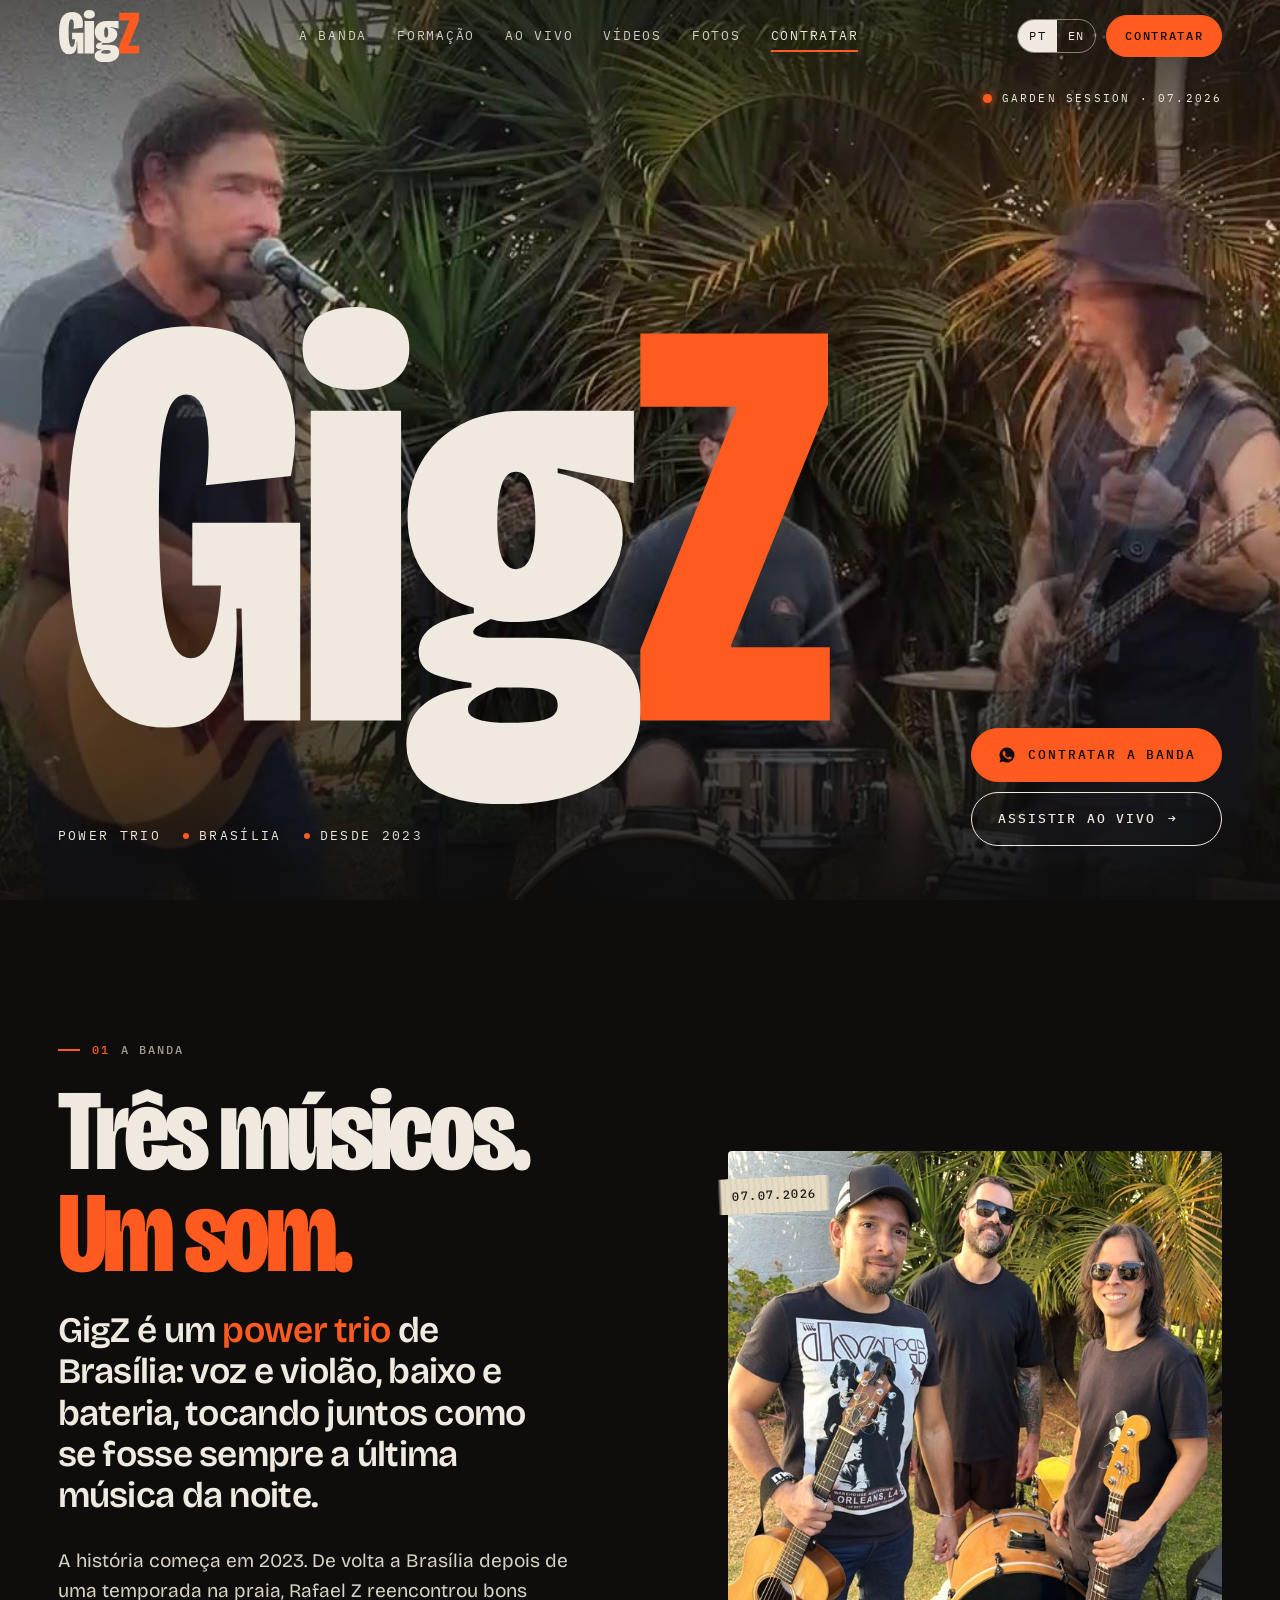
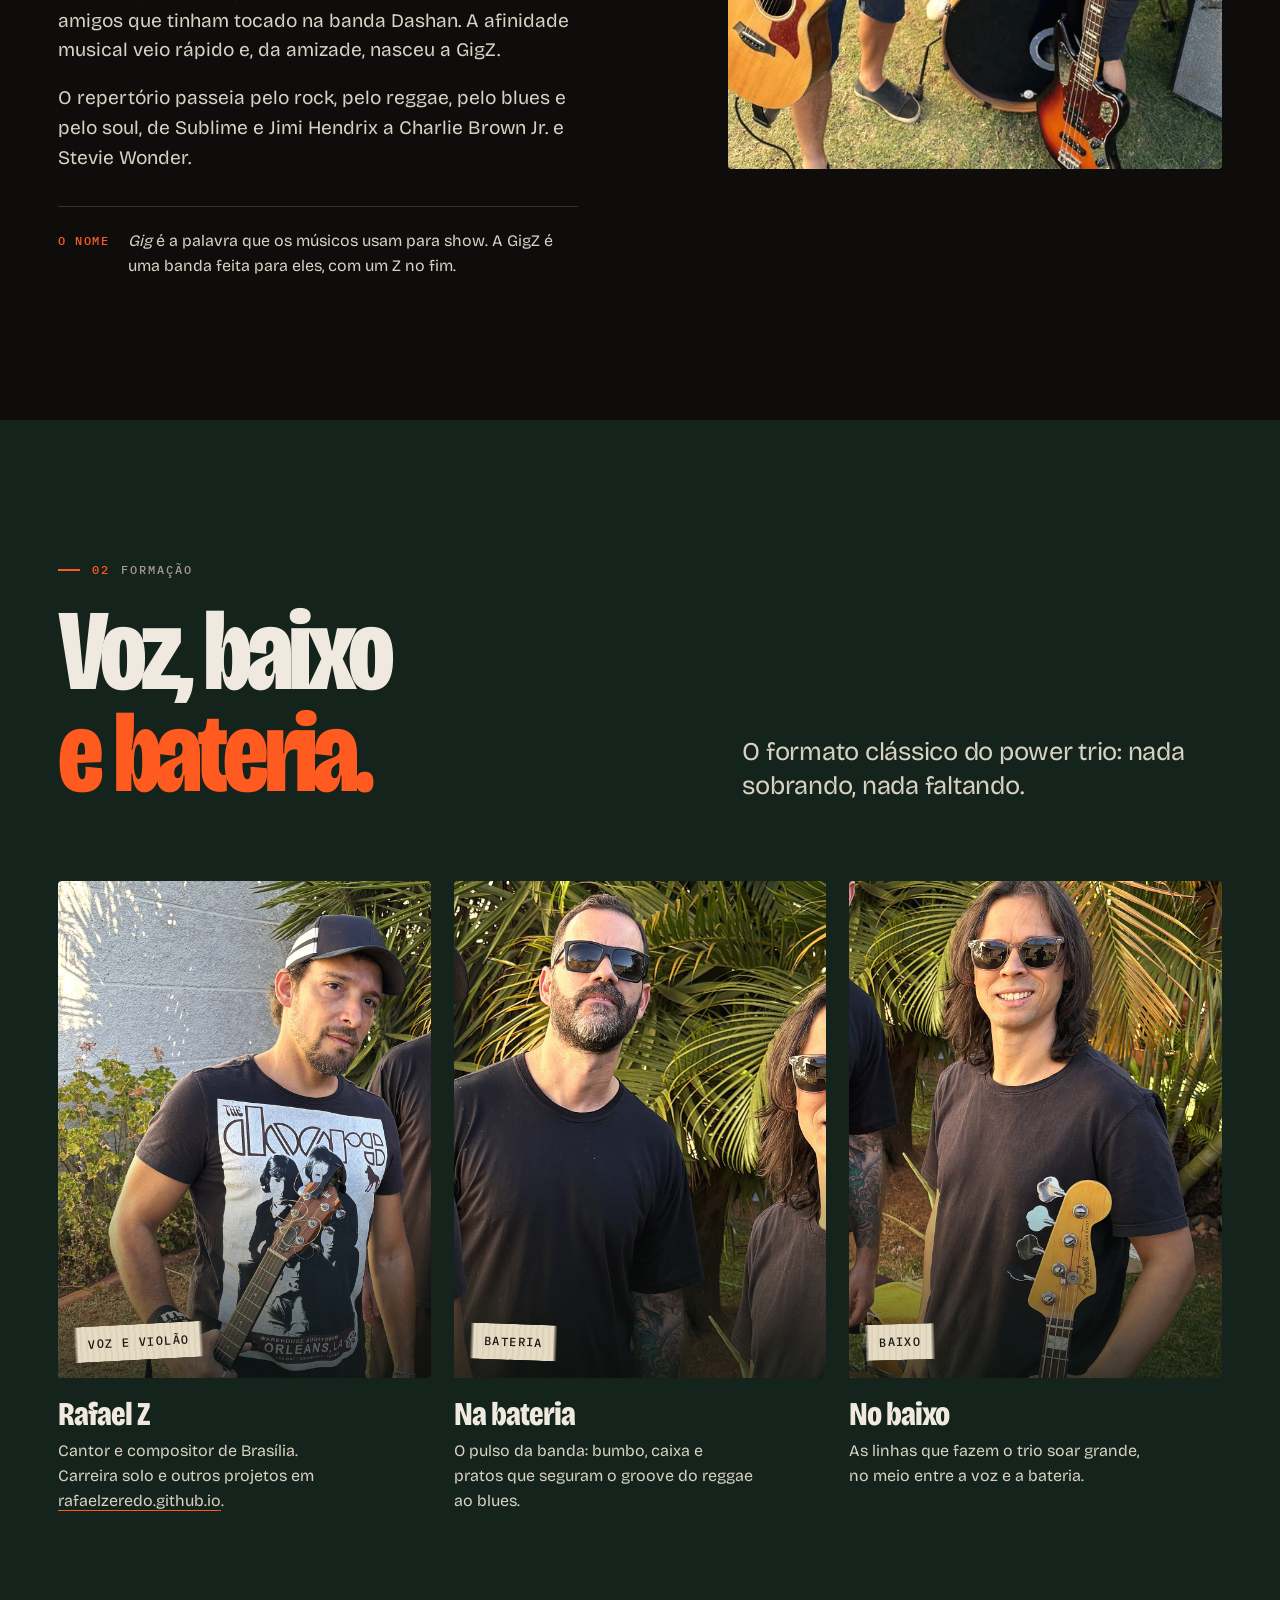
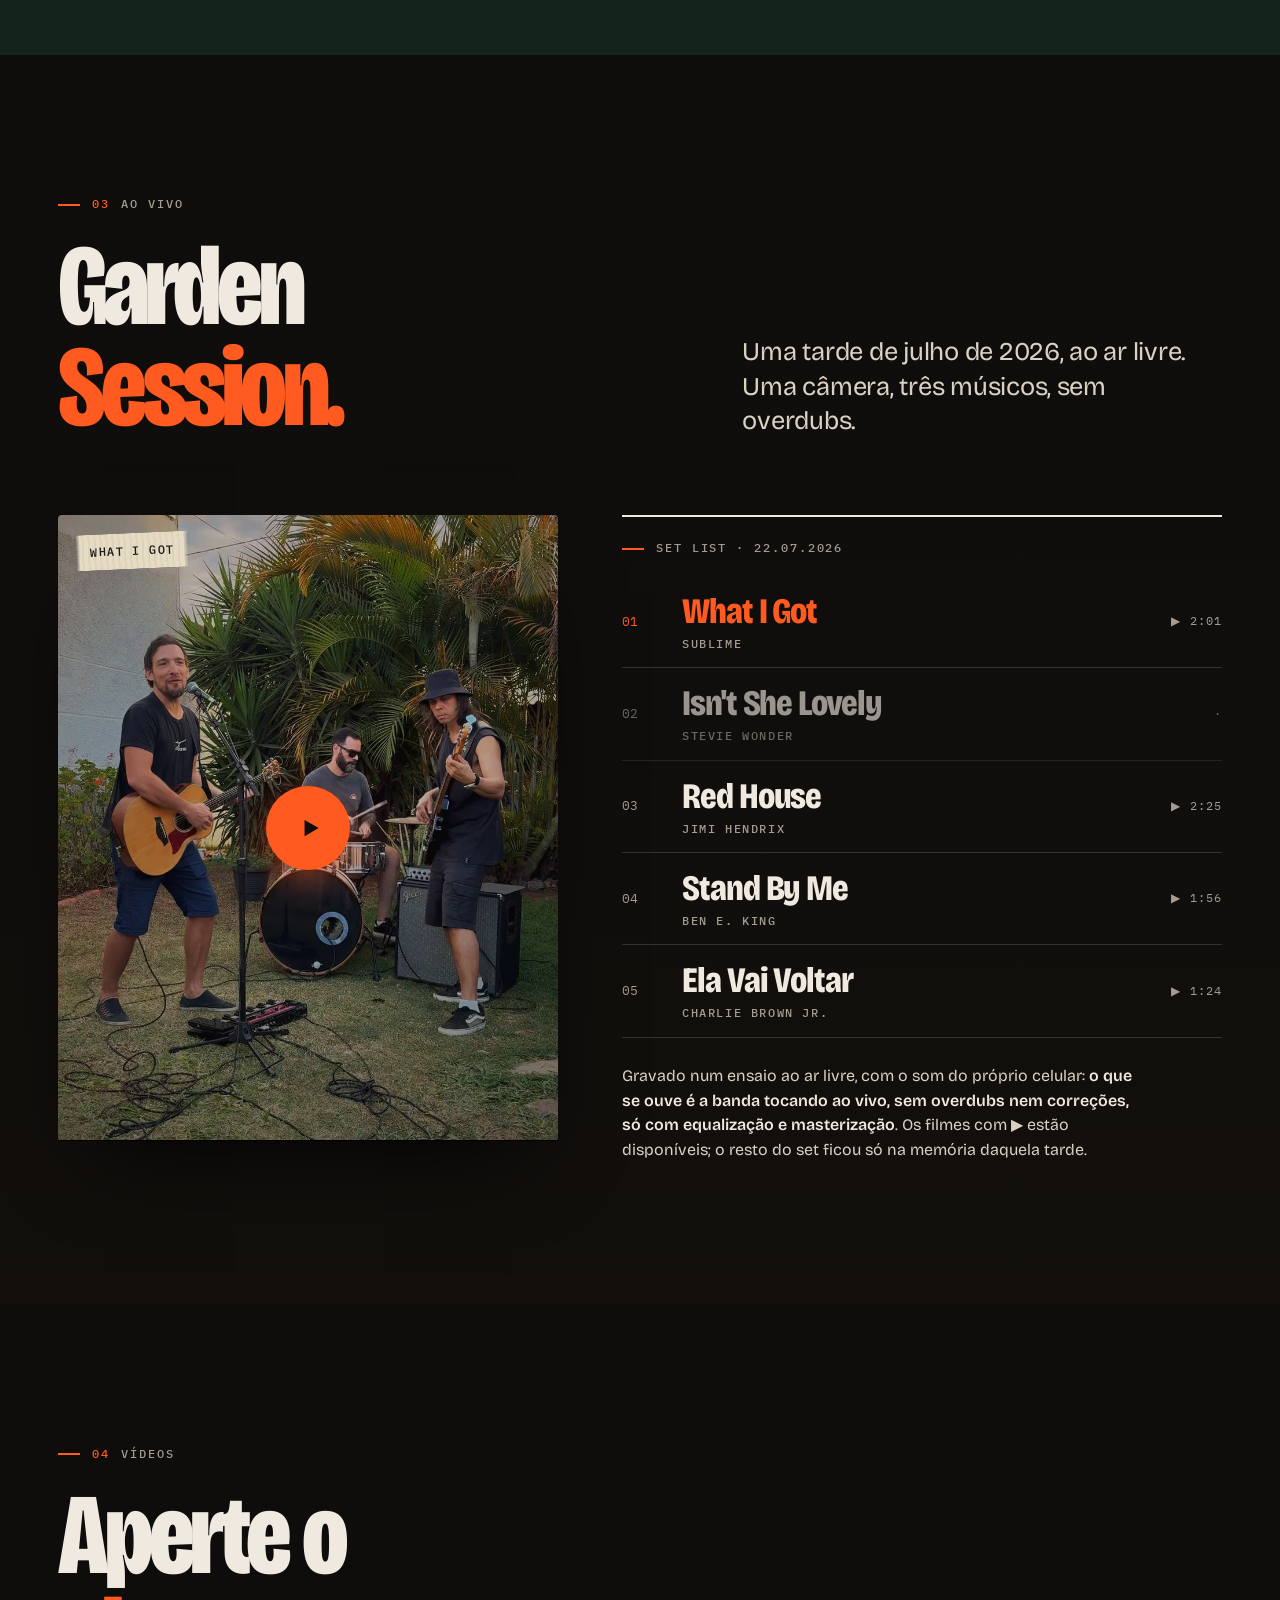
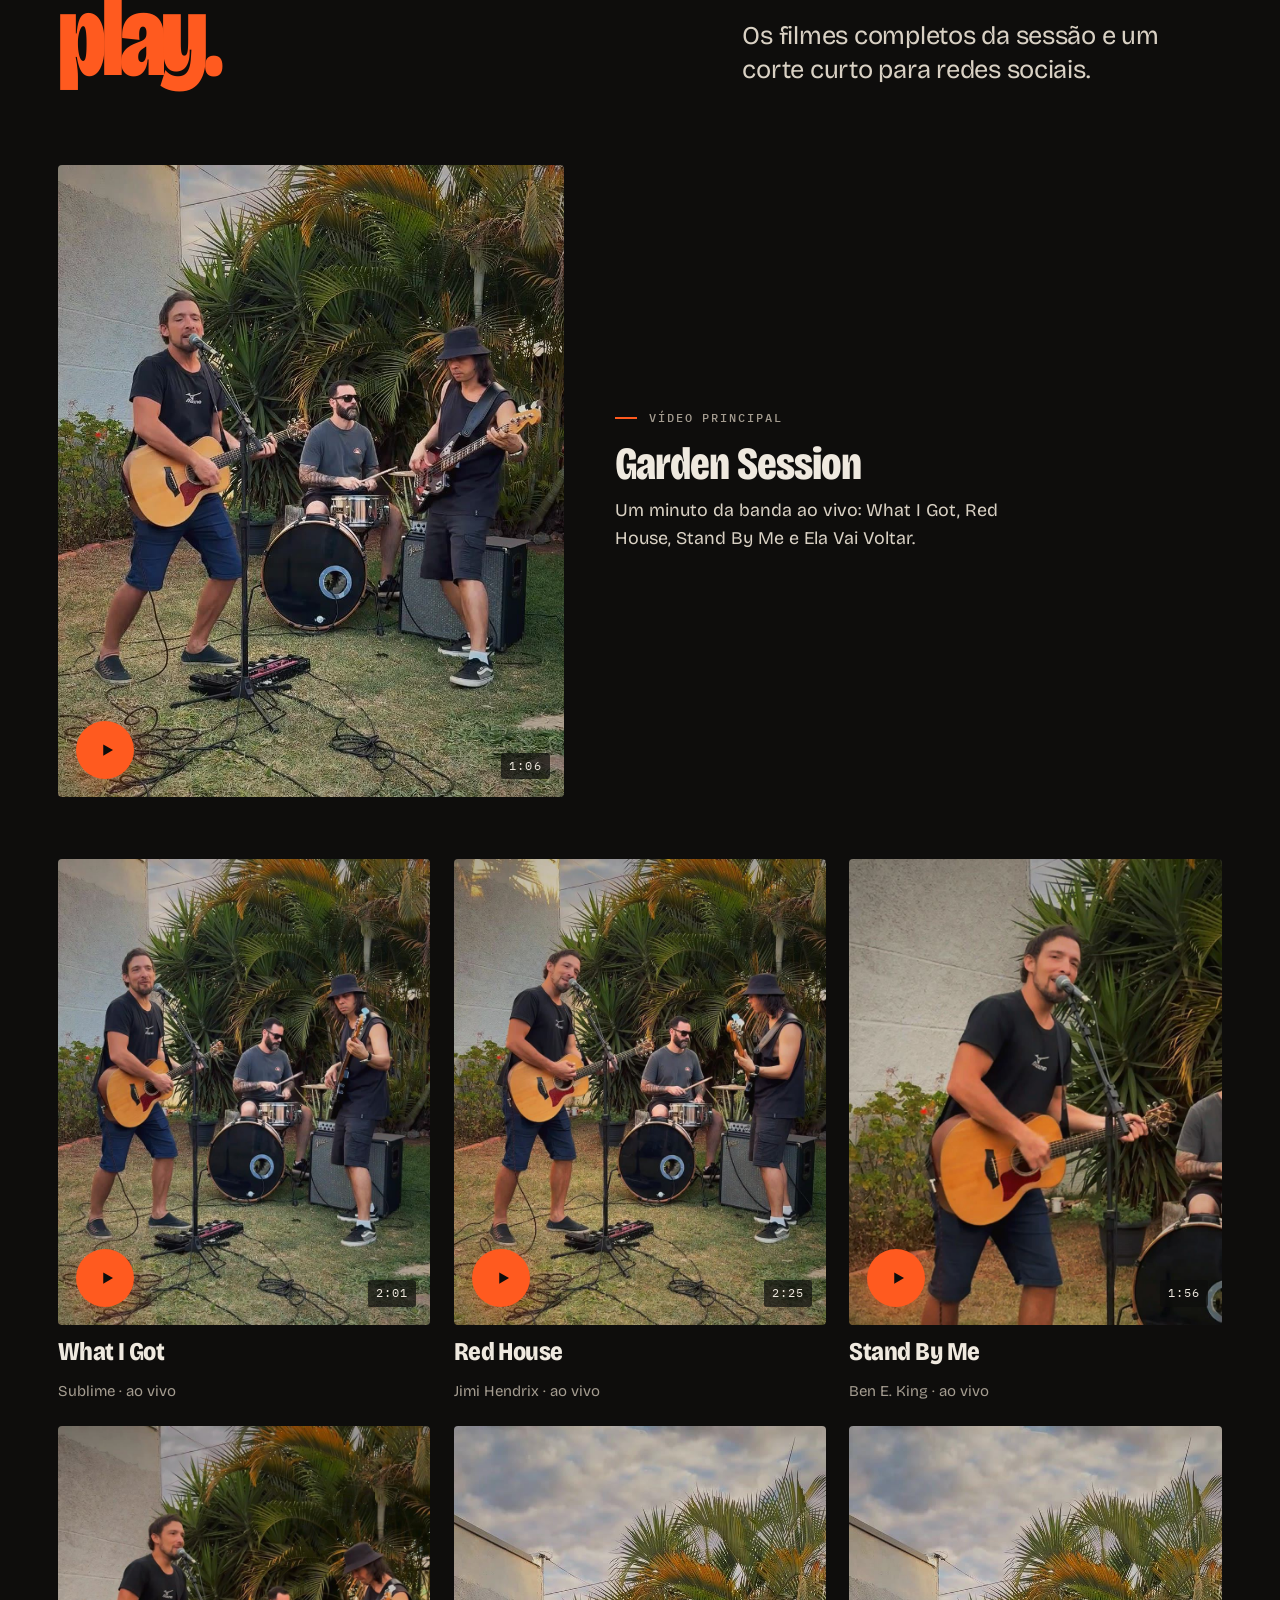
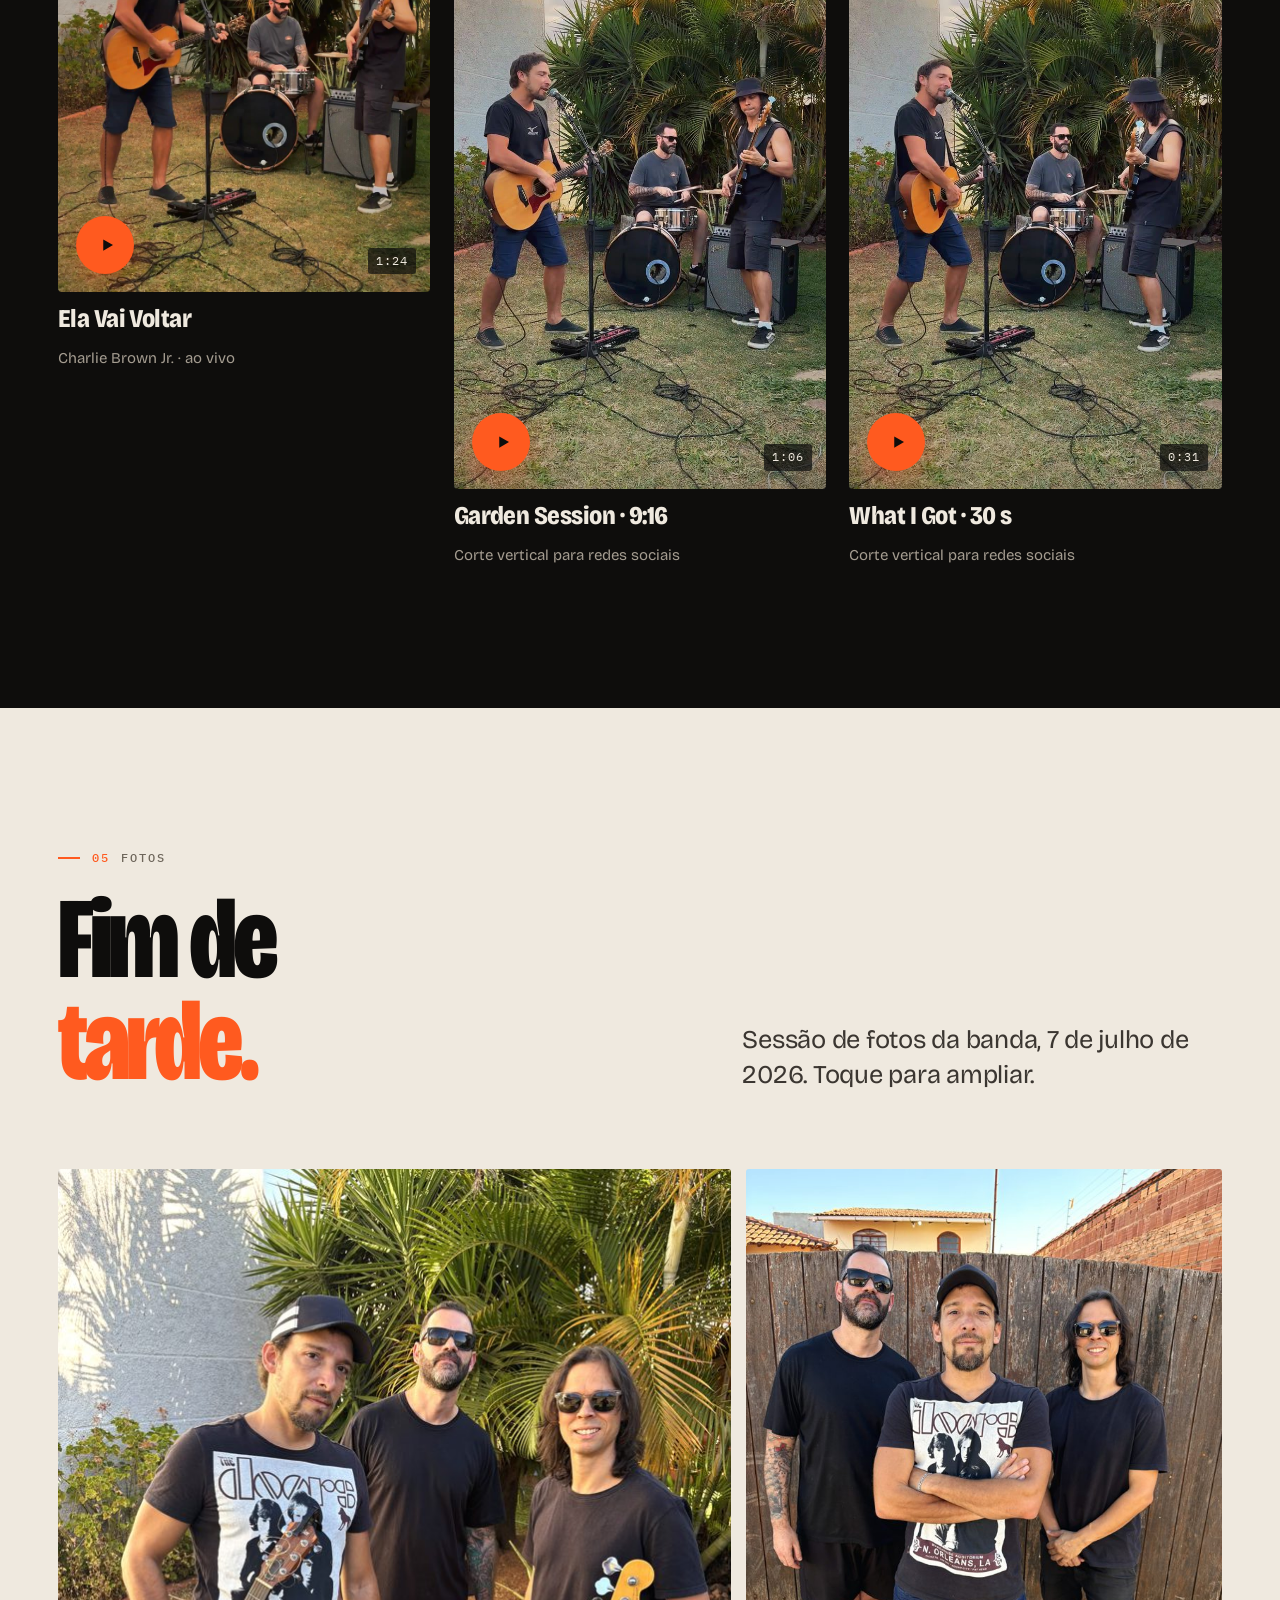
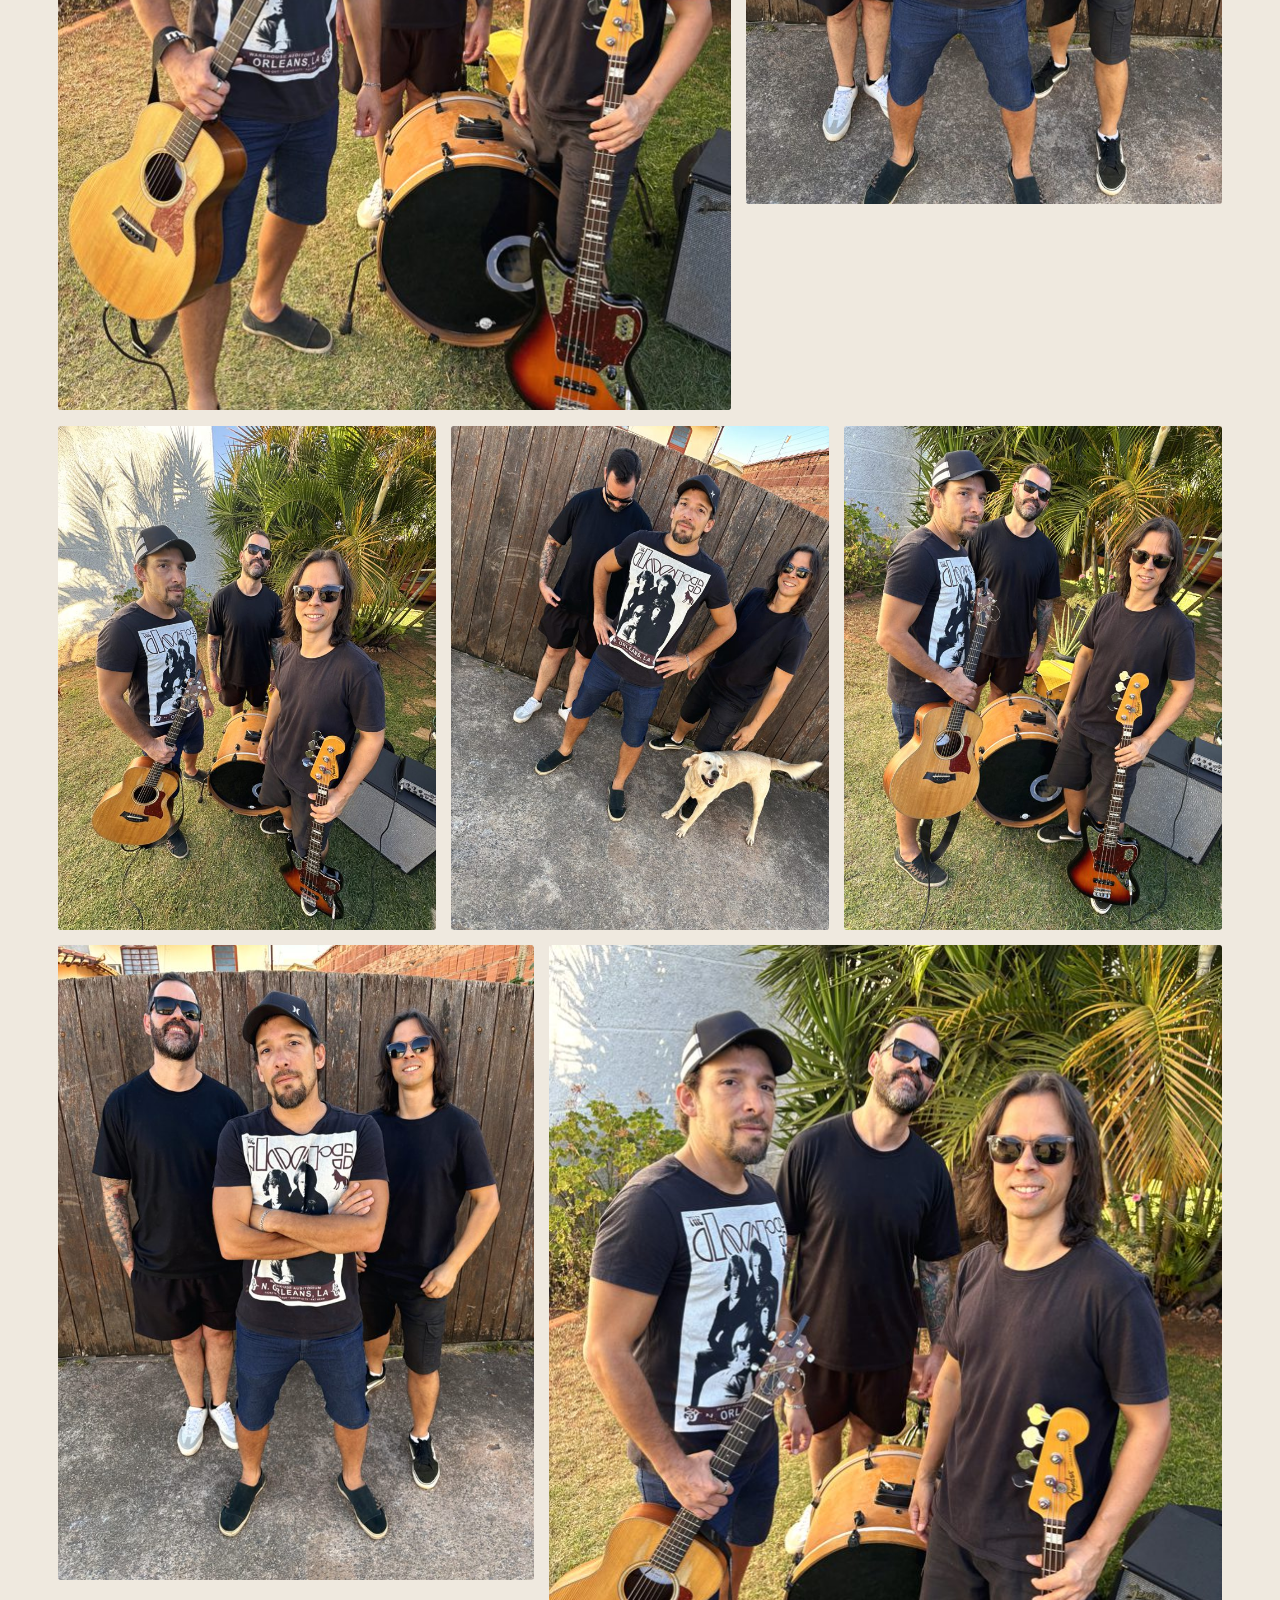
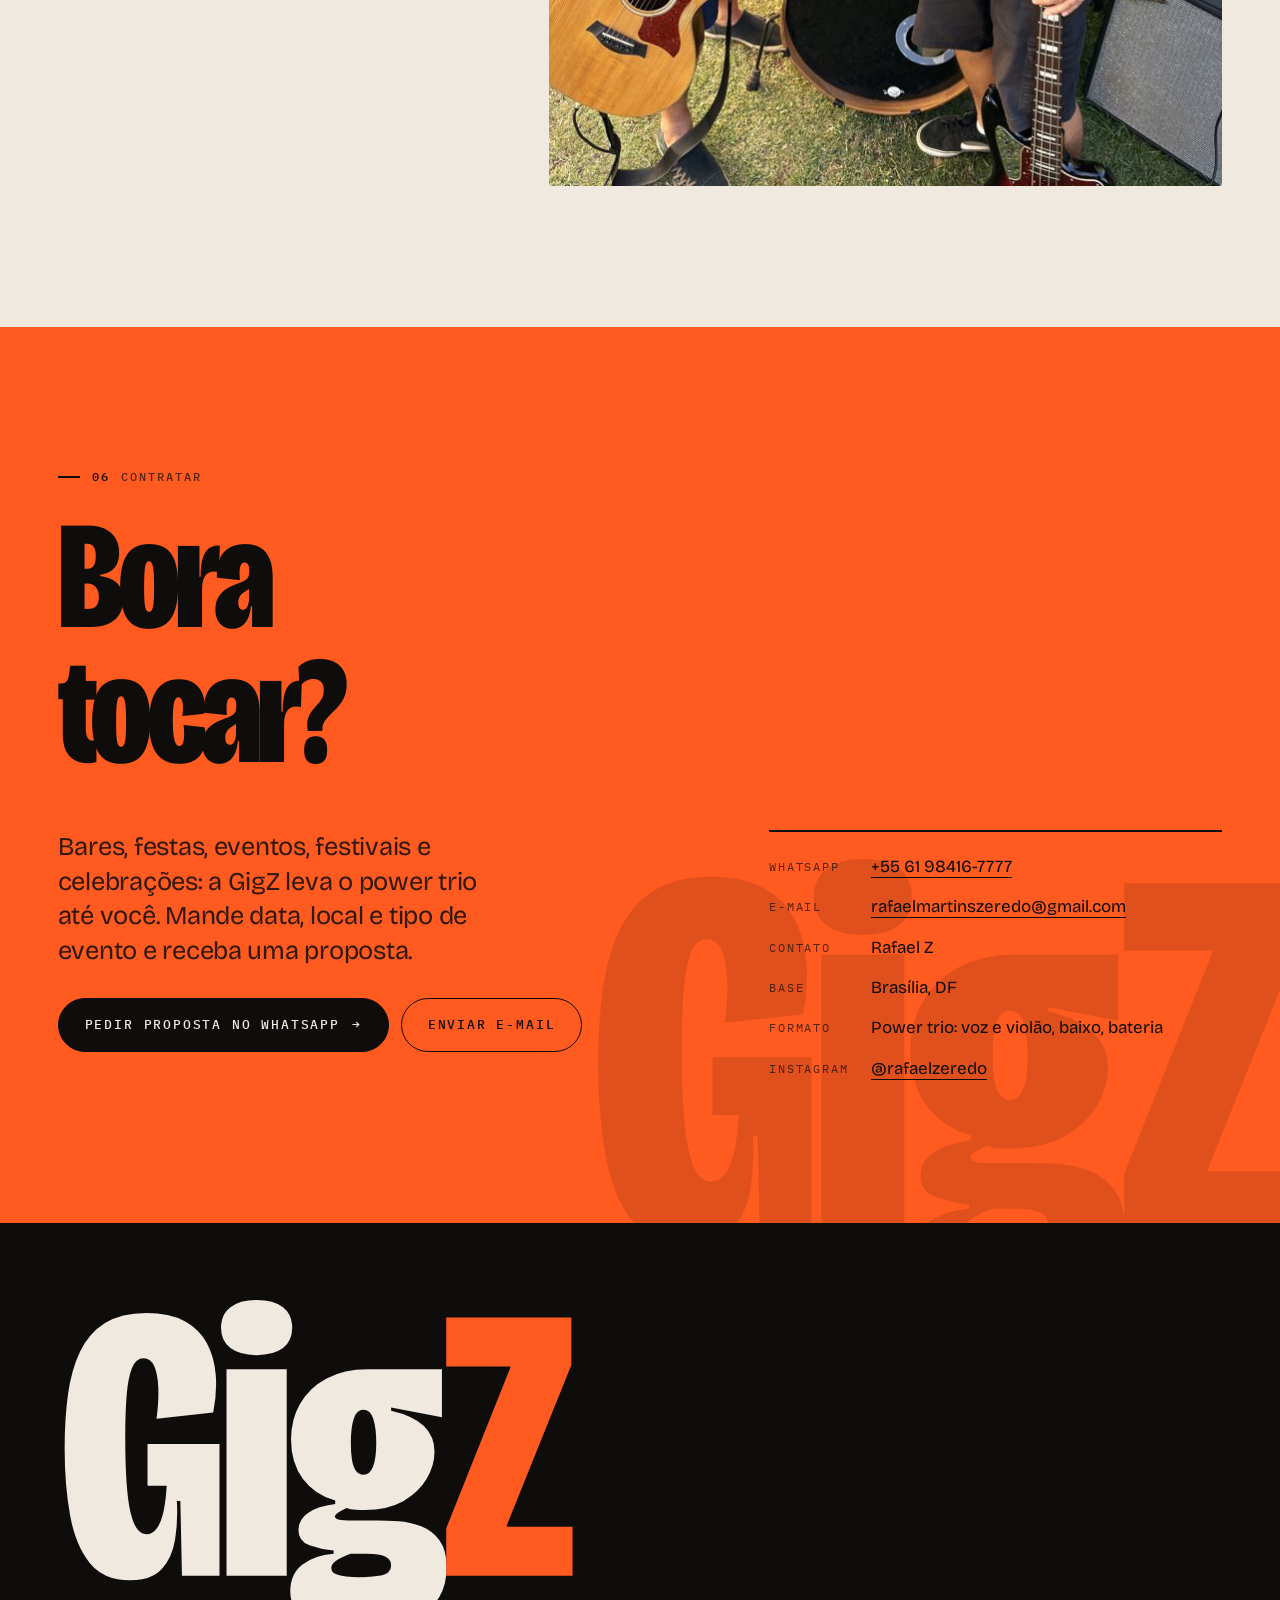
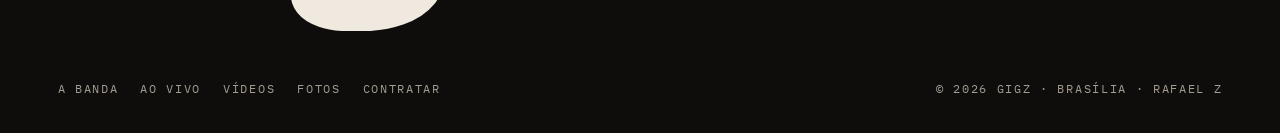
==== index.html @ 53c14660 "GigZ website: Garden Session films, photos, booking First release of the official GigZ site (power t" ====
<!doctype html>
<html lang="pt-BR" data-lang="pt">
<head>
<meta charset="utf-8">
<meta name="viewport" content="width=device-width, initial-scale=1, viewport-fit=cover">
<title>GigZ · Power trio de Brasília</title>
<meta name="description" content="GigZ é um power trio de Brasília, formado em 2023: Rafael Z na voz e no violão, com baixo e bateria. Rock, reggae, blues e soul. Contratações pelo WhatsApp.">
<meta name="robots" content="index, follow, max-image-preview:large">
<link rel="canonical" href="https://rafaelzeredo.github.io/GigZ/">
<meta property="og:type" content="website">
<meta property="og:site_name" content="GigZ">
<meta property="og:title" content="GigZ · Power trio de Brasília">
<meta property="og:description" content="Três músicos, um som. Rock, reggae, blues e soul. Assista à Garden Session e contrate a banda.">
<meta property="og:url" content="https://rafaelzeredo.github.io/GigZ/">
<meta property="og:image" content="https://rafaelzeredo.github.io/GigZ/assets/img/og/og.jpg">
<meta property="og:image:width" content="1200"><meta property="og:image:height" content="630">
<meta property="og:locale" content="pt_BR"><meta property="og:locale:alternate" content="en_US">
<meta name="twitter:card" content="summary_large_image">
<meta name="theme-color" content="#0E0D0C">
<link rel="icon" href="assets/brand/favicon.svg" type="image/svg+xml">
<link rel="icon" href="assets/brand/favicon-32.png" sizes="32x32" type="image/png">
<link rel="apple-touch-icon" href="assets/brand/apple-touch-icon.png">
<script>try{if(localStorage.getItem('gigz-lang')==='en'){document.documentElement.dataset.lang='en';document.documentElement.lang='en'}}catch(e){}</script>
<link rel="preconnect" href="https://fonts.googleapis.com">
<link rel="preconnect" href="https://fonts.gstatic.com" crossorigin>
<link href="https://fonts.googleapis.com/css2?family=Bricolage+Grotesque:opsz,wdth,wght@12..96,75..100,400..800&family=IBM+Plex+Mono:wght@400;500&display=swap" rel="stylesheet">
<link rel="stylesheet" href="assets/css/site.css?v=a782a955">
<script type="application/ld+json">{"@context":"https://schema.org","@type":"MusicGroup","@id":"https://rafaelzeredo.github.io/GigZ/#band","name":"GigZ","url":"https://rafaelzeredo.github.io/GigZ/","image":"https://rafaelzeredo.github.io/GigZ/assets/img/og/og.jpg","logo":"https://rafaelzeredo.github.io/GigZ/assets/brand/icon-512.png","foundingDate":"2023","foundingLocation":{"@type":"Place","name":"Brasília, Distrito Federal, Brasil"},"genre":["Rock","Reggae","Blues","Soul"],"description":"Power trio de Brasília formado em 2023: voz e violão, baixo e bateria.","member":[{"@type":"OrganizationRole","roleName":"Voz e violão","member":{"@type":"Person","name":"Rafael Z","url":"https://rafaelzeredo.github.io/","@id":"https://rafaelzeredo.github.io/#rafael-z"}}],"contactPoint":{"@type":"ContactPoint","contactType":"booking","telephone":"+55-61-98416-7777","email":"rafaelmartinszeredo@gmail.com","areaServed":"BR","availableLanguage":["pt-BR","en"]}}</script>
</head>
<body>
<svg width="0" height="0" style="position:absolute" aria-hidden="true"><defs><symbol id="wm" viewBox="0 -705 1330 848"><g transform="scale(1 -1)" fill="currentColor"><path transform="translate(0 0)" d="M184 -12Q117 -12 81.0 32.5Q45 77 31.0 153.5Q17 230 17 326Q17 400 25.5 463.0Q34 526 56.5 573.0Q79 620 120.0 646.0Q161 672 226 672Q285 672 323.0 651.5Q361 631 380.5 595.0Q400 559 403.5 513.0Q407 467 397 417L252 401Q258 447 256.5 481.5Q255 516 246.0 536.0Q237 556 219 556Q199 556 189.0 530.5Q179 505 175.5 460.5Q172 416 172 357Q172 285 175.5 236.5Q179 188 186.0 159.5Q193 131 203.0 118.5Q213 106 226 106Q242 106 253.0 121.5Q264 137 270.0 165.0Q276 193 278 230H229V337H413V225V0H317L313 191H304Q307 139 299.5 92.5Q292 46 265.5 17.0Q239 -12 184 -12Z"/><path transform="translate(411 0)" d="M20 0V528H174V0ZM97 564Q54 564 30.0 582.0Q6 600 6 634Q6 668 30.0 686.5Q54 705 97 705Q141 705 164.5 686.5Q188 668 188 634Q188 600 164.5 582.0Q141 564 97 564Z"/><path transform="translate(587 0)" d="M175 -143Q117 -143 80.0 -130.5Q43 -118 25.0 -95.0Q7 -72 7 -40Q7 4 37.5 28.0Q68 52 118 56V64Q84 68 56.0 78.0Q28 88 28 117Q28 144 52.5 160.5Q77 177 122 183V192Q70 206 39.5 247.0Q9 288 9 348Q9 400 32.5 440.5Q56 481 100.0 504.5Q144 528 205 528H395V405L265 430V422Q322 409 349.0 382.5Q376 356 376 317Q376 282 356.0 247.5Q336 213 296.0 190.5Q256 168 197 168Q187 168 174.0 168.5Q161 169 151 173Q137 166 129.0 161.0Q121 156 121 151Q121 148 125.0 145.5Q129 143 136.5 142.0Q144 141 154 141H229Q253 141 283.5 139.0Q314 137 342.0 126.0Q370 115 388.5 90.5Q407 66 407 21Q407 -34 377.5 -70.5Q348 -107 296.0 -125.0Q244 -143 175 -143ZM181 -4Q216 -4 234.0 -0.5Q252 3 258.5 9.5Q265 16 265 25Q265 37 258.5 43.0Q252 49 241.5 52.0Q231 55 220.0 55.5Q209 56 201 56H161Q133 45 122.5 37.0Q112 29 112 20Q112 9 123.0 4.0Q134 -1 150.0 -2.5Q166 -4 181 -4ZM194 258Q211 258 219.0 279.0Q227 300 227 339Q227 377 219.5 400.5Q212 424 194 424Q177 424 169.5 401.5Q162 379 162 340Q162 314 165.0 295.5Q168 277 175.5 267.5Q183 258 194 258Z"/><path style="fill:var(--zc,#FF5A1F)" class="z" transform="translate(979 0)" d="M14 0V121L178 532V535H14V660H334V539L169 129V125H337V0Z"/></g></symbol></defs></svg>

<header class="top" id="top">
  <a class="logo" href="#inicio" aria-label="GigZ, início · home"><svg viewBox="0 0 1330 848" aria-hidden="true"><use href="#wm"/></svg></a>
  <nav class="nav" aria-label="Principal">
    <a href="#banda"><span data-pt>A banda</span><span data-en>The band</span></a>
    <a href="#formacao"><span data-pt>Formação</span><span data-en>Line-up</span></a>
    <a href="#ao-vivo"><span data-pt>Ao vivo</span><span data-en>Live</span></a>
    <a href="#videos"><span data-pt>Vídeos</span><span data-en>Videos</span></a>
    <a href="#fotos"><span data-pt>Fotos</span><span data-en>Photos</span></a>
    <a href="#contratar"><span data-pt>Contratar</span><span data-en>Booking</span></a>
  </nav>
  <div class="tools">
    <div class="lang" role="group" aria-label="Idioma · Language"><button data-set="pt" aria-label="Português">PT</button><button data-set="en" aria-label="English">EN</button></div>
    <a class="btn hot" href="#contratar"><span data-pt>Contratar</span><span data-en>Book us</span></a>
    <button class="menu-btn" id="menuBtn" aria-label="Menu" aria-expanded="false" aria-controls="sheet"><span></span><span></span></button>
  </div>
</header>

<div class="sheet" id="sheet" aria-hidden="true">
  <nav aria-label="Menu">
    <a href="#banda"><span><span data-pt>A banda</span><span data-en>The band</span></span><small>01</small></a>
    <a href="#formacao"><span><span data-pt>Formação</span><span data-en>Line-up</span></span><small>02</small></a>
    <a href="#ao-vivo"><span><span data-pt>Ao vivo</span><span data-en>Live</span></span><small>03</small></a>
    <a href="#videos"><span><span data-pt>Vídeos</span><span data-en>Videos</span></span><small>04</small></a>
    <a href="#fotos"><span><span data-pt>Fotos</span><span data-en>Photos</span></span><small>05</small></a>
    <a href="#contratar"><span><span data-pt>Contratar</span><span data-en>Booking</span></span><small>06</small></a>
  </nav>
  <div class="foot">Power trio · Brasília · 2023</div>
</div>

<main id="inicio">
<!-- HERO -->
<section class="hero" aria-label="GigZ">
  <img class="poster" src="assets/video/hero_poster.jpg" alt="" aria-hidden="true">
  <video id="heroVideo" muted loop playsinline autoplay preload="metadata" poster="assets/video/hero_poster.jpg" aria-hidden="true" data-wide="assets/video/hero_wide.mp4" data-tall="assets/video/hero_tall.mp4"></video>
  <span class="rec"><i></i>Garden Session · 07.2026</span>
  <div class="hero-in">
    <div>
      <h1 class="sr">GigZ</h1>
      <div class="wm rv"><svg viewBox="0 0 1330 848" aria-hidden="true"><use href="#wm"/></svg></div>
      <div class="tag rv"><span>Power trio</span><span>Brasília</span><span data-pt>desde 2023</span><span data-en>since 2023</span></div>
    </div>
    <div class="acts rv">
      <a class="btn hot" data-wa href="https://wa.me/5561984167777" target="_blank" rel="noopener"><svg viewBox="0 0 24 24" fill="currentColor" aria-hidden="true"><path d="M12 2a10 10 0 0 0-8.6 15.1L2 22l5-1.3A10 10 0 1 0 12 2Zm5.6 14.2c-.2.7-1.4 1.3-2 1.4-.5.1-1.1.1-1.8-.1a16 16 0 0 1-1.6-.6 12.6 12.6 0 0 1-4.9-4.3c-.4-.5-1.1-1.6-1.1-3s.7-2.1 1-2.4c.3-.3.6-.4.8-.4h.6c.2 0 .4 0 .7.5l.9 2.2c.1.2.1.4 0 .6l-.4.6-.4.5c-.1.1-.3.3-.1.6.2.3.8 1.3 1.7 2.1 1.2 1 2.1 1.4 2.4 1.5.3.1.5.1.7-.1l.9-1.1c.2-.3.4-.2.7-.1l2.1 1c.3.1.5.2.6.3.1.2.1.8-.1 1.5Z"/></svg><span data-pt>Contratar a banda</span><span data-en>Book the band</span></a>
      <a class="btn" href="#ao-vivo"><span data-pt>Assistir ao vivo</span><span data-en>Watch live</span> →</a>
    </div>
  </div>
</section>

<!-- 01 STORY -->
<section class="sec" id="banda">
  <div class="story">
    <div class="txt">
      <div class="k rv"><b>01</b> <span data-pt>A banda</span><span data-en>The band</span></div>
      <h2 class="h2 rv" style="margin-top:22px"><span data-pt>Três músicos.<br><em>Um som.</em></span><span data-en>Three players.<br><em>One sound.</em></span></h2>
      <p class="big rv"><span data-pt>GigZ é um <em>power trio</em> de Brasília: voz e violão, baixo e bateria, tocando juntos como se fosse sempre a última música da noite.</span><span data-en>GigZ is a <em>power trio</em> from Brasília: voice and acoustic guitar, bass and drums, playing together as if every song were the last one of the night.</span></p>
      <p class="rv"><span data-pt>A história começa em 2023. De volta a Brasília depois de uma temporada na praia, Rafael Z reencontrou bons amigos que tinham tocado na banda Dashan. A afinidade musical veio rápido e, da amizade, nasceu a GigZ.</span><span data-en>The story starts in 2023. Back in Brasília after a spell on the coast, Rafael Z reconnected with good friends who had played in the band Dashan. The musical connection came quickly, and out of that friendship GigZ was born.</span></p>
      <p class="rv"><span data-pt>O repertório passeia pelo rock, pelo reggae, pelo blues e pelo soul, de Sublime e Jimi Hendrix a Charlie Brown Jr. e Stevie Wonder.</span><span data-en>The set moves through rock, reggae, blues and soul, from Sublime and Jimi Hendrix to Charlie Brown Jr. and Stevie Wonder.</span></p>
      <div class="name rv"><b><span data-pt>O nome</span><span data-en>The name</span></b><span><span data-pt><i>Gig</i> é a palavra que os músicos usam para show. A GigZ é uma banda feita para eles, com um Z no fim.</span><span data-en>A <i>gig</i> is what musicians call a show. GigZ is a band made for them, with a Z at the end.</span></span></div>
    </div>
    <figure class="rv"><span class="tape">07.07.2026</span><img src="assets/img/photos/img_1821.jpg" srcset="assets/img/photos/img_1821_s.jpg 900w, assets/img/photos/img_1821.jpg 1800w" sizes="(max-width:899px) 100vw, 46vw" width="1350" height="1800" loading="lazy" alt="GigZ: Rafael Z com o violão, o baterista e o baixista, num jardim, ao fim da tarde"></figure>
  </div>
</section>

<!-- 02 LINE-UP -->
<section class="sec band" id="formacao">
  <div class="head rv">
    <div><div class="k"><b>02</b> <span data-pt>Formação</span><span data-en>Line-up</span></div>
    <h2 class="h2"><span data-pt>Voz, baixo<br><em>e bateria.</em></span><span data-en>Voice, bass<br><em>and drums.</em></span></h2></div>
    <p class="lead"><span data-pt>O formato clássico do power trio: nada sobrando, nada faltando.</span><span data-en>The classic power-trio format: nothing extra, nothing missing.</span></p>
  </div>
  <div class="trio">
    <article class="m rv">
      <div class="ph"><img src="assets/img/members/rafael.jpg" width="1200" height="1600" loading="lazy" alt="Rafael Z segurando o violão"><span class="tape"><span data-pt>Voz e violão</span><span data-en>Vocals &amp; guitar</span></span></div>
      <h3>Rafael Z</h3>
      <p><span data-pt>Cantor e compositor de Brasília. Carreira solo e outros projetos em</span><span data-en>Singer and songwriter from Brasília. Solo work and other projects at</span> <a href="https://rafaelzeredo.github.io/" target="_blank" rel="noopener">rafaelzeredo.github.io</a>.</p>
    </article>
    <article class="m rv">
      <div class="ph"><img src="assets/img/members/drums.jpg" width="1200" height="1600" loading="lazy" alt="O baterista da GigZ"><span class="tape"><span data-pt>Bateria</span><span data-en>Drums</span></span></div>
      <h3><span data-pt>Na bateria</span><span data-en>On drums</span></h3>
      <p><span data-pt>O pulso da banda: bumbo, caixa e pratos que seguram o groove do reggae ao blues.</span><span data-en>The band's pulse: kick, snare and cymbals holding the groove from reggae to blues.</span></p>
    </article>
    <article class="m rv">
      <div class="ph"><img src="assets/img/members/bass.jpg" width="1200" height="1600" loading="lazy" alt="O baixista da GigZ com o baixo"><span class="tape"><span data-pt>Baixo</span><span data-en>Bass</span></span></div>
      <h3><span data-pt>No baixo</span><span data-en>On bass</span></h3>
      <p><span data-pt>As linhas que fazem o trio soar grande, no meio entre a voz e a bateria.</span><span data-en>The lines that make the trio sound big, right between the voice and the drums.</span></p>
    </article>
  </div>
</section>

<!-- 03 LIVE -->
<section class="sec live" id="ao-vivo">
  <div class="head rv">
    <div><div class="k"><b>03</b> <span data-pt>Ao vivo</span><span data-en>Live</span></div>
    <h2 class="h2"><span data-pt>Garden<br><em>Session.</em></span><span data-en>Garden<br><em>Session.</em></span></h2></div>
    <p class="lead"><span data-pt>Uma tarde de julho de 2026, ao ar livre. Uma câmera, três músicos, sem overdubs.</span><span data-en>One afternoon in July 2026, in the open air. One camera, three musicians, no overdubs.</span></p>
  </div>
  <div class="stage">
    <div class="player rv" id="player">
      <span class="tape" id="playerTape">What I Got</span>
      <video id="film" playsinline preload="none" poster="assets/video/film_what_i_got.jpg"><source src="assets/video/film_what_i_got.mp4" type="video/mp4"></video>
      <div class="ov"><button class="play" id="playBtn" aria-label="Assistir · Play"><svg viewBox="0 0 24 24" fill="currentColor" aria-hidden="true"><path d="M7 4.5v15l13-7.5z"/></svg></button></div>
    </div>
    <div class="rv">
      <div class="setlist" role="list" aria-label="Set list">
        <div class="k" style="margin-top:22px">Set list · 22.07.2026</div>
        <button class="song" role="listitem" data-src="assets/video/film_what_i_got.mp4" data-poster="assets/video/film_what_i_got.jpg" data-title="What I Got" aria-current="true"><span class="n">01</span><span class="t">What I Got<small>Sublime</small></span><span class="d">▶ 2:01</span></button>
        <div class="song nofilm" role="listitem"><span class="n">02</span><span class="t">Isn&#x27;t She Lovely<small>Stevie Wonder</small></span><span class="d">·</span></div>
        <button class="song" role="listitem" data-src="assets/video/film_red_house.mp4" data-poster="assets/video/film_red_house.jpg" data-title="Red House" aria-current="false"><span class="n">03</span><span class="t">Red House<small>Jimi Hendrix</small></span><span class="d">▶ 2:25</span></button>
        <button class="song" role="listitem" data-src="assets/video/film_stand_by_me.mp4" data-poster="assets/video/film_stand_by_me.jpg" data-title="Stand By Me" aria-current="false"><span class="n">04</span><span class="t">Stand By Me<small>Ben E. King</small></span><span class="d">▶ 1:56</span></button>
        <button class="song" role="listitem" data-src="assets/video/film_ela_vai_voltar.mp4" data-poster="assets/video/film_ela_vai_voltar.jpg" data-title="Ela Vai Voltar" aria-current="false"><span class="n">05</span><span class="t">Ela Vai Voltar<small>Charlie Brown Jr.</small></span><span class="d">▶ 1:24</span></button>
      </div>
      <p class="about"><span data-pt>Gravado num ensaio ao ar livre, com o som do próprio celular: <b>o que se ouve é a banda tocando ao vivo, sem overdubs nem correções, só com equalização e masterização</b>. Os filmes com ▶ estão disponíveis; o resto do set ficou só na memória daquela tarde.</span><span data-en>Recorded at an open-air rehearsal, with the phone's own sound: <b>what you hear is the band playing live, with no overdubs or fixes, only EQ and mastering</b>. Songs marked ▶ have a film; the rest of the set lives only in the memory of that afternoon.</span></p>
    </div>
  </div>
</section>

<!-- 04 VIDEOS -->
<section class="sec" id="videos">
  <div class="head rv">
    <div><div class="k"><b>04</b> <span data-pt>Vídeos</span><span data-en>Videos</span></div>
    <h2 class="h2"><span data-pt>Aperte o<br><em>play.</em></span><span data-en>Press<br><em>play.</em></span></h2></div>
    <p class="lead"><span data-pt>Os filmes completos da sessão e um corte curto para redes sociais.</span><span data-en>The full session films and a short cut for social media.</span></p>
  </div>
  <div class="vgrid"><button class="vcard feature rv" data-video="assets/video/film_promo.mp4" data-poster="assets/video/film_promo.jpg" data-caption="GigZ · Garden Session 07.2026"><span class="thumb"><img src="assets/video/film_promo.jpg" alt="" loading="lazy"><span class="play"><svg viewBox="0 0 24 24" fill="currentColor" aria-hidden="true"><path d="M7 4.5v15l13-7.5z"/></svg></span><span class="dur">1:06</span></span><span class="meta"><span class="k" style="margin-bottom:14px"><span data-pt>Vídeo principal</span><span data-en>Main video</span></span><h3>Garden Session</h3><p><span data-pt>Um minuto da banda ao vivo: What I Got, Red House, Stand By Me e Ela Vai Voltar.</span><span data-en>One minute of the band live: What I Got, Red House, Stand By Me and Ela Vai Voltar.</span></p></span></button><button class="vcard rv" data-video="assets/video/film_what_i_got.mp4" data-poster="assets/video/film_what_i_got.jpg" data-caption="GigZ · What I Got (Sublime) · Garden Session 07.2026"><span class="thumb"><img src="assets/video/film_what_i_got.jpg" alt="" loading="lazy"><span class="play"><svg viewBox="0 0 24 24" fill="currentColor" aria-hidden="true"><path d="M7 4.5v15l13-7.5z"/></svg></span><span class="dur">2:01</span></span><h3>What I Got</h3><p>Sublime · <span data-pt>ao vivo</span><span data-en>live</span></p></button><button class="vcard rv" data-video="assets/video/film_red_house.mp4" data-poster="assets/video/film_red_house.jpg" data-caption="GigZ · Red House (Jimi Hendrix) · Garden Session 07.2026"><span class="thumb"><img src="assets/video/film_red_house.jpg" alt="" loading="lazy"><span class="play"><svg viewBox="0 0 24 24" fill="currentColor" aria-hidden="true"><path d="M7 4.5v15l13-7.5z"/></svg></span><span class="dur">2:25</span></span><h3>Red House</h3><p>Jimi Hendrix · <span data-pt>ao vivo</span><span data-en>live</span></p></button><button class="vcard rv" data-video="assets/video/film_stand_by_me.mp4" data-poster="assets/video/film_stand_by_me.jpg" data-caption="GigZ · Stand By Me (Ben E. King) · Garden Session 07.2026"><span class="thumb"><img src="assets/video/film_stand_by_me.jpg" alt="" loading="lazy"><span class="play"><svg viewBox="0 0 24 24" fill="currentColor" aria-hidden="true"><path d="M7 4.5v15l13-7.5z"/></svg></span><span class="dur">1:56</span></span><h3>Stand By Me</h3><p>Ben E. King · <span data-pt>ao vivo</span><span data-en>live</span></p></button><button class="vcard rv" data-video="assets/video/film_ela_vai_voltar.mp4" data-poster="assets/video/film_ela_vai_voltar.jpg" data-caption="GigZ · Ela Vai Voltar (Charlie Brown Jr.) · Garden Session 07.2026"><span class="thumb"><img src="assets/video/film_ela_vai_voltar.jpg" alt="" loading="lazy"><span class="play"><svg viewBox="0 0 24 24" fill="currentColor" aria-hidden="true"><path d="M7 4.5v15l13-7.5z"/></svg></span><span class="dur">1:24</span></span><h3>Ela Vai Voltar</h3><p>Charlie Brown Jr. · <span data-pt>ao vivo</span><span data-en>live</span></p></button><button class="vcard rv" data-video="assets/video/film_promo_916.mp4" data-poster="assets/video/film_promo_916.jpg" data-caption="GigZ · Garden Session · 9:16 (Reels · Stories) · Garden Session 07.2026"><span class="thumb tall"><img src="assets/video/film_promo_916.jpg" alt="" loading="lazy"><span class="play"><svg viewBox="0 0 24 24" fill="currentColor" aria-hidden="true"><path d="M7 4.5v15l13-7.5z"/></svg></span><span class="dur">1:06</span></span><h3>Garden Session · 9:16</h3><p><span data-pt>Corte vertical para redes sociais</span><span data-en>Vertical cut for social media</span></p></button><button class="vcard rv" data-video="assets/video/film_social_what_i_got_916.mp4" data-poster="assets/video/film_social_what_i_got_916.jpg" data-caption="GigZ · What I Got · 30 s (Reels · Stories) · Garden Session 07.2026"><span class="thumb tall"><img src="assets/video/film_social_what_i_got_916.jpg" alt="" loading="lazy"><span class="play"><svg viewBox="0 0 24 24" fill="currentColor" aria-hidden="true"><path d="M7 4.5v15l13-7.5z"/></svg></span><span class="dur">0:31</span></span><h3>What I Got · 30 s</h3><p><span data-pt>Corte vertical para redes sociais</span><span data-en>Vertical cut for social media</span></p></button></div>
</section>

<!-- 05 PHOTOS -->
<section class="sec gallery" id="fotos">
  <div class="head rv">
    <div><div class="k"><b>05</b> <span data-pt>Fotos</span><span data-en>Photos</span></div>
    <h2 class="h2"><span data-pt>Fim de<br><em>tarde.</em></span><span data-en>Late<br><em>afternoon.</em></span></h2></div>
    <p class="lead"><span data-pt>Sessão de fotos da banda, 7 de julho de 2026. Toque para ampliar.</span><span data-en>Band photo session, 7 July 2026. Tap to enlarge.</span></p>
  </div>
  <div class="ggrid"><button class="g1 rv" data-full="assets/img/photos/img_1817.jpg"><img src="assets/img/photos/img_1817_s.jpg" srcset="assets/img/photos/img_1817_s.jpg 900w, assets/img/photos/img_1817.jpg 1800w" sizes="(max-width:899px) 50vw, 40vw" loading="lazy" alt="A GigZ com os instrumentos no jardim: violão, bumbo e baixo"></button><button class="g2 rv" data-full="assets/img/photos/img_1824.jpg"><img src="assets/img/photos/img_1824_s.jpg" srcset="assets/img/photos/img_1824_s.jpg 900w, assets/img/photos/img_1824.jpg 1800w" sizes="(max-width:899px) 50vw, 40vw" loading="lazy" alt="Os três músicos diante de uma cerca de madeira"></button><button class="g3 rv" data-full="assets/img/photos/img_1813.jpg"><img src="assets/img/photos/img_1813_s.jpg" srcset="assets/img/photos/img_1813_s.jpg 900w, assets/img/photos/img_1813.jpg 1800w" sizes="(max-width:899px) 50vw, 40vw" loading="lazy" alt="A banda no jardim, entre palmeiras"></button><button class="g4 rv" data-full="assets/img/photos/img_1822.jpg"><img src="assets/img/photos/img_1822_s.jpg" srcset="assets/img/photos/img_1822_s.jpg 900w, assets/img/photos/img_1822.jpg 1800w" sizes="(max-width:899px) 50vw, 40vw" loading="lazy" alt="A banda com um cachorro, numa calçada"></button><button class="g5 rv" data-full="assets/img/photos/img_1816.jpg"><img src="assets/img/photos/img_1816_s.jpg" srcset="assets/img/photos/img_1816_s.jpg 900w, assets/img/photos/img_1816.jpg 1800w" sizes="(max-width:899px) 50vw, 40vw" loading="lazy" alt="Rafael Z, o baterista e o baixista com os instrumentos"></button><button class="g6 rv" data-full="assets/img/photos/img_1826.jpg"><img src="assets/img/photos/img_1826_s.jpg" srcset="assets/img/photos/img_1826_s.jpg 900w, assets/img/photos/img_1826.jpg 1800w" sizes="(max-width:899px) 50vw, 40vw" loading="lazy" alt="A banda de braços cruzados diante da cerca"></button><button class="g7 rv" data-full="assets/img/photos/img_1814.jpg"><img src="assets/img/photos/img_1814_s.jpg" srcset="assets/img/photos/img_1814_s.jpg 900w, assets/img/photos/img_1814.jpg 1800w" sizes="(max-width:899px) 50vw, 40vw" loading="lazy" alt="Retrato da banda com violão e baixo, ao fim da tarde"></button></div>
</section>

<!-- 06 BOOKING -->
<section class="sec book" id="contratar">
  <span class="ghost" aria-hidden="true"><svg viewBox="0 0 1330 848"><use href="#wm"/></svg></span>
  <div class="k rv"><b style="color:var(--ink)">06</b> <span data-pt>Contratar</span><span data-en>Booking</span></div>
  <h2 class="h2 rv" style="margin-top:22px"><span data-pt>Bora<br>tocar?</span><span data-en>Let's<br>play.</span></h2>
  <div class="row">
    <div class="rv">
      <p class="lead"><span data-pt>Bares, festas, eventos, festivais e celebrações: a GigZ leva o power trio até você. Mande data, local e tipo de evento e receba uma proposta.</span><span data-en>Bars, parties, events, festivals and celebrations: GigZ brings the power trio to you. Send the date, venue and type of event and get a quote.</span></p>
      <div class="ctas">
        <a class="btn dark" data-wa href="https://wa.me/5561984167777" target="_blank" rel="noopener"><span data-pt>Pedir proposta no WhatsApp</span><span data-en>Get a quote on WhatsApp</span> →</a>
        <a class="btn" id="mailBtn" href="mailto:rafaelmartinszeredo@gmail.com"><span data-pt>Enviar e-mail</span><span data-en>Send an e-mail</span></a>
      </div>
    </div>
    <dl class="rv">
      <dt>WhatsApp</dt><dd><a data-wa href="https://wa.me/5561984167777" target="_blank" rel="noopener">+55 61 98416-7777</a></dd>
      <dt>E-mail</dt><dd><a href="mailto:rafaelmartinszeredo@gmail.com">rafaelmartinszeredo@gmail.com</a></dd>
      <dt><span data-pt>Contato</span><span data-en>Contact</span></dt><dd>Rafael Z</dd>
      <dt><span data-pt>Base</span><span data-en>Based in</span></dt><dd>Brasília, DF</dd>
      <dt><span data-pt>Formato</span><span data-en>Format</span></dt><dd><span data-pt>Power trio: voz e violão, baixo, bateria</span><span data-en>Power trio: vocals &amp; acoustic guitar, bass, drums</span></dd>
      <dt>Instagram</dt><dd><a href="https://www.instagram.com/rafaelzeredo/" target="_blank" rel="noopener">@rafaelzeredo</a></dd>
    </dl>
  </div>
</section>
</main>

<footer>
  <div class="wm"><svg viewBox="0 0 1330 848" aria-label="GigZ" role="img"><use href="#wm"/></svg></div>
  <div class="cols">
    <nav><a href="#banda"><span data-pt>A banda</span><span data-en>The band</span></a><a href="#ao-vivo"><span data-pt>Ao vivo</span><span data-en>Live</span></a><a href="#videos"><span data-pt>Vídeos</span><span data-en>Videos</span></a><a href="#fotos"><span data-pt>Fotos</span><span data-en>Photos</span></a><a href="#contratar"><span data-pt>Contratar</span><span data-en>Booking</span></a></nav>
    <span>© 2026 GigZ · Brasília · <a href="https://rafaelzeredo.github.io/">Rafael Z</a></span>
  </div>
</footer>

<dialog class="lb" id="lb" aria-label="Foto ampliada · Enlarged photo"><figure><img alt=""><figcaption></figcaption></figure><button class="lb-nav lb-prev" aria-label="Anterior · Previous">←</button><button class="lb-nav lb-next" aria-label="Próxima · Next">→</button><button class="lb-x" aria-label="Fechar · Close">×</button></dialog>
<dialog class="lb" id="vlb" aria-label="Vídeo · Video"><figure><video controls playsinline preload="metadata"></video><figcaption></figcaption></figure><button class="lb-x" aria-label="Fechar · Close">×</button></dialog>

<div class="dock" id="dock"><a href="#ao-vivo"><span data-pt>Assistir</span><span data-en>Watch</span></a><a class="hot" data-wa href="https://wa.me/5561984167777" target="_blank" rel="noopener"><span data-pt>Contratar</span><span data-en>Book</span></a></div>

<script src="assets/js/site.js?v=350024d5" defer></script>
</body>
</html>
---- assets/css/site.css ----
/* GigZ: site styles. Brand: warm ink, paper, ember Z, palm night, gaffer tape. Type: Bricolage Grotesque + IBM Plex Mono. */
:root{
  --ink:#0E0D0C; --ink2:#171513; --paper:#EFE9DF; --paper2:#D9D1C4; --ember:#FF5A1F; --ember2:#FF8A4C; --palm:#14231B; --tape:#E6DCC4;
  --mute:#A49C90; --line:rgba(239,233,223,.16);
  --display:"Bricolage Grotesque",ui-sans-serif,system-ui,sans-serif; --mono:"IBM Plex Mono",ui-monospace,Menlo,monospace;
  --pad:clamp(20px,4.5vw,72px); --hh:72px; --sec:clamp(84px,11vw,180px);
}
*{box-sizing:border-box;margin:0;padding:0}
html{scroll-behavior:smooth;-webkit-text-size-adjust:100%;scroll-padding-top:var(--hh)}
body{background:var(--ink);color:var(--paper);font-family:var(--display);font-size:18px;line-height:1.55;font-variation-settings:"wdth" 100;-webkit-font-smoothing:antialiased;overflow-x:hidden}
img,video{display:block;max-width:100%}
img{height:auto}  /* width/height attributes give the aspect ratio; they must never force a tall box */
a{color:inherit;text-decoration:none}
button{font:inherit;color:inherit;background:none;border:0;cursor:pointer}
[data-pt],[data-en]{display:none}
html[data-lang=pt] [data-pt]{display:revert}
html[data-lang=en] [data-en]{display:revert}
html[data-lang=pt] [data-en],html[data-lang=en] [data-pt]{display:none!important}
.sr{position:absolute;width:1px;height:1px;overflow:hidden;clip:rect(0 0 0 0);white-space:nowrap}
:focus-visible{outline:2px solid var(--ember);outline-offset:3px}
::selection{background:var(--ember);color:var(--ink)}

/* type */
.mono,.k{font-family:var(--mono);font-size:12px;letter-spacing:.16em;text-transform:uppercase;font-weight:500}
.k{display:flex;align-items:center;gap:12px;color:var(--mute)}
.k b{color:var(--ember);font-weight:500}
.k:before{content:"";width:22px;height:2px;background:var(--ember)}
.h1,.h2{font-weight:800;letter-spacing:-.035em;line-height:.88;font-variation-settings:"wdth" 75,"opsz" 96}
.h2{font-size:clamp(54px,9vw,148px)}
.h2 em{font-style:normal;color:var(--ember)}
.lead{font-size:clamp(20px,2vw,28px);line-height:1.35;font-weight:400;letter-spacing:-.01em;max-width:30ch;color:var(--paper2)}
.btn{display:inline-flex;align-items:center;gap:12px;padding:16px 26px;border-radius:999px;border:1.5px solid currentColor;font-family:var(--mono);font-size:13px;letter-spacing:.14em;text-transform:uppercase;font-weight:500;transition:background .3s,color .3s,transform .3s}
.btn:hover{background:var(--paper);color:var(--ink);border-color:var(--paper)}
.btn.hot{background:var(--ember);border-color:var(--ember);color:var(--ink)}
.btn.hot:hover{background:var(--paper);border-color:var(--paper)}
.btn svg{width:18px;height:18px;flex:none}

/* gaffer-tape label */
.tape{position:absolute;z-index:3;font-family:var(--mono);font-size:12px;font-weight:500;letter-spacing:.12em;text-transform:uppercase;color:#1a1714;background:var(--tape);padding:9px 14px 8px;transform:rotate(var(--r,-2.5deg));box-shadow:0 6px 16px -8px rgba(0,0,0,.6);
  -webkit-mask:linear-gradient(90deg,transparent 0,#000 4px,#000 calc(100% - 4px),transparent 100%);
  background-image:repeating-linear-gradient(90deg,rgba(0,0,0,.04) 0 2px,transparent 2px 6px)}

/* header */
header.top{position:fixed;inset:0 0 auto;height:var(--hh);z-index:50;display:flex;align-items:center;justify-content:space-between;gap:20px;padding:0 var(--pad);transition:background .4s,backdrop-filter .4s}
header.top.solid{background:rgba(14,13,12,.78);backdrop-filter:blur(14px);-webkit-backdrop-filter:blur(14px)}
.logo{display:block;width:82px;color:var(--paper)}
.logo svg{width:100%;height:auto;display:block}
.nav{display:flex;gap:30px;font-family:var(--mono);font-size:12.5px;letter-spacing:.14em;text-transform:uppercase}
.nav a{position:relative;padding:6px 0;opacity:.85}
.nav a:hover,.nav a.on{opacity:1}
.nav a:after{content:"";position:absolute;left:0;right:0;bottom:0;height:2px;background:var(--ember);transform:scaleX(0);transform-origin:0;transition:transform .35s}
.nav a:hover:after,.nav a.on:after{transform:none}
.tools{display:flex;align-items:center;gap:10px}
.lang{display:flex;border:1.5px solid rgba(239,233,223,.5);border-radius:999px;overflow:hidden;font-family:var(--mono);font-size:12px}
.lang button{padding:7px 11px;letter-spacing:.1em}
html[data-lang=pt] .lang [data-set=pt],html[data-lang=en] .lang [data-set=en]{background:var(--paper);color:var(--ink)}
.tools .btn{padding:11px 18px;font-size:12px}
.menu-btn{display:none;width:44px;height:44px;border:1.5px solid rgba(239,233,223,.5);border-radius:50%;flex-direction:column;align-items:center;justify-content:center;gap:5px}
.menu-btn span{width:16px;height:1.5px;background:currentColor;transition:transform .3s}
.menu-open .menu-btn span:first-child{transform:translateY(3.25px) rotate(45deg)}
.menu-open .menu-btn span:last-child{transform:translateY(-3.25px) rotate(-45deg)}
.sheet{position:fixed;inset:0;z-index:40;background:var(--ink);padding:calc(var(--hh) + 30px) var(--pad) calc(30px + env(safe-area-inset-bottom));display:flex;flex-direction:column;justify-content:space-between;clip-path:inset(0 0 100% 0);visibility:hidden;transition:clip-path .55s cubic-bezier(.7,0,.2,1),visibility 0s .55s}
.menu-open .sheet{clip-path:inset(0);visibility:visible;transition-delay:0s}
.sheet nav{display:flex;flex-direction:column}
.sheet nav a{font-size:clamp(42px,12vw,72px);font-weight:800;letter-spacing:-.03em;line-height:1.02;font-variation-settings:"wdth" 75;padding:4px 0;border-bottom:1px solid var(--line);display:flex;justify-content:space-between;align-items:baseline}
.sheet nav a small{font-family:var(--mono);font-size:12px;letter-spacing:.14em;color:var(--mute);font-weight:500}
.sheet .foot{font-family:var(--mono);font-size:12px;letter-spacing:.12em;text-transform:uppercase;color:var(--mute)}

/* hero */
.hero{position:relative;min-height:100svh;display:grid;align-items:end;overflow:hidden;isolation:isolate;background:#0b0a09}
.hero video,.hero .poster{position:absolute;inset:0;width:100%;height:100%;object-fit:cover;z-index:-2}
.hero:after{content:"";position:absolute;inset:0;z-index:-1;background:linear-gradient(180deg,rgba(14,13,12,.55) 0,rgba(14,13,12,.05) 26%,rgba(14,13,12,.15) 52%,rgba(14,13,12,.92) 100%),radial-gradient(70% 60% at 85% 20%,rgba(255,90,31,.14),transparent 70%)}
.hero-in{padding:0 var(--pad) clamp(28px,6vh,64px);display:grid;grid-template-columns:minmax(0,1fr) auto;gap:30px;align-items:end}
.hero .wm{width:min(62vw,780px,calc((100svh - 330px)*1.57));color:var(--paper);filter:drop-shadow(0 10px 50px rgba(0,0,0,.45))}
.hero .wm svg{width:100%;height:auto;display:block}
.hero .tag{margin-top:clamp(14px,2.4vh,26px);display:flex;flex-wrap:wrap;gap:10px 22px;font-family:var(--mono);font-size:13px;letter-spacing:.18em;text-transform:uppercase}
.hero .tag span{display:inline-flex;align-items:center;gap:10px}
.hero .tag span+span:before{content:"";width:6px;height:6px;border-radius:50%;background:var(--ember)}
.hero .acts{display:flex;flex-direction:column;gap:10px;align-items:stretch}
.rec{display:inline-flex;align-items:center;gap:10px;font-family:var(--mono);font-size:11px;letter-spacing:.2em;text-transform:uppercase;color:var(--paper)}
.rec i{width:9px;height:9px;border-radius:50%;background:var(--ember);box-shadow:0 0 12px var(--ember);animation:blink 1.6s steps(2,start) infinite}
@keyframes blink{50%{opacity:.2}}
.hero .rec{position:absolute;top:calc(var(--hh) + 18px);right:var(--pad)}

/* sections */
section{position:relative}
.sec{padding:var(--sec) var(--pad)}
.head{display:flex;justify-content:space-between;align-items:flex-end;gap:24px 40px;flex-wrap:wrap;margin-bottom:clamp(40px,6vw,90px)}
.head .h2{margin-top:22px}

/* story */
.story{display:grid;grid-template-columns:minmax(0,6fr) minmax(0,5fr);gap:clamp(36px,6vw,110px);align-items:center}
.story figure{position:relative}
.story figure img{width:100%;aspect-ratio:4/5;object-fit:cover;border-radius:4px}
.story figure .tape{left:-10px;top:26px}
.story .txt p{font-size:clamp(18px,1.5vw,21px);color:var(--paper2);max-width:44ch}
.story .txt p+p{margin-top:18px}
.story .txt .big{font-size:clamp(26px,2.8vw,40px);line-height:1.15;color:var(--paper);font-weight:600;letter-spacing:-.02em;margin:26px 0 30px;max-width:22ch}
.story .txt .big em{font-style:normal;color:var(--ember)}
.name{margin-top:34px;border-top:1px solid var(--line);padding-top:22px;display:grid;grid-template-columns:auto 1fr;gap:6px 18px;font-size:16px;color:var(--paper2);max-width:52ch}
.name b{font-family:var(--mono);font-size:12px;letter-spacing:.14em;text-transform:uppercase;color:var(--ember);font-weight:500;padding-top:3px}

/* band */
.band{background:var(--palm)}
.trio{display:grid;grid-template-columns:repeat(3,minmax(0,1fr));gap:clamp(14px,1.8vw,26px)}
.m{position:relative}
.m .ph{position:relative;overflow:hidden;border-radius:4px;aspect-ratio:3/4;background:#0d1712}
.m .ph img{width:100%;height:100%;object-fit:cover;transition:transform 1.4s cubic-bezier(.2,.8,.2,1),filter .6s}
.m:hover .ph img{transform:scale(1.04)}
.m .ph:after{content:"";position:absolute;inset:0;background:linear-gradient(180deg,transparent 55%,rgba(10,18,14,.75))}
.m .tape{left:16px;bottom:18px;--r:-3deg}
.m:nth-child(2) .tape{--r:2deg}
.m:nth-child(3) .tape{--r:-1.5deg}
.m h3{margin-top:20px;font-size:clamp(28px,2.6vw,40px);font-weight:800;letter-spacing:-.03em;line-height:1;font-variation-settings:"wdth" 75}
.m p{margin-top:8px;color:var(--paper2);font-size:16px;max-width:30ch}
.m p a{border-bottom:1.5px solid var(--ember)}
.band .note{margin-top:clamp(36px,4vw,56px);font-family:var(--mono);font-size:12px;letter-spacing:.12em;text-transform:uppercase;color:var(--mute)}

/* live */
.live{background:linear-gradient(180deg,var(--ink) 0,#120f0c 100%)}
.stage{display:grid;grid-template-columns:minmax(0,5fr) minmax(0,6fr);gap:clamp(30px,5vw,90px);align-items:start}
.player{position:relative;aspect-ratio:4/5;border-radius:4px;overflow:hidden;background:#000;box-shadow:0 40px 90px -40px rgba(0,0,0,.9)}
.player video{width:100%;height:100%;object-fit:cover;background:#000}
.player .ov{position:absolute;inset:0;display:grid;place-items:center;transition:opacity .35s;background:linear-gradient(180deg,rgba(0,0,0,.08),rgba(0,0,0,.35))}
.player.playing .ov{opacity:0;pointer-events:none}
.play{width:84px;height:84px;border-radius:50%;background:var(--ember);color:var(--ink);display:grid;place-items:center;box-shadow:0 10px 40px -6px rgba(255,90,31,.7);transition:transform .35s}
.play:hover{transform:scale(1.07)}
.play svg{width:26px;height:26px;margin-left:4px}
.player .tape{left:18px;top:18px}
.setlist{border-top:2px solid var(--paper)}
.setlist .k{margin:0 0 18px}
.song{display:grid;grid-template-columns:44px minmax(0,1fr) auto;gap:16px;align-items:center;width:100%;text-align:left;padding:18px 0;border-bottom:1px solid var(--line);transition:padding .35s,color .3s}
.song .n{font-family:var(--mono);font-size:13px;color:var(--mute)}
.song .t{font-size:clamp(26px,2.8vw,42px);font-weight:800;letter-spacing:-.03em;line-height:1;font-variation-settings:"wdth" 80}
.song .t small{display:block;margin-top:8px;font-family:var(--mono);font-size:11.5px;letter-spacing:.14em;text-transform:uppercase;color:var(--mute);font-weight:500}
.song .d{font-family:var(--mono);font-size:12px;letter-spacing:.1em;color:var(--mute)}
.song:hover{padding-left:10px}
.song[aria-current=true] .t{color:var(--ember)}
.song[aria-current=true] .n{color:var(--ember)}
.song.nofilm{cursor:default;opacity:.62}
.song.nofilm:hover{padding-left:0}
.live .about{margin-top:26px;color:var(--paper2);font-size:16px;max-width:52ch}
.live .about b{color:var(--paper);font-weight:600}

/* videos */
.vgrid{display:grid;grid-template-columns:repeat(3,minmax(0,1fr));gap:clamp(14px,1.8vw,26px)}
.vcard{display:flex;flex-direction:column;gap:14px;text-align:left}
.vcard .thumb{position:relative;overflow:hidden;border-radius:4px;aspect-ratio:4/5;background:#000}
.vcard .thumb.tall{aspect-ratio:9/16}
.vcard .thumb img{width:100%;height:100%;object-fit:cover;transition:transform 1.2s cubic-bezier(.2,.8,.2,1)}
.vcard:hover .thumb img{transform:scale(1.04)}
.vcard .thumb .play{position:absolute;left:18px;bottom:18px;width:58px;height:58px}
.vcard .thumb .play svg{width:18px;height:18px}
.vcard .thumb .dur{position:absolute;right:14px;bottom:18px;font-family:var(--mono);font-size:12px;letter-spacing:.1em;background:rgba(14,13,12,.7);padding:4px 8px;border-radius:3px}
.vcard h3{font-size:clamp(22px,2vw,30px);font-weight:800;letter-spacing:-.02em;line-height:1.05;font-variation-settings:"wdth" 85}
.vcard p{color:var(--mute);font-size:15px}
.vcard .thumb,.vcard .meta{display:block}
.vcard.feature{grid-column:1/-1;display:grid;grid-template-columns:minmax(0,5fr) minmax(0,6fr);gap:clamp(24px,4vw,70px);align-items:center;margin-bottom:clamp(20px,3vw,40px)}
.vcard.feature .thumb{max-width:520px}
.vcard.feature p{font-size:clamp(17px,1.4vw,20px);max-width:36ch;margin-top:12px;color:var(--paper2)}
.vcard.feature h3{font-size:clamp(34px,3.6vw,56px);line-height:.95;font-variation-settings:"wdth" 75}

/* gallery */
.gallery{background:var(--paper);color:var(--ink)}
.gallery .k{color:#6e665b}
.gallery .k:before{background:var(--ember)}
.gallery .lead{color:#3b3631}
.ggrid{display:grid;grid-template-columns:repeat(12,minmax(0,1fr));gap:clamp(10px,1.2vw,18px)}
.ggrid button{position:relative;display:block;overflow:hidden;border-radius:3px;background:#cfc6b8;cursor:zoom-in}
.ggrid img{width:100%;height:100%;object-fit:cover;transition:transform 1.2s cubic-bezier(.2,.8,.2,1)}
.ggrid button:hover img{transform:scale(1.035)}
.g1{grid-column:span 7;aspect-ratio:4/5}.g2{grid-column:span 5;aspect-ratio:3/4}.g3{grid-column:span 4;aspect-ratio:3/4}.g4{grid-column:span 4;aspect-ratio:3/4}.g5{grid-column:span 4;aspect-ratio:3/4}.g6{grid-column:span 5;aspect-ratio:3/4}.g7{grid-column:span 7;aspect-ratio:4/5}

/* booking */
.book{background:var(--ember);color:var(--ink);overflow:hidden}
.book .k{color:rgba(14,13,12,.7)}.book .k:before{background:var(--ink)}
.book .h2{font-size:clamp(60px,12vw,210px)}
.book .row{display:grid;grid-template-columns:minmax(0,7fr) minmax(0,5fr);gap:clamp(30px,6vw,100px);margin-top:clamp(34px,4vw,60px);align-items:start}
.book .lead{color:rgba(14,13,12,.85);max-width:28ch}
.book .ctas{display:flex;flex-wrap:wrap;gap:12px;margin-top:30px}
.book .btn{border-color:var(--ink)}
.book .btn.dark{background:var(--ink);color:var(--paper)}
.book .btn.dark:hover{background:var(--paper);color:var(--ink);border-color:var(--paper)}
.book .btn:not(.dark):hover{background:var(--ink);color:var(--ember)}
.book dl{display:grid;grid-template-columns:auto 1fr;gap:14px 22px;border-top:2px solid var(--ink);padding-top:22px;font-size:17px}
.book dt{font-family:var(--mono);font-size:11.5px;letter-spacing:.16em;text-transform:uppercase;padding-top:4px;color:rgba(14,13,12,.7)}
.book dd a{border-bottom:1.5px solid var(--ink)}
.book .ghost{position:absolute;right:-2vw;bottom:-8vw;width:min(56vw,820px);opacity:.12;color:var(--ink);pointer-events:none}
.book .ghost svg{width:100%;height:auto}
.book .ghost{--zc:var(--ink)}

/* footer */
footer{padding:clamp(50px,6vw,90px) var(--pad) 34px;background:var(--ink)}
footer .wm{width:min(60vw,520px);color:var(--paper)}
footer .wm svg{width:100%;height:auto}
footer .cols{margin-top:40px;display:flex;justify-content:space-between;gap:24px;flex-wrap:wrap;font-family:var(--mono);font-size:12px;letter-spacing:.14em;text-transform:uppercase;color:var(--mute)}
footer nav{display:flex;gap:22px;flex-wrap:wrap}
footer a:hover{color:var(--paper)}

/* lightbox + video dialog */
dialog.lb{border:0;padding:0;margin:0;max-width:none;max-height:none;width:100vw;height:100dvh;background:transparent;color:var(--paper)}
dialog.lb::backdrop{background:rgba(10,9,8,.94)}
dialog.lb[open]{display:grid;place-items:center;animation:lbin .35s ease}
@keyframes lbin{from{opacity:0}}
dialog.lb figure{display:grid;justify-items:center;gap:14px;padding:64px 16px 30px}
dialog.lb img{max-width:min(92vw,1400px);max-height:calc(100dvh - 140px);width:auto;height:auto;border-radius:3px}
dialog.lb video{max-height:calc(100dvh - 120px);max-width:92vw;width:auto;border-radius:4px;background:#000}
dialog.lb figcaption{font-family:var(--mono);font-size:12px;letter-spacing:.12em;text-transform:uppercase;color:var(--mute)}
.lb-x{position:fixed;top:max(14px,env(safe-area-inset-top));right:max(14px,env(safe-area-inset-right));width:48px;height:48px;border-radius:50%;border:1.5px solid rgba(239,233,223,.6);font-size:24px;display:grid;place-items:center;z-index:2}
.lb-x:hover{background:var(--paper);color:var(--ink)}
.lb-nav{position:fixed;top:50%;width:48px;height:48px;margin-top:-24px;border-radius:50%;border:1.5px solid rgba(239,233,223,.5);display:grid;place-items:center;font-size:20px}
.lb-prev{left:14px}.lb-next{right:14px}

/* mobile dock */
.dock{position:fixed;left:50%;bottom:calc(14px + env(safe-area-inset-bottom));transform:translate(-50%,170%);z-index:45;display:none;gap:6px;padding:6px;border-radius:999px;background:rgba(14,13,12,.92);box-shadow:0 10px 30px rgba(0,0,0,.4);transition:transform .45s cubic-bezier(.2,.8,.2,1)}
.dock.show{transform:translate(-50%,0)}
.dock a{padding:13px 20px;border-radius:999px;font-family:var(--mono);font-size:12px;letter-spacing:.14em;text-transform:uppercase}
.dock a.hot{background:var(--ember);color:var(--ink)}

/* reveal */
.rv{opacity:0;transform:translateY(30px);transition:opacity 1s ease,transform 1s cubic-bezier(.2,.8,.2,1)}
.rv.in{opacity:1;transform:none}

@media (max-width:1100px){.nav{display:none}.menu-btn{display:flex}.tools .btn{display:none}}
@media (max-width:899px){
  :root{--hh:64px}
  body{font-size:17px}
  .logo{width:84px}
  .hero-in{grid-template-columns:1fr}
  .hero .acts{flex-direction:row;flex-wrap:wrap}
  .hero .wm{width:100%}
  .story,.stage,.book .row{grid-template-columns:1fr}
  .story figure{order:-1}
  .trio{grid-template-columns:1fr;gap:44px}
  .m .ph{aspect-ratio:4/5}
  .vgrid{grid-template-columns:1fr 1fr}
  .vcard.feature{grid-column:1/-1;grid-template-columns:1fr}
  .vcard.feature .thumb{max-width:none}
  .ggrid{grid-template-columns:repeat(2,minmax(0,1fr))}
  .g1,.g7{grid-column:1/-1;aspect-ratio:4/5}.g2,.g3,.g4,.g5,.g6{grid-column:span 1;aspect-ratio:3/4}
  .dock{display:flex}
  .lb-nav{display:none}
}
@media (max-width:520px){.vgrid{grid-template-columns:1fr}.song{grid-template-columns:34px minmax(0,1fr) auto}}
@media (prefers-reduced-motion:reduce){*{animation-duration:.01ms!important;transition-duration:.01ms!important}.rv{opacity:1;transform:none}}
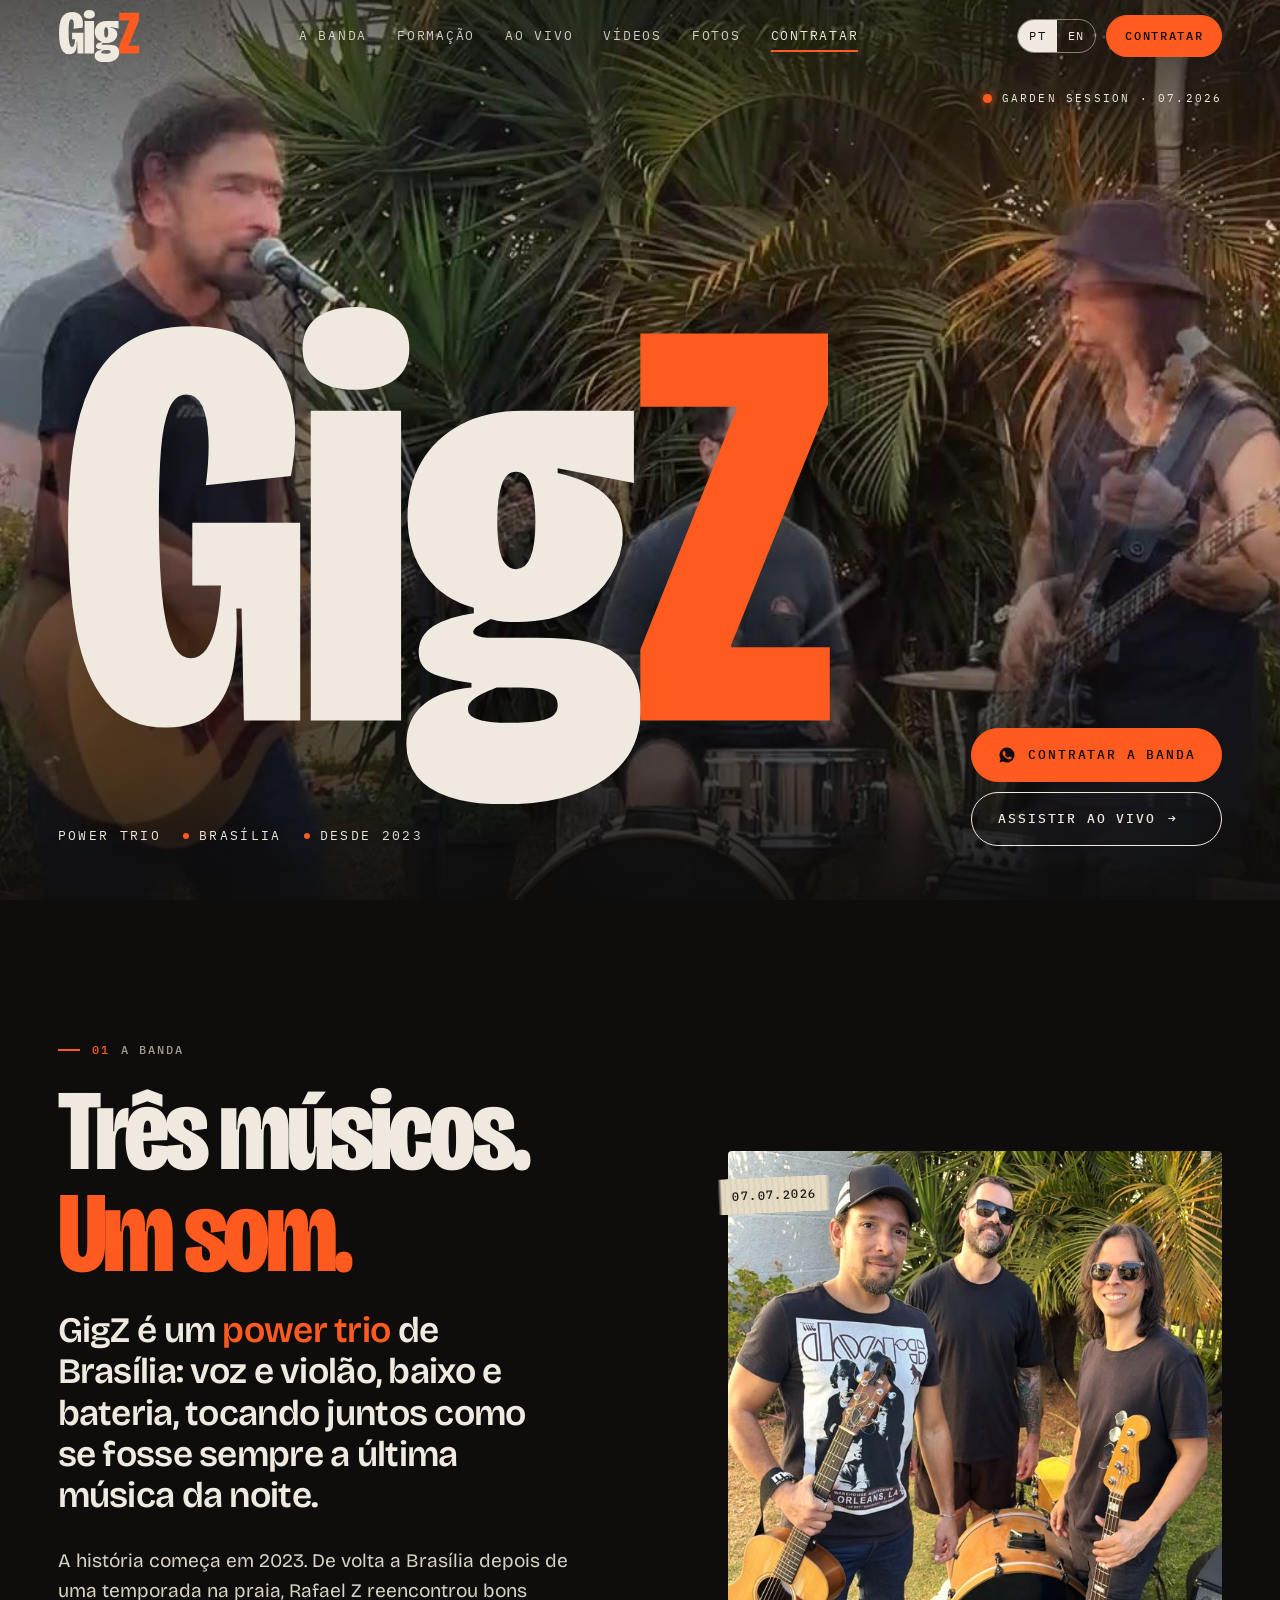
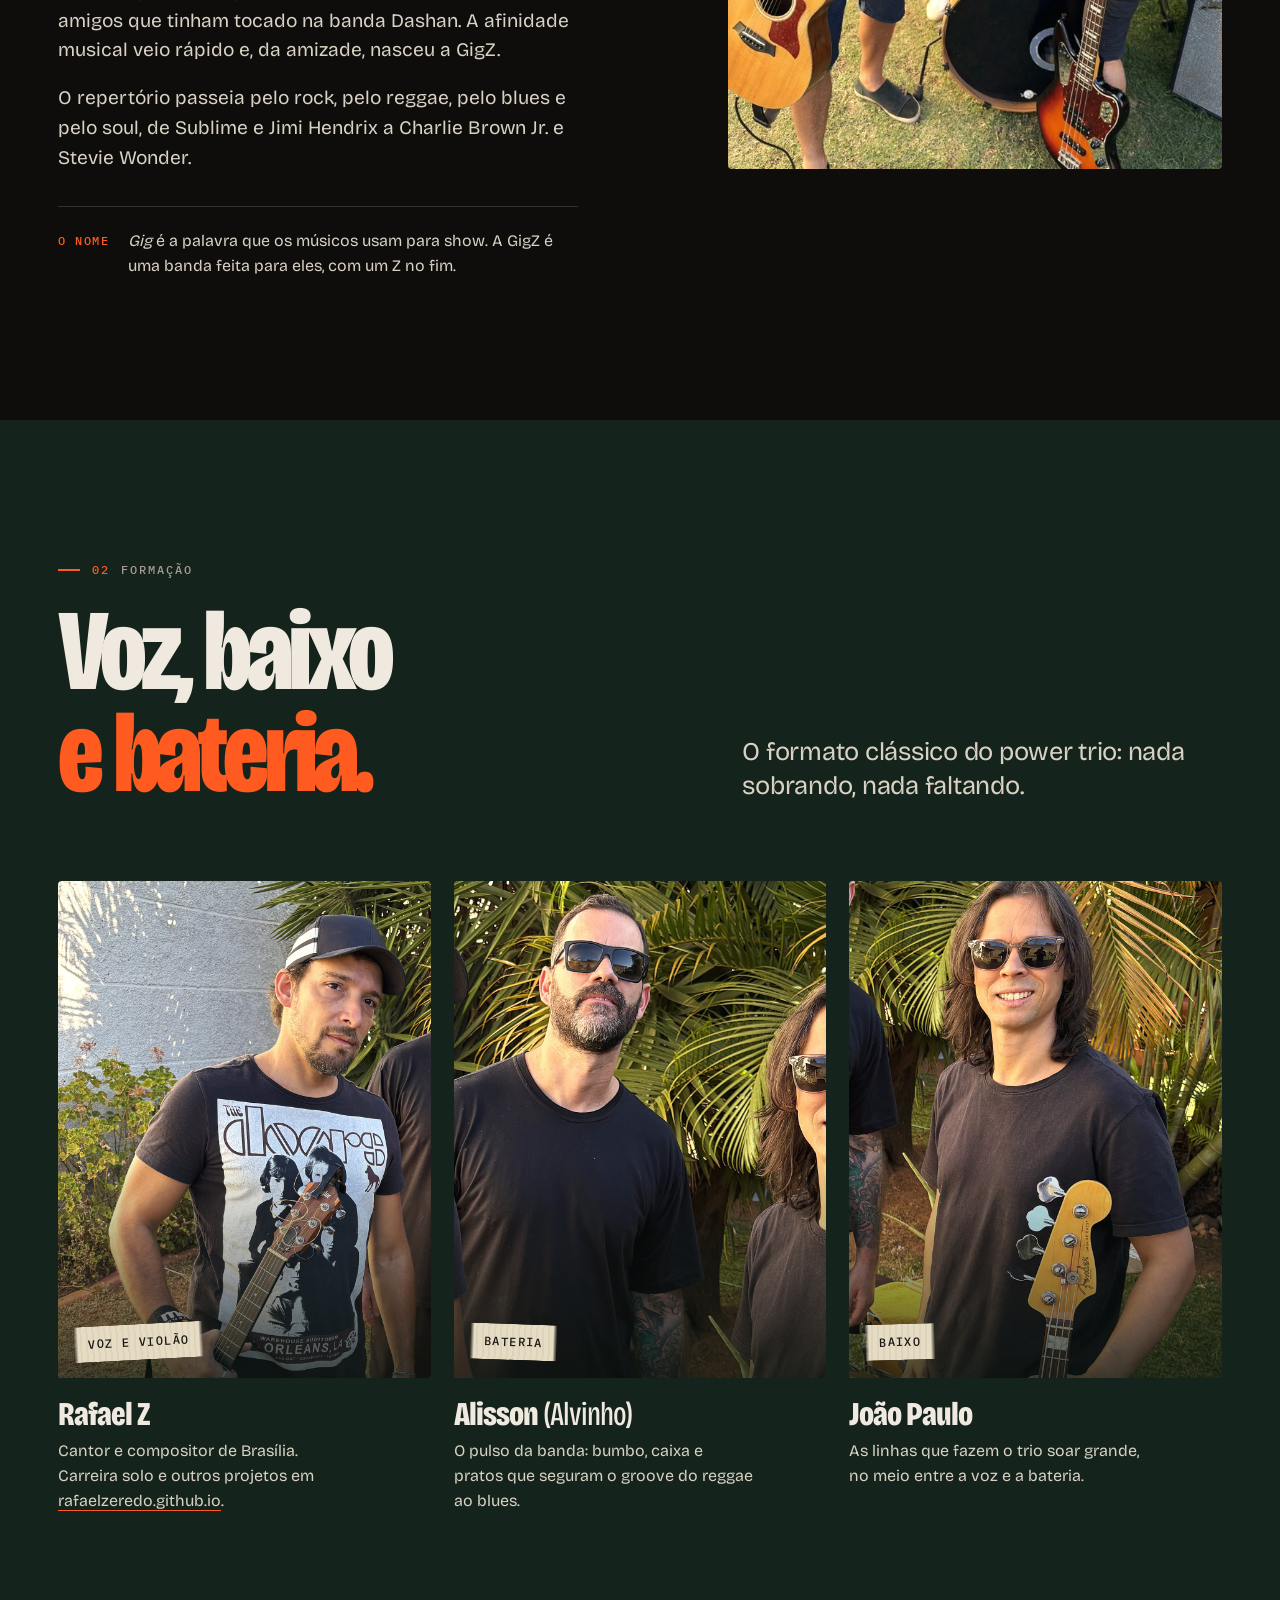
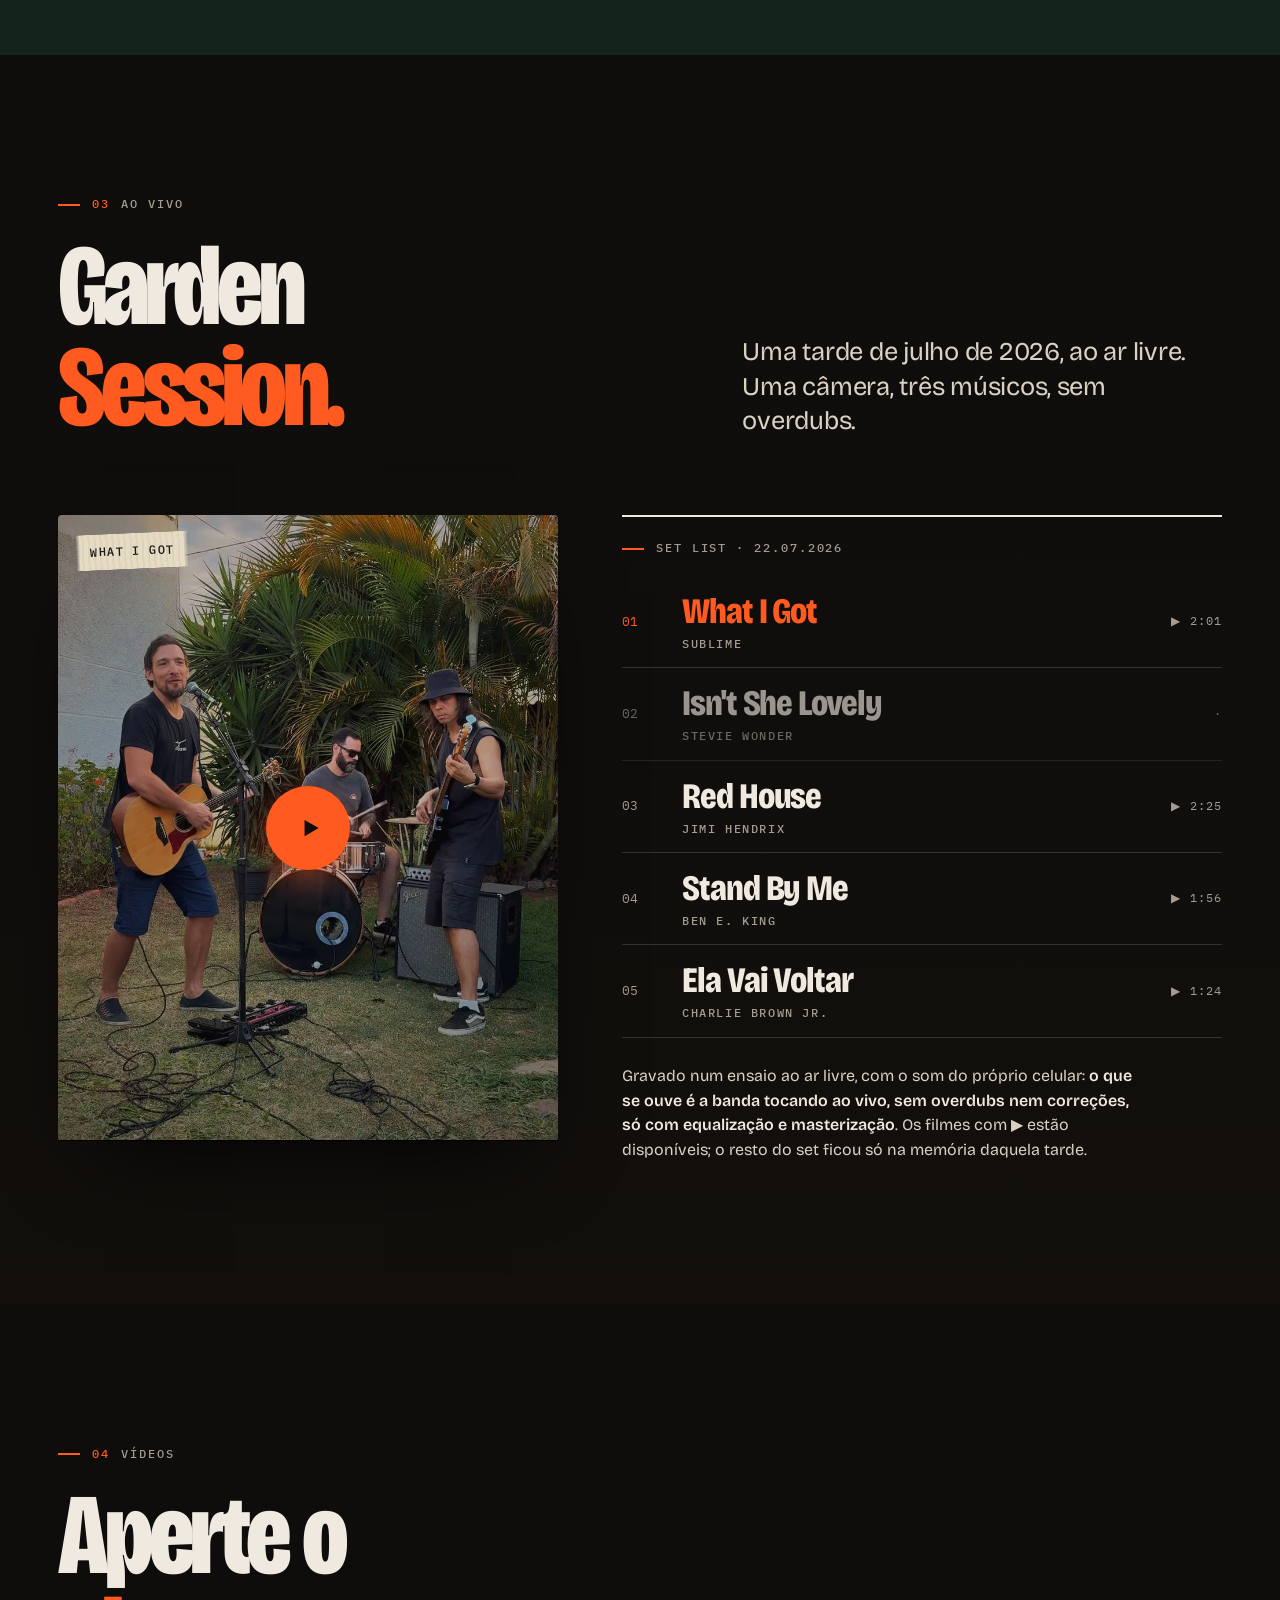
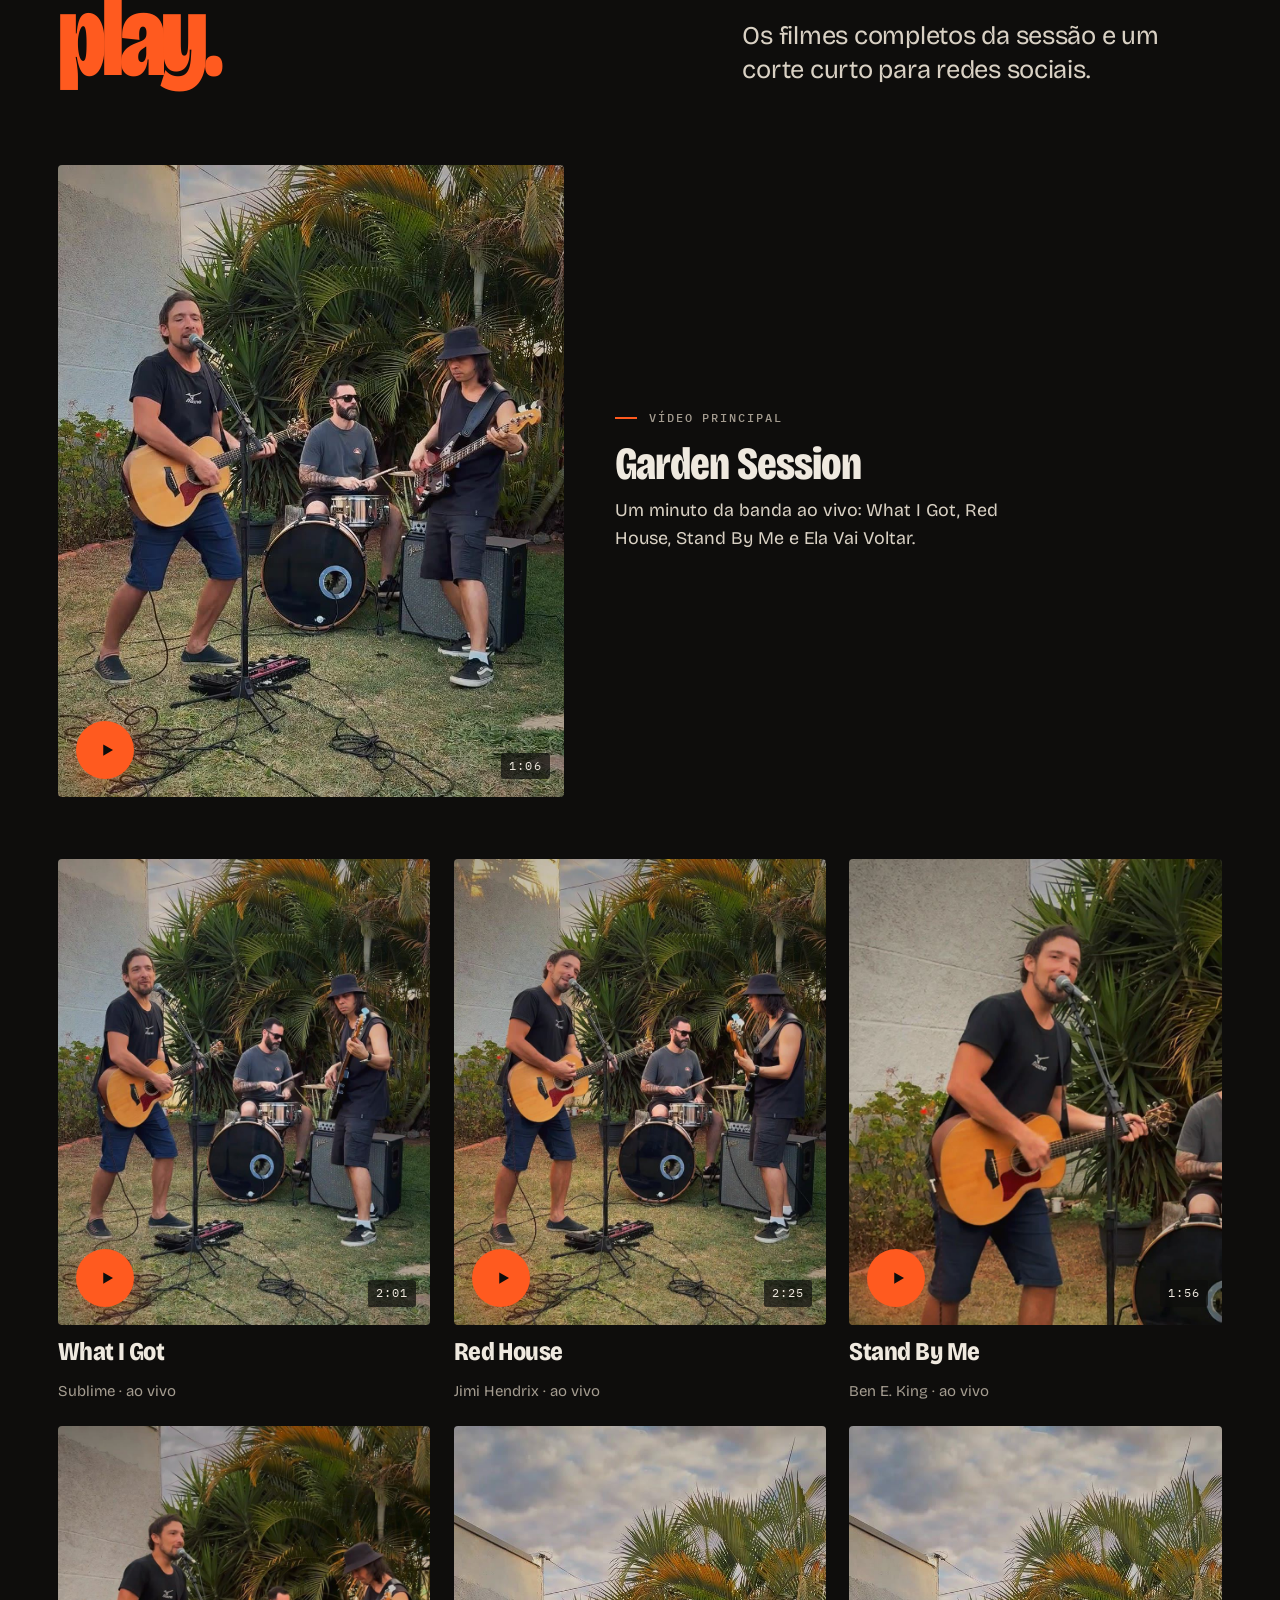
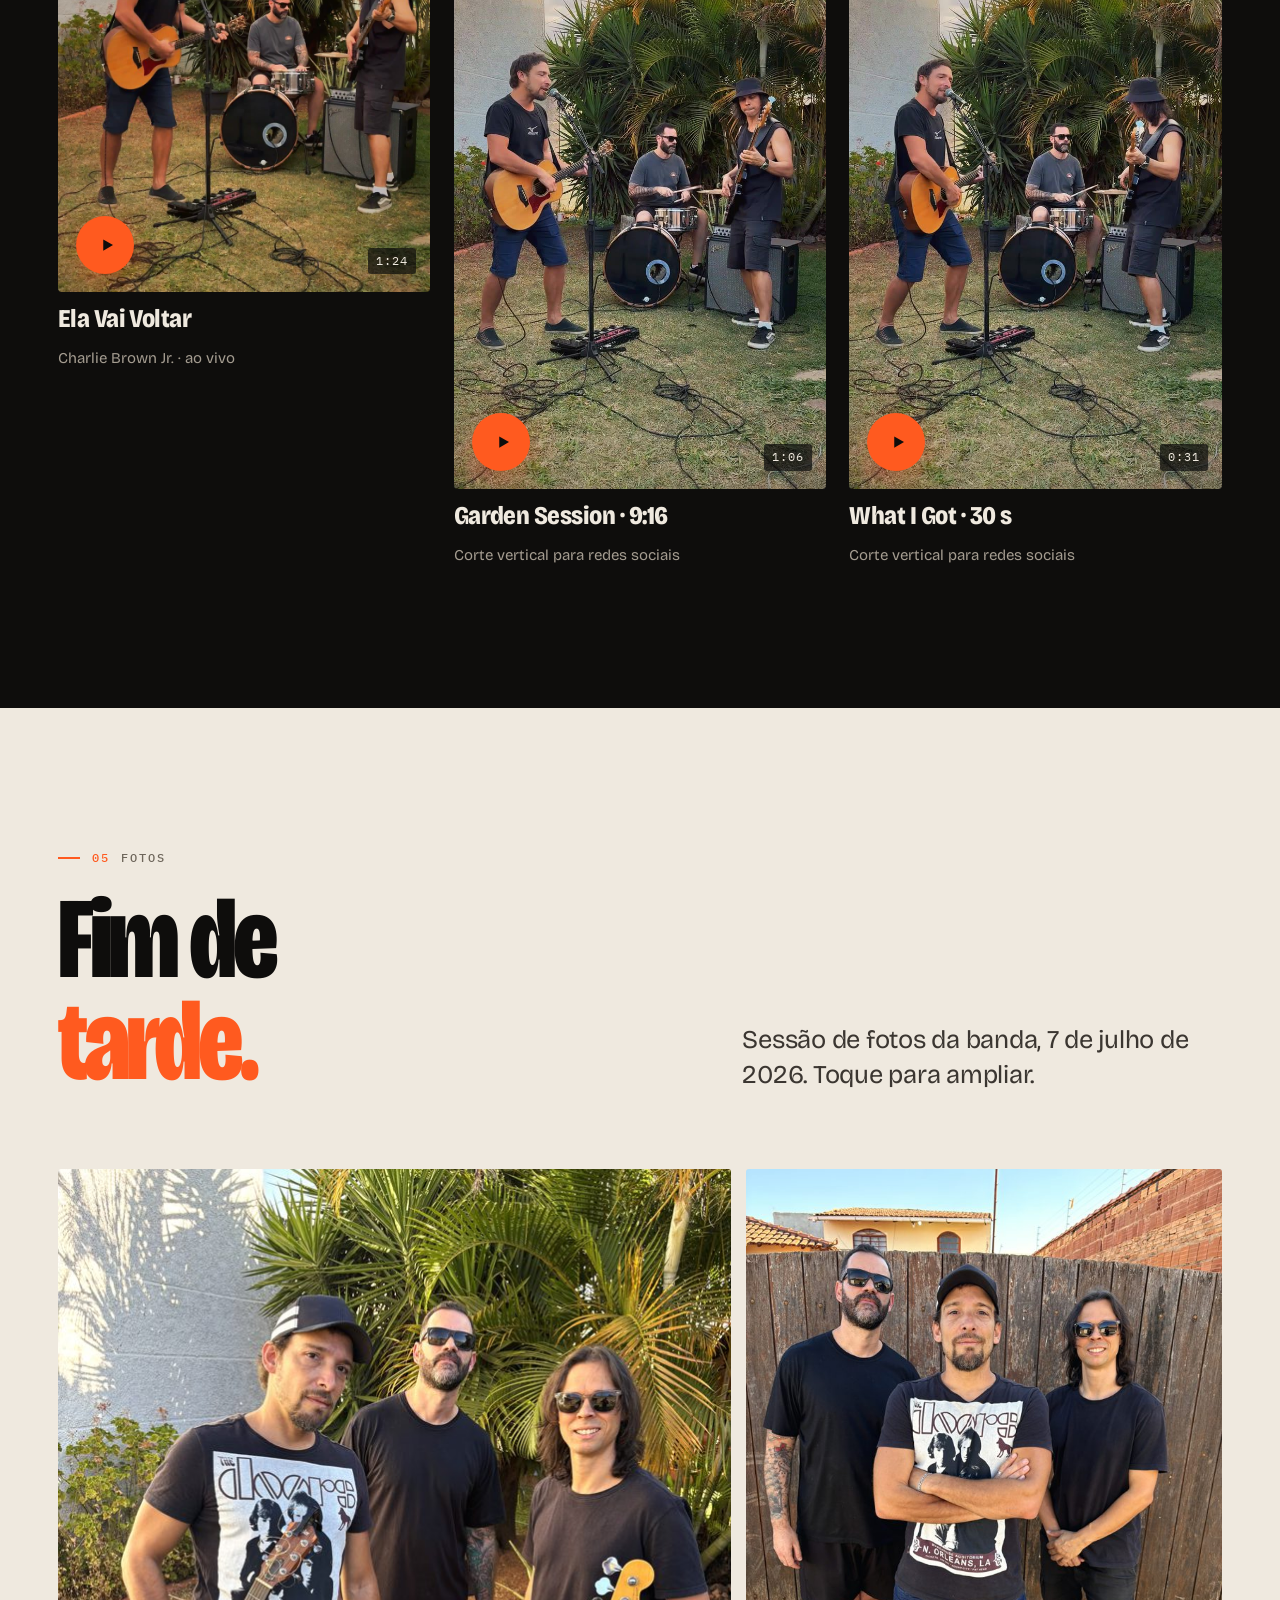
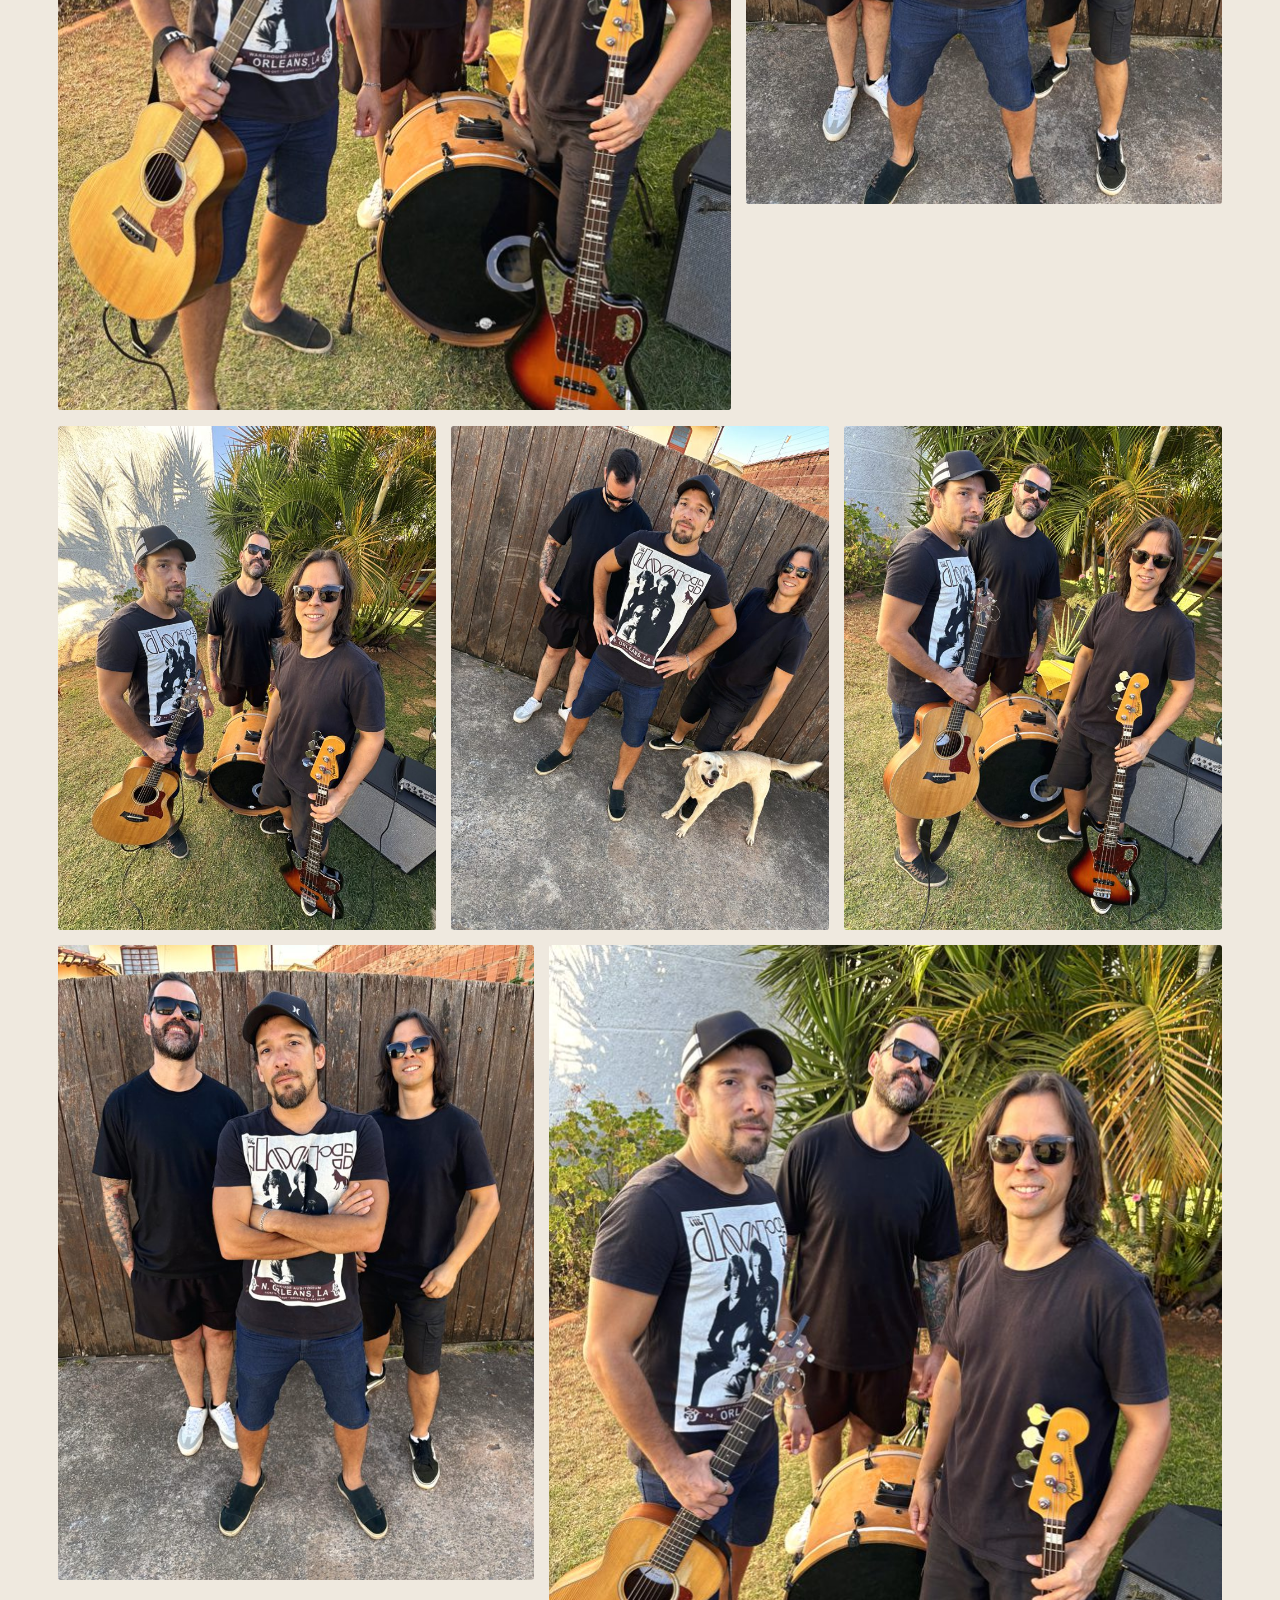
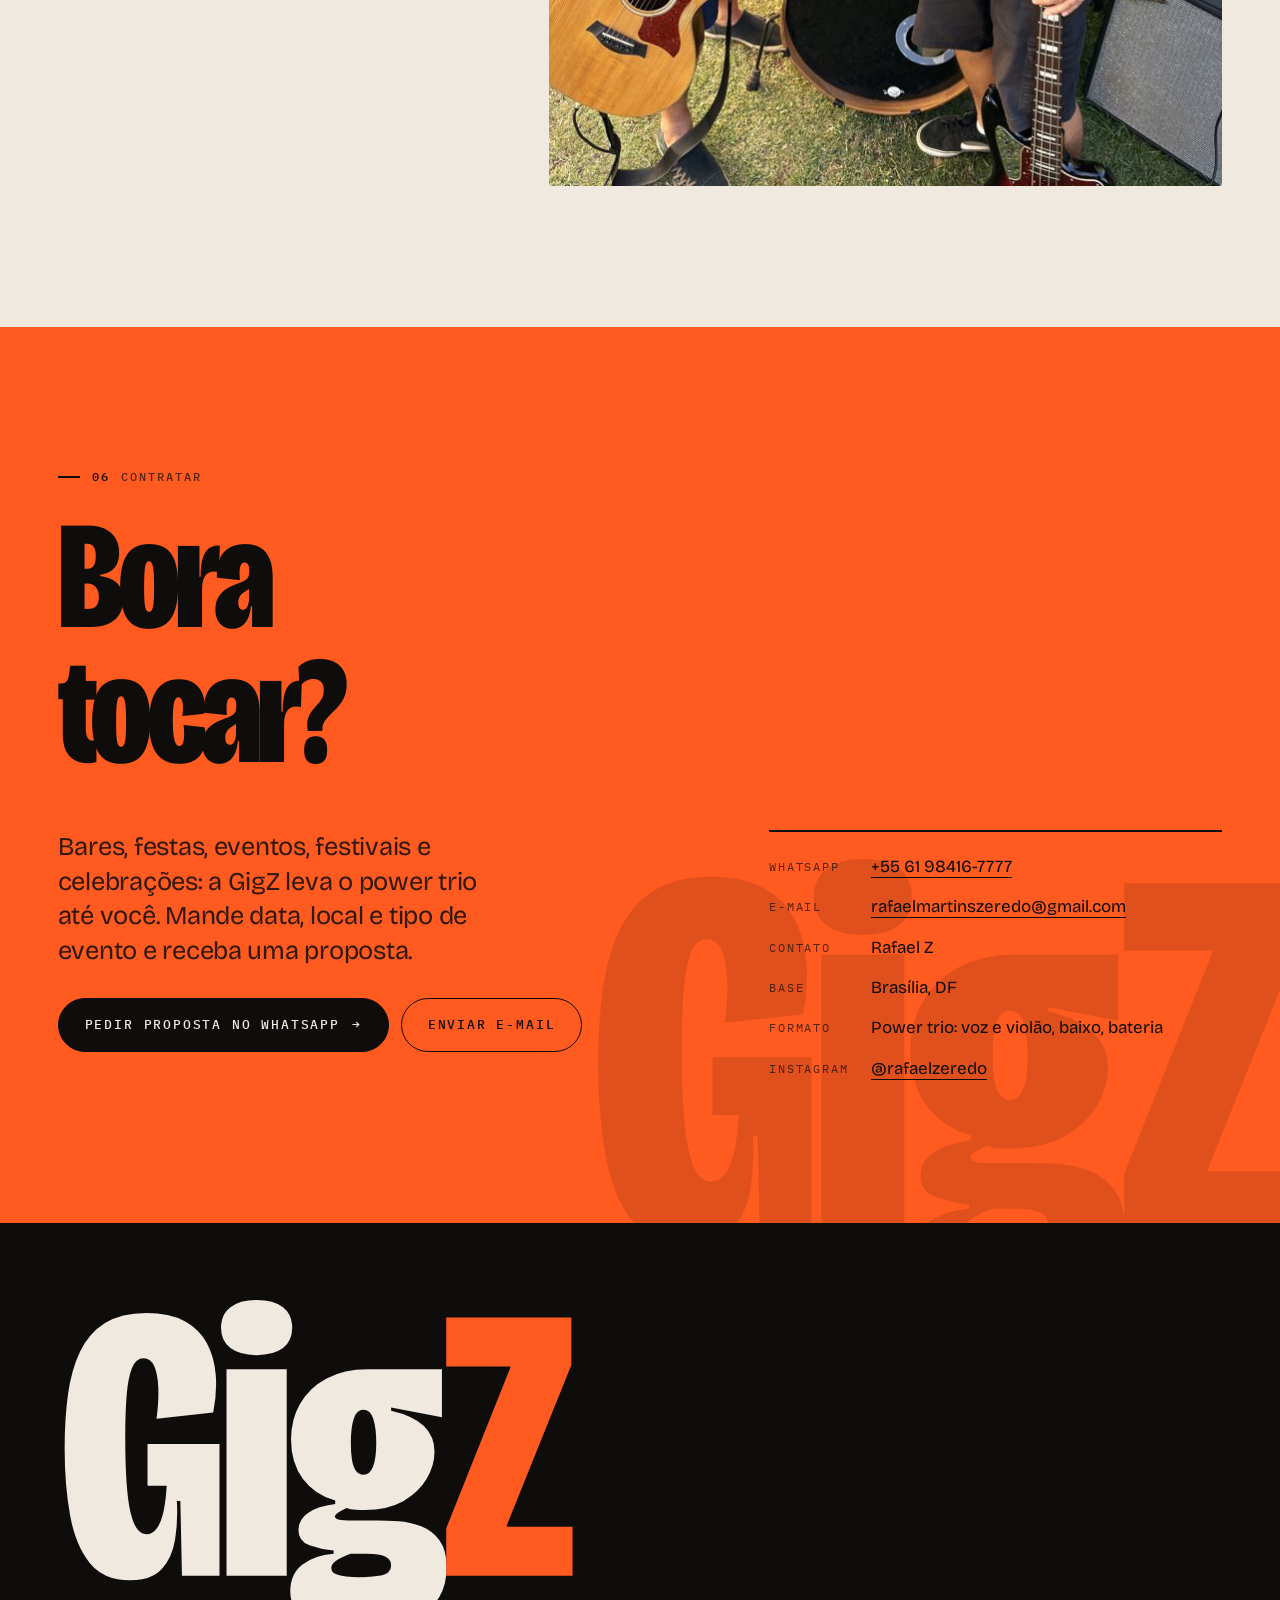
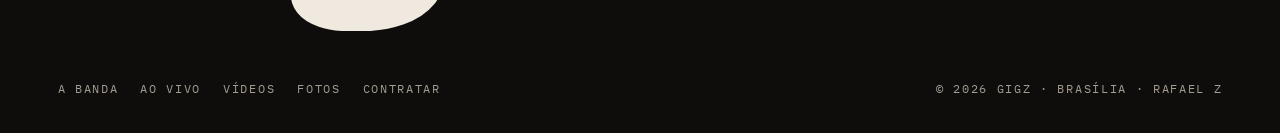
==== commit dba7cc18: "Name the drummer (Alisson, Alvinho) and bassist (João Paulo) Co-Authored-By: Claude Sonnet 5.5 <nore" ====
--- a/index.html
+++ b/index.html
@@ -25,7 +25,7 @@
 <link rel="preconnect" href="https://fonts.gstatic.com" crossorigin>
 <link href="https://fonts.googleapis.com/css2?family=Bricolage+Grotesque:opsz,wdth,wght@12..96,75..100,400..800&family=IBM+Plex+Mono:wght@400;500&display=swap" rel="stylesheet">
 <link rel="stylesheet" href="assets/css/site.css?v=a782a955">
-<script type="application/ld+json">{"@context":"https://schema.org","@type":"MusicGroup","@id":"https://rafaelzeredo.github.io/GigZ/#band","name":"GigZ","url":"https://rafaelzeredo.github.io/GigZ/","image":"https://rafaelzeredo.github.io/GigZ/assets/img/og/og.jpg","logo":"https://rafaelzeredo.github.io/GigZ/assets/brand/icon-512.png","foundingDate":"2023","foundingLocation":{"@type":"Place","name":"Brasília, Distrito Federal, Brasil"},"genre":["Rock","Reggae","Blues","Soul"],"description":"Power trio de Brasília formado em 2023: voz e violão, baixo e bateria.","member":[{"@type":"OrganizationRole","roleName":"Voz e violão","member":{"@type":"Person","name":"Rafael Z","url":"https://rafaelzeredo.github.io/","@id":"https://rafaelzeredo.github.io/#rafael-z"}}],"contactPoint":{"@type":"ContactPoint","contactType":"booking","telephone":"+55-61-98416-7777","email":"rafaelmartinszeredo@gmail.com","areaServed":"BR","availableLanguage":["pt-BR","en"]}}</script>
+<script type="application/ld+json">{"@context":"https://schema.org","@type":"MusicGroup","@id":"https://rafaelzeredo.github.io/GigZ/#band","name":"GigZ","url":"https://rafaelzeredo.github.io/GigZ/","image":"https://rafaelzeredo.github.io/GigZ/assets/img/og/og.jpg","logo":"https://rafaelzeredo.github.io/GigZ/assets/brand/icon-512.png","foundingDate":"2023","foundingLocation":{"@type":"Place","name":"Brasília, Distrito Federal, Brasil"},"genre":["Rock","Reggae","Blues","Soul"],"description":"Power trio de Brasília formado em 2023: voz e violão, baixo e bateria.","member":[{"@type":"OrganizationRole","roleName":"Voz e violão","member":{"@type":"Person","name":"Rafael Z","url":"https://rafaelzeredo.github.io/","@id":"https://rafaelzeredo.github.io/#rafael-z"}},{"@type":"OrganizationRole","roleName":"Bateria","member":{"@type":"Person","name":"Alisson (Alvinho)"}},{"@type":"OrganizationRole","roleName":"Baixo","member":{"@type":"Person","name":"João Paulo"}}],"contactPoint":{"@type":"ContactPoint","contactType":"booking","telephone":"+55-61-98416-7777","email":"rafaelmartinszeredo@gmail.com","areaServed":"BR","availableLanguage":["pt-BR","en"]}}</script>
 </head>
 <body>
 <svg width="0" height="0" style="position:absolute" aria-hidden="true"><defs><symbol id="wm" viewBox="0 -705 1330 848"><g transform="scale(1 -1)" fill="currentColor"><path transform="translate(0 0)" d="M184 -12Q117 -12 81.0 32.5Q45 77 31.0 153.5Q17 230 17 326Q17 400 25.5 463.0Q34 526 56.5 573.0Q79 620 120.0 646.0Q161 672 226 672Q285 672 323.0 651.5Q361 631 380.5 595.0Q400 559 403.5 513.0Q407 467 397 417L252 401Q258 447 256.5 481.5Q255 516 246.0 536.0Q237 556 219 556Q199 556 189.0 530.5Q179 505 175.5 460.5Q172 416 172 357Q172 285 175.5 236.5Q179 188 186.0 159.5Q193 131 203.0 118.5Q213 106 226 106Q242 106 253.0 121.5Q264 137 270.0 165.0Q276 193 278 230H229V337H413V225V0H317L313 191H304Q307 139 299.5 92.5Q292 46 265.5 17.0Q239 -12 184 -12Z"/><path transform="translate(411 0)" d="M20 0V528H174V0ZM97 564Q54 564 30.0 582.0Q6 600 6 634Q6 668 30.0 686.5Q54 705 97 705Q141 705 164.5 686.5Q188 668 188 634Q188 600 164.5 582.0Q141 564 97 564Z"/><path transform="translate(587 0)" d="M175 -143Q117 -143 80.0 -130.5Q43 -118 25.0 -95.0Q7 -72 7 -40Q7 4 37.5 28.0Q68 52 118 56V64Q84 68 56.0 78.0Q28 88 28 117Q28 144 52.5 160.5Q77 177 122 183V192Q70 206 39.5 247.0Q9 288 9 348Q9 400 32.5 440.5Q56 481 100.0 504.5Q144 528 205 528H395V405L265 430V422Q322 409 349.0 382.5Q376 356 376 317Q376 282 356.0 247.5Q336 213 296.0 190.5Q256 168 197 168Q187 168 174.0 168.5Q161 169 151 173Q137 166 129.0 161.0Q121 156 121 151Q121 148 125.0 145.5Q129 143 136.5 142.0Q144 141 154 141H229Q253 141 283.5 139.0Q314 137 342.0 126.0Q370 115 388.5 90.5Q407 66 407 21Q407 -34 377.5 -70.5Q348 -107 296.0 -125.0Q244 -143 175 -143ZM181 -4Q216 -4 234.0 -0.5Q252 3 258.5 9.5Q265 16 265 25Q265 37 258.5 43.0Q252 49 241.5 52.0Q231 55 220.0 55.5Q209 56 201 56H161Q133 45 122.5 37.0Q112 29 112 20Q112 9 123.0 4.0Q134 -1 150.0 -2.5Q166 -4 181 -4ZM194 258Q211 258 219.0 279.0Q227 300 227 339Q227 377 219.5 400.5Q212 424 194 424Q177 424 169.5 401.5Q162 379 162 340Q162 314 165.0 295.5Q168 277 175.5 267.5Q183 258 194 258Z"/><path style="fill:var(--zc,#FF5A1F)" class="z" transform="translate(979 0)" d="M14 0V121L178 532V535H14V660H334V539L169 129V125H337V0Z"/></g></symbol></defs></svg>
@@ -107,13 +107,13 @@
       <p><span data-pt>Cantor e compositor de Brasília. Carreira solo e outros projetos em</span><span data-en>Singer and songwriter from Brasília. Solo work and other projects at</span> <a href="https://rafaelzeredo.github.io/" target="_blank" rel="noopener">rafaelzeredo.github.io</a>.</p>
     </article>
     <article class="m rv">
-      <div class="ph"><img src="assets/img/members/drums.jpg" width="1200" height="1600" loading="lazy" alt="O baterista da GigZ"><span class="tape"><span data-pt>Bateria</span><span data-en>Drums</span></span></div>
-      <h3><span data-pt>Na bateria</span><span data-en>On drums</span></h3>
+      <div class="ph"><img src="assets/img/members/drums.jpg" width="1200" height="1600" loading="lazy" alt="Alisson (Alvinho), baterista da GigZ"><span class="tape"><span data-pt>Bateria</span><span data-en>Drums</span></span></div>
+      <h3>Alisson <span style="font-weight:400">(Alvinho)</span></h3>
       <p><span data-pt>O pulso da banda: bumbo, caixa e pratos que seguram o groove do reggae ao blues.</span><span data-en>The band's pulse: kick, snare and cymbals holding the groove from reggae to blues.</span></p>
     </article>
     <article class="m rv">
-      <div class="ph"><img src="assets/img/members/bass.jpg" width="1200" height="1600" loading="lazy" alt="O baixista da GigZ com o baixo"><span class="tape"><span data-pt>Baixo</span><span data-en>Bass</span></span></div>
-      <h3><span data-pt>No baixo</span><span data-en>On bass</span></h3>
+      <div class="ph"><img src="assets/img/members/bass.jpg" width="1200" height="1600" loading="lazy" alt="João Paulo, baixista da GigZ, com o baixo"><span class="tape"><span data-pt>Baixo</span><span data-en>Bass</span></span></div>
+      <h3>João Paulo</h3>
       <p><span data-pt>As linhas que fazem o trio soar grande, no meio entre a voz e a bateria.</span><span data-en>The lines that make the trio sound big, right between the voice and the drums.</span></p>
     </article>
   </div>
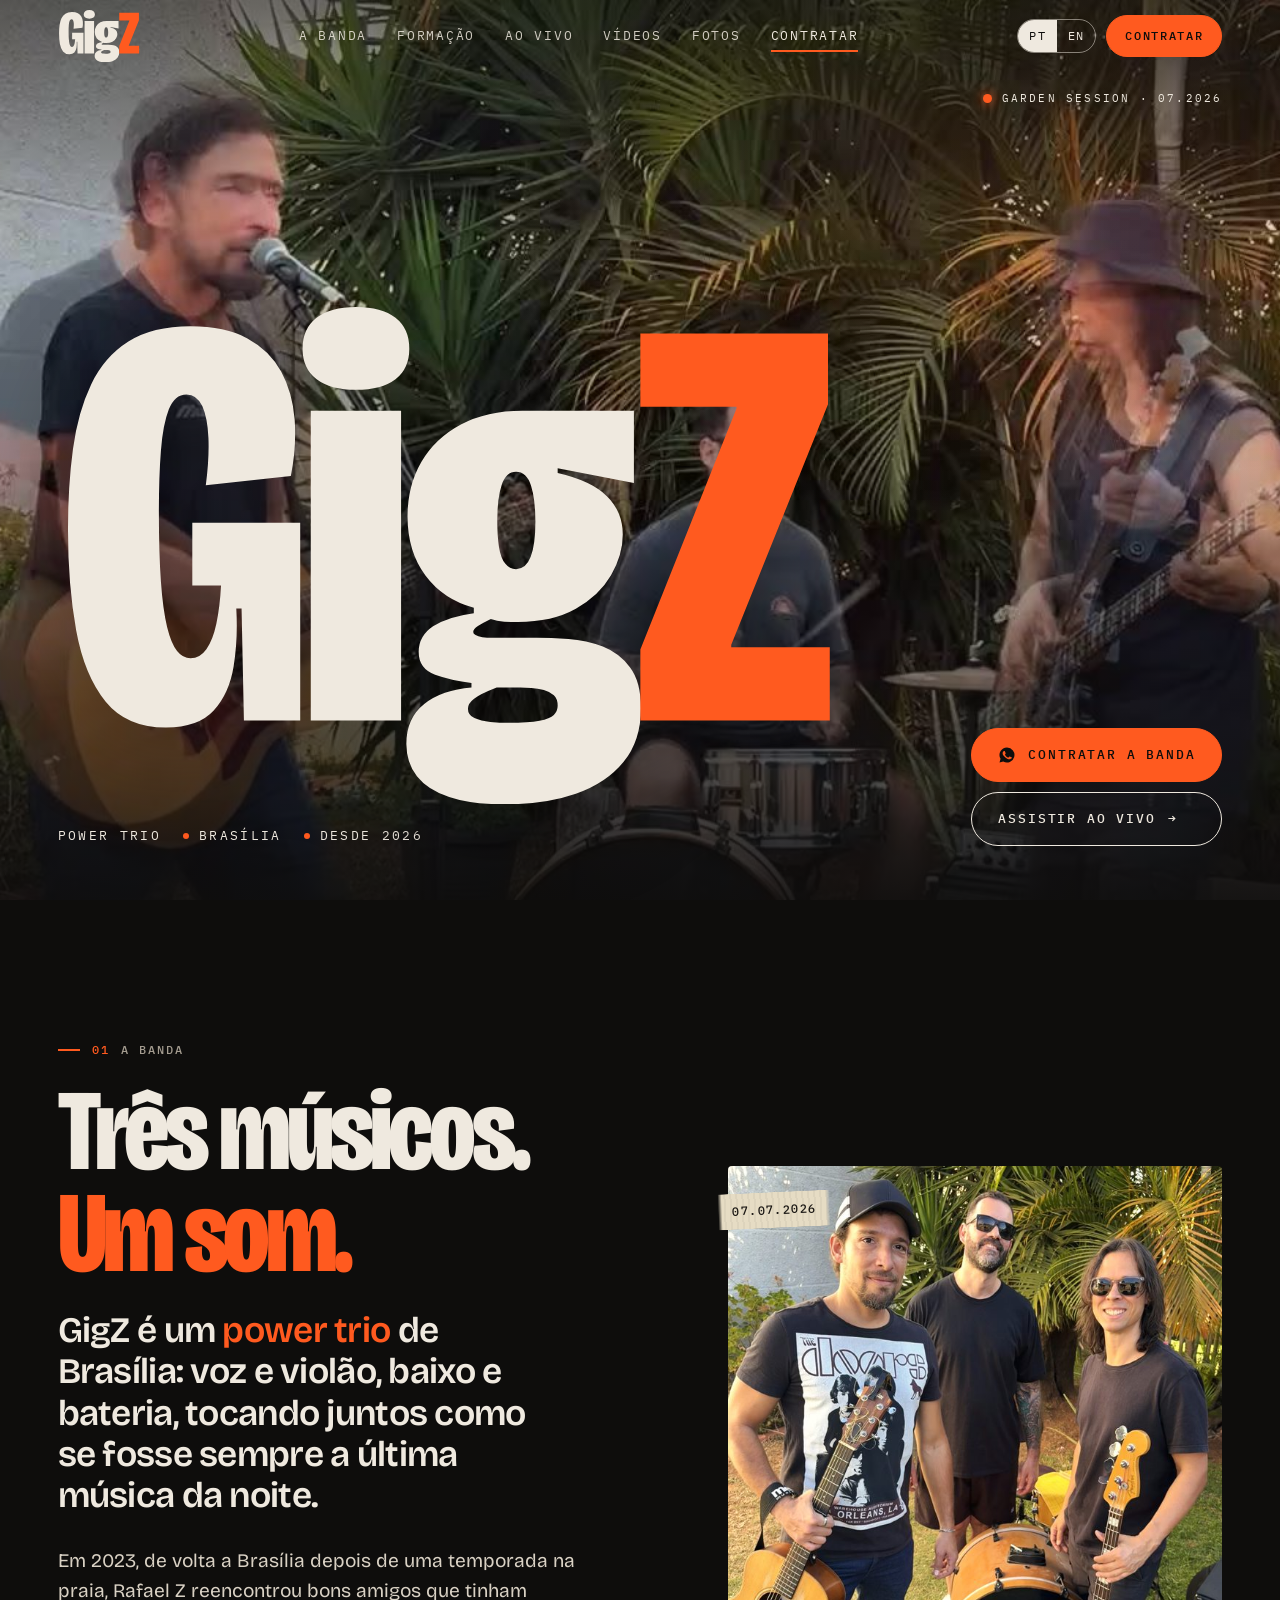
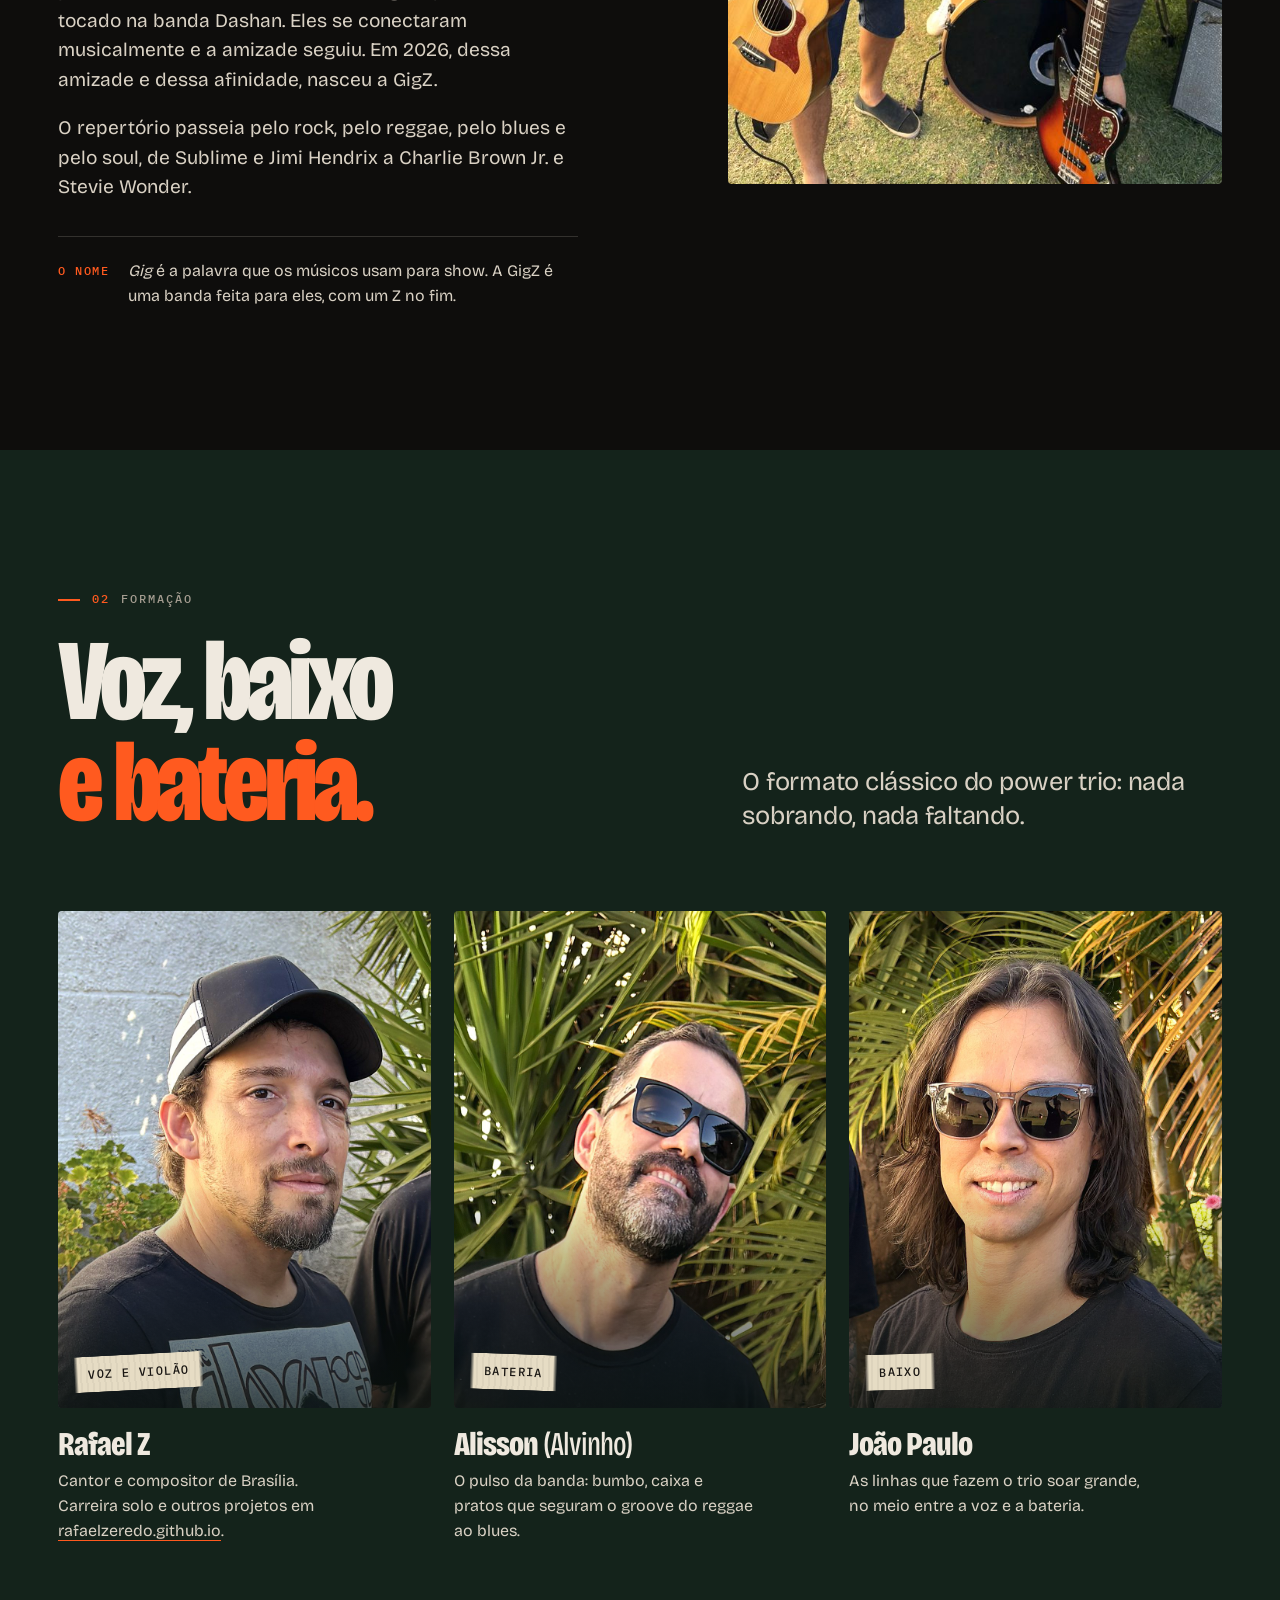
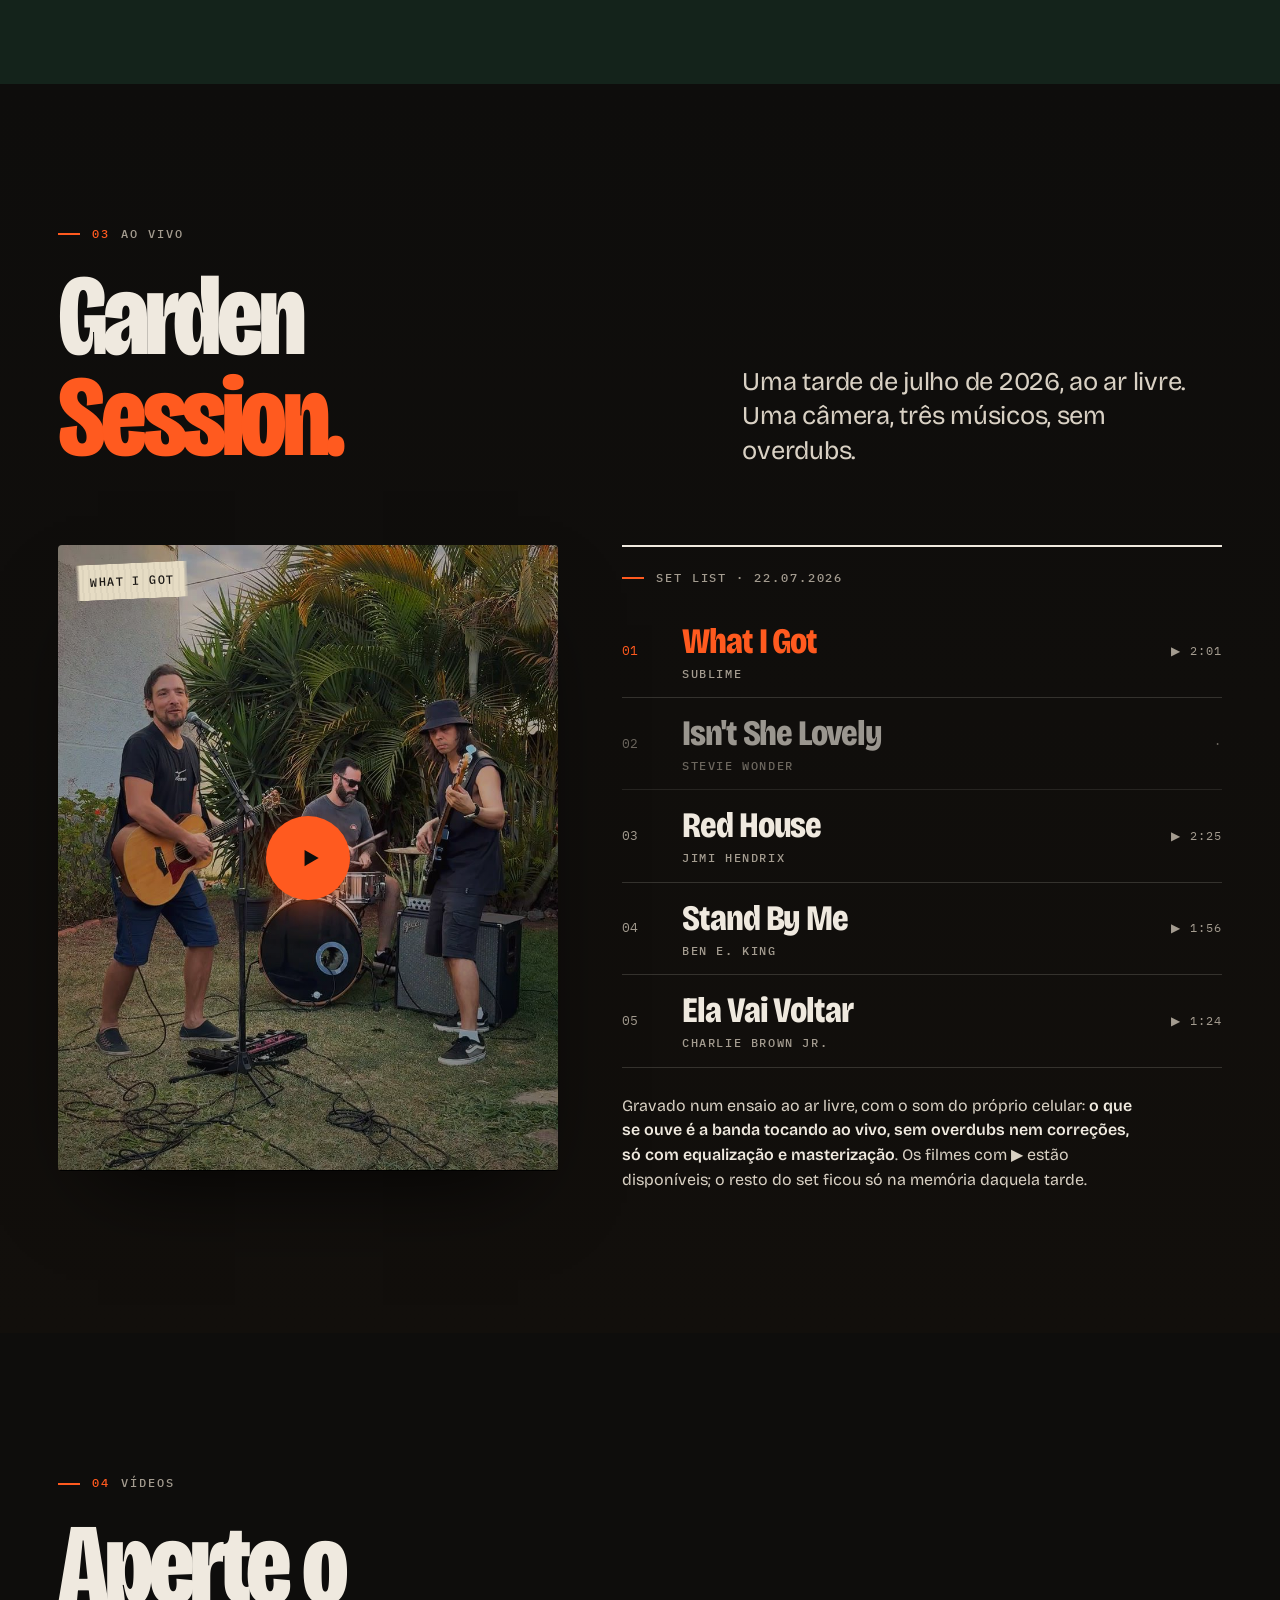
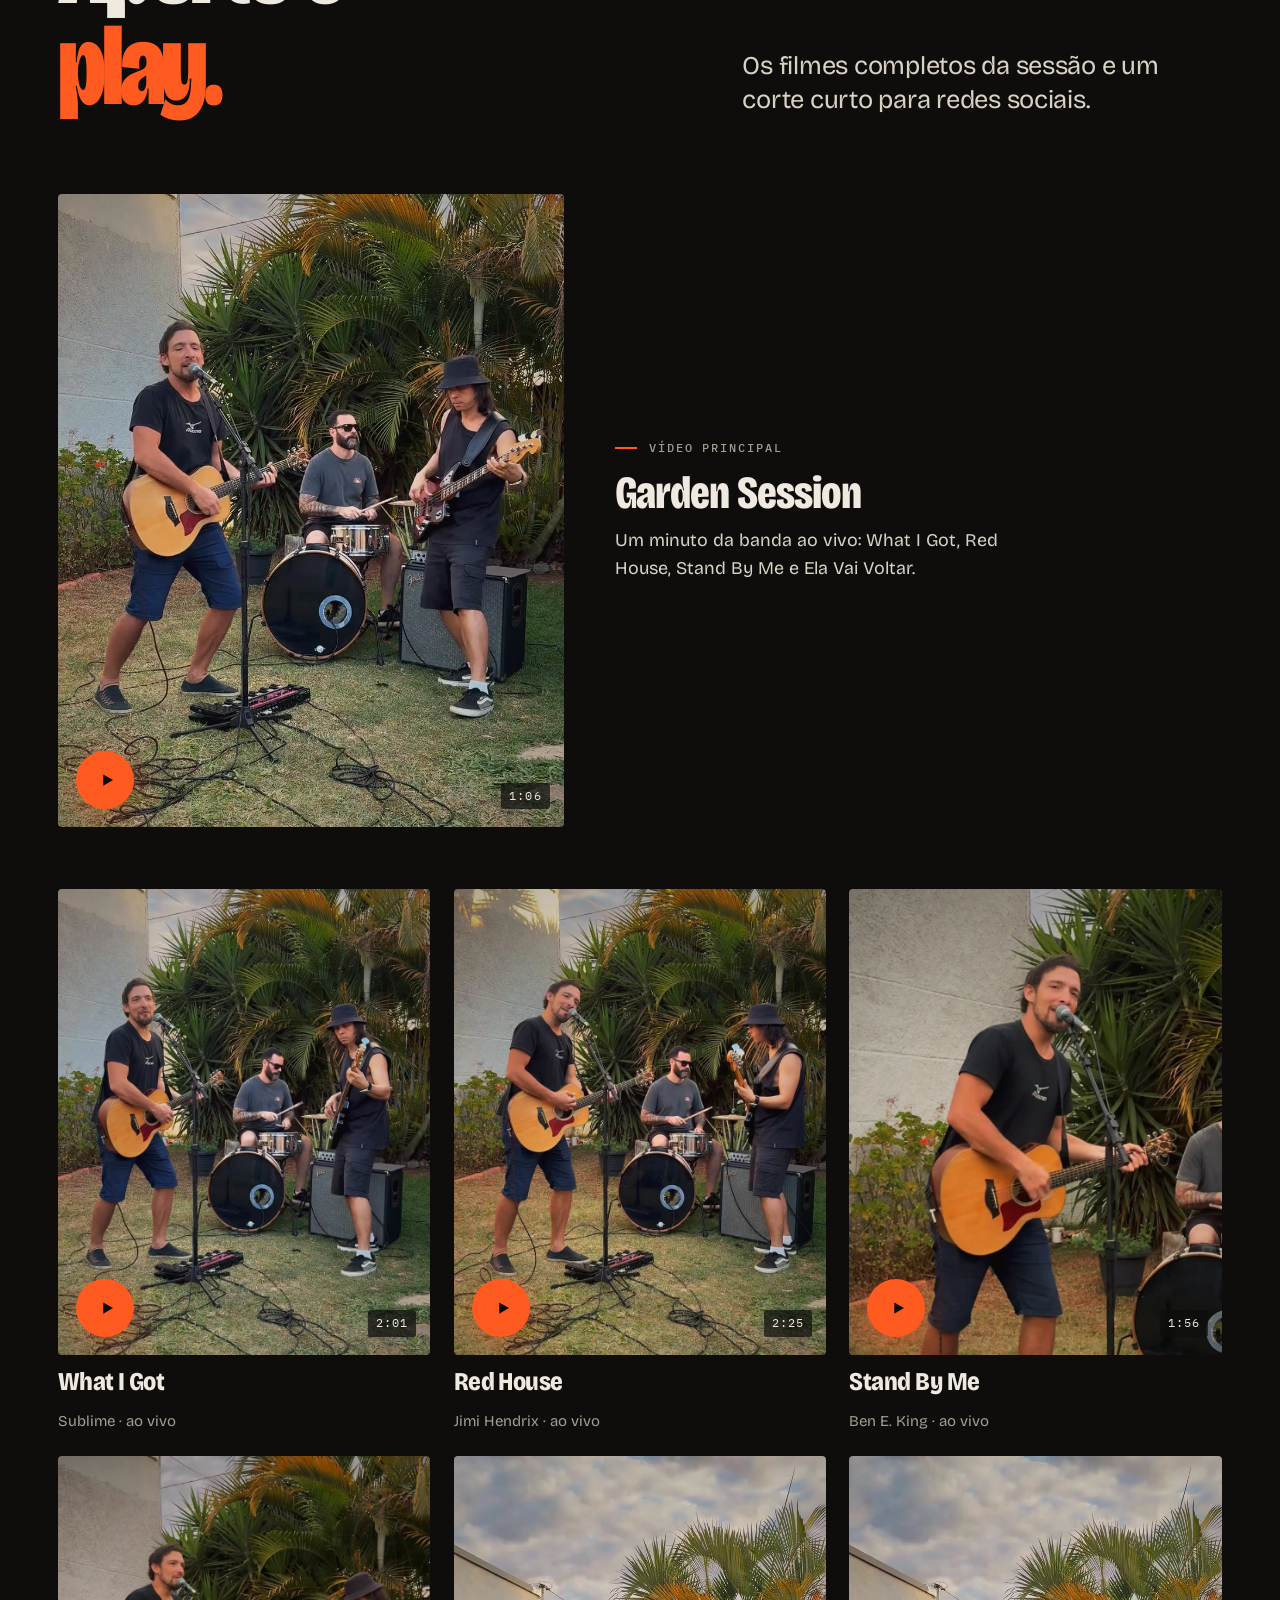
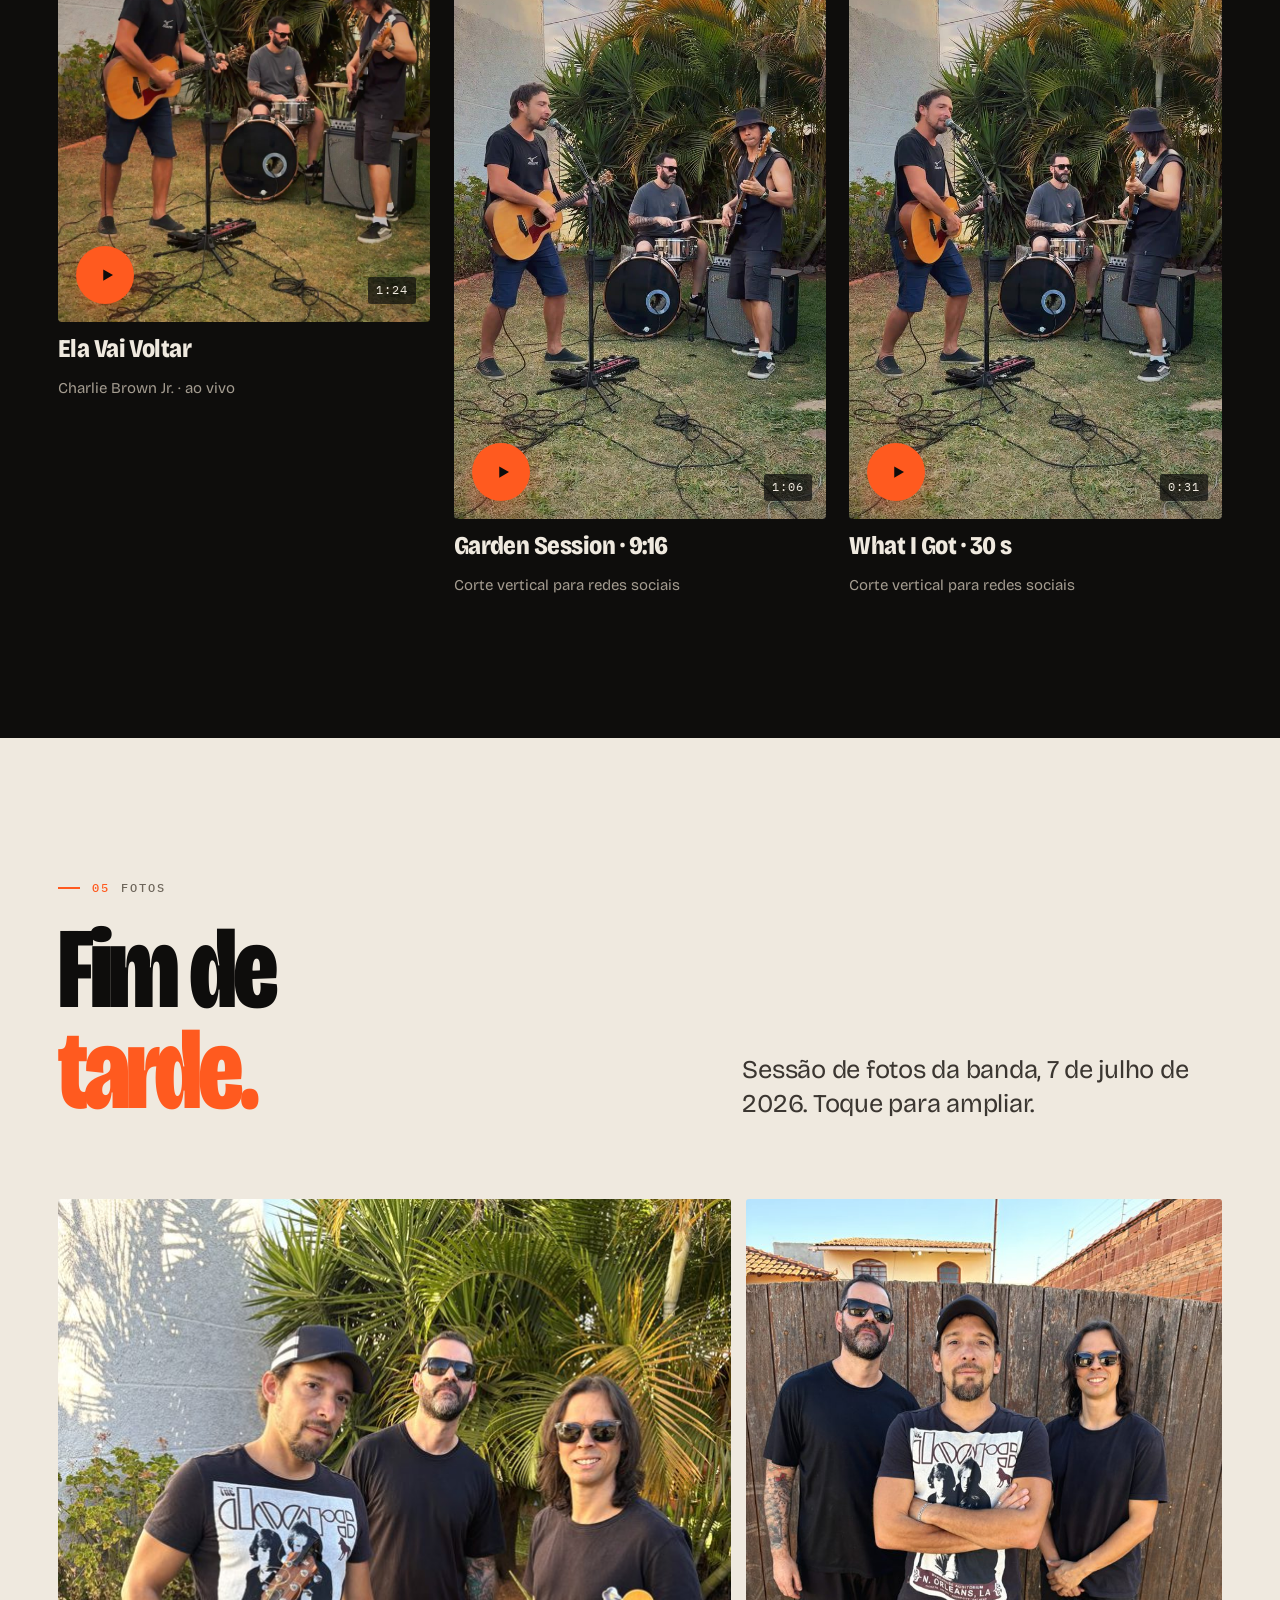
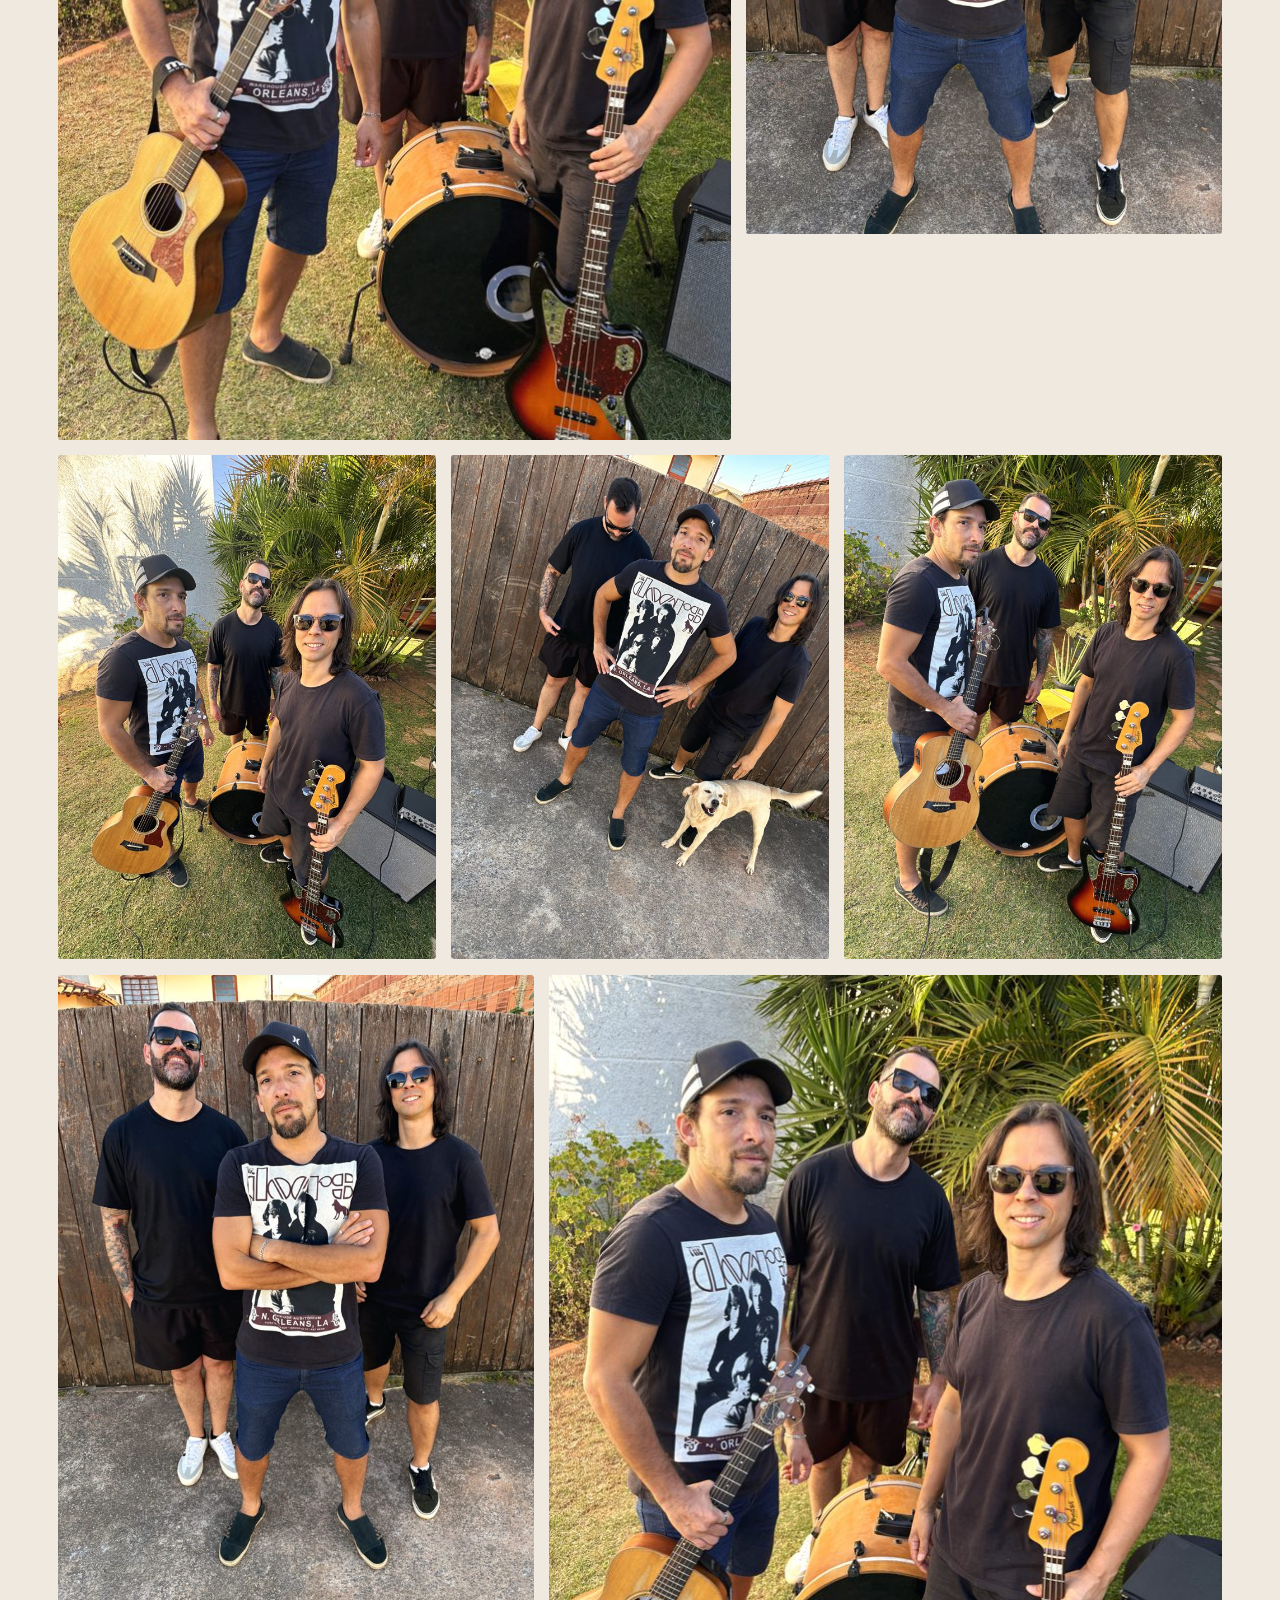
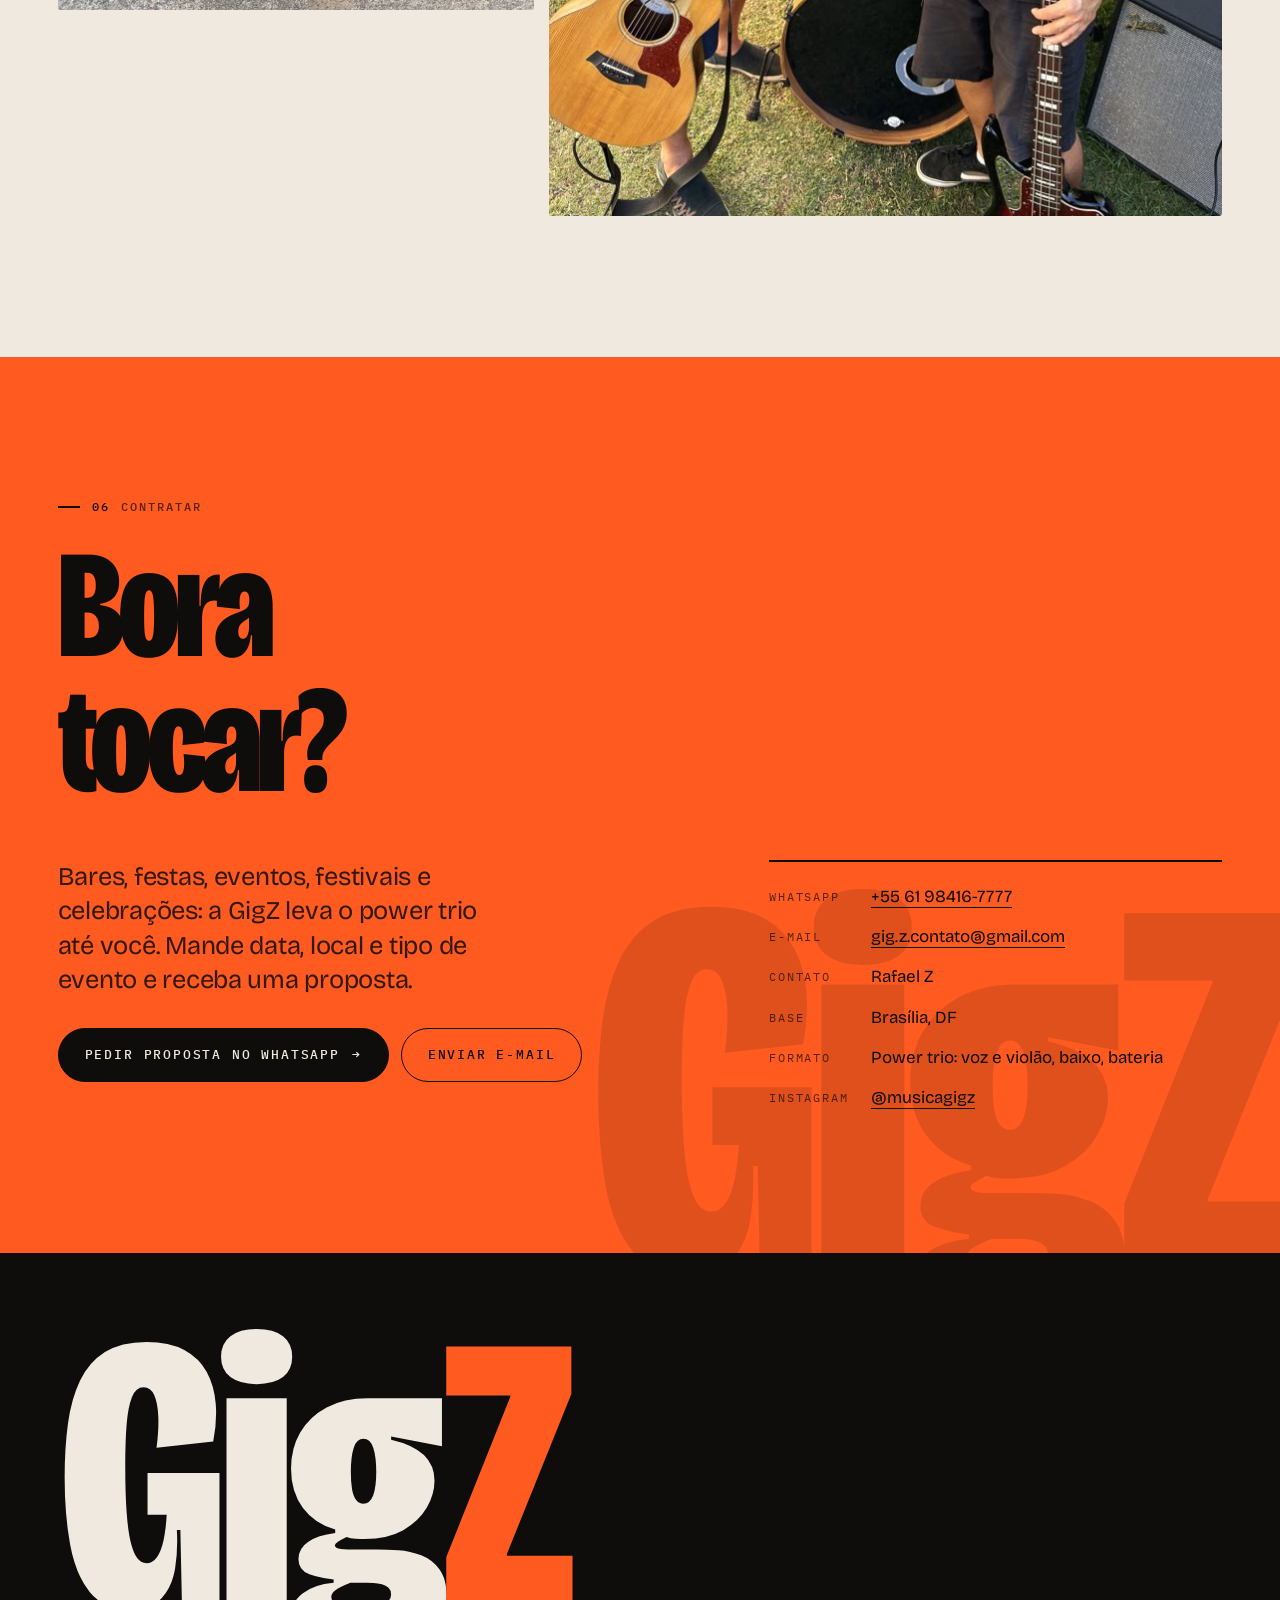
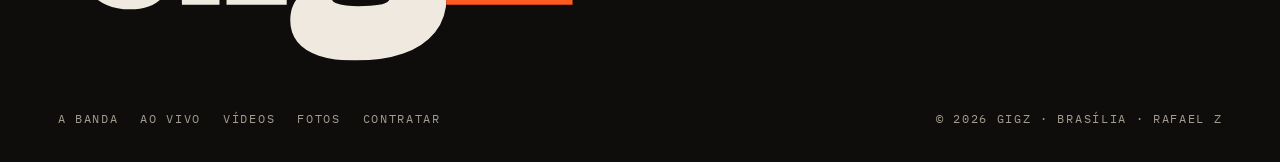
==== commit 884796e0: "Priority 1 corrections: lowercase URL, formation year 2026, triptych from gallery photo, Instagram a" ====
--- a/index.html
+++ b/index.html
@@ -4,15 +4,15 @@
 <meta charset="utf-8">
 <meta name="viewport" content="width=device-width, initial-scale=1, viewport-fit=cover">
 <title>GigZ · Power trio de Brasília</title>
-<meta name="description" content="GigZ é um power trio de Brasília, formado em 2023: Rafael Z na voz e no violão, com baixo e bateria. Rock, reggae, blues e soul. Contratações pelo WhatsApp.">
+<meta name="description" content="GigZ é um power trio de Brasília, formado em 2026: Rafael Z na voz e no violão, com baixo e bateria. Rock, reggae, blues e soul. Contratações pelo WhatsApp.">
 <meta name="robots" content="index, follow, max-image-preview:large">
-<link rel="canonical" href="https://rafaelzeredo.github.io/GigZ/">
+<link rel="canonical" href="https://rafaelzeredo.github.io/gigz/">
 <meta property="og:type" content="website">
 <meta property="og:site_name" content="GigZ">
 <meta property="og:title" content="GigZ · Power trio de Brasília">
 <meta property="og:description" content="Três músicos, um som. Rock, reggae, blues e soul. Assista à Garden Session e contrate a banda.">
-<meta property="og:url" content="https://rafaelzeredo.github.io/GigZ/">
-<meta property="og:image" content="https://rafaelzeredo.github.io/GigZ/assets/img/og/og.jpg">
+<meta property="og:url" content="https://rafaelzeredo.github.io/gigz/">
+<meta property="og:image" content="https://rafaelzeredo.github.io/gigz/assets/img/og/og.jpg">
 <meta property="og:image:width" content="1200"><meta property="og:image:height" content="630">
 <meta property="og:locale" content="pt_BR"><meta property="og:locale:alternate" content="en_US">
 <meta name="twitter:card" content="summary_large_image">
@@ -24,8 +24,8 @@
 <link rel="preconnect" href="https://fonts.googleapis.com">
 <link rel="preconnect" href="https://fonts.gstatic.com" crossorigin>
 <link href="https://fonts.googleapis.com/css2?family=Bricolage+Grotesque:opsz,wdth,wght@12..96,75..100,400..800&family=IBM+Plex+Mono:wght@400;500&display=swap" rel="stylesheet">
-<link rel="stylesheet" href="assets/css/site.css?v=a782a955">
-<script type="application/ld+json">{"@context":"https://schema.org","@type":"MusicGroup","@id":"https://rafaelzeredo.github.io/GigZ/#band","name":"GigZ","url":"https://rafaelzeredo.github.io/GigZ/","image":"https://rafaelzeredo.github.io/GigZ/assets/img/og/og.jpg","logo":"https://rafaelzeredo.github.io/GigZ/assets/brand/icon-512.png","foundingDate":"2023","foundingLocation":{"@type":"Place","name":"Brasília, Distrito Federal, Brasil"},"genre":["Rock","Reggae","Blues","Soul"],"description":"Power trio de Brasília formado em 2023: voz e violão, baixo e bateria.","member":[{"@type":"OrganizationRole","roleName":"Voz e violão","member":{"@type":"Person","name":"Rafael Z","url":"https://rafaelzeredo.github.io/","@id":"https://rafaelzeredo.github.io/#rafael-z"}},{"@type":"OrganizationRole","roleName":"Bateria","member":{"@type":"Person","name":"Alisson (Alvinho)"}},{"@type":"OrganizationRole","roleName":"Baixo","member":{"@type":"Person","name":"João Paulo"}}],"contactPoint":{"@type":"ContactPoint","contactType":"booking","telephone":"+55-61-98416-7777","email":"rafaelmartinszeredo@gmail.com","areaServed":"BR","availableLanguage":["pt-BR","en"]}}</script>
+<link rel="stylesheet" href="assets/css/site.css?v=7268f69c">
+<script type="application/ld+json">{"@context":"https://schema.org","@type":"MusicGroup","@id":"https://rafaelzeredo.github.io/gigz/#band","name":"GigZ","url":"https://rafaelzeredo.github.io/gigz/","image":"https://rafaelzeredo.github.io/gigz/assets/img/og/og.jpg","logo":"https://rafaelzeredo.github.io/gigz/assets/brand/icon-512.png","foundingDate":"2026","foundingLocation":{"@type":"Place","name":"Brasília, Distrito Federal, Brasil"},"genre":["Rock","Reggae","Blues","Soul"],"description":"Power trio de Brasília formado em 2026: voz e violão, baixo e bateria.","member":[{"@type":"OrganizationRole","roleName":"Voz e violão","member":{"@type":"Person","name":"Rafael Z","url":"https://rafaelzeredo.github.io/","@id":"https://rafaelzeredo.github.io/#rafael-z"}},{"@type":"OrganizationRole","roleName":"Bateria","member":{"@type":"Person","name":"Alisson (Alvinho)"}},{"@type":"OrganizationRole","roleName":"Baixo","member":{"@type":"Person","name":"João Paulo"}}],"contactPoint":{"@type":"ContactPoint","contactType":"booking","telephone":"+55-61-98416-7777","email":"gig.z.contato@gmail.com","areaServed":"BR","availableLanguage":["pt-BR","en"]}}</script>
 </head>
 <body>
 <svg width="0" height="0" style="position:absolute" aria-hidden="true"><defs><symbol id="wm" viewBox="0 -705 1330 848"><g transform="scale(1 -1)" fill="currentColor"><path transform="translate(0 0)" d="M184 -12Q117 -12 81.0 32.5Q45 77 31.0 153.5Q17 230 17 326Q17 400 25.5 463.0Q34 526 56.5 573.0Q79 620 120.0 646.0Q161 672 226 672Q285 672 323.0 651.5Q361 631 380.5 595.0Q400 559 403.5 513.0Q407 467 397 417L252 401Q258 447 256.5 481.5Q255 516 246.0 536.0Q237 556 219 556Q199 556 189.0 530.5Q179 505 175.5 460.5Q172 416 172 357Q172 285 175.5 236.5Q179 188 186.0 159.5Q193 131 203.0 118.5Q213 106 226 106Q242 106 253.0 121.5Q264 137 270.0 165.0Q276 193 278 230H229V337H413V225V0H317L313 191H304Q307 139 299.5 92.5Q292 46 265.5 17.0Q239 -12 184 -12Z"/><path transform="translate(411 0)" d="M20 0V528H174V0ZM97 564Q54 564 30.0 582.0Q6 600 6 634Q6 668 30.0 686.5Q54 705 97 705Q141 705 164.5 686.5Q188 668 188 634Q188 600 164.5 582.0Q141 564 97 564Z"/><path transform="translate(587 0)" d="M175 -143Q117 -143 80.0 -130.5Q43 -118 25.0 -95.0Q7 -72 7 -40Q7 4 37.5 28.0Q68 52 118 56V64Q84 68 56.0 78.0Q28 88 28 117Q28 144 52.5 160.5Q77 177 122 183V192Q70 206 39.5 247.0Q9 288 9 348Q9 400 32.5 440.5Q56 481 100.0 504.5Q144 528 205 528H395V405L265 430V422Q322 409 349.0 382.5Q376 356 376 317Q376 282 356.0 247.5Q336 213 296.0 190.5Q256 168 197 168Q187 168 174.0 168.5Q161 169 151 173Q137 166 129.0 161.0Q121 156 121 151Q121 148 125.0 145.5Q129 143 136.5 142.0Q144 141 154 141H229Q253 141 283.5 139.0Q314 137 342.0 126.0Q370 115 388.5 90.5Q407 66 407 21Q407 -34 377.5 -70.5Q348 -107 296.0 -125.0Q244 -143 175 -143ZM181 -4Q216 -4 234.0 -0.5Q252 3 258.5 9.5Q265 16 265 25Q265 37 258.5 43.0Q252 49 241.5 52.0Q231 55 220.0 55.5Q209 56 201 56H161Q133 45 122.5 37.0Q112 29 112 20Q112 9 123.0 4.0Q134 -1 150.0 -2.5Q166 -4 181 -4ZM194 258Q211 258 219.0 279.0Q227 300 227 339Q227 377 219.5 400.5Q212 424 194 424Q177 424 169.5 401.5Q162 379 162 340Q162 314 165.0 295.5Q168 277 175.5 267.5Q183 258 194 258Z"/><path style="fill:var(--zc,#FF5A1F)" class="z" transform="translate(979 0)" d="M14 0V121L178 532V535H14V660H334V539L169 129V125H337V0Z"/></g></symbol></defs></svg>
@@ -56,7 +56,7 @@
     <a href="#fotos"><span><span data-pt>Fotos</span><span data-en>Photos</span></span><small>05</small></a>
     <a href="#contratar"><span><span data-pt>Contratar</span><span data-en>Booking</span></span><small>06</small></a>
   </nav>
-  <div class="foot">Power trio · Brasília · 2023</div>
+  <div class="foot">Power trio · Brasília · 2026</div>
 </div>
 
 <main id="inicio">
@@ -69,7 +69,7 @@
     <div>
       <h1 class="sr">GigZ</h1>
       <div class="wm rv"><svg viewBox="0 0 1330 848" aria-hidden="true"><use href="#wm"/></svg></div>
-      <div class="tag rv"><span>Power trio</span><span>Brasília</span><span data-pt>desde 2023</span><span data-en>since 2023</span></div>
+      <div class="tag rv"><span>Power trio</span><span>Brasília</span><span data-pt>desde 2026</span><span data-en>since 2026</span></div>
     </div>
     <div class="acts rv">
       <a class="btn hot" data-wa href="https://wa.me/5561984167777" target="_blank" rel="noopener"><svg viewBox="0 0 24 24" fill="currentColor" aria-hidden="true"><path d="M12 2a10 10 0 0 0-8.6 15.1L2 22l5-1.3A10 10 0 1 0 12 2Zm5.6 14.2c-.2.7-1.4 1.3-2 1.4-.5.1-1.1.1-1.8-.1a16 16 0 0 1-1.6-.6 12.6 12.6 0 0 1-4.9-4.3c-.4-.5-1.1-1.6-1.1-3s.7-2.1 1-2.4c.3-.3.6-.4.8-.4h.6c.2 0 .4 0 .7.5l.9 2.2c.1.2.1.4 0 .6l-.4.6-.4.5c-.1.1-.3.3-.1.6.2.3.8 1.3 1.7 2.1 1.2 1 2.1 1.4 2.4 1.5.3.1.5.1.7-.1l.9-1.1c.2-.3.4-.2.7-.1l2.1 1c.3.1.5.2.6.3.1.2.1.8-.1 1.5Z"/></svg><span data-pt>Contratar a banda</span><span data-en>Book the band</span></a>
@@ -85,7 +85,7 @@
       <div class="k rv"><b>01</b> <span data-pt>A banda</span><span data-en>The band</span></div>
       <h2 class="h2 rv" style="margin-top:22px"><span data-pt>Três músicos.<br><em>Um som.</em></span><span data-en>Three players.<br><em>One sound.</em></span></h2>
       <p class="big rv"><span data-pt>GigZ é um <em>power trio</em> de Brasília: voz e violão, baixo e bateria, tocando juntos como se fosse sempre a última música da noite.</span><span data-en>GigZ is a <em>power trio</em> from Brasília: voice and acoustic guitar, bass and drums, playing together as if every song were the last one of the night.</span></p>
-      <p class="rv"><span data-pt>A história começa em 2023. De volta a Brasília depois de uma temporada na praia, Rafael Z reencontrou bons amigos que tinham tocado na banda Dashan. A afinidade musical veio rápido e, da amizade, nasceu a GigZ.</span><span data-en>The story starts in 2023. Back in Brasília after a spell on the coast, Rafael Z reconnected with good friends who had played in the band Dashan. The musical connection came quickly, and out of that friendship GigZ was born.</span></p>
+      <p class="rv"><span data-pt>Em 2023, de volta a Brasília depois de uma temporada na praia, Rafael Z reencontrou bons amigos que tinham tocado na banda Dashan. Eles se conectaram musicalmente e a amizade seguiu. Em 2026, dessa amizade e dessa afinidade, nasceu a GigZ.</span><span data-en>In 2023, back in Brasília after a spell on the coast, Rafael Z met good friends who had played in the band Dashan. They connected musically and the friendship carried on. In 2026, out of that friendship and that chemistry, GigZ was born.</span></p>
       <p class="rv"><span data-pt>O repertório passeia pelo rock, pelo reggae, pelo blues e pelo soul, de Sublime e Jimi Hendrix a Charlie Brown Jr. e Stevie Wonder.</span><span data-en>The set moves through rock, reggae, blues and soul, from Sublime and Jimi Hendrix to Charlie Brown Jr. and Stevie Wonder.</span></p>
       <div class="name rv"><b><span data-pt>O nome</span><span data-en>The name</span></b><span><span data-pt><i>Gig</i> é a palavra que os músicos usam para show. A GigZ é uma banda feita para eles, com um Z no fim.</span><span data-en>A <i>gig</i> is what musicians call a show. GigZ is a band made for them, with a Z at the end.</span></span></div>
     </div>
@@ -102,17 +102,17 @@
   </div>
   <div class="trio">
     <article class="m rv">
-      <div class="ph"><img src="assets/img/members/rafael.jpg" width="1200" height="1600" loading="lazy" alt="Rafael Z segurando o violão"><span class="tape"><span data-pt>Voz e violão</span><span data-en>Vocals &amp; guitar</span></span></div>
+      <div class="ph"><img src="assets/img/members/rafael.jpg" width="960" height="1280" loading="lazy" alt="Retrato de Rafael Z, de boné, no jardim"><span class="tape"><span data-pt>Voz e violão</span><span data-en>Vocals &amp; guitar</span></span></div>
       <h3>Rafael Z</h3>
       <p><span data-pt>Cantor e compositor de Brasília. Carreira solo e outros projetos em</span><span data-en>Singer and songwriter from Brasília. Solo work and other projects at</span> <a href="https://rafaelzeredo.github.io/" target="_blank" rel="noopener">rafaelzeredo.github.io</a>.</p>
     </article>
     <article class="m rv">
-      <div class="ph"><img src="assets/img/members/drums.jpg" width="1200" height="1600" loading="lazy" alt="Alisson (Alvinho), baterista da GigZ"><span class="tape"><span data-pt>Bateria</span><span data-en>Drums</span></span></div>
+      <div class="ph"><img src="assets/img/members/drums.jpg" width="960" height="1280" loading="lazy" alt="Retrato de Alisson (Alvinho), baterista da GigZ, de óculos escuros e barba"><span class="tape"><span data-pt>Bateria</span><span data-en>Drums</span></span></div>
       <h3>Alisson <span style="font-weight:400">(Alvinho)</span></h3>
       <p><span data-pt>O pulso da banda: bumbo, caixa e pratos que seguram o groove do reggae ao blues.</span><span data-en>The band's pulse: kick, snare and cymbals holding the groove from reggae to blues.</span></p>
     </article>
     <article class="m rv">
-      <div class="ph"><img src="assets/img/members/bass.jpg" width="1200" height="1600" loading="lazy" alt="João Paulo, baixista da GigZ, com o baixo"><span class="tape"><span data-pt>Baixo</span><span data-en>Bass</span></span></div>
+      <div class="ph"><img src="assets/img/members/bass.jpg" width="960" height="1280" loading="lazy" alt="Retrato de João Paulo, baixista da GigZ, de cabelo comprido e óculos"><span class="tape"><span data-pt>Baixo</span><span data-en>Bass</span></span></div>
       <h3>João Paulo</h3>
       <p><span data-pt>As linhas que fazem o trio soar grande, no meio entre a voz e a bateria.</span><span data-en>The lines that make the trio sound big, right between the voice and the drums.</span></p>
     </article>
@@ -176,16 +176,16 @@
       <p class="lead"><span data-pt>Bares, festas, eventos, festivais e celebrações: a GigZ leva o power trio até você. Mande data, local e tipo de evento e receba uma proposta.</span><span data-en>Bars, parties, events, festivals and celebrations: GigZ brings the power trio to you. Send the date, venue and type of event and get a quote.</span></p>
       <div class="ctas">
         <a class="btn dark" data-wa href="https://wa.me/5561984167777" target="_blank" rel="noopener"><span data-pt>Pedir proposta no WhatsApp</span><span data-en>Get a quote on WhatsApp</span> →</a>
-        <a class="btn" id="mailBtn" href="mailto:rafaelmartinszeredo@gmail.com"><span data-pt>Enviar e-mail</span><span data-en>Send an e-mail</span></a>
+        <a class="btn" id="mailBtn" href="mailto:gig.z.contato@gmail.com"><span data-pt>Enviar e-mail</span><span data-en>Send an e-mail</span></a>
       </div>
     </div>
     <dl class="rv">
       <dt>WhatsApp</dt><dd><a data-wa href="https://wa.me/5561984167777" target="_blank" rel="noopener">+55 61 98416-7777</a></dd>
-      <dt>E-mail</dt><dd><a href="mailto:rafaelmartinszeredo@gmail.com">rafaelmartinszeredo@gmail.com</a></dd>
+      <dt>E-mail</dt><dd><a href="mailto:gig.z.contato@gmail.com">gig.z.contato@gmail.com</a></dd>
       <dt><span data-pt>Contato</span><span data-en>Contact</span></dt><dd>Rafael Z</dd>
       <dt><span data-pt>Base</span><span data-en>Based in</span></dt><dd>Brasília, DF</dd>
       <dt><span data-pt>Formato</span><span data-en>Format</span></dt><dd><span data-pt>Power trio: voz e violão, baixo, bateria</span><span data-en>Power trio: vocals &amp; acoustic guitar, bass, drums</span></dd>
-      <dt>Instagram</dt><dd><a href="https://www.instagram.com/rafaelzeredo/" target="_blank" rel="noopener">@rafaelzeredo</a></dd>
+      <dt>Instagram</dt><dd><a href="https://www.instagram.com/musicagigz/" target="_blank" rel="noopener">@musicagigz</a></dd>
     </dl>
   </div>
 </section>
@@ -204,6 +204,6 @@
 
 <div class="dock" id="dock"><a href="#ao-vivo"><span data-pt>Assistir</span><span data-en>Watch</span></a><a class="hot" data-wa href="https://wa.me/5561984167777" target="_blank" rel="noopener"><span data-pt>Contratar</span><span data-en>Book</span></a></div>
 
-<script src="assets/js/site.js?v=350024d5" defer></script>
+<script src="assets/js/site.js?v=74c59527" defer></script>
 </body>
 </html>
--- a/assets/css/site.css
+++ b/assets/css/site.css
@@ -105,7 +105,7 @@
 .trio{display:grid;grid-template-columns:repeat(3,minmax(0,1fr));gap:clamp(14px,1.8vw,26px)}
 .m{position:relative}
 .m .ph{position:relative;overflow:hidden;border-radius:4px;aspect-ratio:3/4;background:#0d1712}
-.m .ph img{width:100%;height:100%;object-fit:cover;transition:transform 1.4s cubic-bezier(.2,.8,.2,1),filter .6s}
+.m .ph img{width:100%;height:100%;object-fit:cover;object-position:50% 30%;transition:transform 1.4s cubic-bezier(.2,.8,.2,1),filter .6s}
 .m:hover .ph img{transform:scale(1.04)}
 .m .ph:after{content:"";position:absolute;inset:0;background:linear-gradient(180deg,transparent 55%,rgba(10,18,14,.75))}
 .m .tape{left:16px;bottom:18px;--r:-3deg}
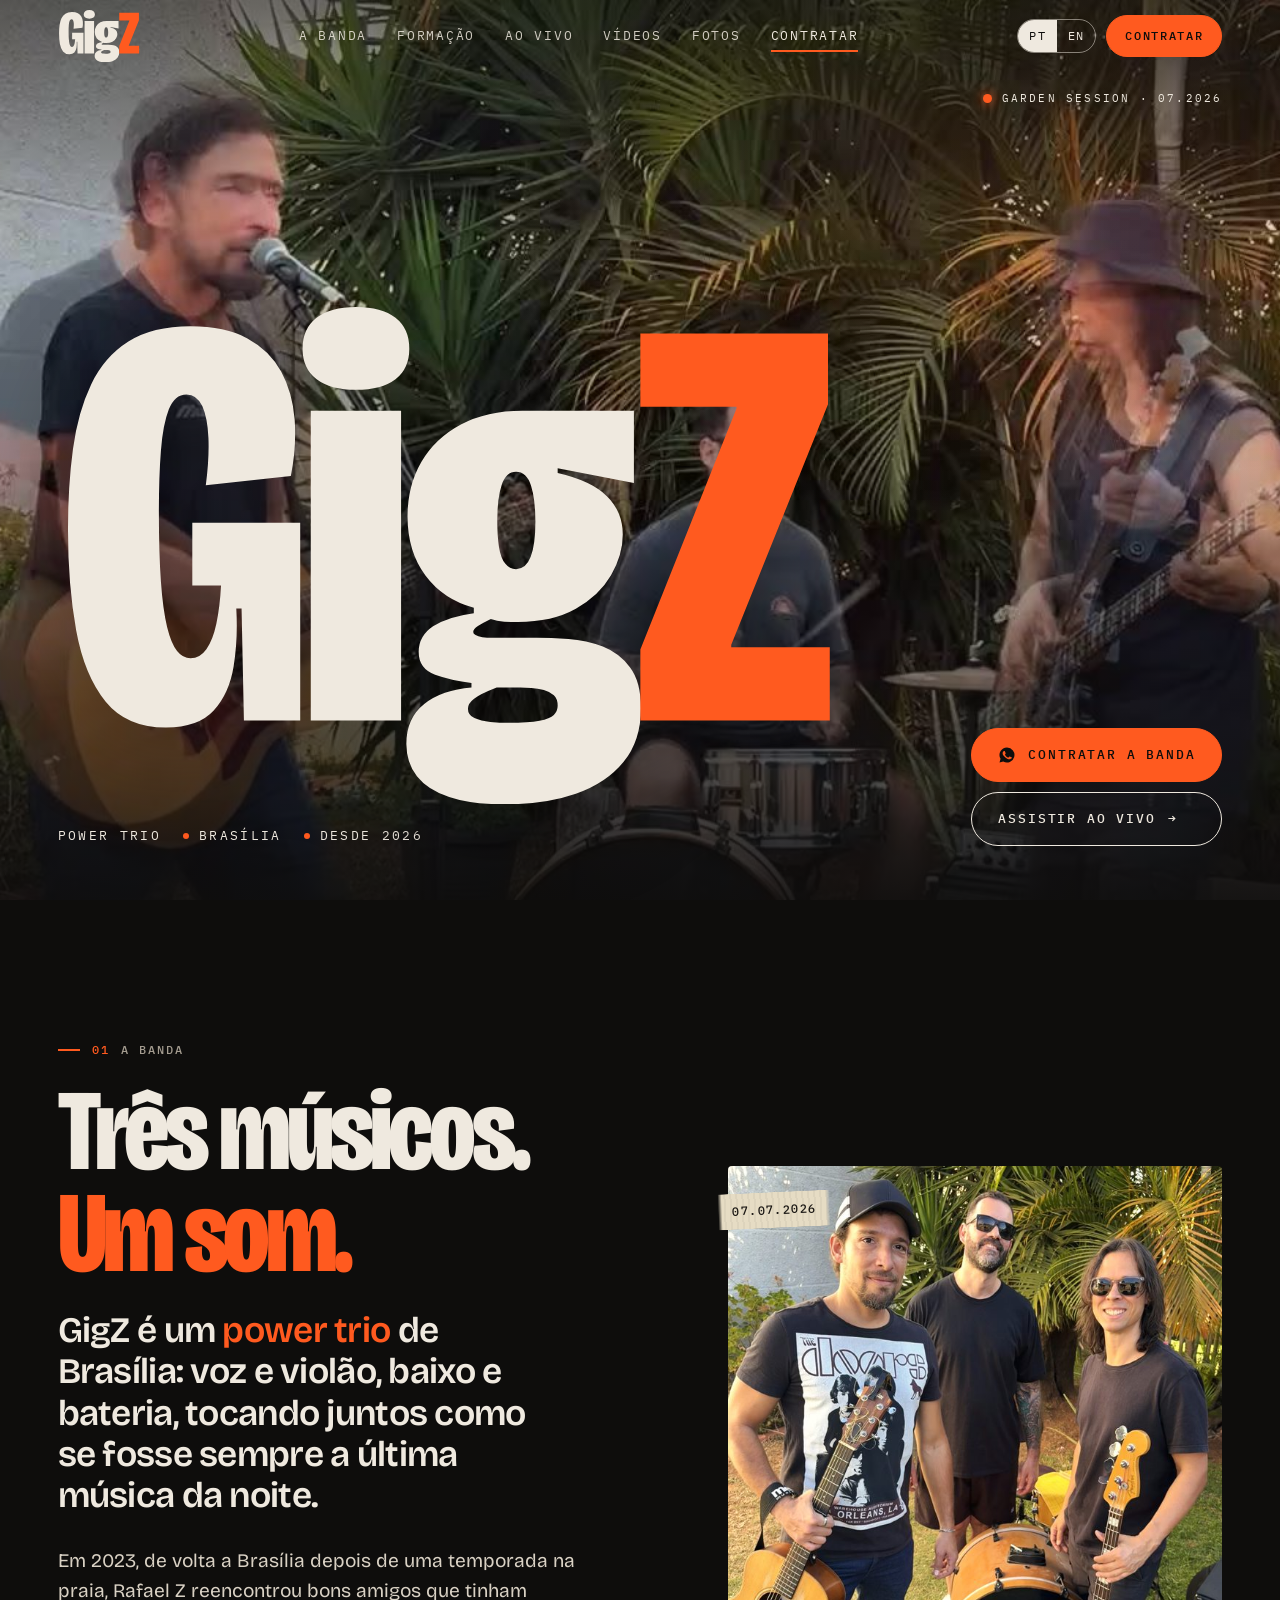
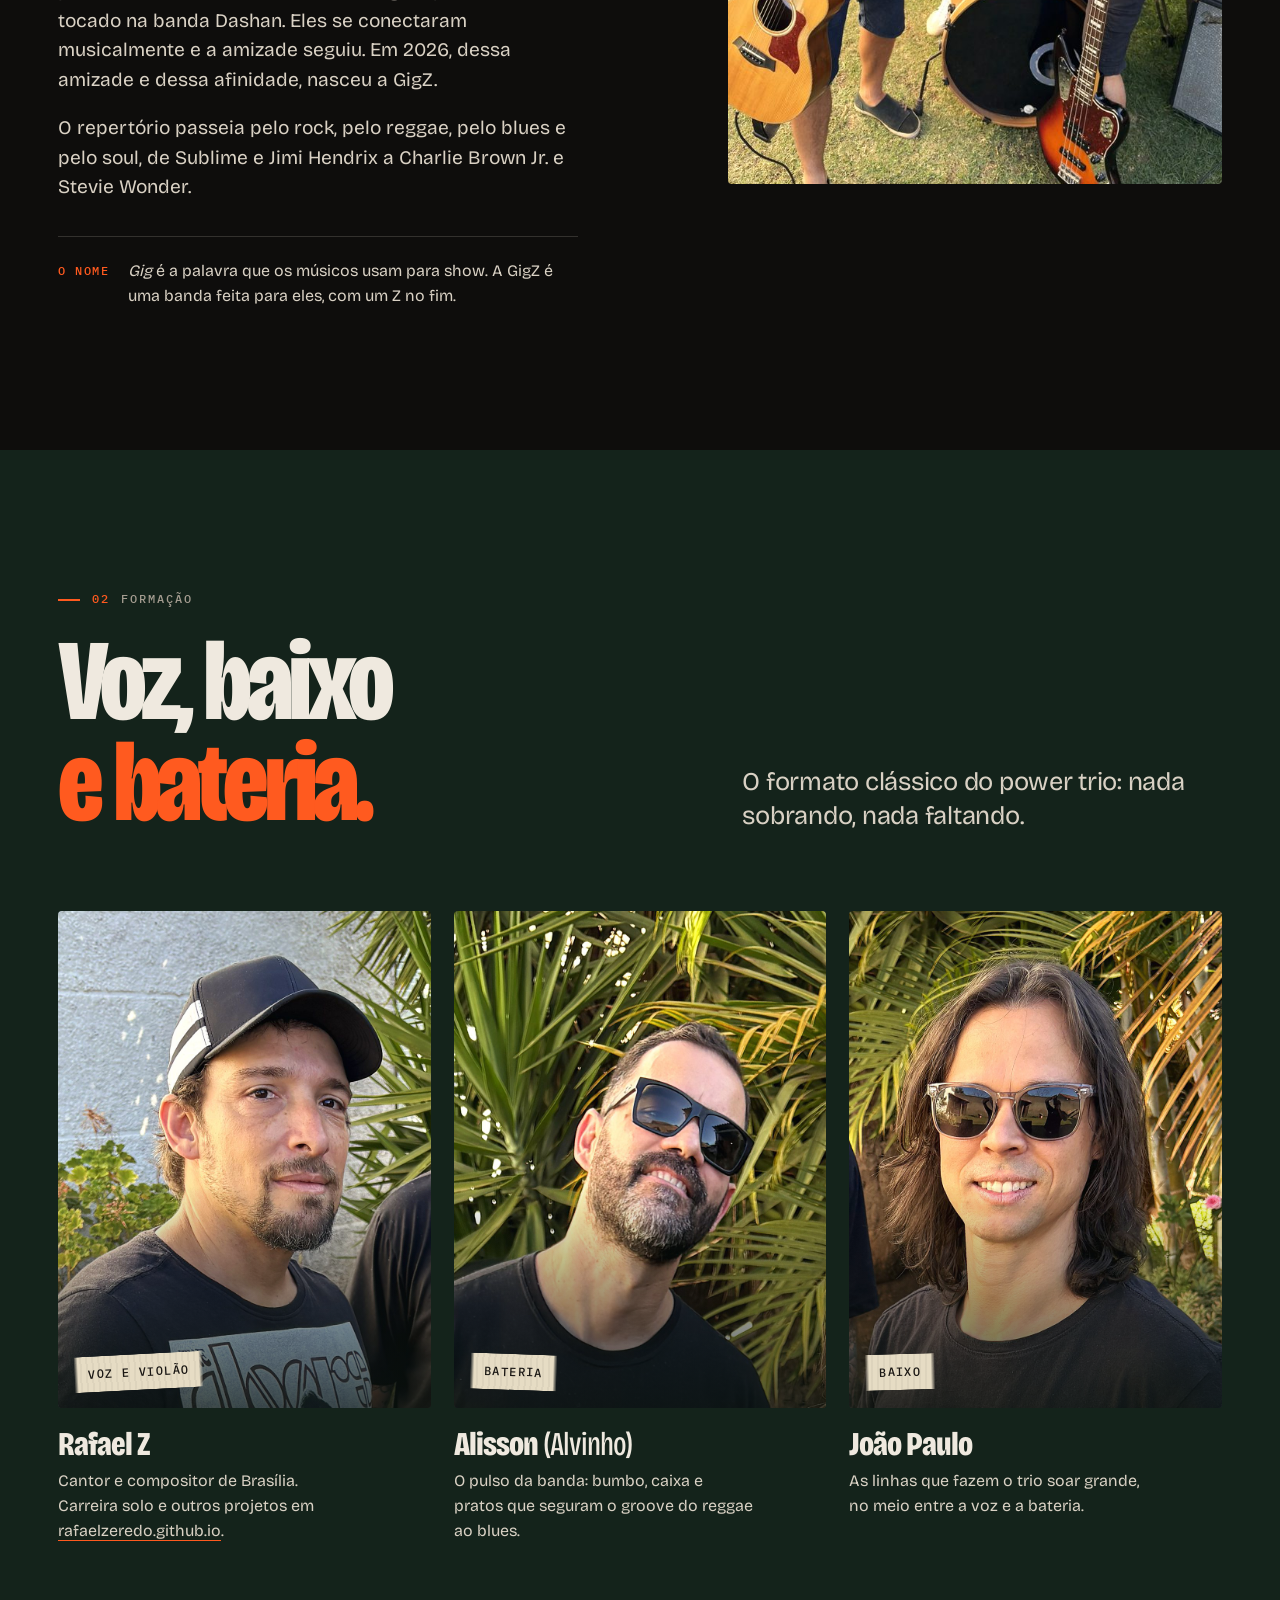
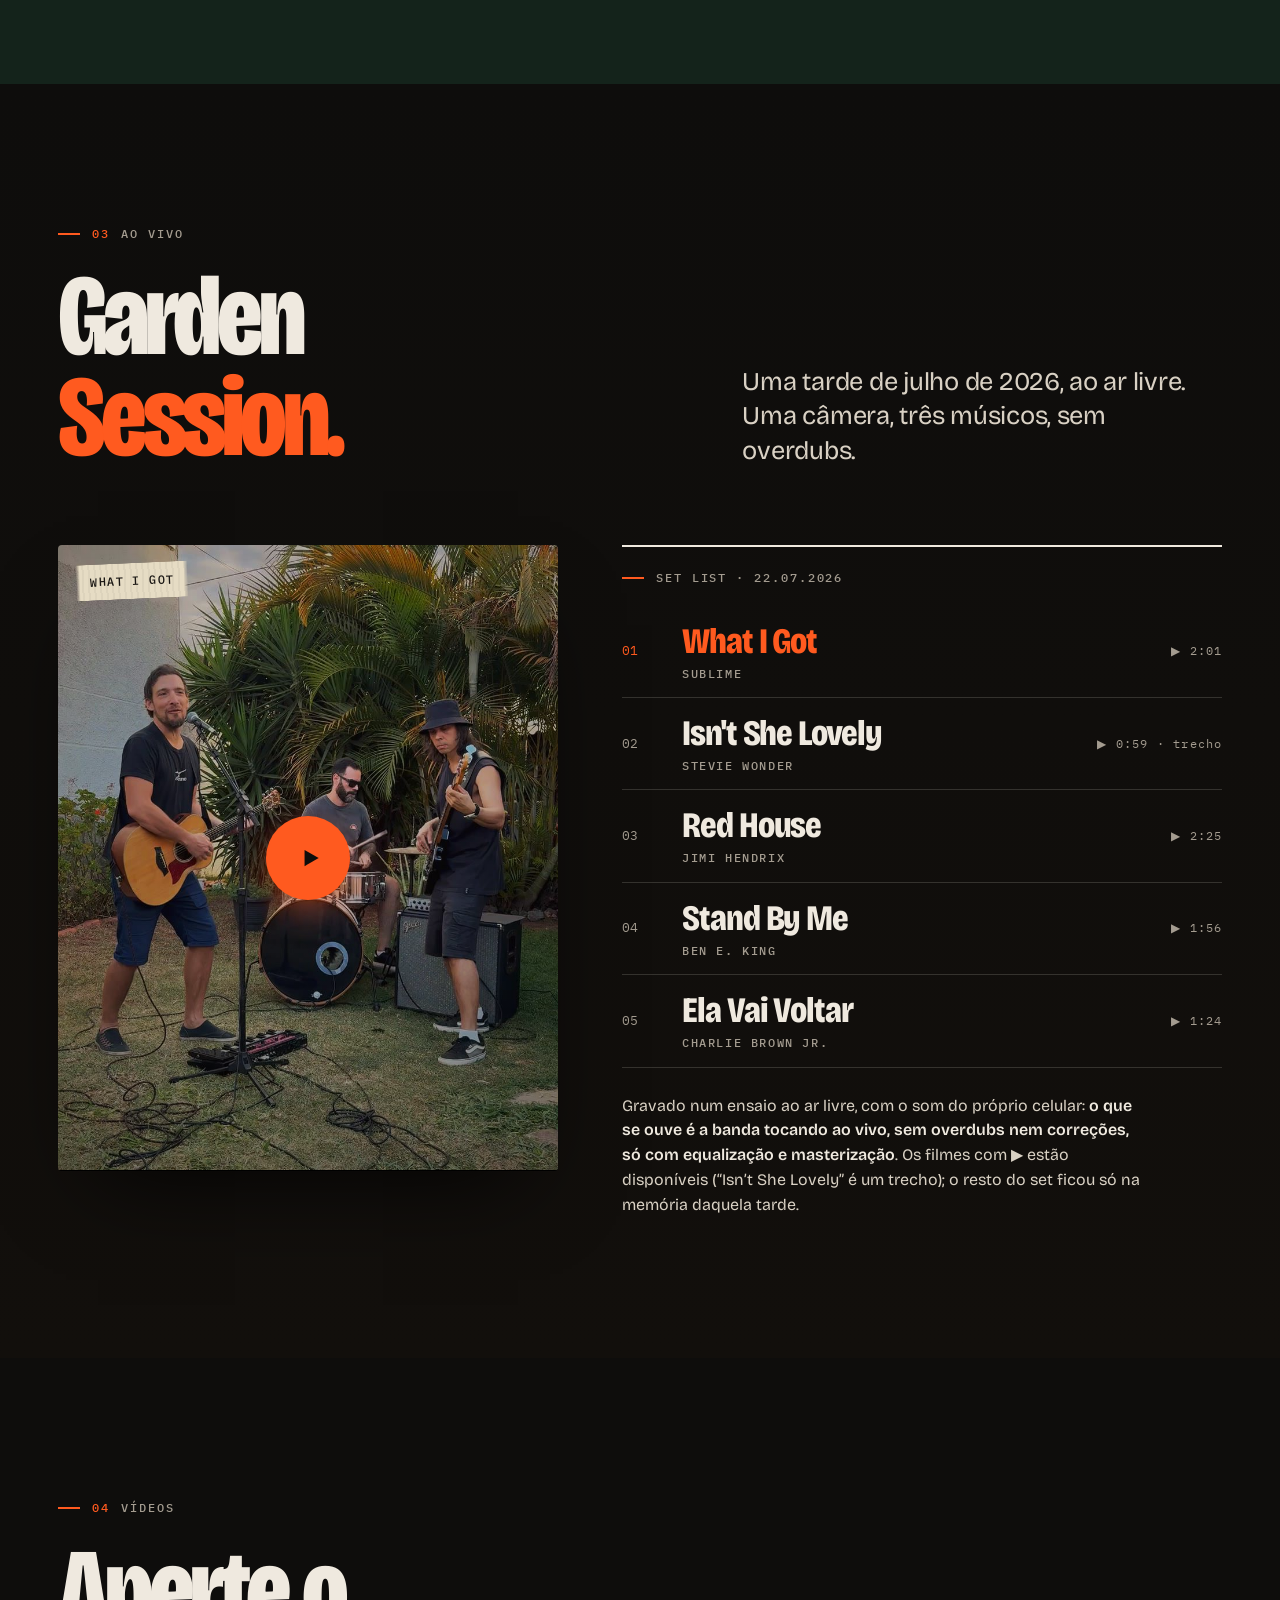
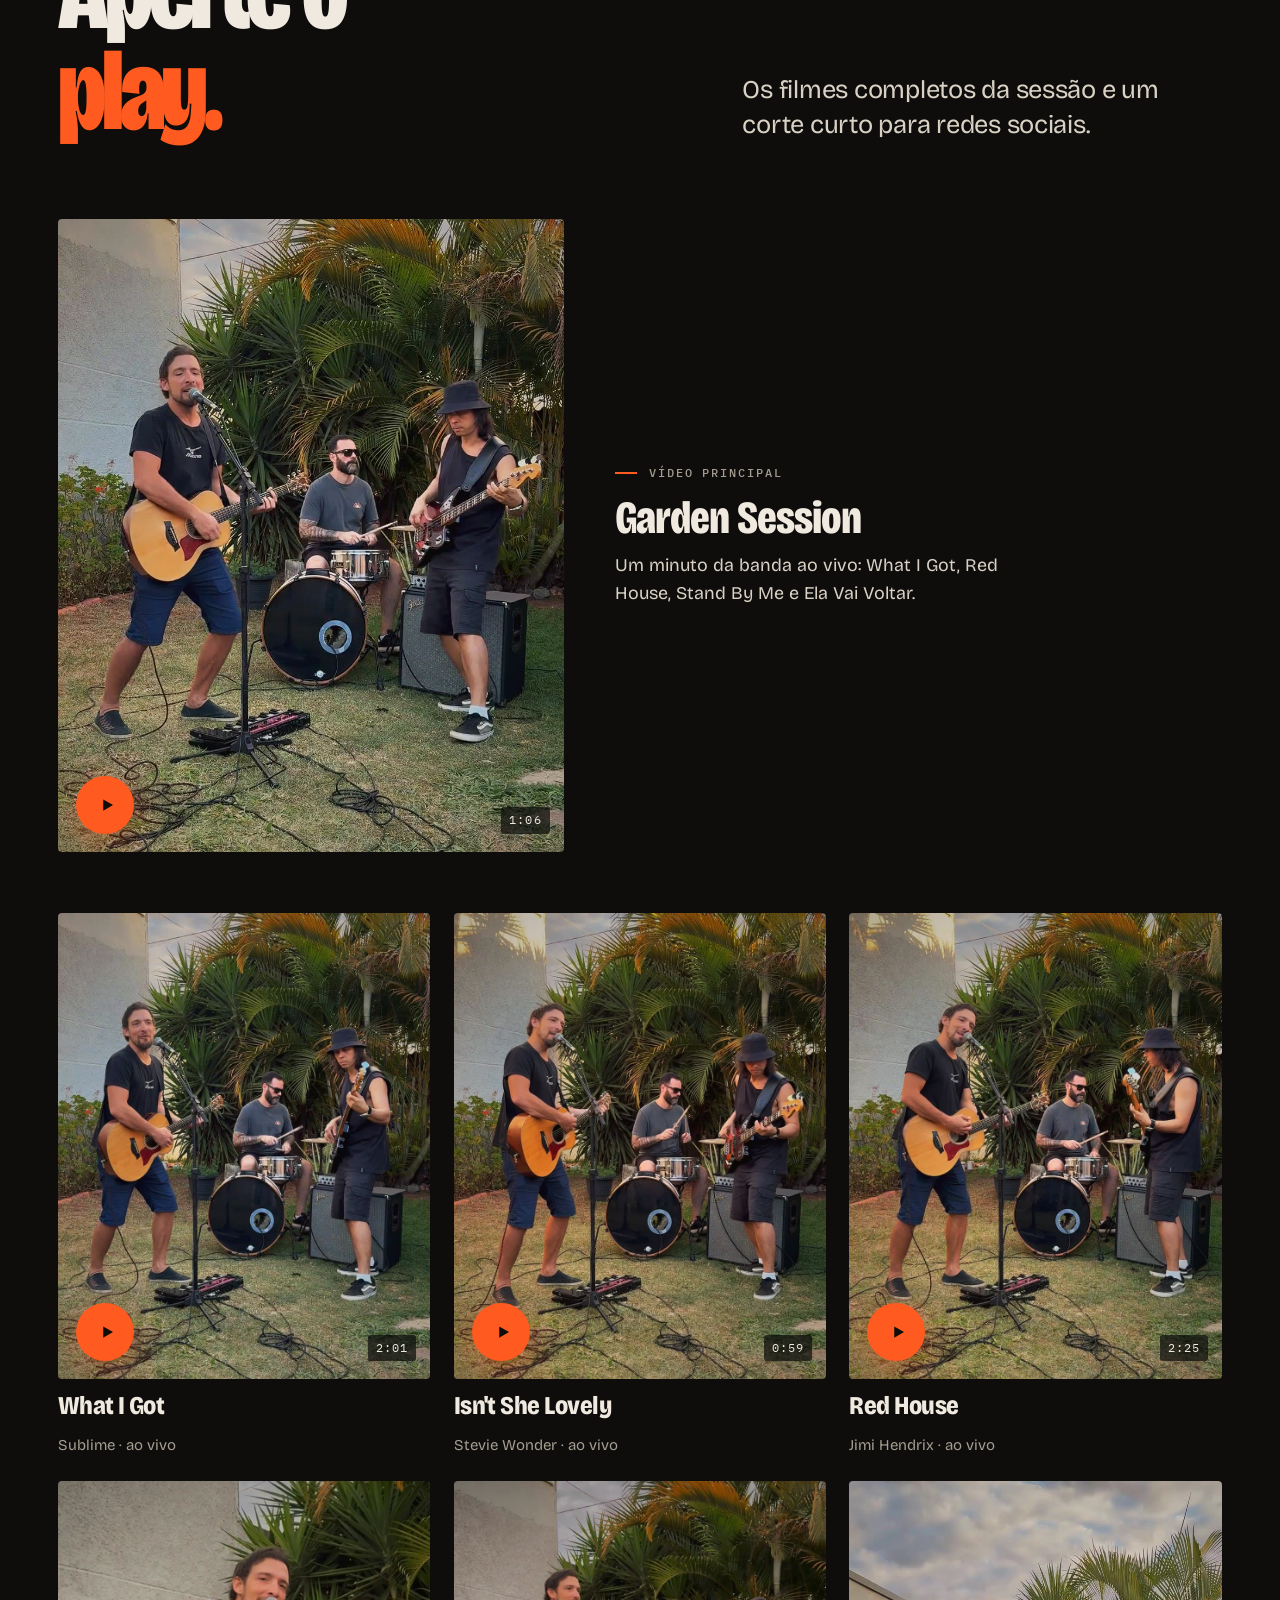
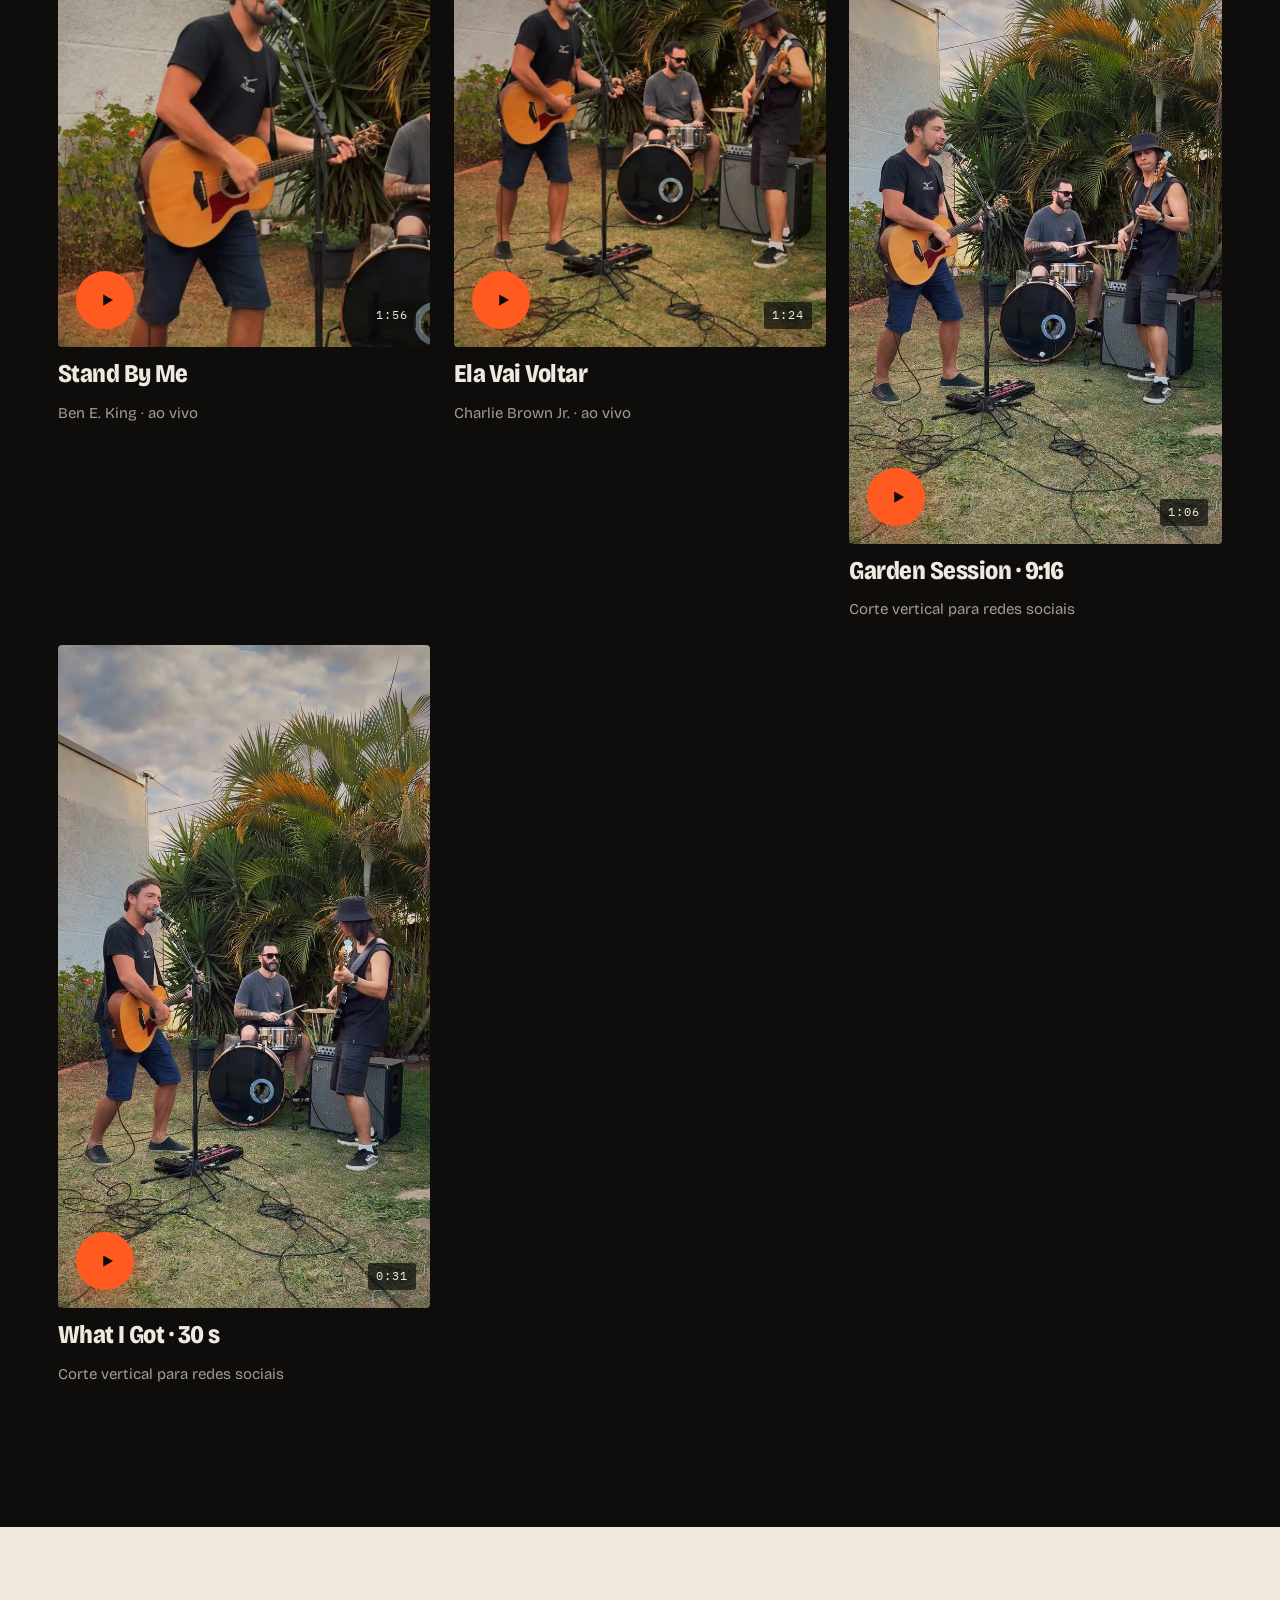
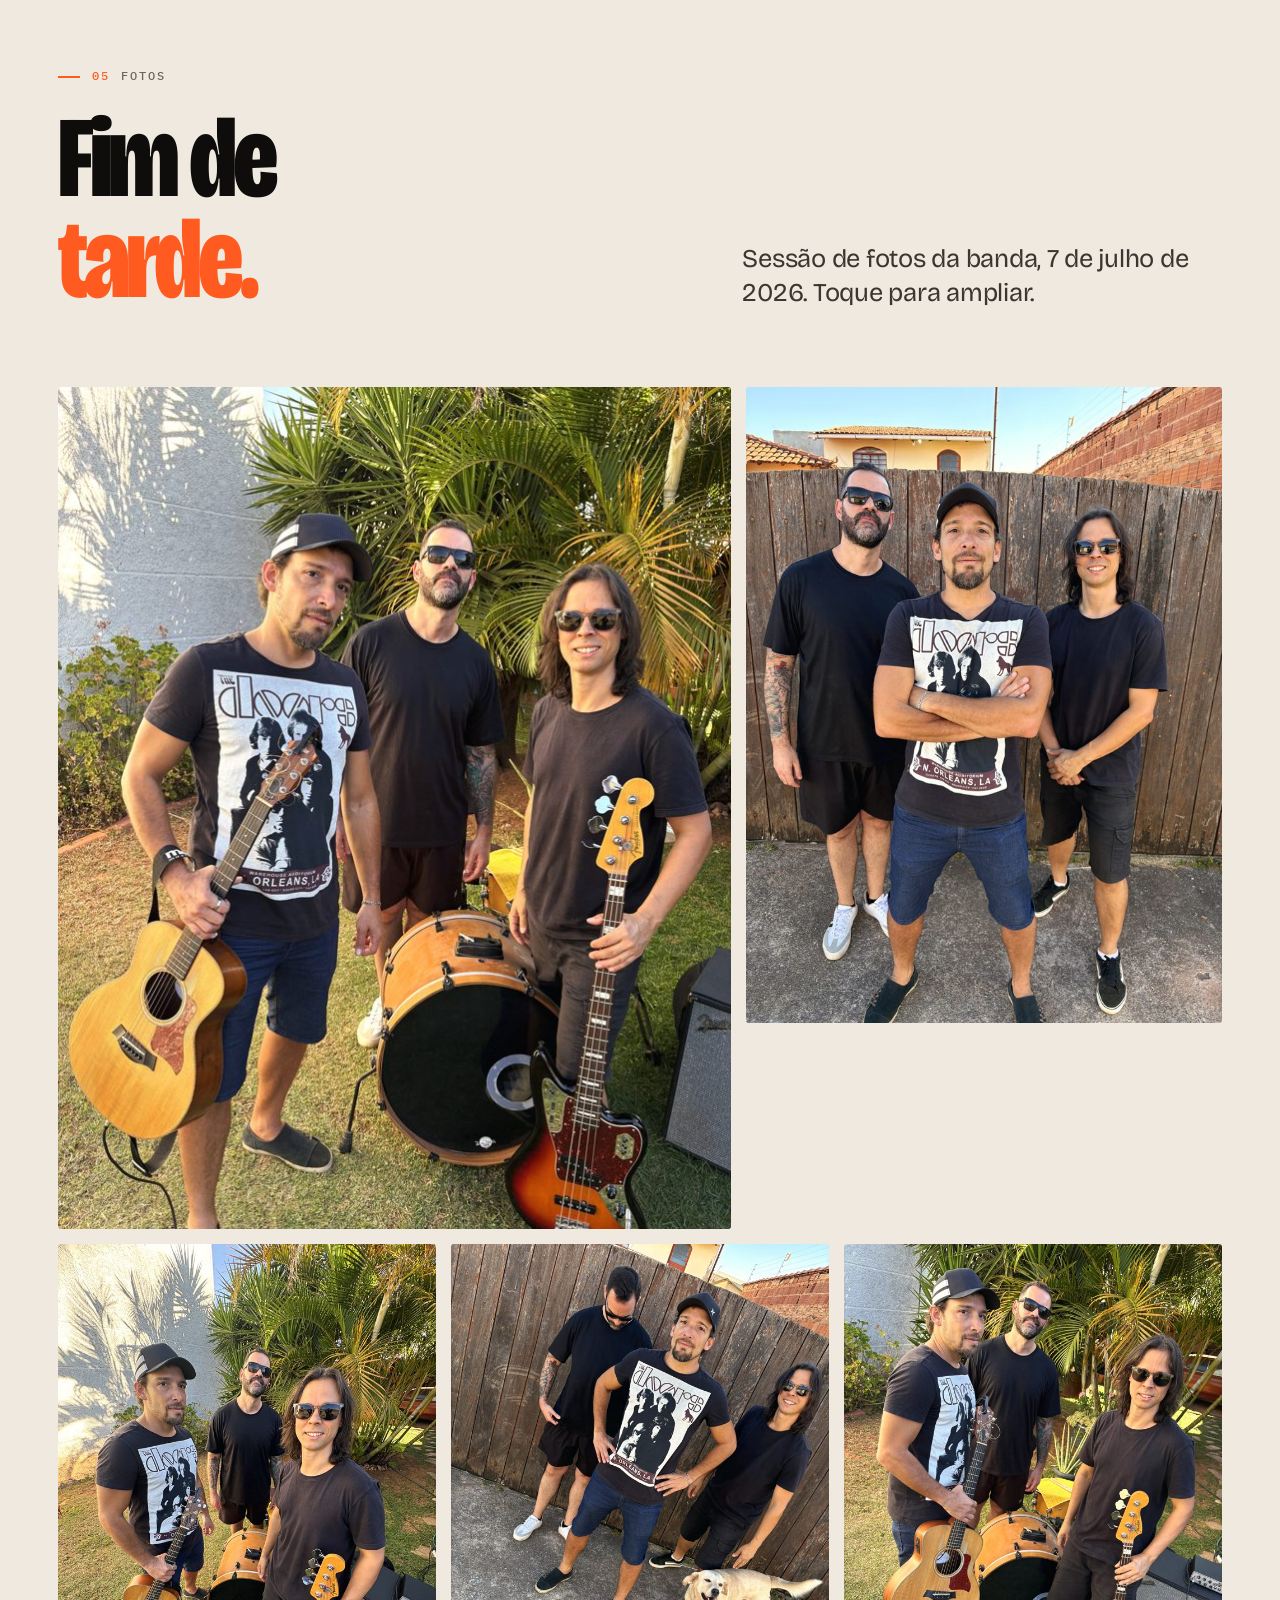
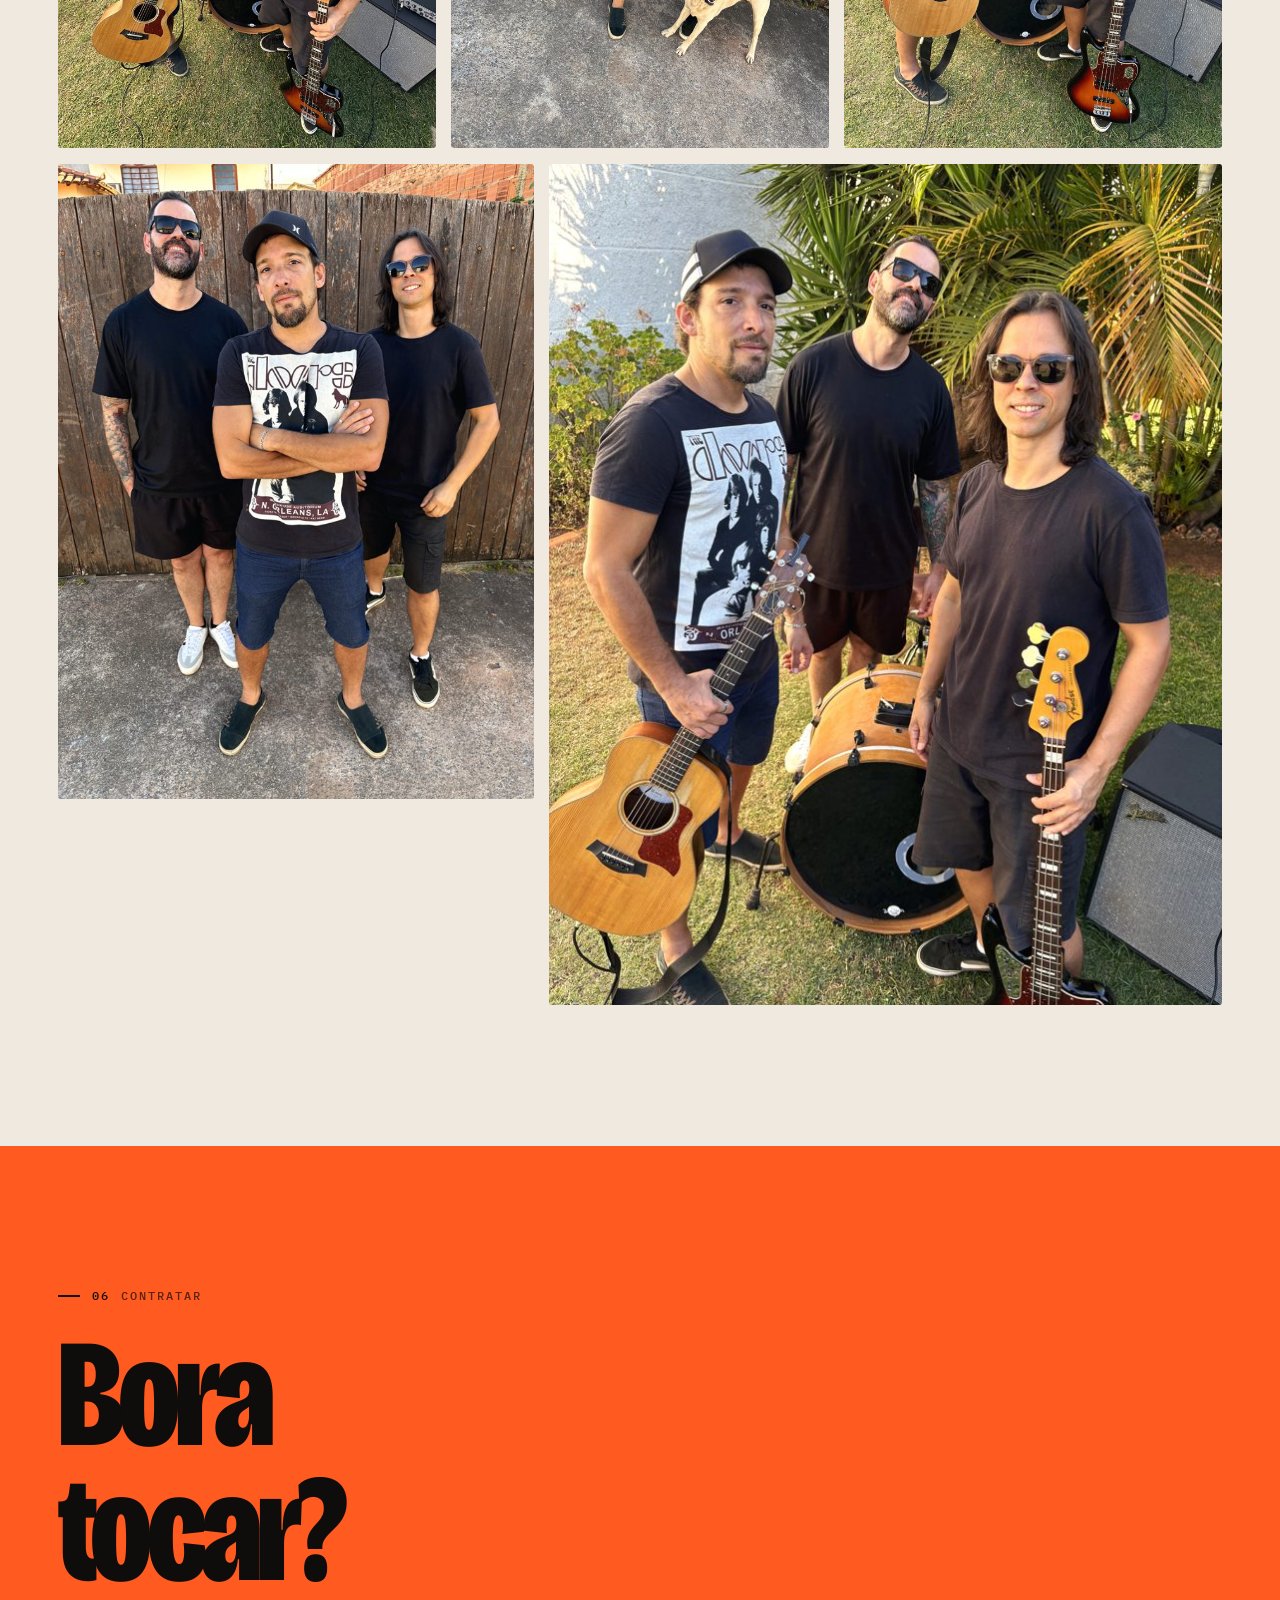
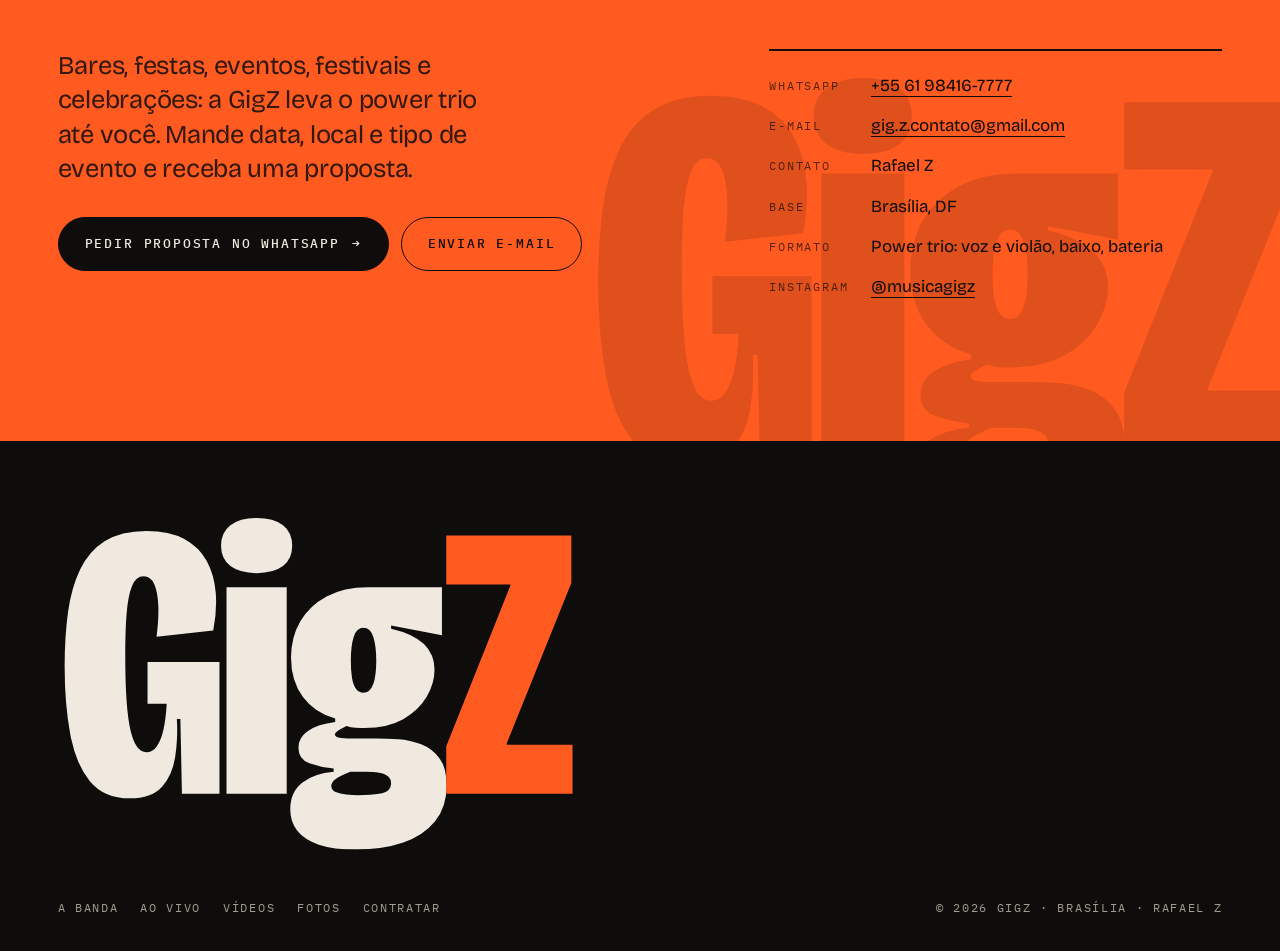
==== commit 22293b0a: "Isn't She Lovely excerpt, re-mastered audio (v2, true-peak controlled), end cards with lowercase URL" ====
--- a/index.html
+++ b/index.html
@@ -136,12 +136,12 @@
       <div class="setlist" role="list" aria-label="Set list">
         <div class="k" style="margin-top:22px">Set list · 22.07.2026</div>
         <button class="song" role="listitem" data-src="assets/video/film_what_i_got.mp4" data-poster="assets/video/film_what_i_got.jpg" data-title="What I Got" aria-current="true"><span class="n">01</span><span class="t">What I Got<small>Sublime</small></span><span class="d">▶ 2:01</span></button>
-        <div class="song nofilm" role="listitem"><span class="n">02</span><span class="t">Isn&#x27;t She Lovely<small>Stevie Wonder</small></span><span class="d">·</span></div>
+        <button class="song" role="listitem" data-src="assets/video/film_isnt_she_lovely.mp4" data-poster="assets/video/film_isnt_she_lovely.jpg" data-title="Isn&#x27;t She Lovely" aria-current="false"><span class="n">02</span><span class="t">Isn&#x27;t She Lovely<small>Stevie Wonder</small></span><span class="d">▶ 0:59 · trecho</span></button>
         <button class="song" role="listitem" data-src="assets/video/film_red_house.mp4" data-poster="assets/video/film_red_house.jpg" data-title="Red House" aria-current="false"><span class="n">03</span><span class="t">Red House<small>Jimi Hendrix</small></span><span class="d">▶ 2:25</span></button>
         <button class="song" role="listitem" data-src="assets/video/film_stand_by_me.mp4" data-poster="assets/video/film_stand_by_me.jpg" data-title="Stand By Me" aria-current="false"><span class="n">04</span><span class="t">Stand By Me<small>Ben E. King</small></span><span class="d">▶ 1:56</span></button>
         <button class="song" role="listitem" data-src="assets/video/film_ela_vai_voltar.mp4" data-poster="assets/video/film_ela_vai_voltar.jpg" data-title="Ela Vai Voltar" aria-current="false"><span class="n">05</span><span class="t">Ela Vai Voltar<small>Charlie Brown Jr.</small></span><span class="d">▶ 1:24</span></button>
       </div>
-      <p class="about"><span data-pt>Gravado num ensaio ao ar livre, com o som do próprio celular: <b>o que se ouve é a banda tocando ao vivo, sem overdubs nem correções, só com equalização e masterização</b>. Os filmes com ▶ estão disponíveis; o resto do set ficou só na memória daquela tarde.</span><span data-en>Recorded at an open-air rehearsal, with the phone's own sound: <b>what you hear is the band playing live, with no overdubs or fixes, only EQ and mastering</b>. Songs marked ▶ have a film; the rest of the set lives only in the memory of that afternoon.</span></p>
+      <p class="about"><span data-pt>Gravado num ensaio ao ar livre, com o som do próprio celular: <b>o que se ouve é a banda tocando ao vivo, sem overdubs nem correções, só com equalização e masterização</b>. Os filmes com ▶ estão disponíveis (“Isn’t She Lovely” é um trecho); o resto do set ficou só na memória daquela tarde.</span><span data-en>Recorded at an open-air rehearsal, with the phone's own sound: <b>what you hear is the band playing live, with no overdubs or fixes, only EQ and mastering</b>. Songs marked ▶ have a film (“Isn’t She Lovely” is an excerpt); the rest of the set lives only in the memory of that afternoon.</span></p>
     </div>
   </div>
 </section>
@@ -153,7 +153,7 @@
     <h2 class="h2"><span data-pt>Aperte o<br><em>play.</em></span><span data-en>Press<br><em>play.</em></span></h2></div>
     <p class="lead"><span data-pt>Os filmes completos da sessão e um corte curto para redes sociais.</span><span data-en>The full session films and a short cut for social media.</span></p>
   </div>
-  <div class="vgrid"><button class="vcard feature rv" data-video="assets/video/film_promo.mp4" data-poster="assets/video/film_promo.jpg" data-caption="GigZ · Garden Session 07.2026"><span class="thumb"><img src="assets/video/film_promo.jpg" alt="" loading="lazy"><span class="play"><svg viewBox="0 0 24 24" fill="currentColor" aria-hidden="true"><path d="M7 4.5v15l13-7.5z"/></svg></span><span class="dur">1:06</span></span><span class="meta"><span class="k" style="margin-bottom:14px"><span data-pt>Vídeo principal</span><span data-en>Main video</span></span><h3>Garden Session</h3><p><span data-pt>Um minuto da banda ao vivo: What I Got, Red House, Stand By Me e Ela Vai Voltar.</span><span data-en>One minute of the band live: What I Got, Red House, Stand By Me and Ela Vai Voltar.</span></p></span></button><button class="vcard rv" data-video="assets/video/film_what_i_got.mp4" data-poster="assets/video/film_what_i_got.jpg" data-caption="GigZ · What I Got (Sublime) · Garden Session 07.2026"><span class="thumb"><img src="assets/video/film_what_i_got.jpg" alt="" loading="lazy"><span class="play"><svg viewBox="0 0 24 24" fill="currentColor" aria-hidden="true"><path d="M7 4.5v15l13-7.5z"/></svg></span><span class="dur">2:01</span></span><h3>What I Got</h3><p>Sublime · <span data-pt>ao vivo</span><span data-en>live</span></p></button><button class="vcard rv" data-video="assets/video/film_red_house.mp4" data-poster="assets/video/film_red_house.jpg" data-caption="GigZ · Red House (Jimi Hendrix) · Garden Session 07.2026"><span class="thumb"><img src="assets/video/film_red_house.jpg" alt="" loading="lazy"><span class="play"><svg viewBox="0 0 24 24" fill="currentColor" aria-hidden="true"><path d="M7 4.5v15l13-7.5z"/></svg></span><span class="dur">2:25</span></span><h3>Red House</h3><p>Jimi Hendrix · <span data-pt>ao vivo</span><span data-en>live</span></p></button><button class="vcard rv" data-video="assets/video/film_stand_by_me.mp4" data-poster="assets/video/film_stand_by_me.jpg" data-caption="GigZ · Stand By Me (Ben E. King) · Garden Session 07.2026"><span class="thumb"><img src="assets/video/film_stand_by_me.jpg" alt="" loading="lazy"><span class="play"><svg viewBox="0 0 24 24" fill="currentColor" aria-hidden="true"><path d="M7 4.5v15l13-7.5z"/></svg></span><span class="dur">1:56</span></span><h3>Stand By Me</h3><p>Ben E. King · <span data-pt>ao vivo</span><span data-en>live</span></p></button><button class="vcard rv" data-video="assets/video/film_ela_vai_voltar.mp4" data-poster="assets/video/film_ela_vai_voltar.jpg" data-caption="GigZ · Ela Vai Voltar (Charlie Brown Jr.) · Garden Session 07.2026"><span class="thumb"><img src="assets/video/film_ela_vai_voltar.jpg" alt="" loading="lazy"><span class="play"><svg viewBox="0 0 24 24" fill="currentColor" aria-hidden="true"><path d="M7 4.5v15l13-7.5z"/></svg></span><span class="dur">1:24</span></span><h3>Ela Vai Voltar</h3><p>Charlie Brown Jr. · <span data-pt>ao vivo</span><span data-en>live</span></p></button><button class="vcard rv" data-video="assets/video/film_promo_916.mp4" data-poster="assets/video/film_promo_916.jpg" data-caption="GigZ · Garden Session · 9:16 (Reels · Stories) · Garden Session 07.2026"><span class="thumb tall"><img src="assets/video/film_promo_916.jpg" alt="" loading="lazy"><span class="play"><svg viewBox="0 0 24 24" fill="currentColor" aria-hidden="true"><path d="M7 4.5v15l13-7.5z"/></svg></span><span class="dur">1:06</span></span><h3>Garden Session · 9:16</h3><p><span data-pt>Corte vertical para redes sociais</span><span data-en>Vertical cut for social media</span></p></button><button class="vcard rv" data-video="assets/video/film_social_what_i_got_916.mp4" data-poster="assets/video/film_social_what_i_got_916.jpg" data-caption="GigZ · What I Got · 30 s (Reels · Stories) · Garden Session 07.2026"><span class="thumb tall"><img src="assets/video/film_social_what_i_got_916.jpg" alt="" loading="lazy"><span class="play"><svg viewBox="0 0 24 24" fill="currentColor" aria-hidden="true"><path d="M7 4.5v15l13-7.5z"/></svg></span><span class="dur">0:31</span></span><h3>What I Got · 30 s</h3><p><span data-pt>Corte vertical para redes sociais</span><span data-en>Vertical cut for social media</span></p></button></div>
+  <div class="vgrid"><button class="vcard feature rv" data-video="assets/video/film_promo.mp4" data-poster="assets/video/film_promo.jpg" data-caption="GigZ · Garden Session 07.2026"><span class="thumb"><img src="assets/video/film_promo.jpg" alt="" loading="lazy"><span class="play"><svg viewBox="0 0 24 24" fill="currentColor" aria-hidden="true"><path d="M7 4.5v15l13-7.5z"/></svg></span><span class="dur">1:06</span></span><span class="meta"><span class="k" style="margin-bottom:14px"><span data-pt>Vídeo principal</span><span data-en>Main video</span></span><h3>Garden Session</h3><p><span data-pt>Um minuto da banda ao vivo: What I Got, Red House, Stand By Me e Ela Vai Voltar.</span><span data-en>One minute of the band live: What I Got, Red House, Stand By Me and Ela Vai Voltar.</span></p></span></button><button class="vcard rv" data-video="assets/video/film_what_i_got.mp4" data-poster="assets/video/film_what_i_got.jpg" data-caption="GigZ · What I Got (Sublime) · Garden Session 07.2026"><span class="thumb"><img src="assets/video/film_what_i_got.jpg" alt="" loading="lazy"><span class="play"><svg viewBox="0 0 24 24" fill="currentColor" aria-hidden="true"><path d="M7 4.5v15l13-7.5z"/></svg></span><span class="dur">2:01</span></span><h3>What I Got</h3><p>Sublime · <span data-pt>ao vivo</span><span data-en>live</span></p></button><button class="vcard rv" data-video="assets/video/film_isnt_she_lovely.mp4" data-poster="assets/video/film_isnt_she_lovely.jpg" data-caption="GigZ · Isn&#x27;t She Lovely (Stevie Wonder) · Garden Session 07.2026"><span class="thumb"><img src="assets/video/film_isnt_she_lovely.jpg" alt="" loading="lazy"><span class="play"><svg viewBox="0 0 24 24" fill="currentColor" aria-hidden="true"><path d="M7 4.5v15l13-7.5z"/></svg></span><span class="dur">0:59</span></span><h3>Isn&#x27;t She Lovely</h3><p>Stevie Wonder · <span data-pt>ao vivo</span><span data-en>live</span></p></button><button class="vcard rv" data-video="assets/video/film_red_house.mp4" data-poster="assets/video/film_red_house.jpg" data-caption="GigZ · Red House (Jimi Hendrix) · Garden Session 07.2026"><span class="thumb"><img src="assets/video/film_red_house.jpg" alt="" loading="lazy"><span class="play"><svg viewBox="0 0 24 24" fill="currentColor" aria-hidden="true"><path d="M7 4.5v15l13-7.5z"/></svg></span><span class="dur">2:25</span></span><h3>Red House</h3><p>Jimi Hendrix · <span data-pt>ao vivo</span><span data-en>live</span></p></button><button class="vcard rv" data-video="assets/video/film_stand_by_me.mp4" data-poster="assets/video/film_stand_by_me.jpg" data-caption="GigZ · Stand By Me (Ben E. King) · Garden Session 07.2026"><span class="thumb"><img src="assets/video/film_stand_by_me.jpg" alt="" loading="lazy"><span class="play"><svg viewBox="0 0 24 24" fill="currentColor" aria-hidden="true"><path d="M7 4.5v15l13-7.5z"/></svg></span><span class="dur">1:56</span></span><h3>Stand By Me</h3><p>Ben E. King · <span data-pt>ao vivo</span><span data-en>live</span></p></button><button class="vcard rv" data-video="assets/video/film_ela_vai_voltar.mp4" data-poster="assets/video/film_ela_vai_voltar.jpg" data-caption="GigZ · Ela Vai Voltar (Charlie Brown Jr.) · Garden Session 07.2026"><span class="thumb"><img src="assets/video/film_ela_vai_voltar.jpg" alt="" loading="lazy"><span class="play"><svg viewBox="0 0 24 24" fill="currentColor" aria-hidden="true"><path d="M7 4.5v15l13-7.5z"/></svg></span><span class="dur">1:24</span></span><h3>Ela Vai Voltar</h3><p>Charlie Brown Jr. · <span data-pt>ao vivo</span><span data-en>live</span></p></button><button class="vcard rv" data-video="assets/video/film_promo_916.mp4" data-poster="assets/video/film_promo_916.jpg" data-caption="GigZ · Garden Session · 9:16 (Reels · Stories) · Garden Session 07.2026"><span class="thumb tall"><img src="assets/video/film_promo_916.jpg" alt="" loading="lazy"><span class="play"><svg viewBox="0 0 24 24" fill="currentColor" aria-hidden="true"><path d="M7 4.5v15l13-7.5z"/></svg></span><span class="dur">1:06</span></span><h3>Garden Session · 9:16</h3><p><span data-pt>Corte vertical para redes sociais</span><span data-en>Vertical cut for social media</span></p></button><button class="vcard rv" data-video="assets/video/film_social_what_i_got_916.mp4" data-poster="assets/video/film_social_what_i_got_916.jpg" data-caption="GigZ · What I Got · 30 s (Reels · Stories) · Garden Session 07.2026"><span class="thumb tall"><img src="assets/video/film_social_what_i_got_916.jpg" alt="" loading="lazy"><span class="play"><svg viewBox="0 0 24 24" fill="currentColor" aria-hidden="true"><path d="M7 4.5v15l13-7.5z"/></svg></span><span class="dur">0:31</span></span><h3>What I Got · 30 s</h3><p><span data-pt>Corte vertical para redes sociais</span><span data-en>Vertical cut for social media</span></p></button></div>
 </section>
 
 <!-- 05 PHOTOS -->
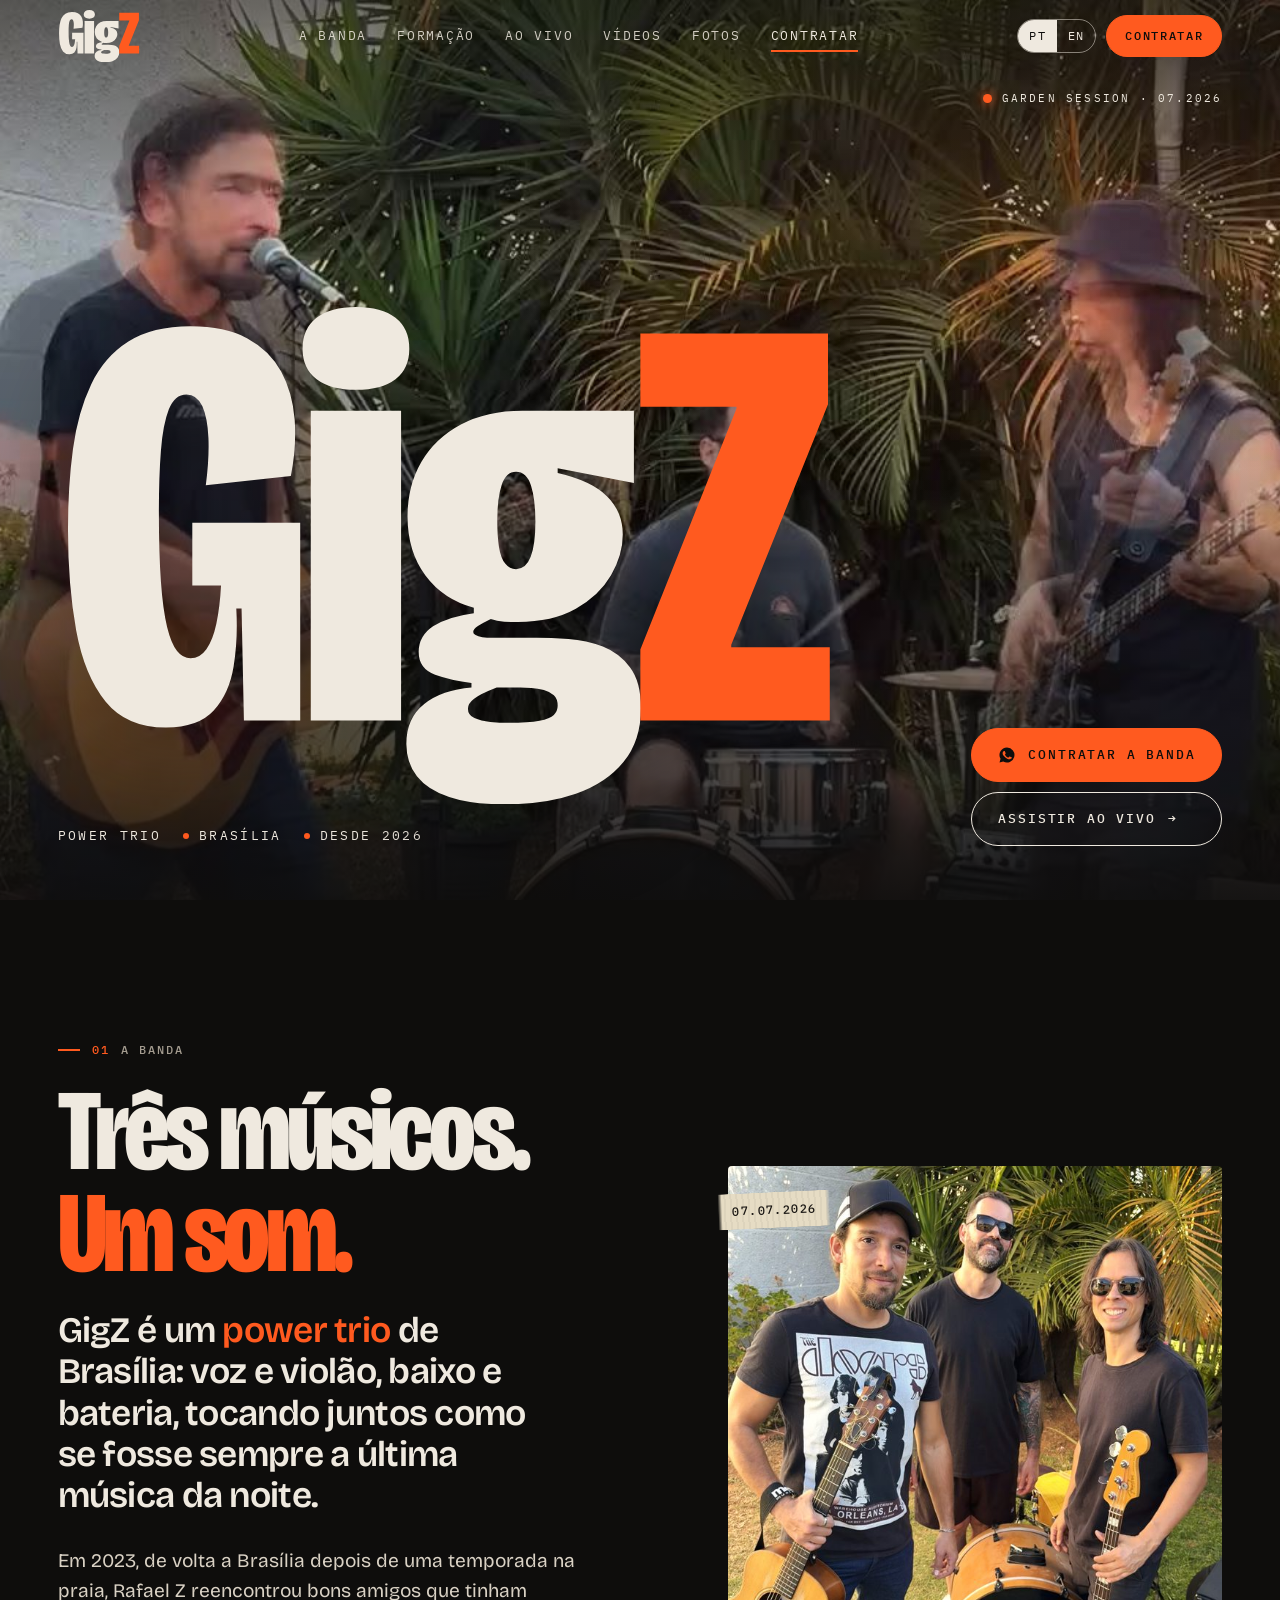
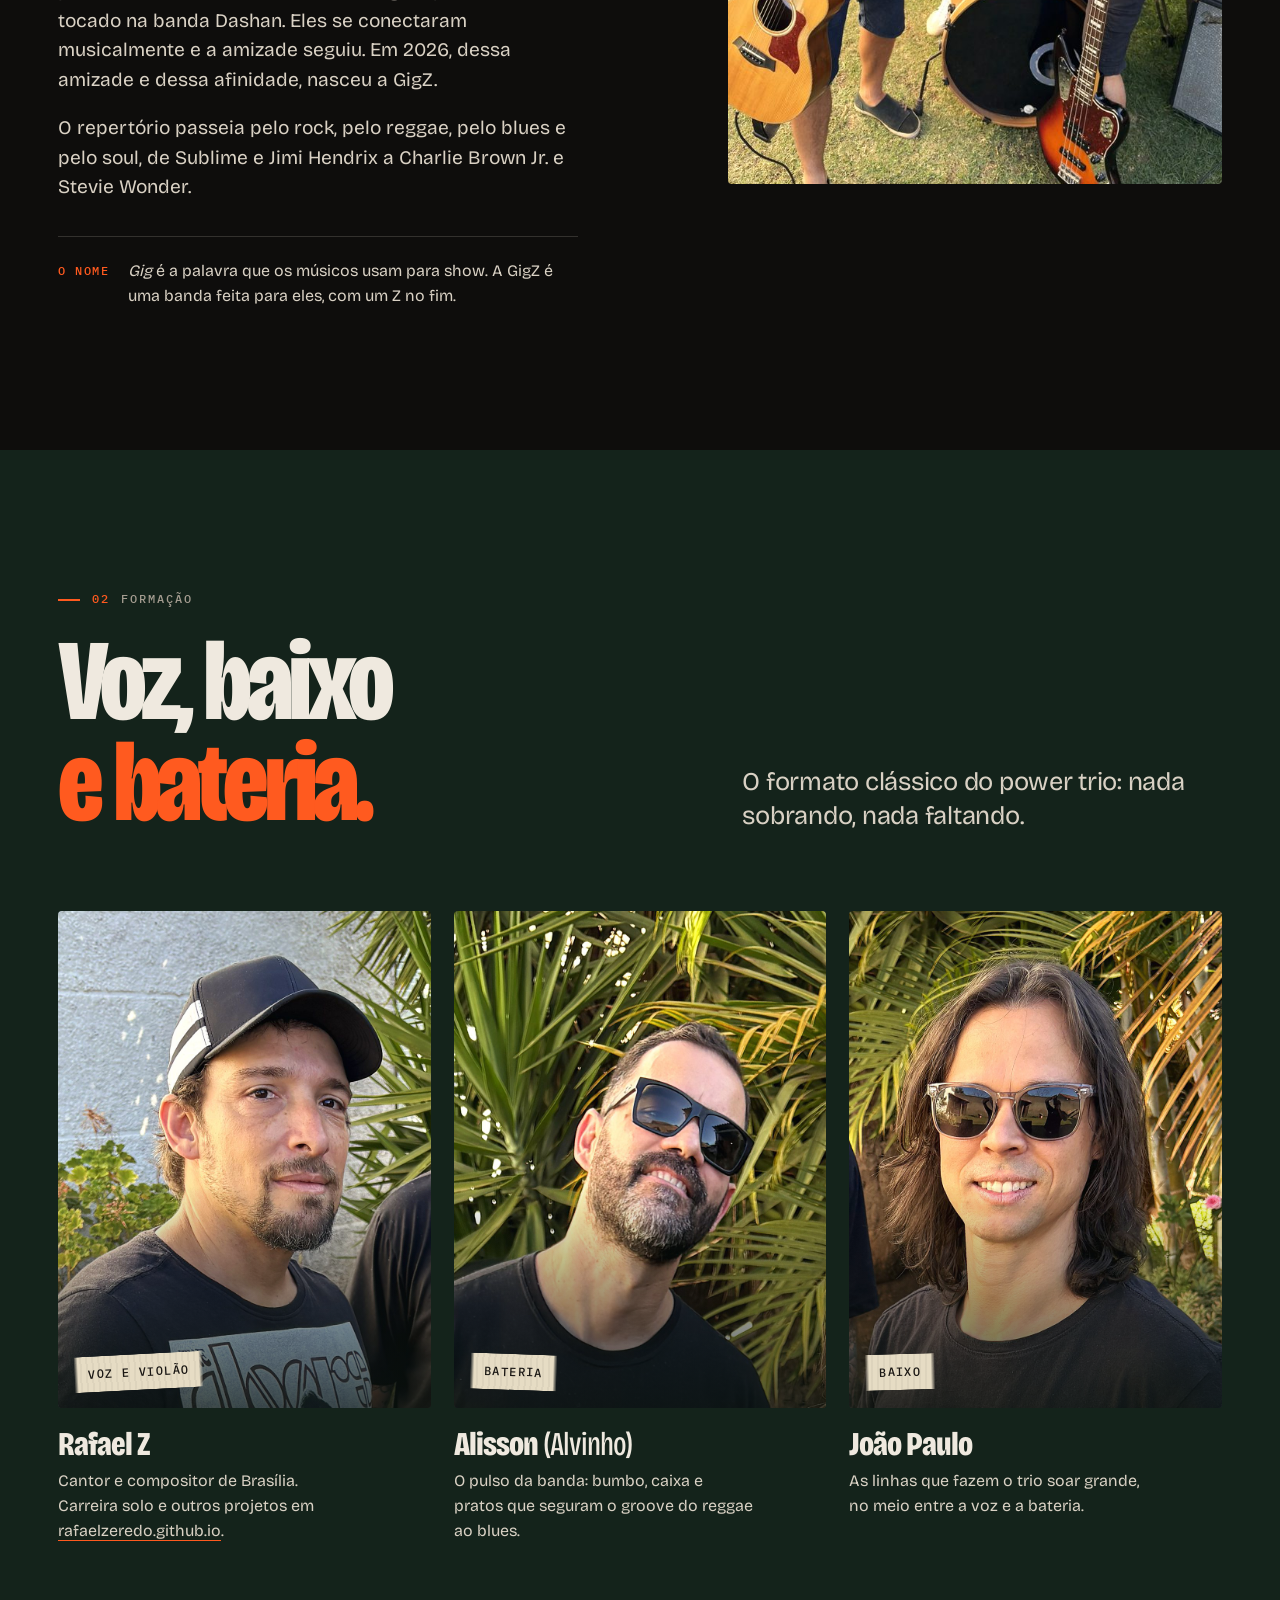
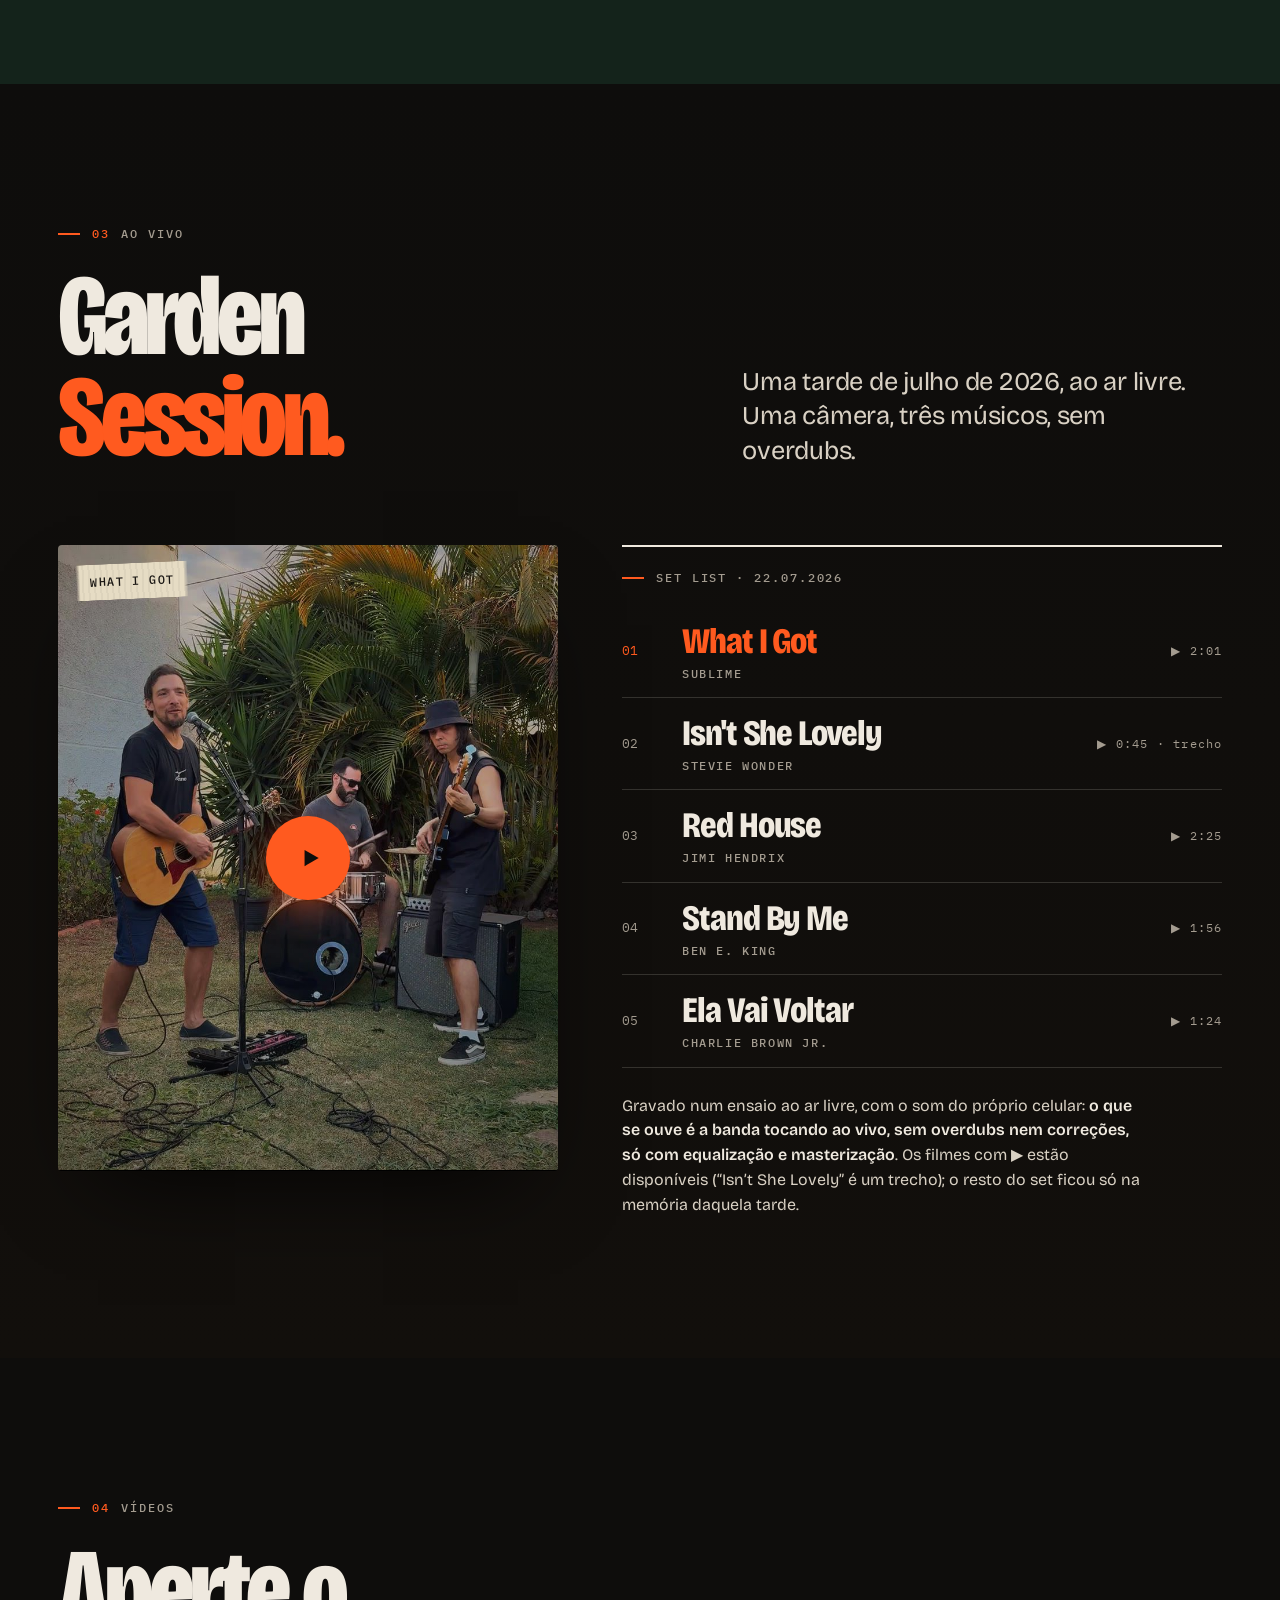
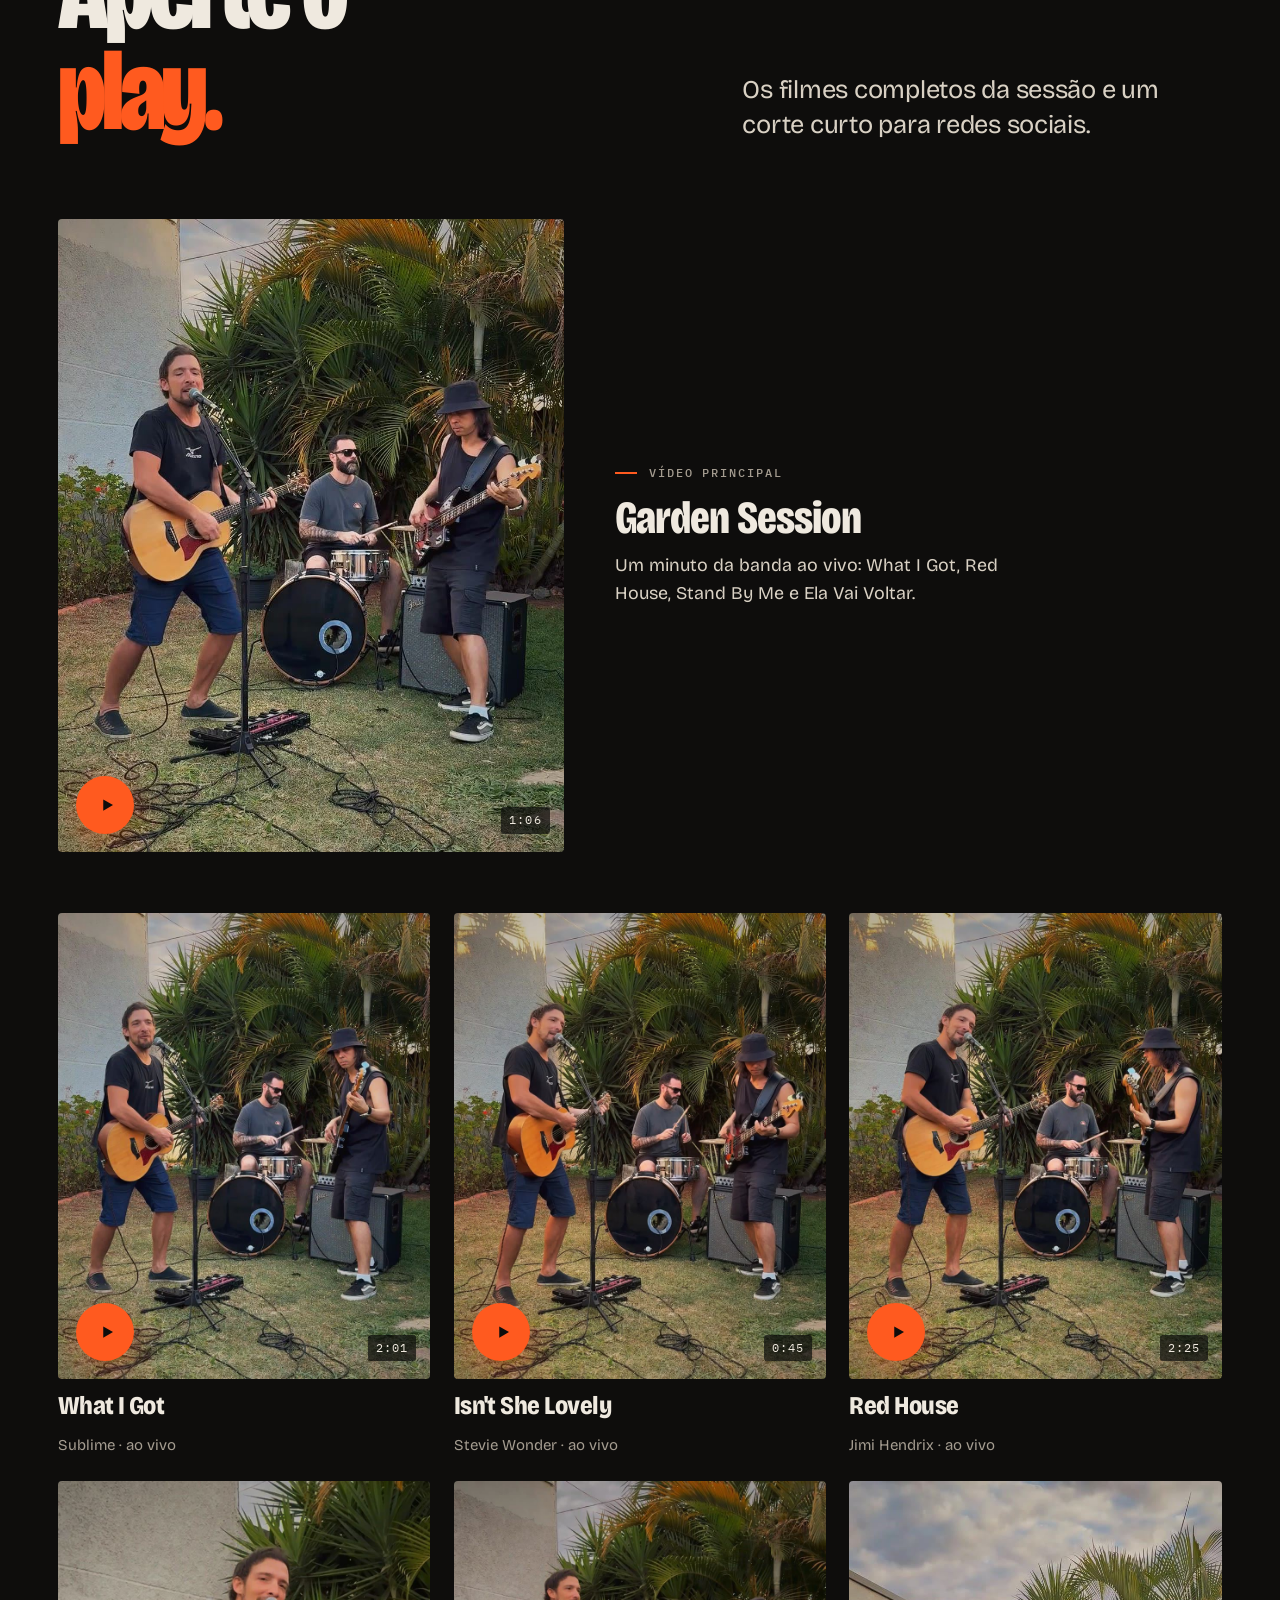
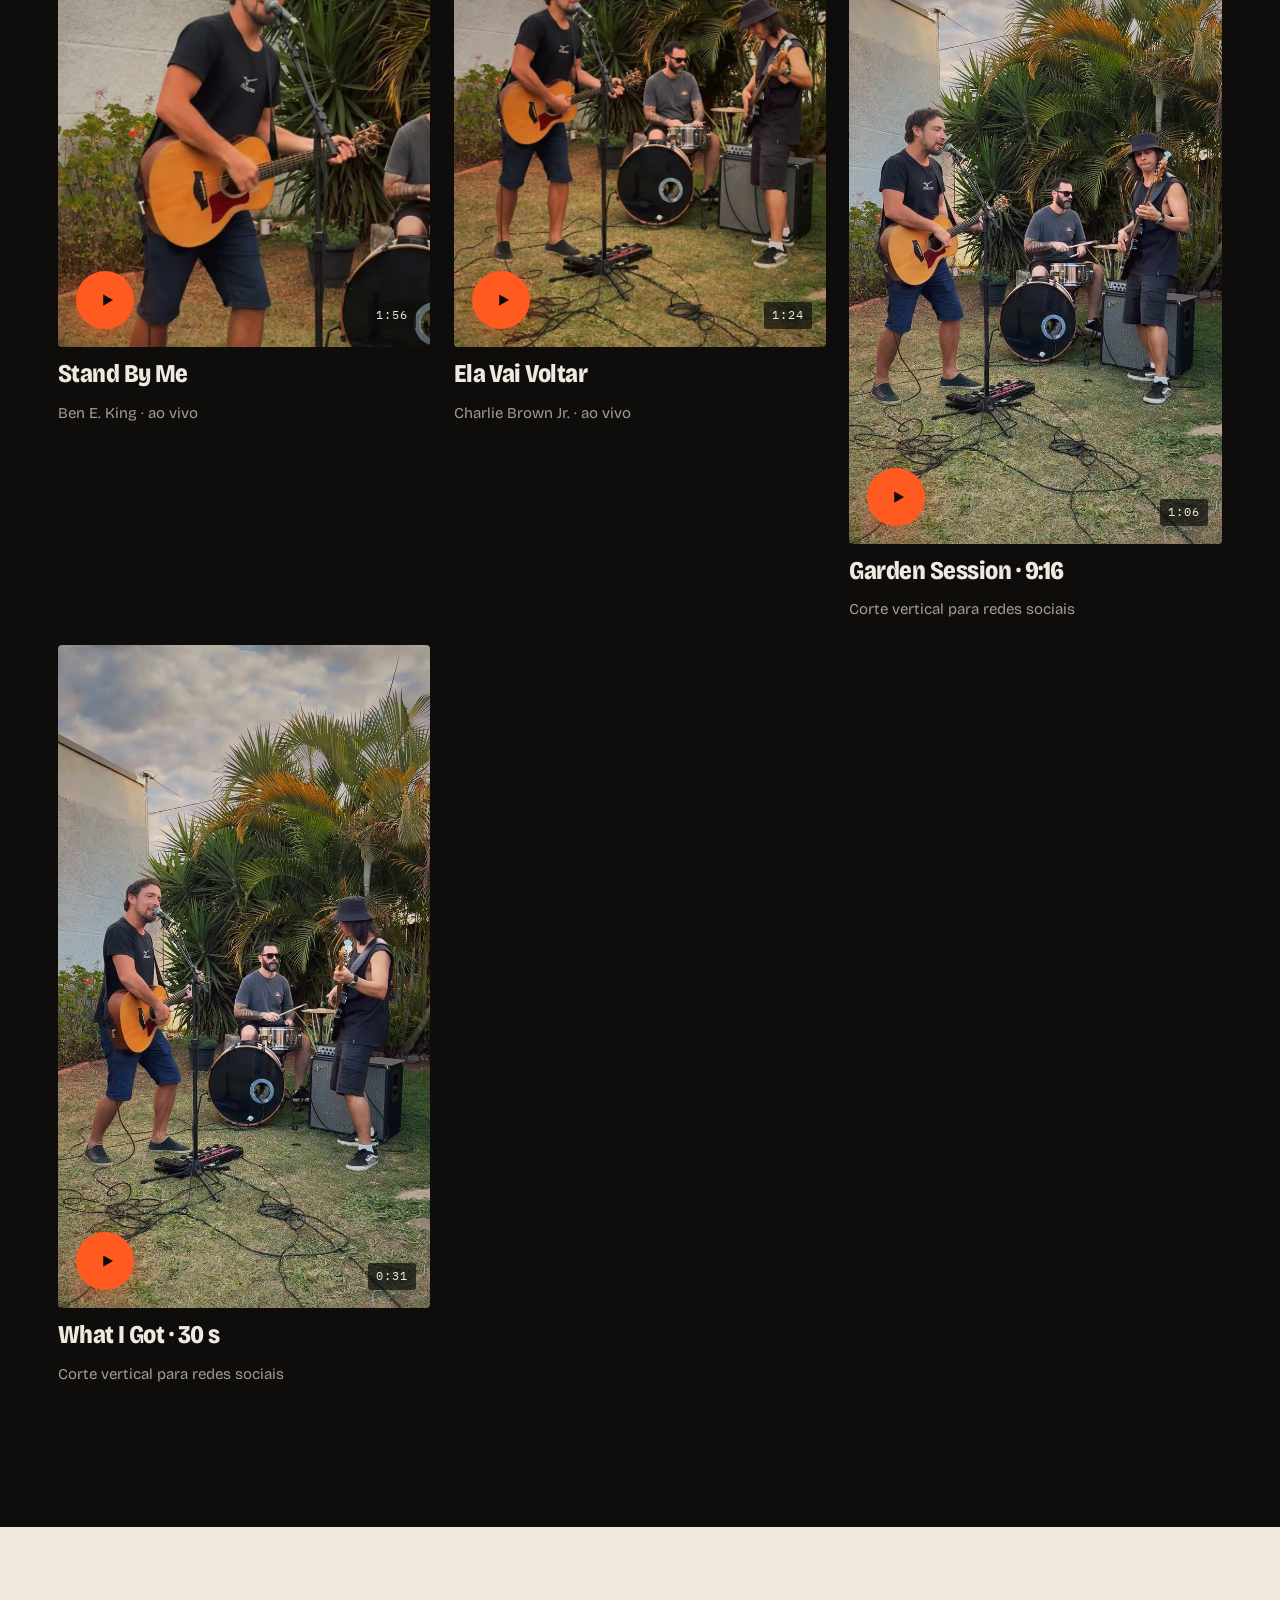
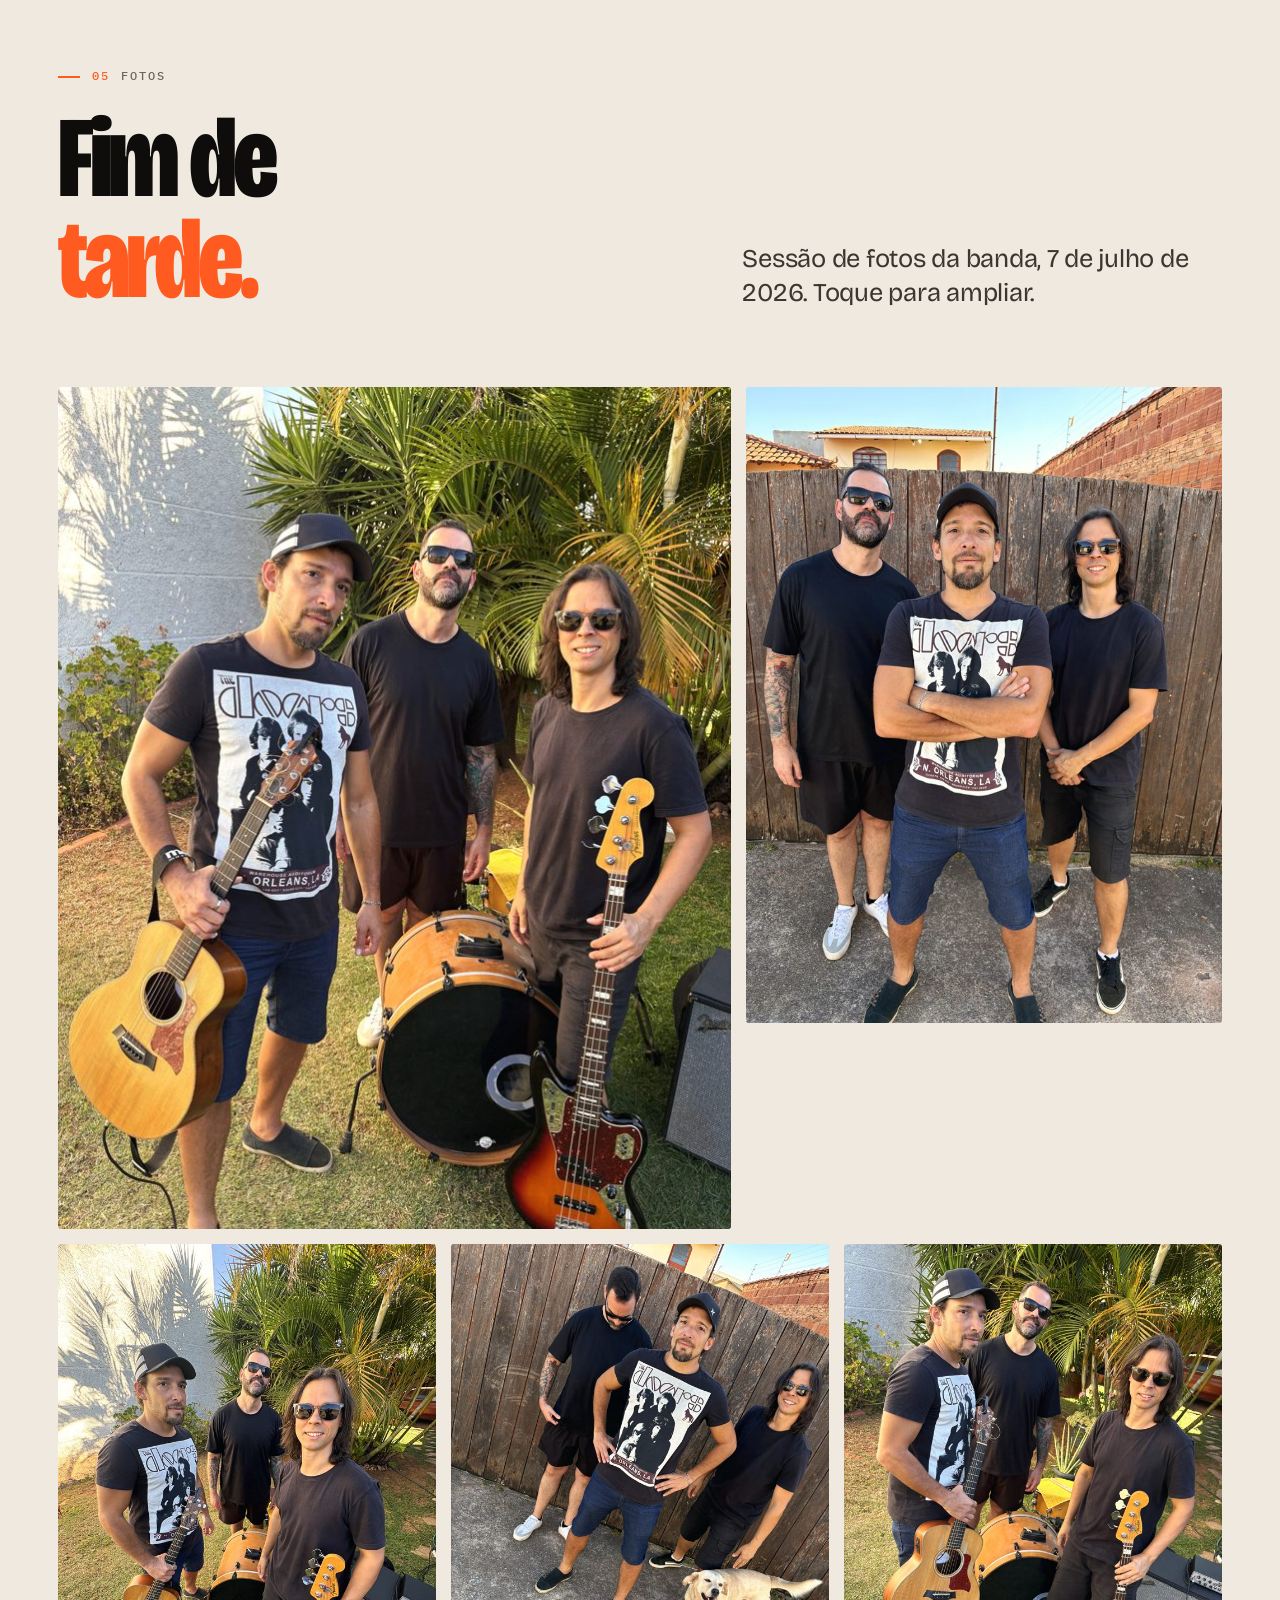
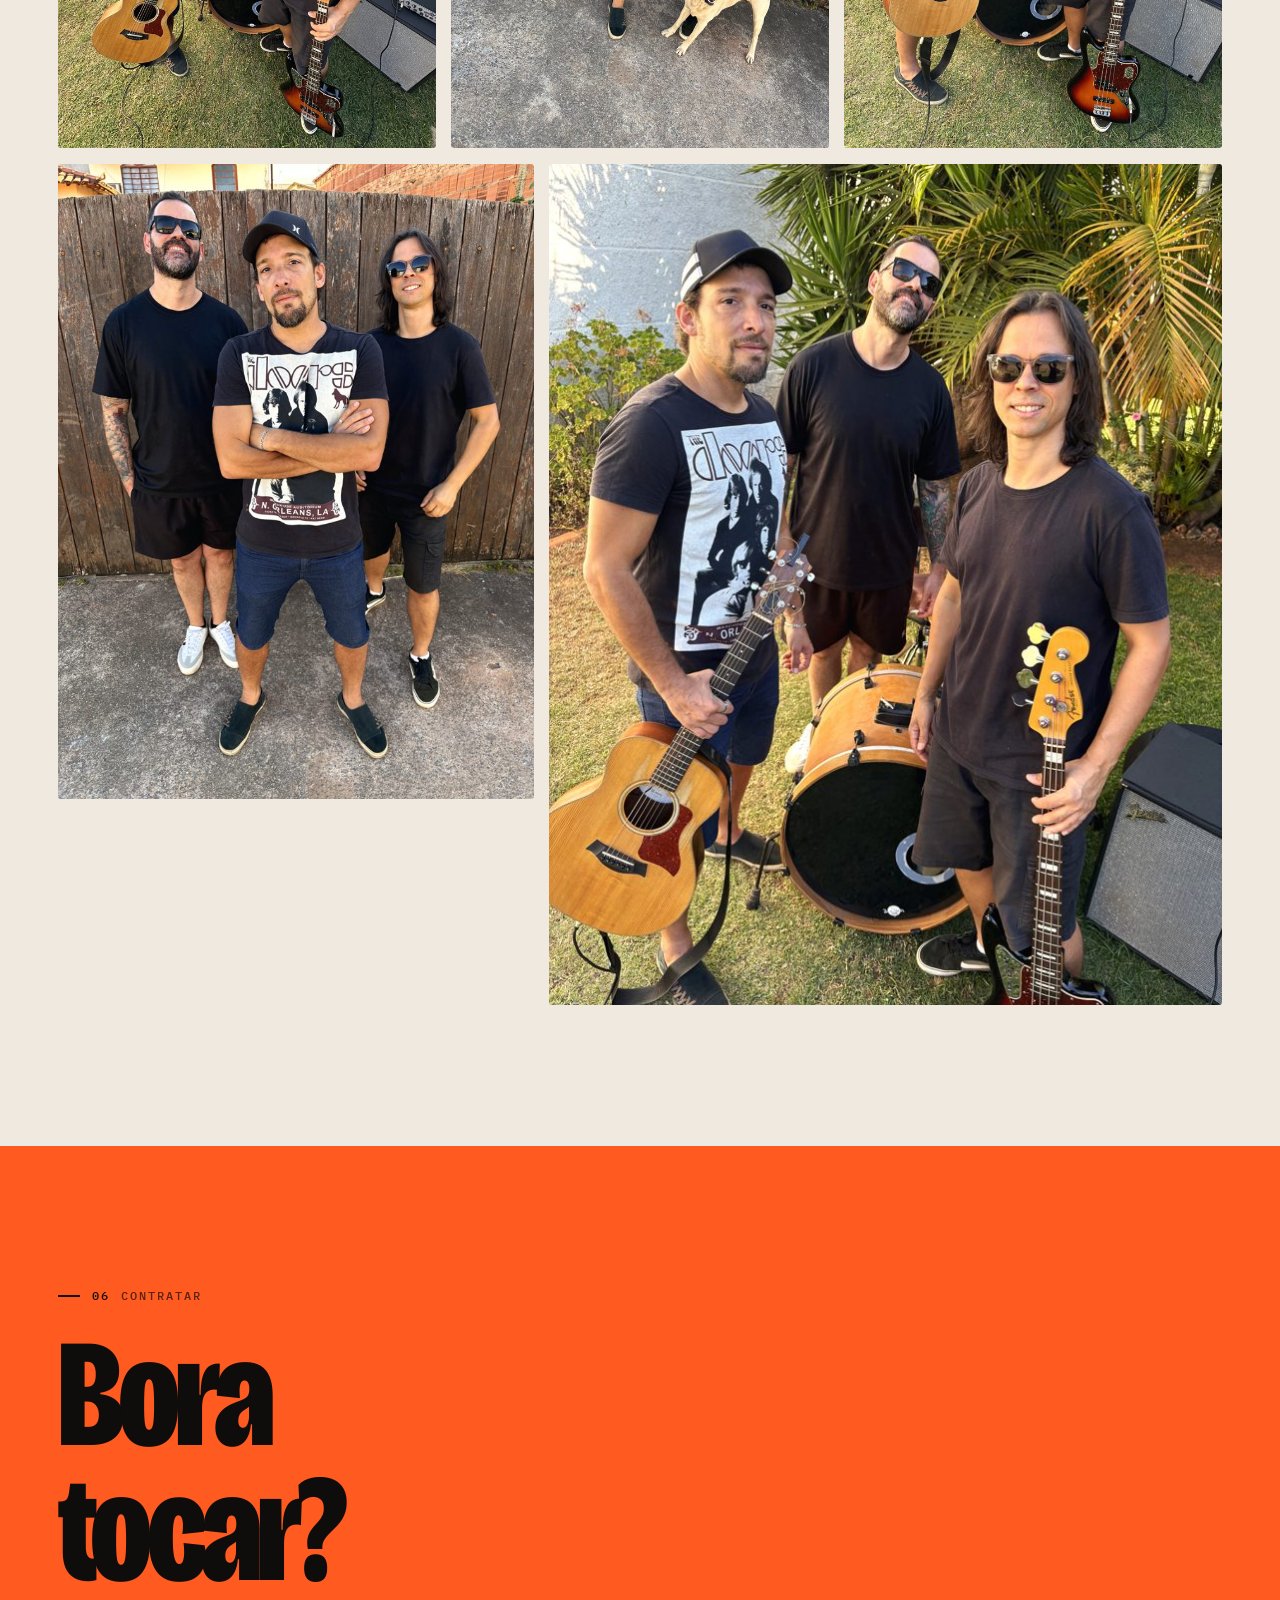
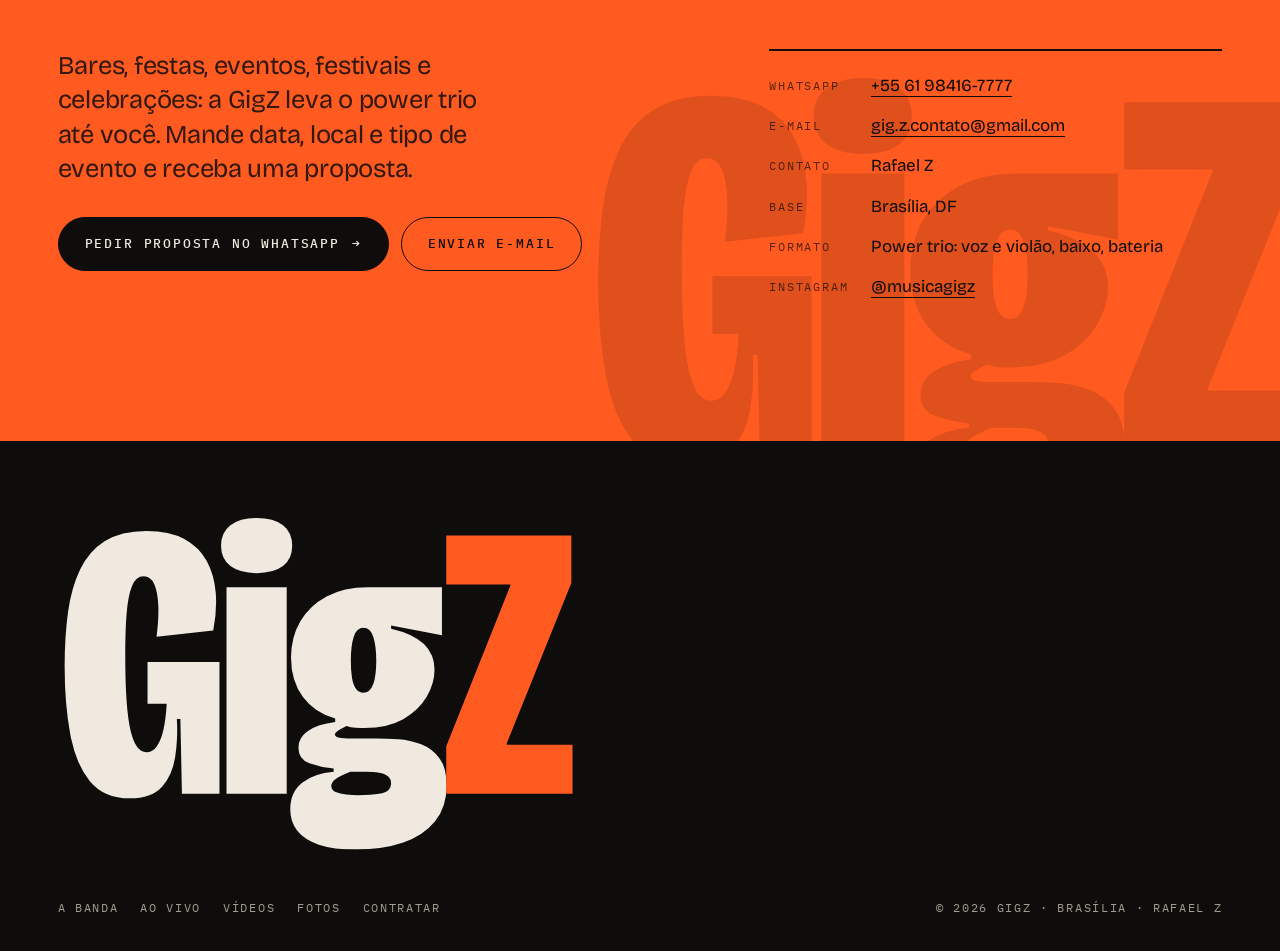
==== commit 2820202c: "Isn't She Lovely: end the film at 0:45 (fade-out), drop the later part of the take Co-Authored-By: C" ====
--- a/index.html
+++ b/index.html
@@ -136,7 +136,7 @@
       <div class="setlist" role="list" aria-label="Set list">
         <div class="k" style="margin-top:22px">Set list · 22.07.2026</div>
         <button class="song" role="listitem" data-src="assets/video/film_what_i_got.mp4" data-poster="assets/video/film_what_i_got.jpg" data-title="What I Got" aria-current="true"><span class="n">01</span><span class="t">What I Got<small>Sublime</small></span><span class="d">▶ 2:01</span></button>
-        <button class="song" role="listitem" data-src="assets/video/film_isnt_she_lovely.mp4" data-poster="assets/video/film_isnt_she_lovely.jpg" data-title="Isn&#x27;t She Lovely" aria-current="false"><span class="n">02</span><span class="t">Isn&#x27;t She Lovely<small>Stevie Wonder</small></span><span class="d">▶ 0:59 · trecho</span></button>
+        <button class="song" role="listitem" data-src="assets/video/film_isnt_she_lovely.mp4" data-poster="assets/video/film_isnt_she_lovely.jpg" data-title="Isn&#x27;t She Lovely" aria-current="false"><span class="n">02</span><span class="t">Isn&#x27;t She Lovely<small>Stevie Wonder</small></span><span class="d">▶ 0:45 · trecho</span></button>
         <button class="song" role="listitem" data-src="assets/video/film_red_house.mp4" data-poster="assets/video/film_red_house.jpg" data-title="Red House" aria-current="false"><span class="n">03</span><span class="t">Red House<small>Jimi Hendrix</small></span><span class="d">▶ 2:25</span></button>
         <button class="song" role="listitem" data-src="assets/video/film_stand_by_me.mp4" data-poster="assets/video/film_stand_by_me.jpg" data-title="Stand By Me" aria-current="false"><span class="n">04</span><span class="t">Stand By Me<small>Ben E. King</small></span><span class="d">▶ 1:56</span></button>
         <button class="song" role="listitem" data-src="assets/video/film_ela_vai_voltar.mp4" data-poster="assets/video/film_ela_vai_voltar.jpg" data-title="Ela Vai Voltar" aria-current="false"><span class="n">05</span><span class="t">Ela Vai Voltar<small>Charlie Brown Jr.</small></span><span class="d">▶ 1:24</span></button>
@@ -153,7 +153,7 @@
     <h2 class="h2"><span data-pt>Aperte o<br><em>play.</em></span><span data-en>Press<br><em>play.</em></span></h2></div>
     <p class="lead"><span data-pt>Os filmes completos da sessão e um corte curto para redes sociais.</span><span data-en>The full session films and a short cut for social media.</span></p>
   </div>
-  <div class="vgrid"><button class="vcard feature rv" data-video="assets/video/film_promo.mp4" data-poster="assets/video/film_promo.jpg" data-caption="GigZ · Garden Session 07.2026"><span class="thumb"><img src="assets/video/film_promo.jpg" alt="" loading="lazy"><span class="play"><svg viewBox="0 0 24 24" fill="currentColor" aria-hidden="true"><path d="M7 4.5v15l13-7.5z"/></svg></span><span class="dur">1:06</span></span><span class="meta"><span class="k" style="margin-bottom:14px"><span data-pt>Vídeo principal</span><span data-en>Main video</span></span><h3>Garden Session</h3><p><span data-pt>Um minuto da banda ao vivo: What I Got, Red House, Stand By Me e Ela Vai Voltar.</span><span data-en>One minute of the band live: What I Got, Red House, Stand By Me and Ela Vai Voltar.</span></p></span></button><button class="vcard rv" data-video="assets/video/film_what_i_got.mp4" data-poster="assets/video/film_what_i_got.jpg" data-caption="GigZ · What I Got (Sublime) · Garden Session 07.2026"><span class="thumb"><img src="assets/video/film_what_i_got.jpg" alt="" loading="lazy"><span class="play"><svg viewBox="0 0 24 24" fill="currentColor" aria-hidden="true"><path d="M7 4.5v15l13-7.5z"/></svg></span><span class="dur">2:01</span></span><h3>What I Got</h3><p>Sublime · <span data-pt>ao vivo</span><span data-en>live</span></p></button><button class="vcard rv" data-video="assets/video/film_isnt_she_lovely.mp4" data-poster="assets/video/film_isnt_she_lovely.jpg" data-caption="GigZ · Isn&#x27;t She Lovely (Stevie Wonder) · Garden Session 07.2026"><span class="thumb"><img src="assets/video/film_isnt_she_lovely.jpg" alt="" loading="lazy"><span class="play"><svg viewBox="0 0 24 24" fill="currentColor" aria-hidden="true"><path d="M7 4.5v15l13-7.5z"/></svg></span><span class="dur">0:59</span></span><h3>Isn&#x27;t She Lovely</h3><p>Stevie Wonder · <span data-pt>ao vivo</span><span data-en>live</span></p></button><button class="vcard rv" data-video="assets/video/film_red_house.mp4" data-poster="assets/video/film_red_house.jpg" data-caption="GigZ · Red House (Jimi Hendrix) · Garden Session 07.2026"><span class="thumb"><img src="assets/video/film_red_house.jpg" alt="" loading="lazy"><span class="play"><svg viewBox="0 0 24 24" fill="currentColor" aria-hidden="true"><path d="M7 4.5v15l13-7.5z"/></svg></span><span class="dur">2:25</span></span><h3>Red House</h3><p>Jimi Hendrix · <span data-pt>ao vivo</span><span data-en>live</span></p></button><button class="vcard rv" data-video="assets/video/film_stand_by_me.mp4" data-poster="assets/video/film_stand_by_me.jpg" data-caption="GigZ · Stand By Me (Ben E. King) · Garden Session 07.2026"><span class="thumb"><img src="assets/video/film_stand_by_me.jpg" alt="" loading="lazy"><span class="play"><svg viewBox="0 0 24 24" fill="currentColor" aria-hidden="true"><path d="M7 4.5v15l13-7.5z"/></svg></span><span class="dur">1:56</span></span><h3>Stand By Me</h3><p>Ben E. King · <span data-pt>ao vivo</span><span data-en>live</span></p></button><button class="vcard rv" data-video="assets/video/film_ela_vai_voltar.mp4" data-poster="assets/video/film_ela_vai_voltar.jpg" data-caption="GigZ · Ela Vai Voltar (Charlie Brown Jr.) · Garden Session 07.2026"><span class="thumb"><img src="assets/video/film_ela_vai_voltar.jpg" alt="" loading="lazy"><span class="play"><svg viewBox="0 0 24 24" fill="currentColor" aria-hidden="true"><path d="M7 4.5v15l13-7.5z"/></svg></span><span class="dur">1:24</span></span><h3>Ela Vai Voltar</h3><p>Charlie Brown Jr. · <span data-pt>ao vivo</span><span data-en>live</span></p></button><button class="vcard rv" data-video="assets/video/film_promo_916.mp4" data-poster="assets/video/film_promo_916.jpg" data-caption="GigZ · Garden Session · 9:16 (Reels · Stories) · Garden Session 07.2026"><span class="thumb tall"><img src="assets/video/film_promo_916.jpg" alt="" loading="lazy"><span class="play"><svg viewBox="0 0 24 24" fill="currentColor" aria-hidden="true"><path d="M7 4.5v15l13-7.5z"/></svg></span><span class="dur">1:06</span></span><h3>Garden Session · 9:16</h3><p><span data-pt>Corte vertical para redes sociais</span><span data-en>Vertical cut for social media</span></p></button><button class="vcard rv" data-video="assets/video/film_social_what_i_got_916.mp4" data-poster="assets/video/film_social_what_i_got_916.jpg" data-caption="GigZ · What I Got · 30 s (Reels · Stories) · Garden Session 07.2026"><span class="thumb tall"><img src="assets/video/film_social_what_i_got_916.jpg" alt="" loading="lazy"><span class="play"><svg viewBox="0 0 24 24" fill="currentColor" aria-hidden="true"><path d="M7 4.5v15l13-7.5z"/></svg></span><span class="dur">0:31</span></span><h3>What I Got · 30 s</h3><p><span data-pt>Corte vertical para redes sociais</span><span data-en>Vertical cut for social media</span></p></button></div>
+  <div class="vgrid"><button class="vcard feature rv" data-video="assets/video/film_promo.mp4" data-poster="assets/video/film_promo.jpg" data-caption="GigZ · Garden Session 07.2026"><span class="thumb"><img src="assets/video/film_promo.jpg" alt="" loading="lazy"><span class="play"><svg viewBox="0 0 24 24" fill="currentColor" aria-hidden="true"><path d="M7 4.5v15l13-7.5z"/></svg></span><span class="dur">1:06</span></span><span class="meta"><span class="k" style="margin-bottom:14px"><span data-pt>Vídeo principal</span><span data-en>Main video</span></span><h3>Garden Session</h3><p><span data-pt>Um minuto da banda ao vivo: What I Got, Red House, Stand By Me e Ela Vai Voltar.</span><span data-en>One minute of the band live: What I Got, Red House, Stand By Me and Ela Vai Voltar.</span></p></span></button><button class="vcard rv" data-video="assets/video/film_what_i_got.mp4" data-poster="assets/video/film_what_i_got.jpg" data-caption="GigZ · What I Got (Sublime) · Garden Session 07.2026"><span class="thumb"><img src="assets/video/film_what_i_got.jpg" alt="" loading="lazy"><span class="play"><svg viewBox="0 0 24 24" fill="currentColor" aria-hidden="true"><path d="M7 4.5v15l13-7.5z"/></svg></span><span class="dur">2:01</span></span><h3>What I Got</h3><p>Sublime · <span data-pt>ao vivo</span><span data-en>live</span></p></button><button class="vcard rv" data-video="assets/video/film_isnt_she_lovely.mp4" data-poster="assets/video/film_isnt_she_lovely.jpg" data-caption="GigZ · Isn&#x27;t She Lovely (Stevie Wonder) · Garden Session 07.2026"><span class="thumb"><img src="assets/video/film_isnt_she_lovely.jpg" alt="" loading="lazy"><span class="play"><svg viewBox="0 0 24 24" fill="currentColor" aria-hidden="true"><path d="M7 4.5v15l13-7.5z"/></svg></span><span class="dur">0:45</span></span><h3>Isn&#x27;t She Lovely</h3><p>Stevie Wonder · <span data-pt>ao vivo</span><span data-en>live</span></p></button><button class="vcard rv" data-video="assets/video/film_red_house.mp4" data-poster="assets/video/film_red_house.jpg" data-caption="GigZ · Red House (Jimi Hendrix) · Garden Session 07.2026"><span class="thumb"><img src="assets/video/film_red_house.jpg" alt="" loading="lazy"><span class="play"><svg viewBox="0 0 24 24" fill="currentColor" aria-hidden="true"><path d="M7 4.5v15l13-7.5z"/></svg></span><span class="dur">2:25</span></span><h3>Red House</h3><p>Jimi Hendrix · <span data-pt>ao vivo</span><span data-en>live</span></p></button><button class="vcard rv" data-video="assets/video/film_stand_by_me.mp4" data-poster="assets/video/film_stand_by_me.jpg" data-caption="GigZ · Stand By Me (Ben E. King) · Garden Session 07.2026"><span class="thumb"><img src="assets/video/film_stand_by_me.jpg" alt="" loading="lazy"><span class="play"><svg viewBox="0 0 24 24" fill="currentColor" aria-hidden="true"><path d="M7 4.5v15l13-7.5z"/></svg></span><span class="dur">1:56</span></span><h3>Stand By Me</h3><p>Ben E. King · <span data-pt>ao vivo</span><span data-en>live</span></p></button><button class="vcard rv" data-video="assets/video/film_ela_vai_voltar.mp4" data-poster="assets/video/film_ela_vai_voltar.jpg" data-caption="GigZ · Ela Vai Voltar (Charlie Brown Jr.) · Garden Session 07.2026"><span class="thumb"><img src="assets/video/film_ela_vai_voltar.jpg" alt="" loading="lazy"><span class="play"><svg viewBox="0 0 24 24" fill="currentColor" aria-hidden="true"><path d="M7 4.5v15l13-7.5z"/></svg></span><span class="dur">1:24</span></span><h3>Ela Vai Voltar</h3><p>Charlie Brown Jr. · <span data-pt>ao vivo</span><span data-en>live</span></p></button><button class="vcard rv" data-video="assets/video/film_promo_916.mp4" data-poster="assets/video/film_promo_916.jpg" data-caption="GigZ · Garden Session · 9:16 (Reels · Stories) · Garden Session 07.2026"><span class="thumb tall"><img src="assets/video/film_promo_916.jpg" alt="" loading="lazy"><span class="play"><svg viewBox="0 0 24 24" fill="currentColor" aria-hidden="true"><path d="M7 4.5v15l13-7.5z"/></svg></span><span class="dur">1:06</span></span><h3>Garden Session · 9:16</h3><p><span data-pt>Corte vertical para redes sociais</span><span data-en>Vertical cut for social media</span></p></button><button class="vcard rv" data-video="assets/video/film_social_what_i_got_916.mp4" data-poster="assets/video/film_social_what_i_got_916.jpg" data-caption="GigZ · What I Got · 30 s (Reels · Stories) · Garden Session 07.2026"><span class="thumb tall"><img src="assets/video/film_social_what_i_got_916.jpg" alt="" loading="lazy"><span class="play"><svg viewBox="0 0 24 24" fill="currentColor" aria-hidden="true"><path d="M7 4.5v15l13-7.5z"/></svg></span><span class="dur">0:31</span></span><h3>What I Got · 30 s</h3><p><span data-pt>Corte vertical para redes sociais</span><span data-en>Vertical cut for social media</span></p></button></div>
 </section>
 
 <!-- 05 PHOTOS -->
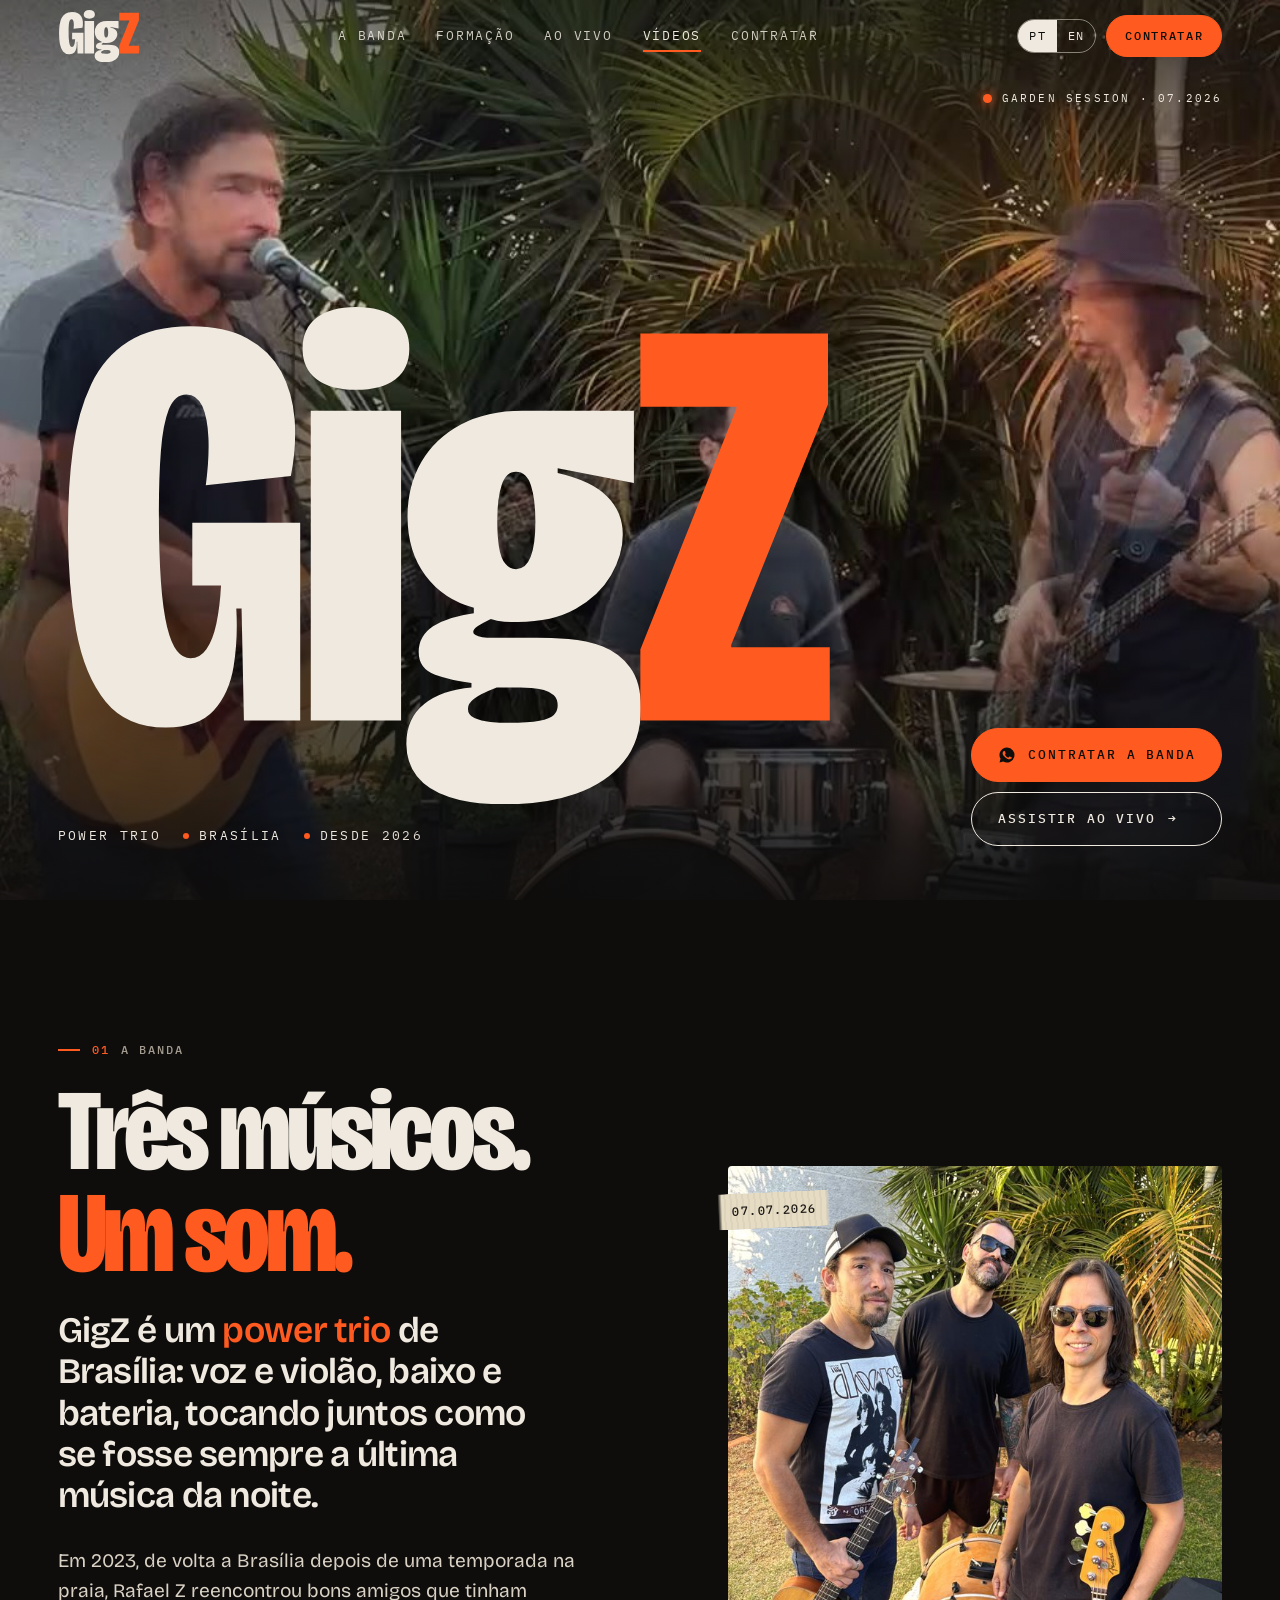
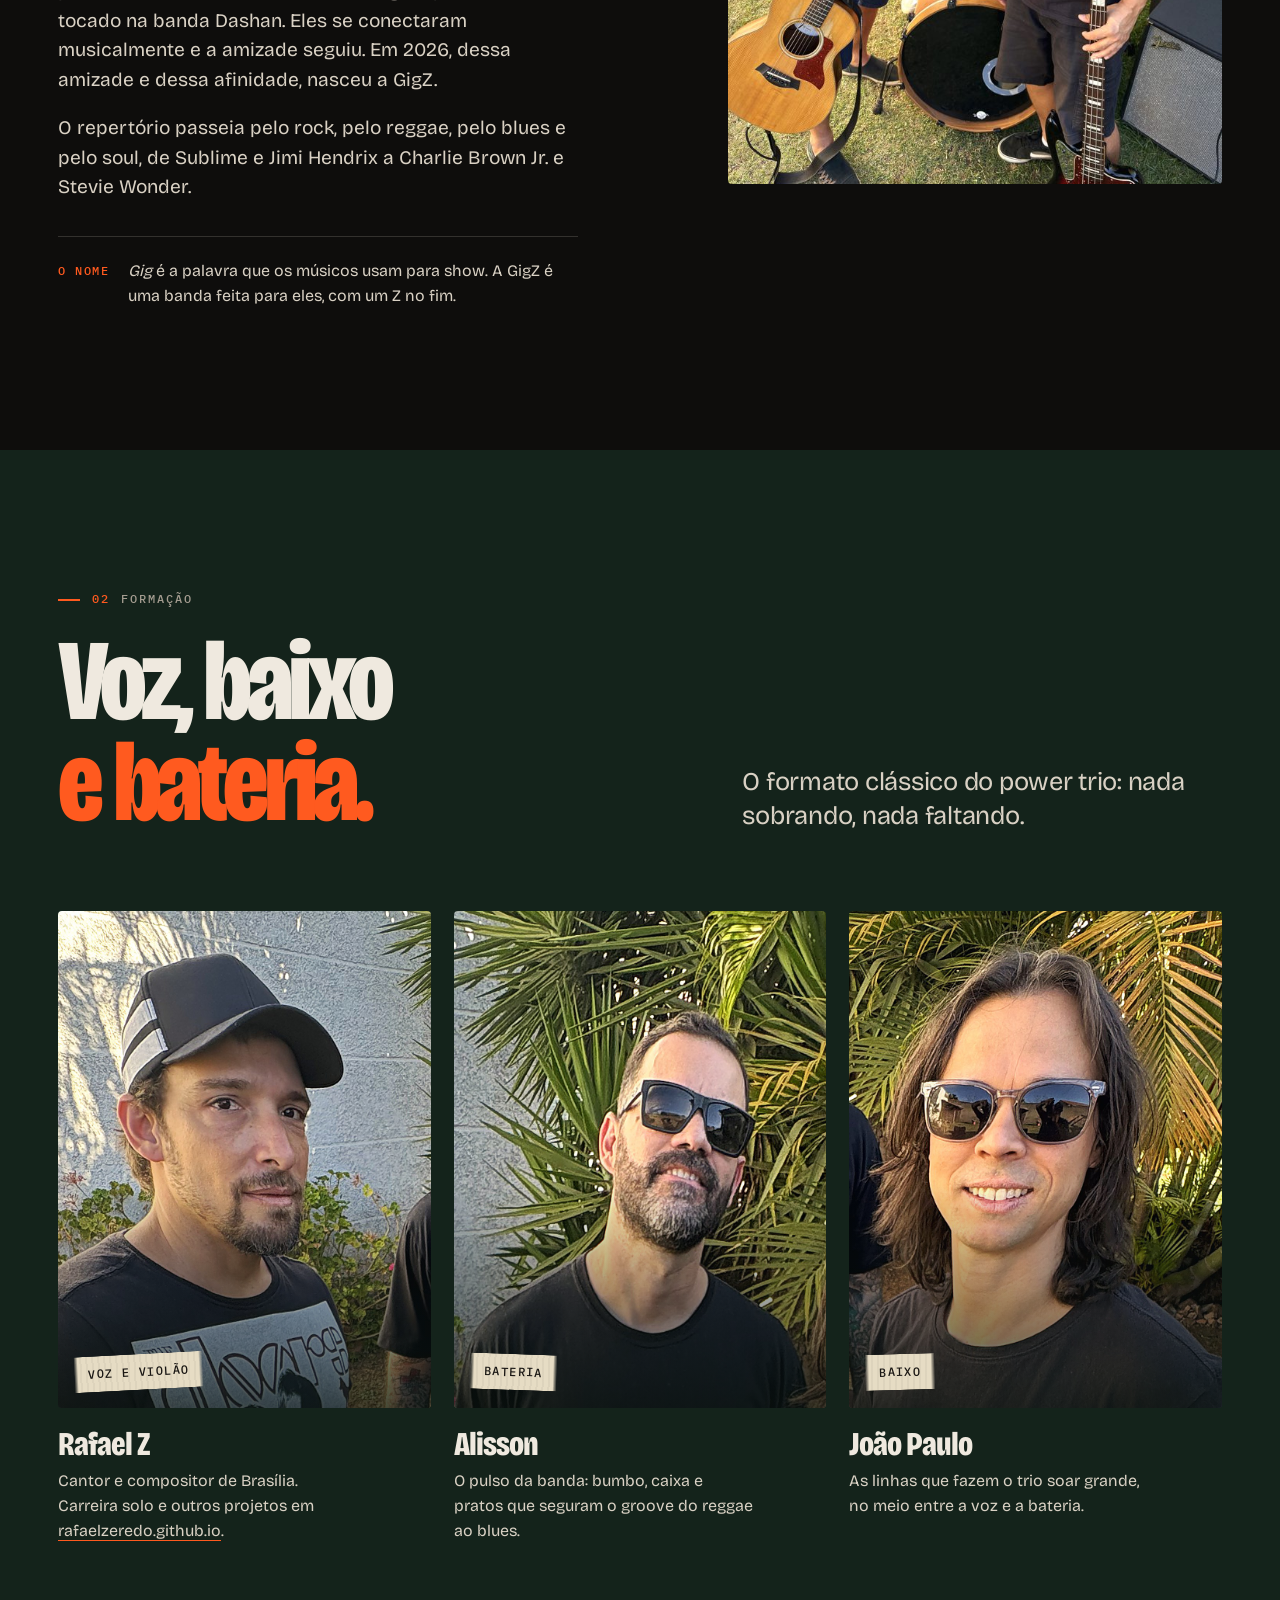
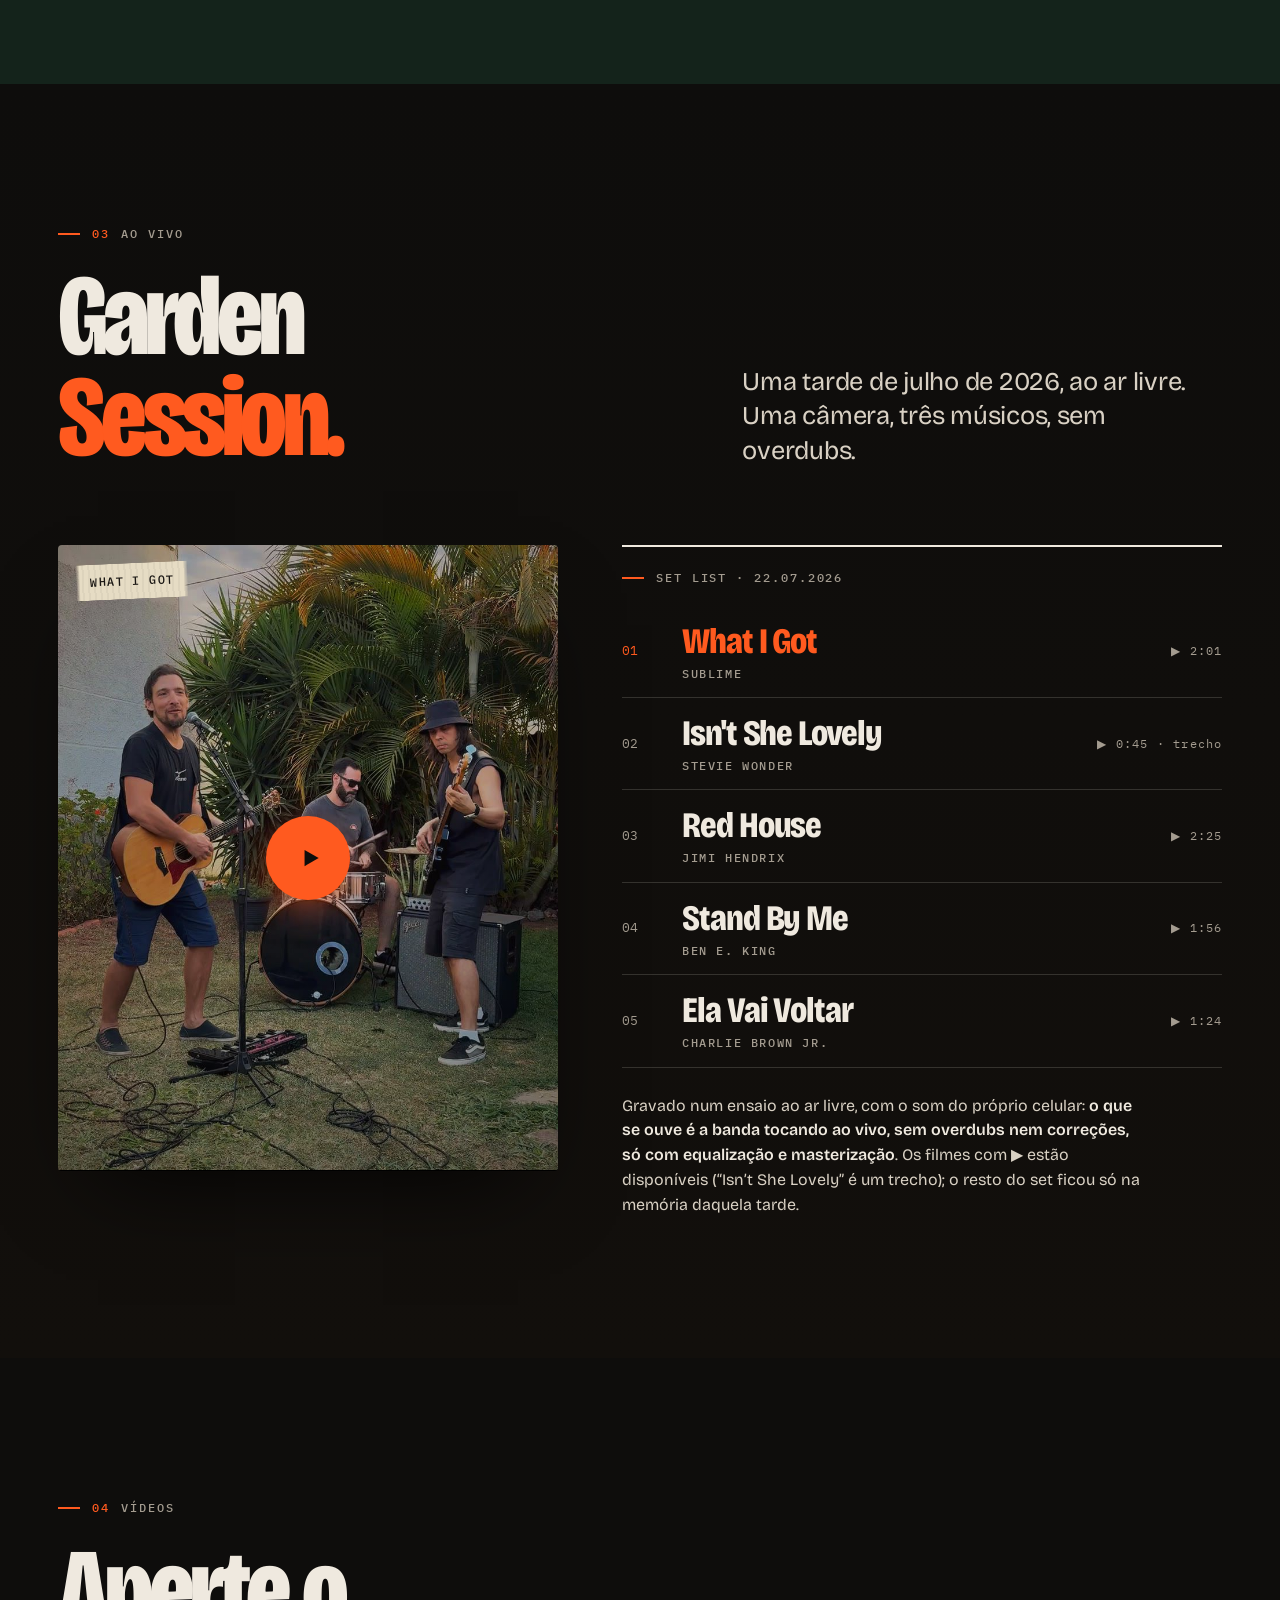
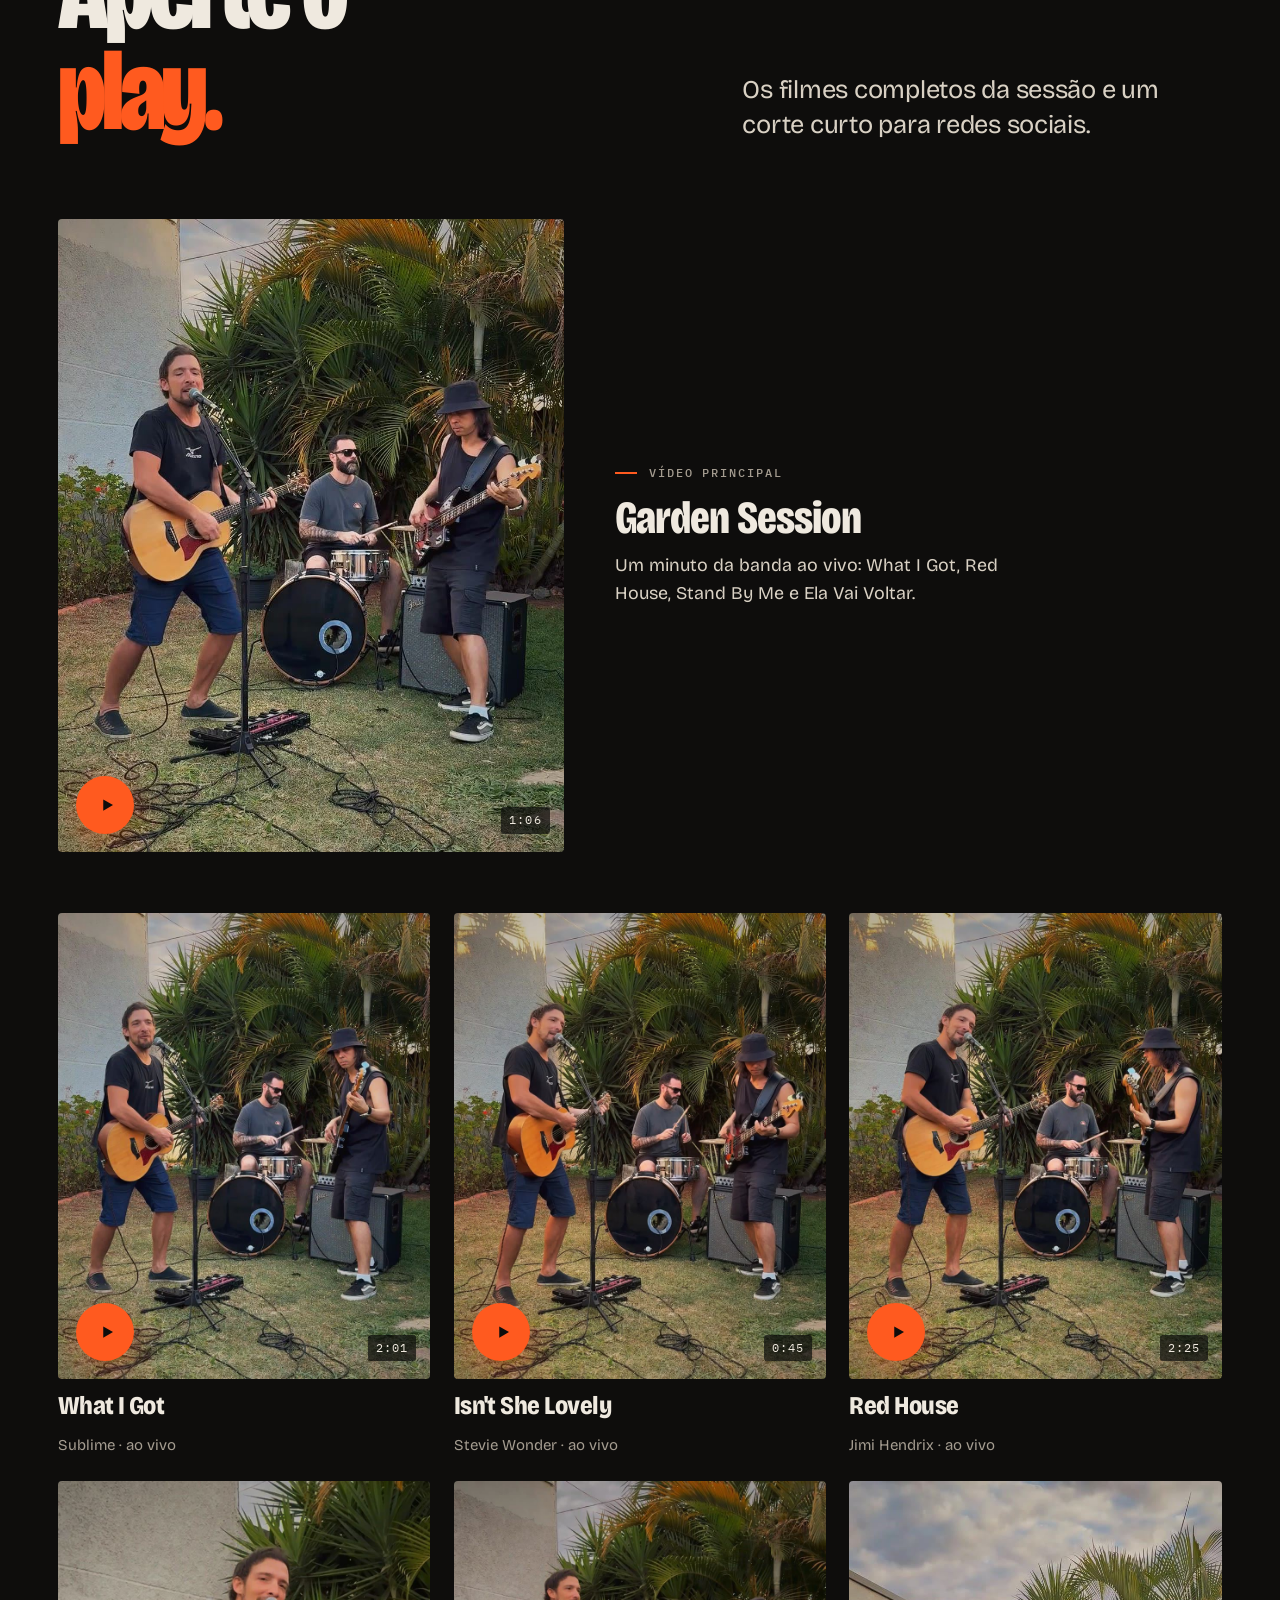
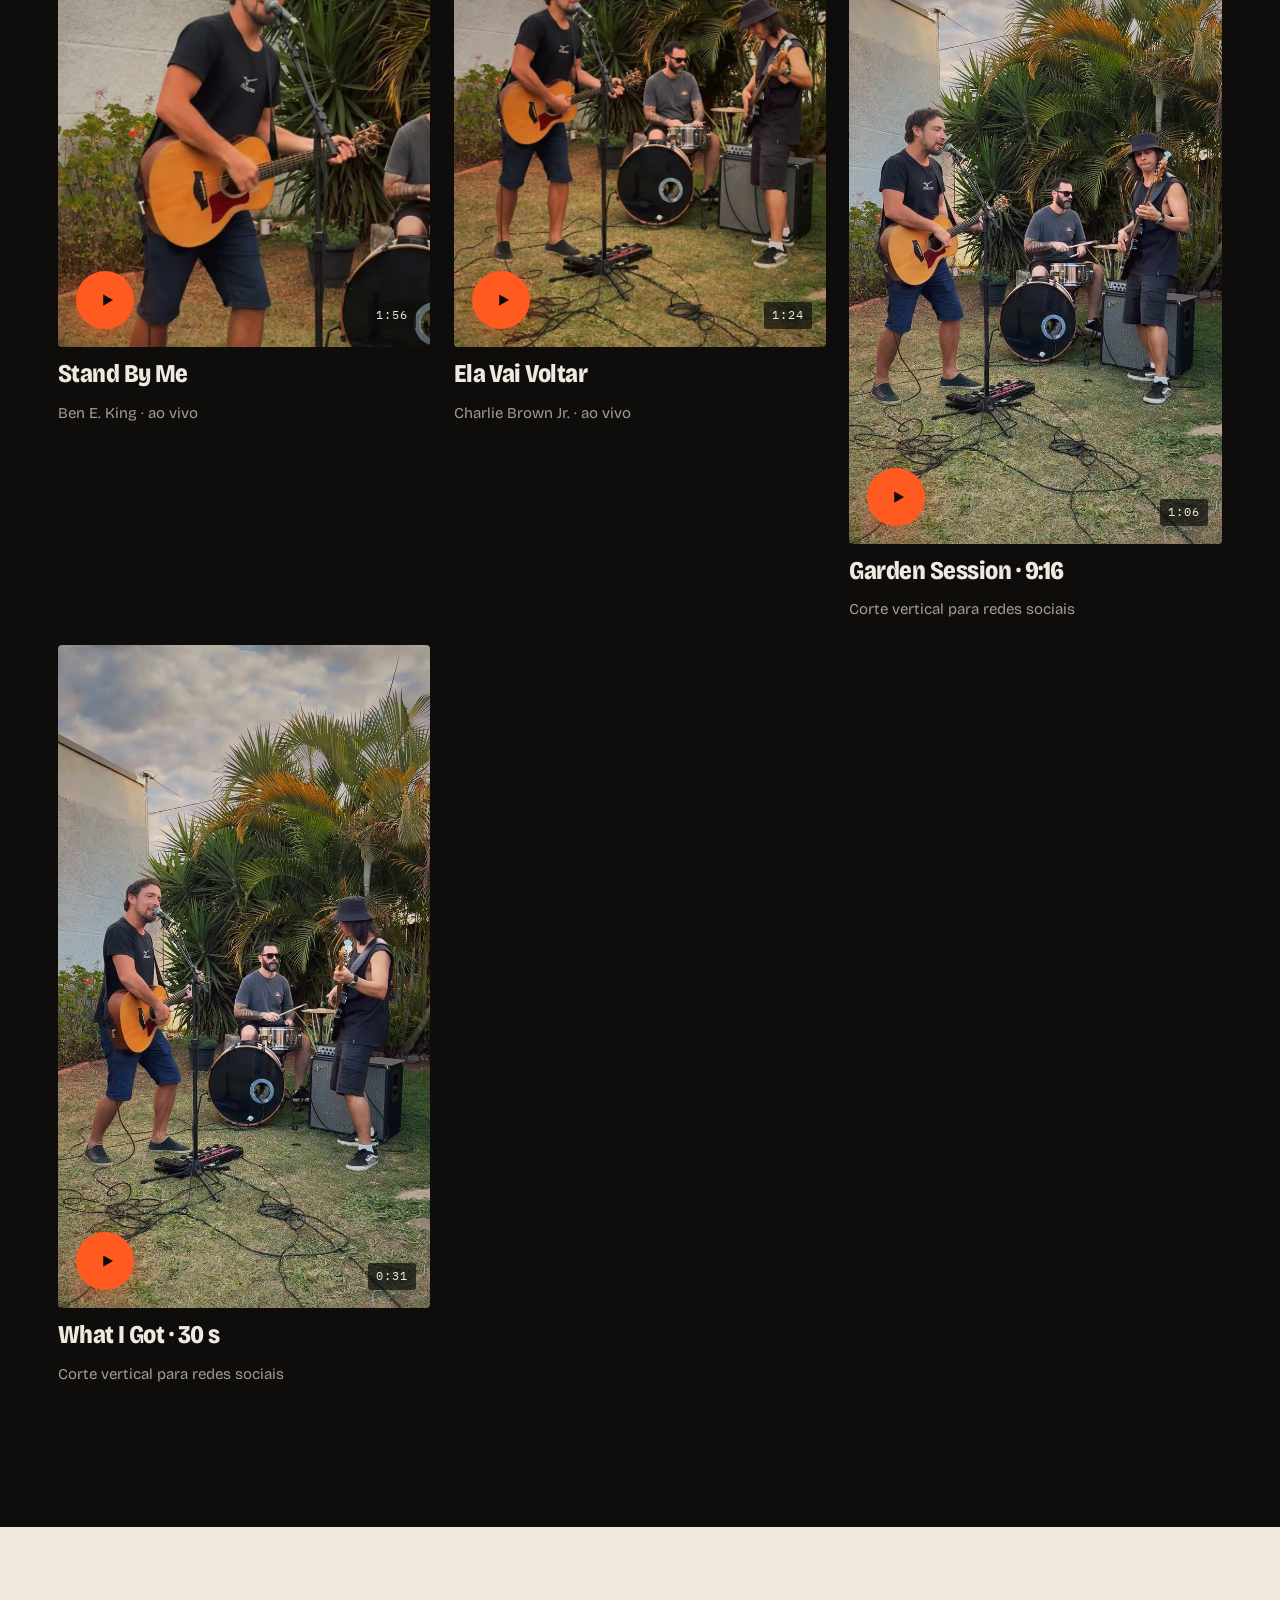
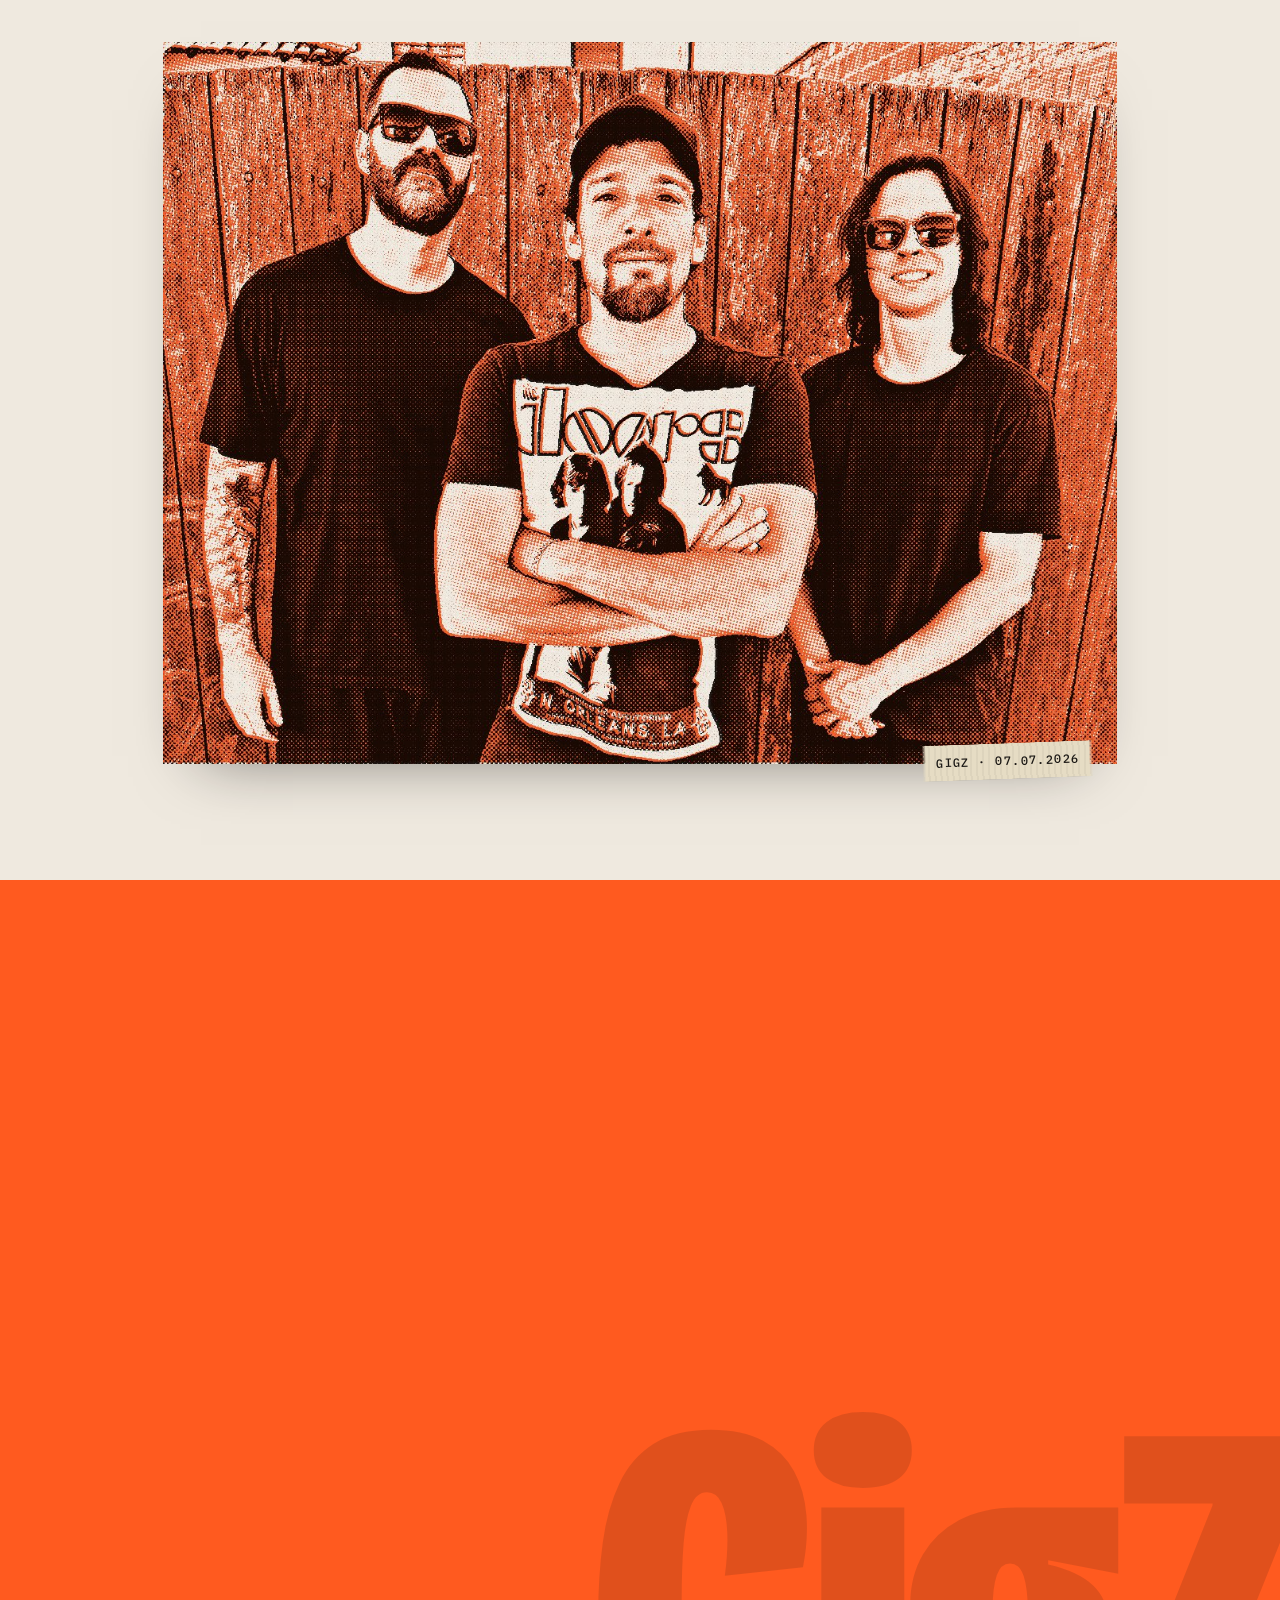
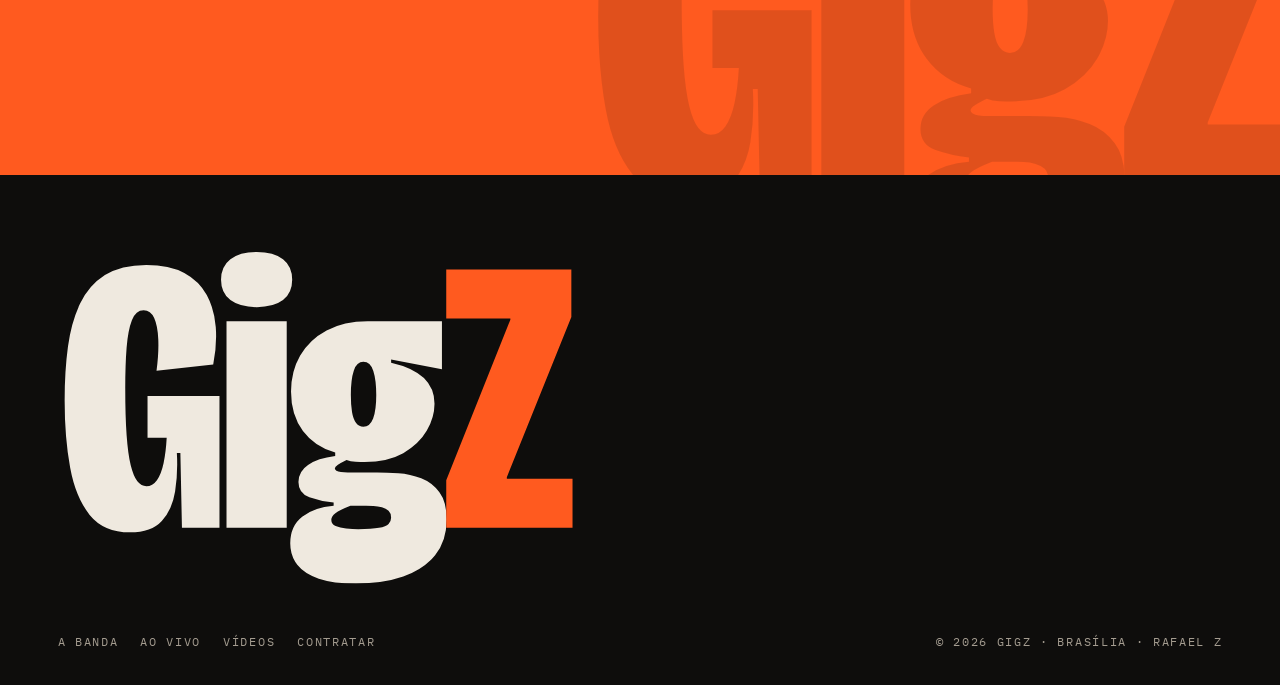
==== commit fc93cd2e: "Photo and line-up refinements: drummer credited as Alisson, IMG_1814 after the opening video, portra" ====
--- a/index.html
+++ b/index.html
@@ -24,8 +24,8 @@
 <link rel="preconnect" href="https://fonts.googleapis.com">
 <link rel="preconnect" href="https://fonts.gstatic.com" crossorigin>
 <link href="https://fonts.googleapis.com/css2?family=Bricolage+Grotesque:opsz,wdth,wght@12..96,75..100,400..800&family=IBM+Plex+Mono:wght@400;500&display=swap" rel="stylesheet">
-<link rel="stylesheet" href="assets/css/site.css?v=7268f69c">
-<script type="application/ld+json">{"@context":"https://schema.org","@type":"MusicGroup","@id":"https://rafaelzeredo.github.io/gigz/#band","name":"GigZ","url":"https://rafaelzeredo.github.io/gigz/","image":"https://rafaelzeredo.github.io/gigz/assets/img/og/og.jpg","logo":"https://rafaelzeredo.github.io/gigz/assets/brand/icon-512.png","foundingDate":"2026","foundingLocation":{"@type":"Place","name":"Brasília, Distrito Federal, Brasil"},"genre":["Rock","Reggae","Blues","Soul"],"description":"Power trio de Brasília formado em 2026: voz e violão, baixo e bateria.","member":[{"@type":"OrganizationRole","roleName":"Voz e violão","member":{"@type":"Person","name":"Rafael Z","url":"https://rafaelzeredo.github.io/","@id":"https://rafaelzeredo.github.io/#rafael-z"}},{"@type":"OrganizationRole","roleName":"Bateria","member":{"@type":"Person","name":"Alisson (Alvinho)"}},{"@type":"OrganizationRole","roleName":"Baixo","member":{"@type":"Person","name":"João Paulo"}}],"contactPoint":{"@type":"ContactPoint","contactType":"booking","telephone":"+55-61-98416-7777","email":"gig.z.contato@gmail.com","areaServed":"BR","availableLanguage":["pt-BR","en"]}}</script>
+<link rel="stylesheet" href="assets/css/site.css?v=0eec98a2">
+<script type="application/ld+json">{"@context":"https://schema.org","@type":"MusicGroup","@id":"https://rafaelzeredo.github.io/gigz/#band","name":"GigZ","url":"https://rafaelzeredo.github.io/gigz/","image":"https://rafaelzeredo.github.io/gigz/assets/img/og/og.jpg","logo":"https://rafaelzeredo.github.io/gigz/assets/brand/icon-512.png","foundingDate":"2026","foundingLocation":{"@type":"Place","name":"Brasília, Distrito Federal, Brasil"},"genre":["Rock","Reggae","Blues","Soul"],"description":"Power trio de Brasília formado em 2026: voz e violão, baixo e bateria.","member":[{"@type":"OrganizationRole","roleName":"Voz e violão","member":{"@type":"Person","name":"Rafael Z","url":"https://rafaelzeredo.github.io/","@id":"https://rafaelzeredo.github.io/#rafael-z"}},{"@type":"OrganizationRole","roleName":"Bateria","member":{"@type":"Person","name":"Alisson"}},{"@type":"OrganizationRole","roleName":"Baixo","member":{"@type":"Person","name":"João Paulo"}}],"contactPoint":{"@type":"ContactPoint","contactType":"booking","telephone":"+55-61-98416-7777","email":"gig.z.contato@gmail.com","areaServed":"BR","availableLanguage":["pt-BR","en"]}}</script>
 </head>
 <body>
 <svg width="0" height="0" style="position:absolute" aria-hidden="true"><defs><symbol id="wm" viewBox="0 -705 1330 848"><g transform="scale(1 -1)" fill="currentColor"><path transform="translate(0 0)" d="M184 -12Q117 -12 81.0 32.5Q45 77 31.0 153.5Q17 230 17 326Q17 400 25.5 463.0Q34 526 56.5 573.0Q79 620 120.0 646.0Q161 672 226 672Q285 672 323.0 651.5Q361 631 380.5 595.0Q400 559 403.5 513.0Q407 467 397 417L252 401Q258 447 256.5 481.5Q255 516 246.0 536.0Q237 556 219 556Q199 556 189.0 530.5Q179 505 175.5 460.5Q172 416 172 357Q172 285 175.5 236.5Q179 188 186.0 159.5Q193 131 203.0 118.5Q213 106 226 106Q242 106 253.0 121.5Q264 137 270.0 165.0Q276 193 278 230H229V337H413V225V0H317L313 191H304Q307 139 299.5 92.5Q292 46 265.5 17.0Q239 -12 184 -12Z"/><path transform="translate(411 0)" d="M20 0V528H174V0ZM97 564Q54 564 30.0 582.0Q6 600 6 634Q6 668 30.0 686.5Q54 705 97 705Q141 705 164.5 686.5Q188 668 188 634Q188 600 164.5 582.0Q141 564 97 564Z"/><path transform="translate(587 0)" d="M175 -143Q117 -143 80.0 -130.5Q43 -118 25.0 -95.0Q7 -72 7 -40Q7 4 37.5 28.0Q68 52 118 56V64Q84 68 56.0 78.0Q28 88 28 117Q28 144 52.5 160.5Q77 177 122 183V192Q70 206 39.5 247.0Q9 288 9 348Q9 400 32.5 440.5Q56 481 100.0 504.5Q144 528 205 528H395V405L265 430V422Q322 409 349.0 382.5Q376 356 376 317Q376 282 356.0 247.5Q336 213 296.0 190.5Q256 168 197 168Q187 168 174.0 168.5Q161 169 151 173Q137 166 129.0 161.0Q121 156 121 151Q121 148 125.0 145.5Q129 143 136.5 142.0Q144 141 154 141H229Q253 141 283.5 139.0Q314 137 342.0 126.0Q370 115 388.5 90.5Q407 66 407 21Q407 -34 377.5 -70.5Q348 -107 296.0 -125.0Q244 -143 175 -143ZM181 -4Q216 -4 234.0 -0.5Q252 3 258.5 9.5Q265 16 265 25Q265 37 258.5 43.0Q252 49 241.5 52.0Q231 55 220.0 55.5Q209 56 201 56H161Q133 45 122.5 37.0Q112 29 112 20Q112 9 123.0 4.0Q134 -1 150.0 -2.5Q166 -4 181 -4ZM194 258Q211 258 219.0 279.0Q227 300 227 339Q227 377 219.5 400.5Q212 424 194 424Q177 424 169.5 401.5Q162 379 162 340Q162 314 165.0 295.5Q168 277 175.5 267.5Q183 258 194 258Z"/><path style="fill:var(--zc,#FF5A1F)" class="z" transform="translate(979 0)" d="M14 0V121L178 532V535H14V660H334V539L169 129V125H337V0Z"/></g></symbol></defs></svg>
@@ -37,7 +37,6 @@
     <a href="#formacao"><span data-pt>Formação</span><span data-en>Line-up</span></a>
     <a href="#ao-vivo"><span data-pt>Ao vivo</span><span data-en>Live</span></a>
     <a href="#videos"><span data-pt>Vídeos</span><span data-en>Videos</span></a>
-    <a href="#fotos"><span data-pt>Fotos</span><span data-en>Photos</span></a>
     <a href="#contratar"><span data-pt>Contratar</span><span data-en>Booking</span></a>
   </nav>
   <div class="tools">
@@ -53,8 +52,7 @@
     <a href="#formacao"><span><span data-pt>Formação</span><span data-en>Line-up</span></span><small>02</small></a>
     <a href="#ao-vivo"><span><span data-pt>Ao vivo</span><span data-en>Live</span></span><small>03</small></a>
     <a href="#videos"><span><span data-pt>Vídeos</span><span data-en>Videos</span></span><small>04</small></a>
-    <a href="#fotos"><span><span data-pt>Fotos</span><span data-en>Photos</span></span><small>05</small></a>
-    <a href="#contratar"><span><span data-pt>Contratar</span><span data-en>Booking</span></span><small>06</small></a>
+    <a href="#contratar"><span><span data-pt>Contratar</span><span data-en>Booking</span></span><small>05</small></a>
   </nav>
   <div class="foot">Power trio · Brasília · 2026</div>
 </div>
@@ -89,7 +87,7 @@
       <p class="rv"><span data-pt>O repertório passeia pelo rock, pelo reggae, pelo blues e pelo soul, de Sublime e Jimi Hendrix a Charlie Brown Jr. e Stevie Wonder.</span><span data-en>The set moves through rock, reggae, blues and soul, from Sublime and Jimi Hendrix to Charlie Brown Jr. and Stevie Wonder.</span></p>
       <div class="name rv"><b><span data-pt>O nome</span><span data-en>The name</span></b><span><span data-pt><i>Gig</i> é a palavra que os músicos usam para show. A GigZ é uma banda feita para eles, com um Z no fim.</span><span data-en>A <i>gig</i> is what musicians call a show. GigZ is a band made for them, with a Z at the end.</span></span></div>
     </div>
-    <figure class="rv"><span class="tape">07.07.2026</span><img src="assets/img/photos/img_1821.jpg" srcset="assets/img/photos/img_1821_s.jpg 900w, assets/img/photos/img_1821.jpg 1800w" sizes="(max-width:899px) 100vw, 46vw" width="1350" height="1800" loading="lazy" alt="GigZ: Rafael Z com o violão, o baterista e o baixista, num jardim, ao fim da tarde"></figure>
+    <figure class="rv"><span class="tape">07.07.2026</span><img src="assets/img/photos/img_1814.jpg" srcset="assets/img/photos/img_1814_s.jpg 900w, assets/img/photos/img_1814.jpg 1800w" sizes="(max-width:899px) 100vw, 46vw" width="1350" height="1800" loading="lazy" alt="GigZ no jardim, ao fim da tarde: Rafael Z com o violão, Alisson junto ao bumbo e João Paulo com o baixo"></figure>
   </div>
 </section>
 
@@ -107,8 +105,8 @@
       <p><span data-pt>Cantor e compositor de Brasília. Carreira solo e outros projetos em</span><span data-en>Singer and songwriter from Brasília. Solo work and other projects at</span> <a href="https://rafaelzeredo.github.io/" target="_blank" rel="noopener">rafaelzeredo.github.io</a>.</p>
     </article>
     <article class="m rv">
-      <div class="ph"><img src="assets/img/members/drums.jpg" width="960" height="1280" loading="lazy" alt="Retrato de Alisson (Alvinho), baterista da GigZ, de óculos escuros e barba"><span class="tape"><span data-pt>Bateria</span><span data-en>Drums</span></span></div>
-      <h3>Alisson <span style="font-weight:400">(Alvinho)</span></h3>
+      <div class="ph"><img src="assets/img/members/drums.jpg" width="960" height="1280" loading="lazy" alt="Retrato de Alisson, baterista da GigZ, de óculos escuros e barba"><span class="tape"><span data-pt>Bateria</span><span data-en>Drums</span></span></div>
+      <h3>Alisson</h3>
       <p><span data-pt>O pulso da banda: bumbo, caixa e pratos que seguram o groove do reggae ao blues.</span><span data-en>The band's pulse: kick, snare and cymbals holding the groove from reggae to blues.</span></p>
     </article>
     <article class="m rv">
@@ -156,20 +154,15 @@
   <div class="vgrid"><button class="vcard feature rv" data-video="assets/video/film_promo.mp4" data-poster="assets/video/film_promo.jpg" data-caption="GigZ · Garden Session 07.2026"><span class="thumb"><img src="assets/video/film_promo.jpg" alt="" loading="lazy"><span class="play"><svg viewBox="0 0 24 24" fill="currentColor" aria-hidden="true"><path d="M7 4.5v15l13-7.5z"/></svg></span><span class="dur">1:06</span></span><span class="meta"><span class="k" style="margin-bottom:14px"><span data-pt>Vídeo principal</span><span data-en>Main video</span></span><h3>Garden Session</h3><p><span data-pt>Um minuto da banda ao vivo: What I Got, Red House, Stand By Me e Ela Vai Voltar.</span><span data-en>One minute of the band live: What I Got, Red House, Stand By Me and Ela Vai Voltar.</span></p></span></button><button class="vcard rv" data-video="assets/video/film_what_i_got.mp4" data-poster="assets/video/film_what_i_got.jpg" data-caption="GigZ · What I Got (Sublime) · Garden Session 07.2026"><span class="thumb"><img src="assets/video/film_what_i_got.jpg" alt="" loading="lazy"><span class="play"><svg viewBox="0 0 24 24" fill="currentColor" aria-hidden="true"><path d="M7 4.5v15l13-7.5z"/></svg></span><span class="dur">2:01</span></span><h3>What I Got</h3><p>Sublime · <span data-pt>ao vivo</span><span data-en>live</span></p></button><button class="vcard rv" data-video="assets/video/film_isnt_she_lovely.mp4" data-poster="assets/video/film_isnt_she_lovely.jpg" data-caption="GigZ · Isn&#x27;t She Lovely (Stevie Wonder) · Garden Session 07.2026"><span class="thumb"><img src="assets/video/film_isnt_she_lovely.jpg" alt="" loading="lazy"><span class="play"><svg viewBox="0 0 24 24" fill="currentColor" aria-hidden="true"><path d="M7 4.5v15l13-7.5z"/></svg></span><span class="dur">0:45</span></span><h3>Isn&#x27;t She Lovely</h3><p>Stevie Wonder · <span data-pt>ao vivo</span><span data-en>live</span></p></button><button class="vcard rv" data-video="assets/video/film_red_house.mp4" data-poster="assets/video/film_red_house.jpg" data-caption="GigZ · Red House (Jimi Hendrix) · Garden Session 07.2026"><span class="thumb"><img src="assets/video/film_red_house.jpg" alt="" loading="lazy"><span class="play"><svg viewBox="0 0 24 24" fill="currentColor" aria-hidden="true"><path d="M7 4.5v15l13-7.5z"/></svg></span><span class="dur">2:25</span></span><h3>Red House</h3><p>Jimi Hendrix · <span data-pt>ao vivo</span><span data-en>live</span></p></button><button class="vcard rv" data-video="assets/video/film_stand_by_me.mp4" data-poster="assets/video/film_stand_by_me.jpg" data-caption="GigZ · Stand By Me (Ben E. King) · Garden Session 07.2026"><span class="thumb"><img src="assets/video/film_stand_by_me.jpg" alt="" loading="lazy"><span class="play"><svg viewBox="0 0 24 24" fill="currentColor" aria-hidden="true"><path d="M7 4.5v15l13-7.5z"/></svg></span><span class="dur">1:56</span></span><h3>Stand By Me</h3><p>Ben E. King · <span data-pt>ao vivo</span><span data-en>live</span></p></button><button class="vcard rv" data-video="assets/video/film_ela_vai_voltar.mp4" data-poster="assets/video/film_ela_vai_voltar.jpg" data-caption="GigZ · Ela Vai Voltar (Charlie Brown Jr.) · Garden Session 07.2026"><span class="thumb"><img src="assets/video/film_ela_vai_voltar.jpg" alt="" loading="lazy"><span class="play"><svg viewBox="0 0 24 24" fill="currentColor" aria-hidden="true"><path d="M7 4.5v15l13-7.5z"/></svg></span><span class="dur">1:24</span></span><h3>Ela Vai Voltar</h3><p>Charlie Brown Jr. · <span data-pt>ao vivo</span><span data-en>live</span></p></button><button class="vcard rv" data-video="assets/video/film_promo_916.mp4" data-poster="assets/video/film_promo_916.jpg" data-caption="GigZ · Garden Session · 9:16 (Reels · Stories) · Garden Session 07.2026"><span class="thumb tall"><img src="assets/video/film_promo_916.jpg" alt="" loading="lazy"><span class="play"><svg viewBox="0 0 24 24" fill="currentColor" aria-hidden="true"><path d="M7 4.5v15l13-7.5z"/></svg></span><span class="dur">1:06</span></span><h3>Garden Session · 9:16</h3><p><span data-pt>Corte vertical para redes sociais</span><span data-en>Vertical cut for social media</span></p></button><button class="vcard rv" data-video="assets/video/film_social_what_i_got_916.mp4" data-poster="assets/video/film_social_what_i_got_916.jpg" data-caption="GigZ · What I Got · 30 s (Reels · Stories) · Garden Session 07.2026"><span class="thumb tall"><img src="assets/video/film_social_what_i_got_916.jpg" alt="" loading="lazy"><span class="play"><svg viewBox="0 0 24 24" fill="currentColor" aria-hidden="true"><path d="M7 4.5v15l13-7.5z"/></svg></span><span class="dur">0:31</span></span><h3>What I Got · 30 s</h3><p><span data-pt>Corte vertical para redes sociais</span><span data-en>Vertical cut for social media</span></p></button></div>
 </section>
 
-<!-- 05 PHOTOS -->
-<section class="sec gallery" id="fotos">
-  <div class="head rv">
-    <div><div class="k"><b>05</b> <span data-pt>Fotos</span><span data-en>Photos</span></div>
-    <h2 class="h2"><span data-pt>Fim de<br><em>tarde.</em></span><span data-en>Late<br><em>afternoon.</em></span></h2></div>
-    <p class="lead"><span data-pt>Sessão de fotos da banda, 7 de julho de 2026. Toque para ampliar.</span><span data-en>Band photo session, 7 July 2026. Tap to enlarge.</span></p>
-  </div>
-  <div class="ggrid"><button class="g1 rv" data-full="assets/img/photos/img_1817.jpg"><img src="assets/img/photos/img_1817_s.jpg" srcset="assets/img/photos/img_1817_s.jpg 900w, assets/img/photos/img_1817.jpg 1800w" sizes="(max-width:899px) 50vw, 40vw" loading="lazy" alt="A GigZ com os instrumentos no jardim: violão, bumbo e baixo"></button><button class="g2 rv" data-full="assets/img/photos/img_1824.jpg"><img src="assets/img/photos/img_1824_s.jpg" srcset="assets/img/photos/img_1824_s.jpg 900w, assets/img/photos/img_1824.jpg 1800w" sizes="(max-width:899px) 50vw, 40vw" loading="lazy" alt="Os três músicos diante de uma cerca de madeira"></button><button class="g3 rv" data-full="assets/img/photos/img_1813.jpg"><img src="assets/img/photos/img_1813_s.jpg" srcset="assets/img/photos/img_1813_s.jpg 900w, assets/img/photos/img_1813.jpg 1800w" sizes="(max-width:899px) 50vw, 40vw" loading="lazy" alt="A banda no jardim, entre palmeiras"></button><button class="g4 rv" data-full="assets/img/photos/img_1822.jpg"><img src="assets/img/photos/img_1822_s.jpg" srcset="assets/img/photos/img_1822_s.jpg 900w, assets/img/photos/img_1822.jpg 1800w" sizes="(max-width:899px) 50vw, 40vw" loading="lazy" alt="A banda com um cachorro, numa calçada"></button><button class="g5 rv" data-full="assets/img/photos/img_1816.jpg"><img src="assets/img/photos/img_1816_s.jpg" srcset="assets/img/photos/img_1816_s.jpg 900w, assets/img/photos/img_1816.jpg 1800w" sizes="(max-width:899px) 50vw, 40vw" loading="lazy" alt="Rafael Z, o baterista e o baixista com os instrumentos"></button><button class="g6 rv" data-full="assets/img/photos/img_1826.jpg"><img src="assets/img/photos/img_1826_s.jpg" srcset="assets/img/photos/img_1826_s.jpg 900w, assets/img/photos/img_1826.jpg 1800w" sizes="(max-width:899px) 50vw, 40vw" loading="lazy" alt="A banda de braços cruzados diante da cerca"></button><button class="g7 rv" data-full="assets/img/photos/img_1814.jpg"><img src="assets/img/photos/img_1814_s.jpg" srcset="assets/img/photos/img_1814_s.jpg 900w, assets/img/photos/img_1814.jpg 1800w" sizes="(max-width:899px) 50vw, 40vw" loading="lazy" alt="Retrato da banda com violão e baixo, ao fim da tarde"></button></div>
-</section>
-
-<!-- 06 BOOKING -->
+<!-- RISO: the fence photo as a riso print, leading into booking -->
+<section class="riso" aria-label="GigZ">
+  <figure class="rv"><span class="tape">GigZ · 07.07.2026</span><img src="assets/img/photos/gigz_riso.jpg" srcset="assets/img/photos/gigz_riso_s.jpg 1200w, assets/img/photos/gigz_riso.jpg 2400w" sizes="(max-width:899px) 100vw, 86vw" width="2400" height="1818" loading="lazy" alt="Rafael Z, Alisson e João Paulo diante de uma cerca de madeira, em impressão de duas cores, laranja e preto"></figure>
+</section>
+
+<!-- 05 BOOKING -->
 <section class="sec book" id="contratar">
   <span class="ghost" aria-hidden="true"><svg viewBox="0 0 1330 848"><use href="#wm"/></svg></span>
-  <div class="k rv"><b style="color:var(--ink)">06</b> <span data-pt>Contratar</span><span data-en>Booking</span></div>
+  <div class="k rv"><b style="color:var(--ink)">05</b> <span data-pt>Contratar</span><span data-en>Booking</span></div>
   <h2 class="h2 rv" style="margin-top:22px"><span data-pt>Bora<br>tocar?</span><span data-en>Let's<br>play.</span></h2>
   <div class="row">
     <div class="rv">
@@ -194,12 +187,11 @@
 <footer>
   <div class="wm"><svg viewBox="0 0 1330 848" aria-label="GigZ" role="img"><use href="#wm"/></svg></div>
   <div class="cols">
-    <nav><a href="#banda"><span data-pt>A banda</span><span data-en>The band</span></a><a href="#ao-vivo"><span data-pt>Ao vivo</span><span data-en>Live</span></a><a href="#videos"><span data-pt>Vídeos</span><span data-en>Videos</span></a><a href="#fotos"><span data-pt>Fotos</span><span data-en>Photos</span></a><a href="#contratar"><span data-pt>Contratar</span><span data-en>Booking</span></a></nav>
+    <nav><a href="#banda"><span data-pt>A banda</span><span data-en>The band</span></a><a href="#ao-vivo"><span data-pt>Ao vivo</span><span data-en>Live</span></a><a href="#videos"><span data-pt>Vídeos</span><span data-en>Videos</span></a><a href="#contratar"><span data-pt>Contratar</span><span data-en>Booking</span></a></nav>
     <span>© 2026 GigZ · Brasília · <a href="https://rafaelzeredo.github.io/">Rafael Z</a></span>
   </div>
 </footer>
 
-<dialog class="lb" id="lb" aria-label="Foto ampliada · Enlarged photo"><figure><img alt=""><figcaption></figcaption></figure><button class="lb-nav lb-prev" aria-label="Anterior · Previous">←</button><button class="lb-nav lb-next" aria-label="Próxima · Next">→</button><button class="lb-x" aria-label="Fechar · Close">×</button></dialog>
 <dialog class="lb" id="vlb" aria-label="Vídeo · Video"><figure><video controls playsinline preload="metadata"></video><figcaption></figcaption></figure><button class="lb-x" aria-label="Fechar · Close">×</button></dialog>
 
 <div class="dock" id="dock"><a href="#ao-vivo"><span data-pt>Assistir</span><span data-en>Watch</span></a><a class="hot" data-wa href="https://wa.me/5561984167777" target="_blank" rel="noopener"><span data-pt>Contratar</span><span data-en>Book</span></a></div>
--- a/assets/css/site.css
+++ b/assets/css/site.css
@@ -160,16 +160,11 @@
 .vcard.feature p{font-size:clamp(17px,1.4vw,20px);max-width:36ch;margin-top:12px;color:var(--paper2)}
 .vcard.feature h3{font-size:clamp(34px,3.6vw,56px);line-height:.95;font-variation-settings:"wdth" 75}
 
-/* gallery */
-.gallery{background:var(--paper);color:var(--ink)}
-.gallery .k{color:#6e665b}
-.gallery .k:before{background:var(--ember)}
-.gallery .lead{color:#3b3631}
-.ggrid{display:grid;grid-template-columns:repeat(12,minmax(0,1fr));gap:clamp(10px,1.2vw,18px)}
-.ggrid button{position:relative;display:block;overflow:hidden;border-radius:3px;background:#cfc6b8;cursor:zoom-in}
-.ggrid img{width:100%;height:100%;object-fit:cover;transition:transform 1.2s cubic-bezier(.2,.8,.2,1)}
-.ggrid button:hover img{transform:scale(1.035)}
-.g1{grid-column:span 7;aspect-ratio:4/5}.g2{grid-column:span 5;aspect-ratio:3/4}.g3{grid-column:span 4;aspect-ratio:3/4}.g4{grid-column:span 4;aspect-ratio:3/4}.g5{grid-column:span 4;aspect-ratio:3/4}.g6{grid-column:span 5;aspect-ratio:3/4}.g7{grid-column:span 7;aspect-ratio:4/5}
+/* riso: the fence photo printed in ember + ink on the page's own paper, pinned with tape, slightly askew */
+.riso{background:var(--paper);color:var(--ink);padding:clamp(70px,9vw,150px) var(--pad);overflow:hidden}
+.riso figure{position:relative;max-width:min(1180px,106vh);margin:0 auto;transform:rotate(-1.2deg)}
+.riso img{width:100%;box-shadow:0 30px 60px -38px rgba(14,13,12,.55)}
+.riso .tape{right:24px;bottom:-14px;--r:-2deg;white-space:nowrap}
 
 /* booking */
 .book{background:var(--ember);color:var(--ink);overflow:hidden}
@@ -236,8 +231,7 @@
   .vgrid{grid-template-columns:1fr 1fr}
   .vcard.feature{grid-column:1/-1;grid-template-columns:1fr}
   .vcard.feature .thumb{max-width:none}
-  .ggrid{grid-template-columns:repeat(2,minmax(0,1fr))}
-  .g1,.g7{grid-column:1/-1;aspect-ratio:4/5}.g2,.g3,.g4,.g5,.g6{grid-column:span 1;aspect-ratio:3/4}
+  .riso figure{transform:rotate(-.8deg)}
   .dock{display:flex}
   .lb-nav{display:none}
 }
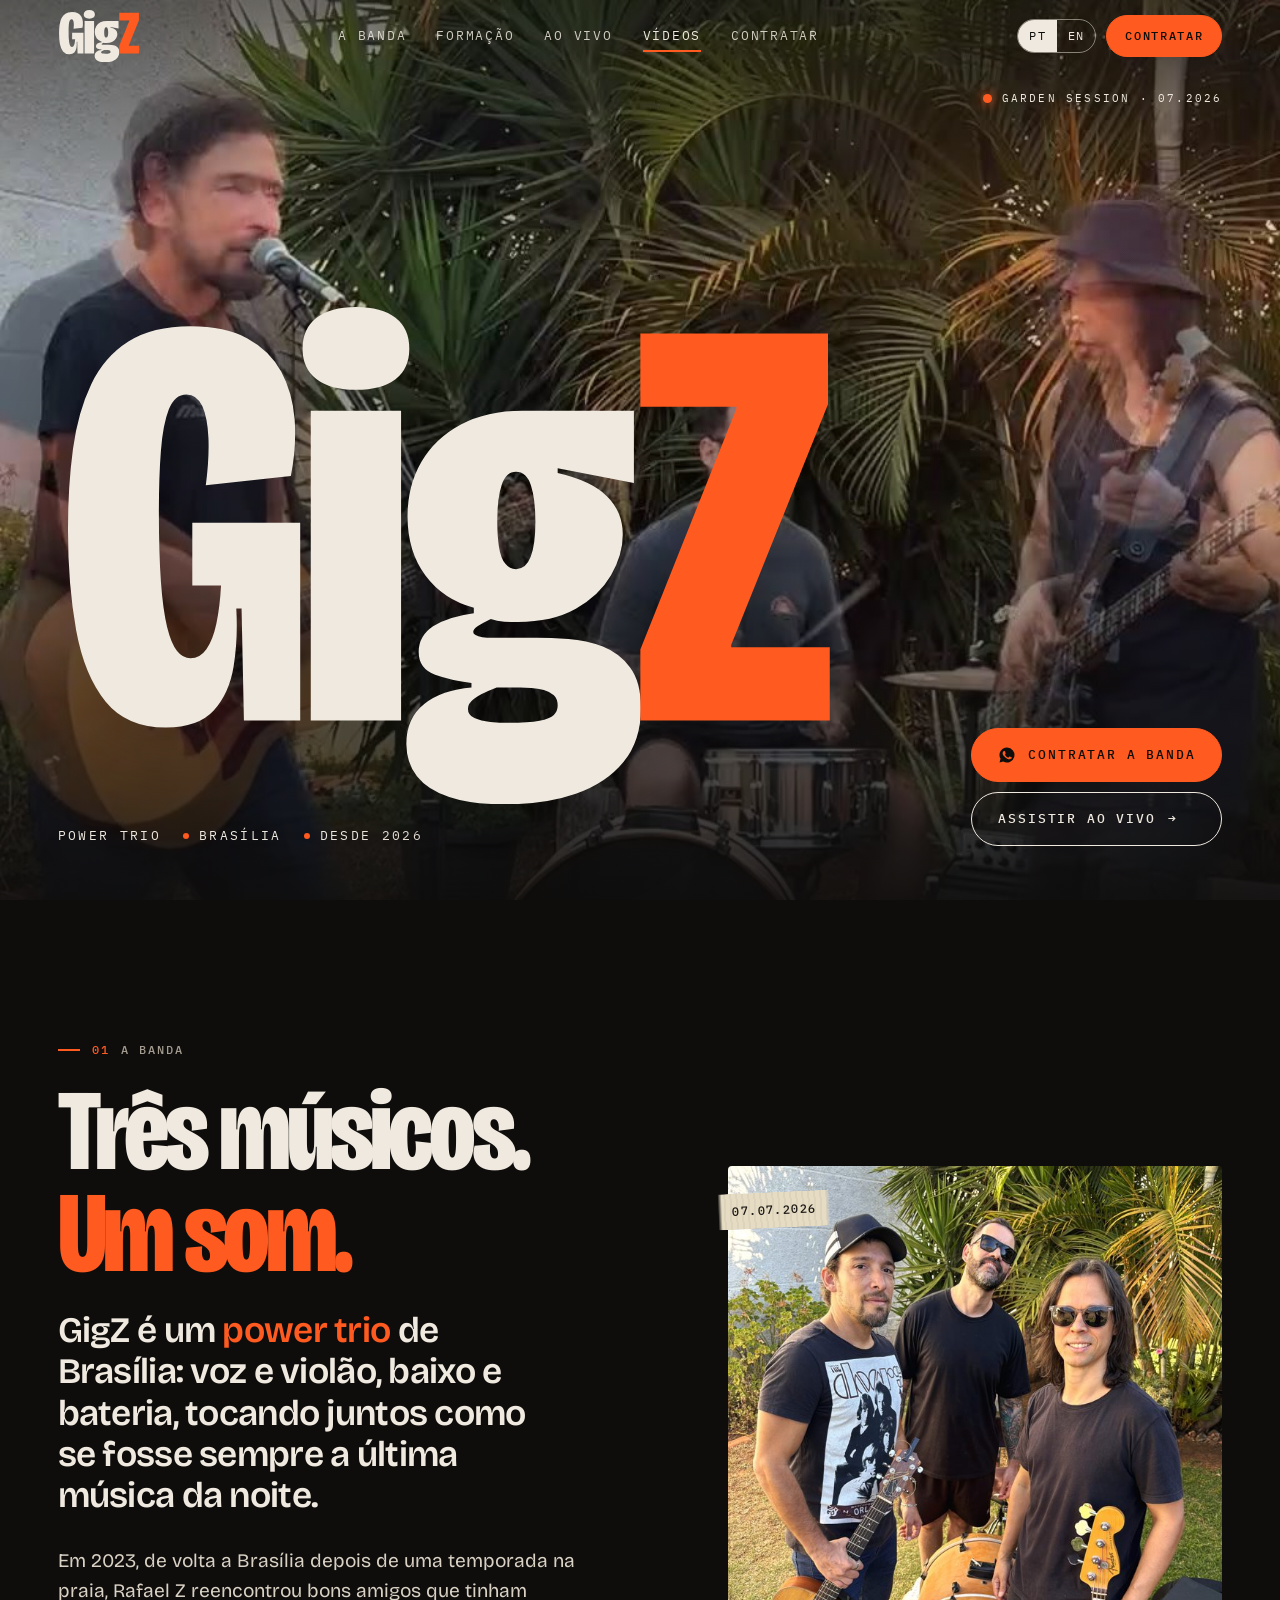
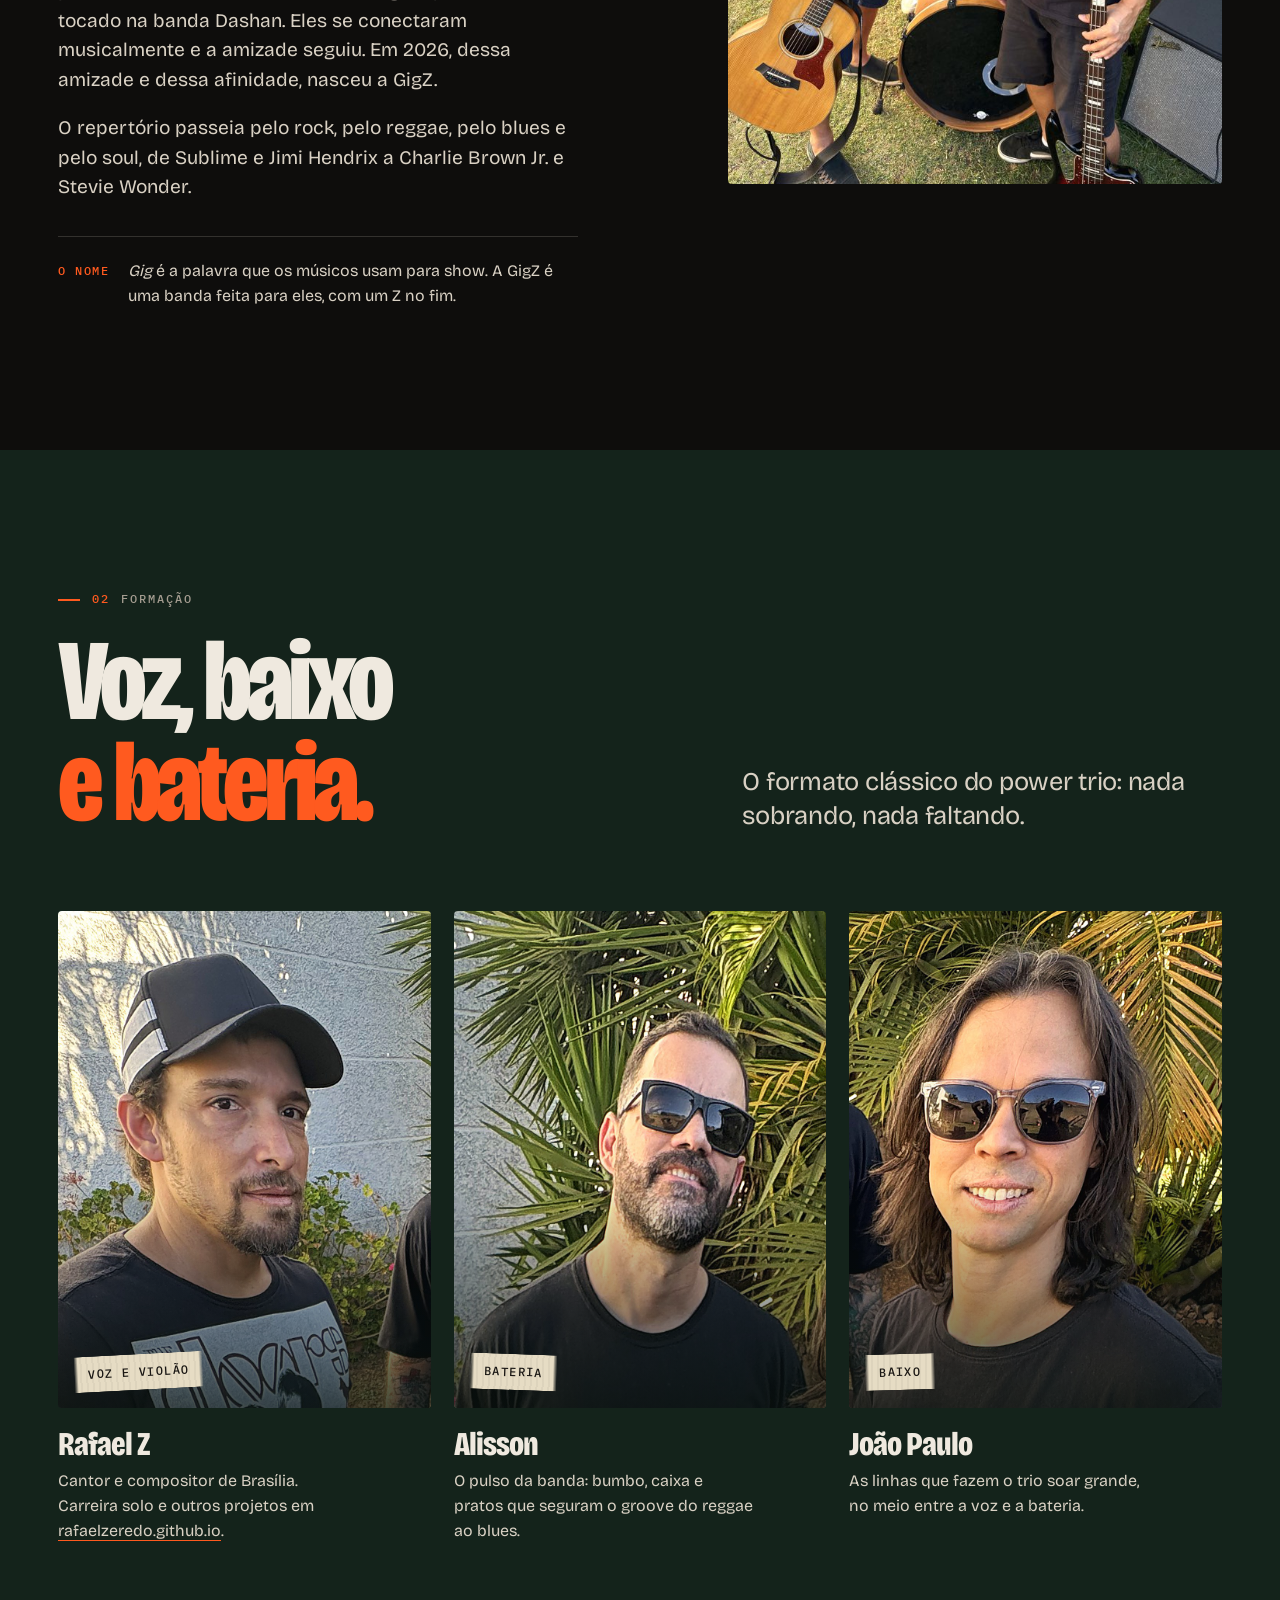
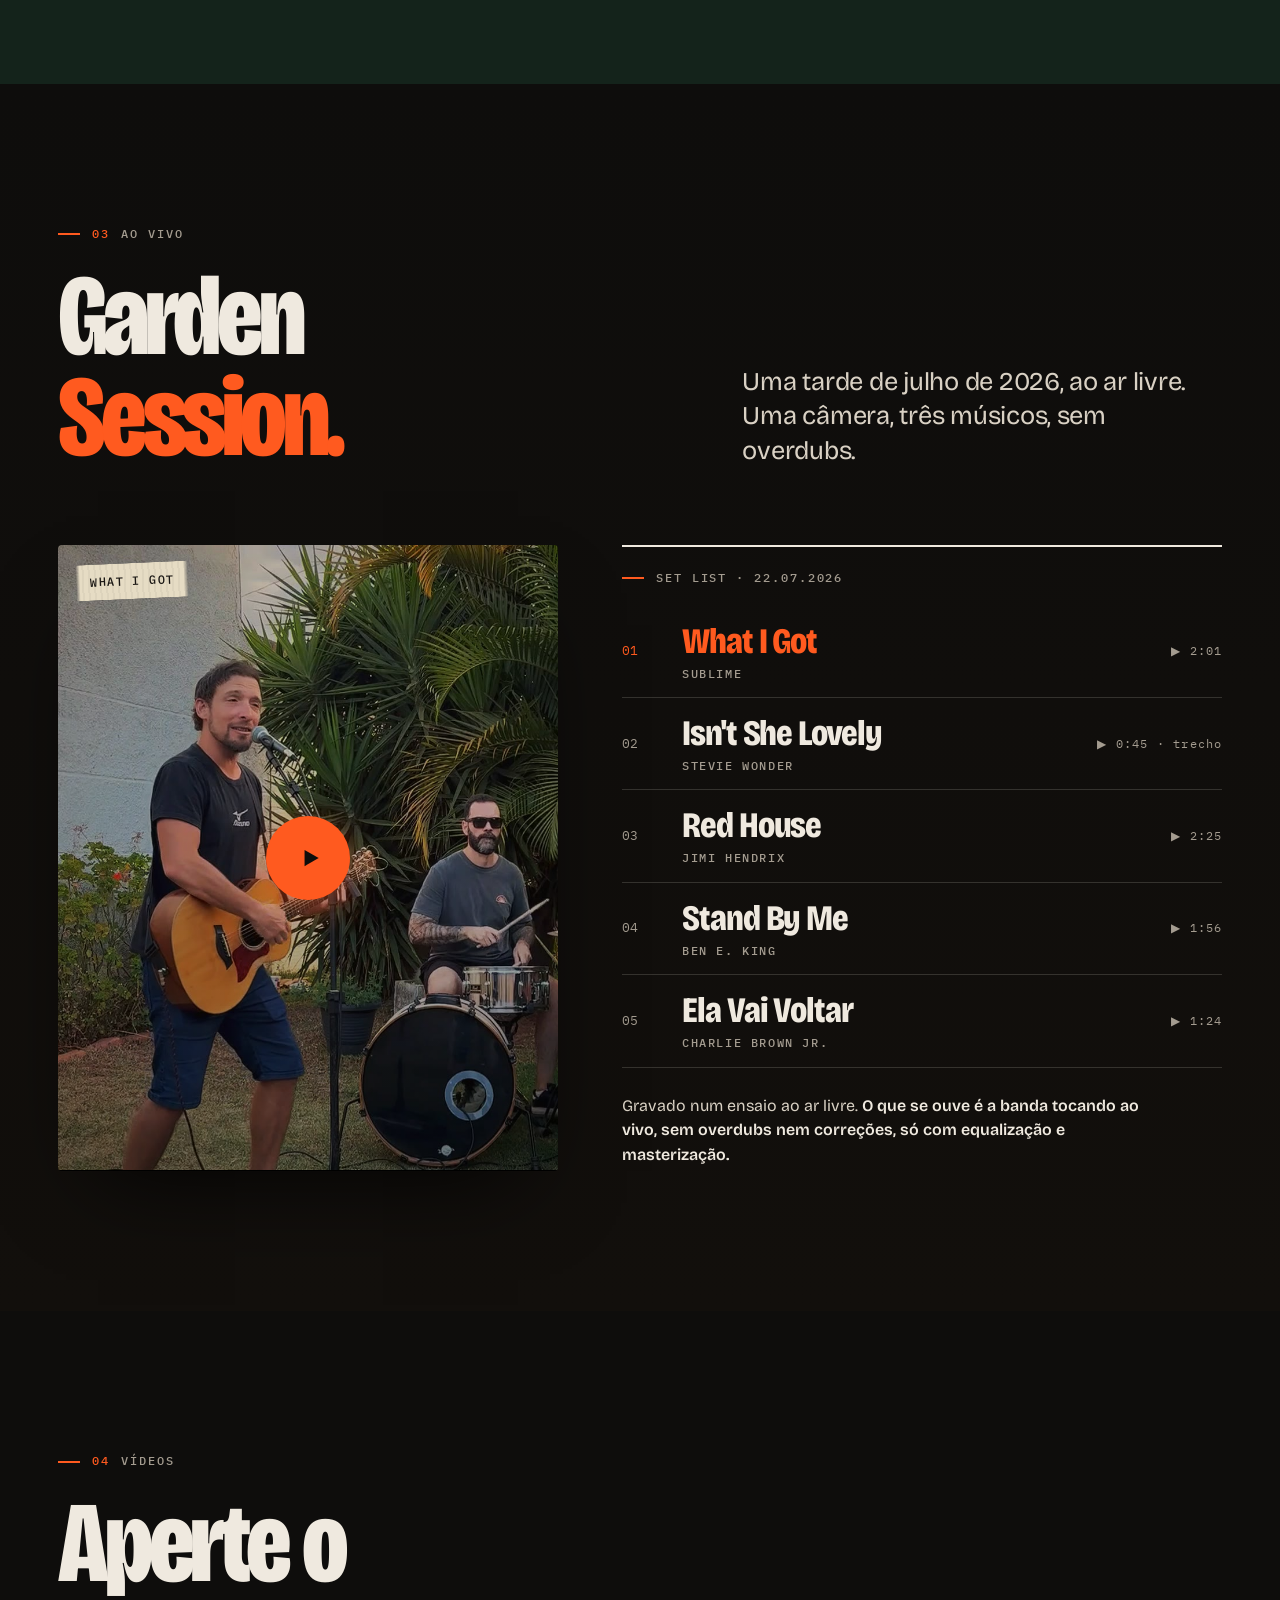
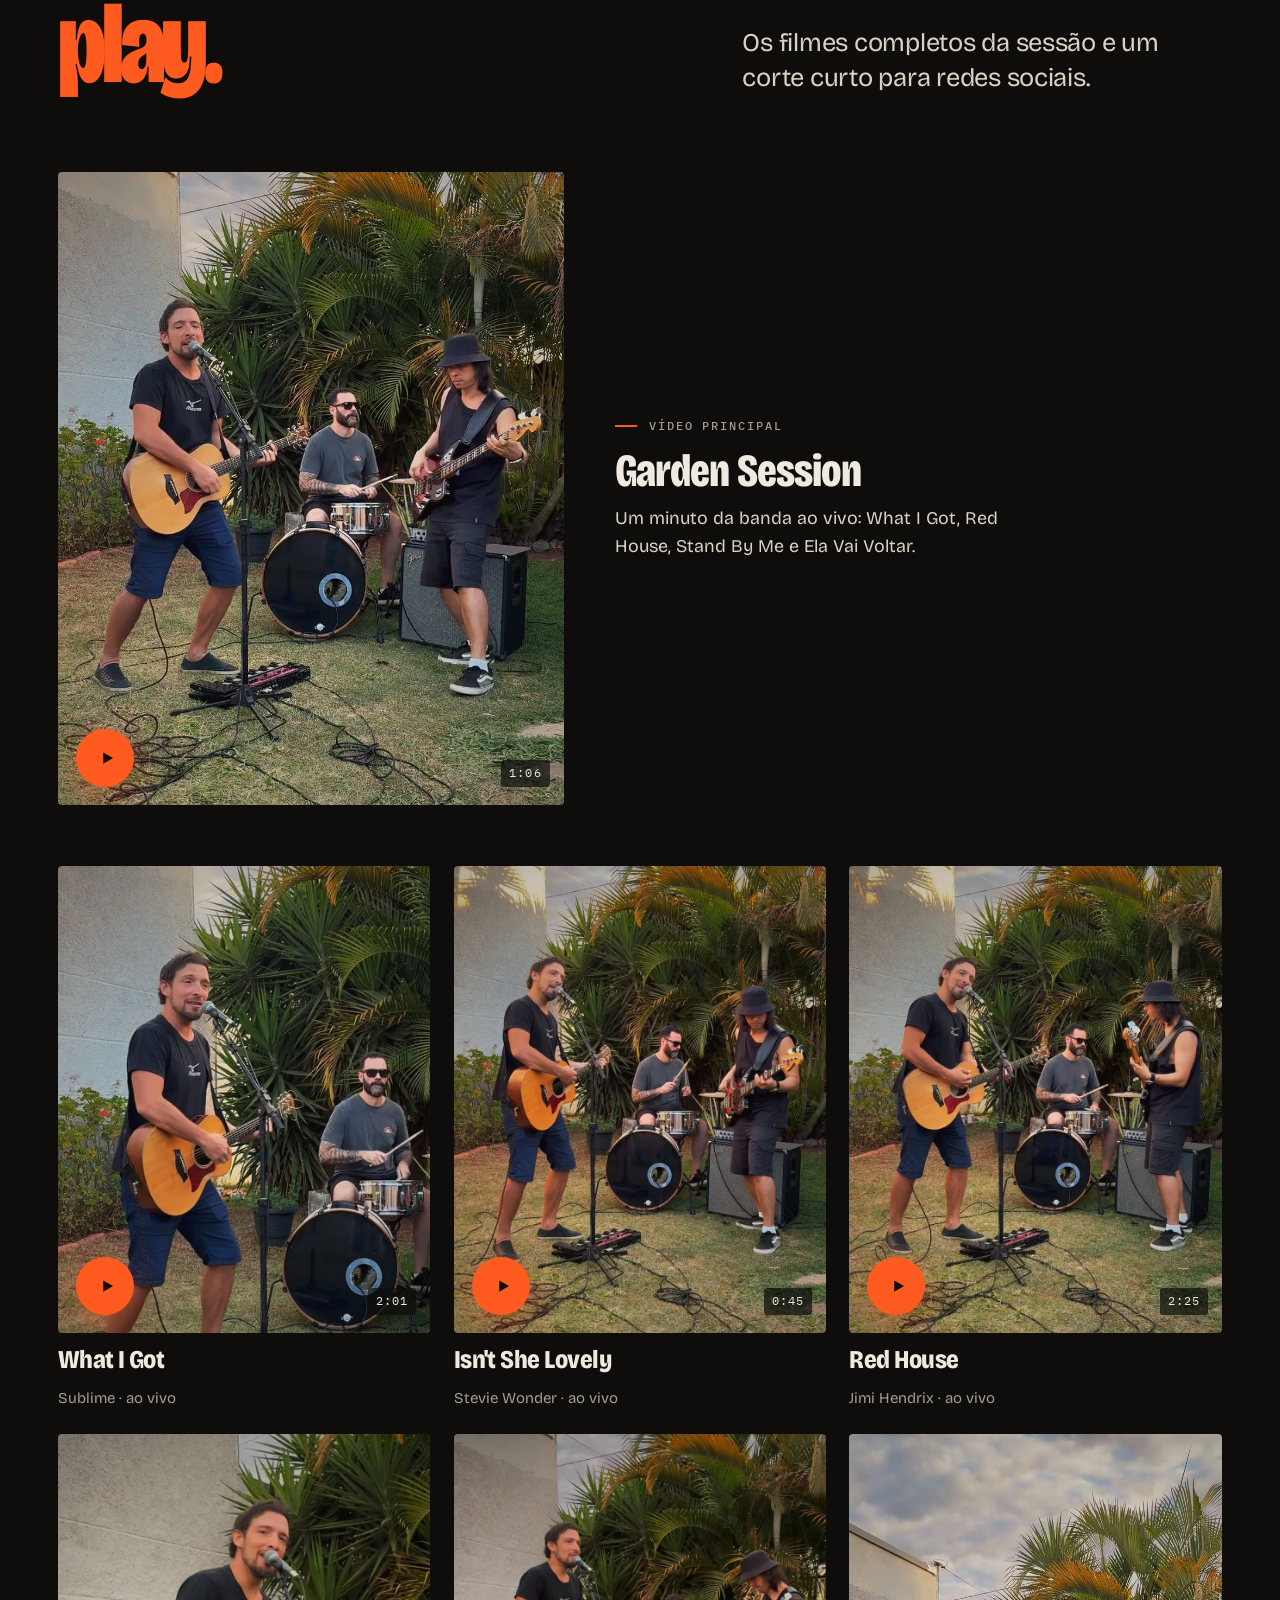
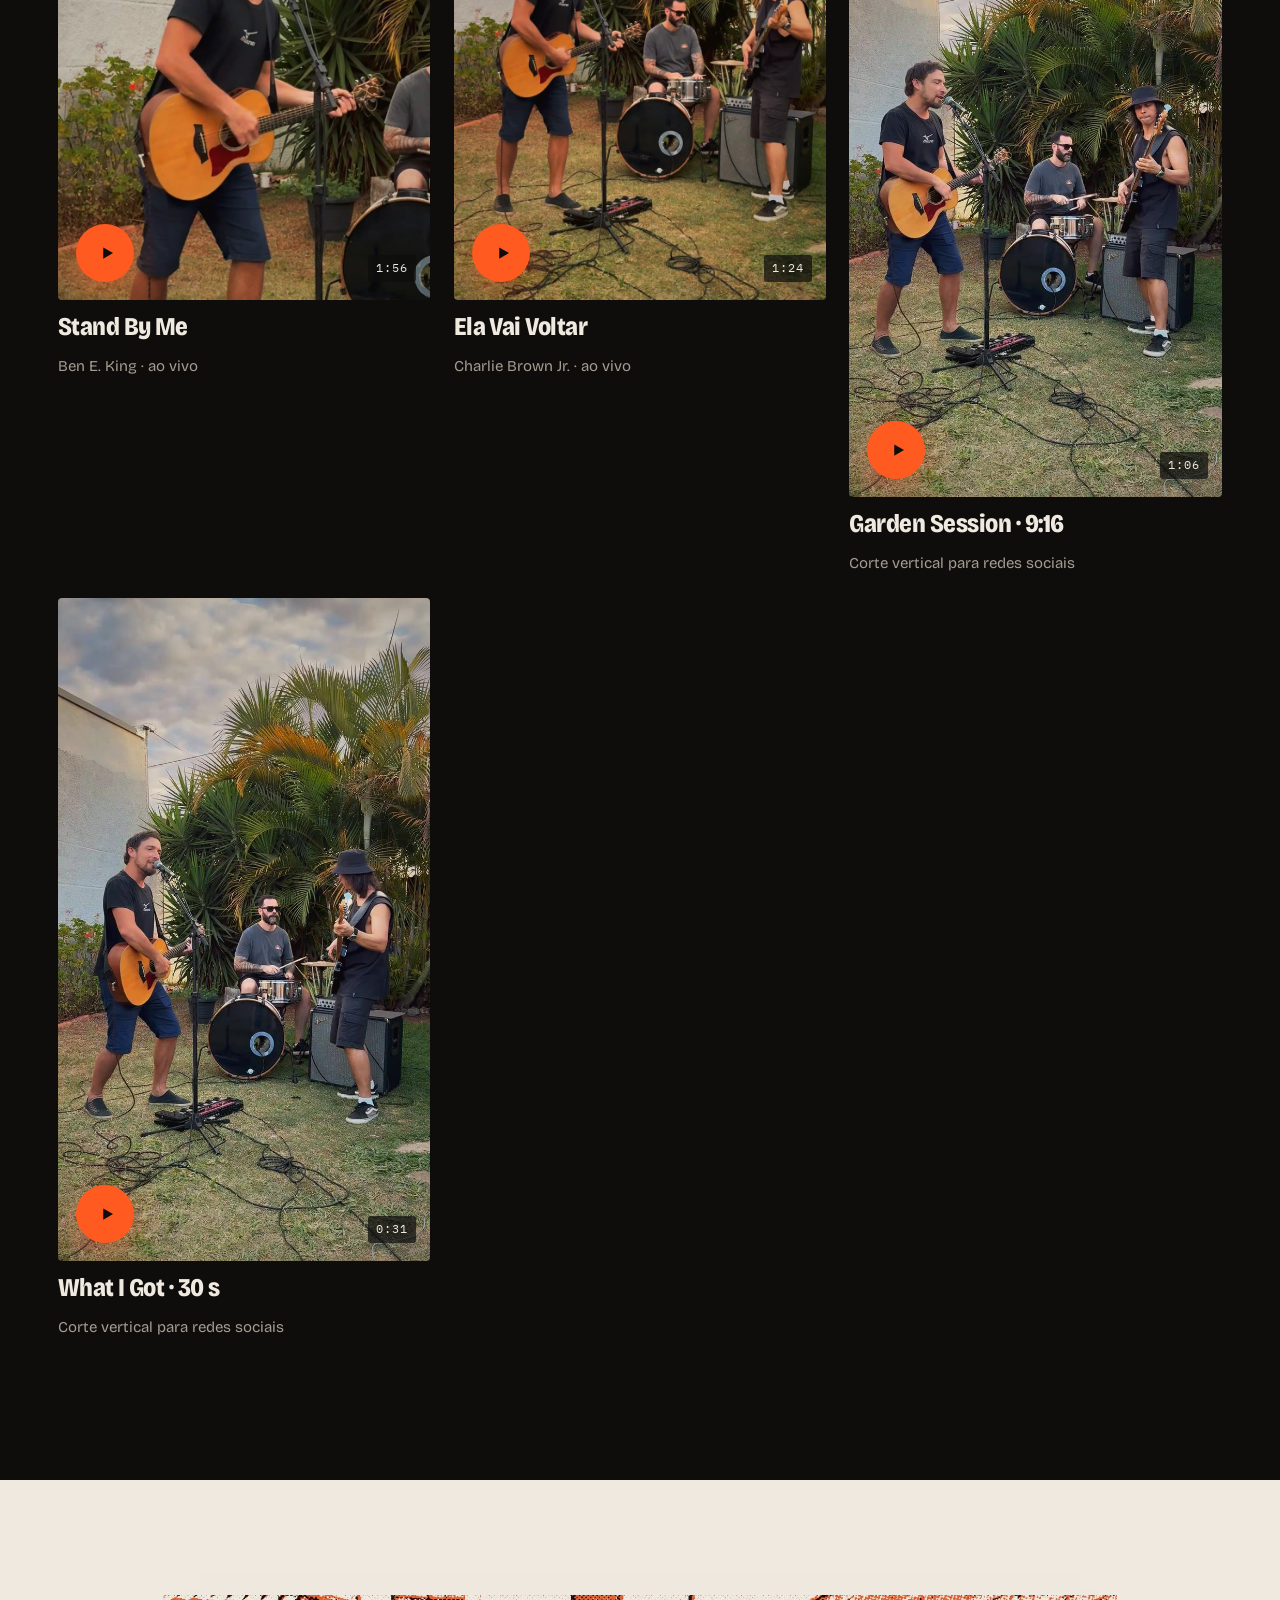
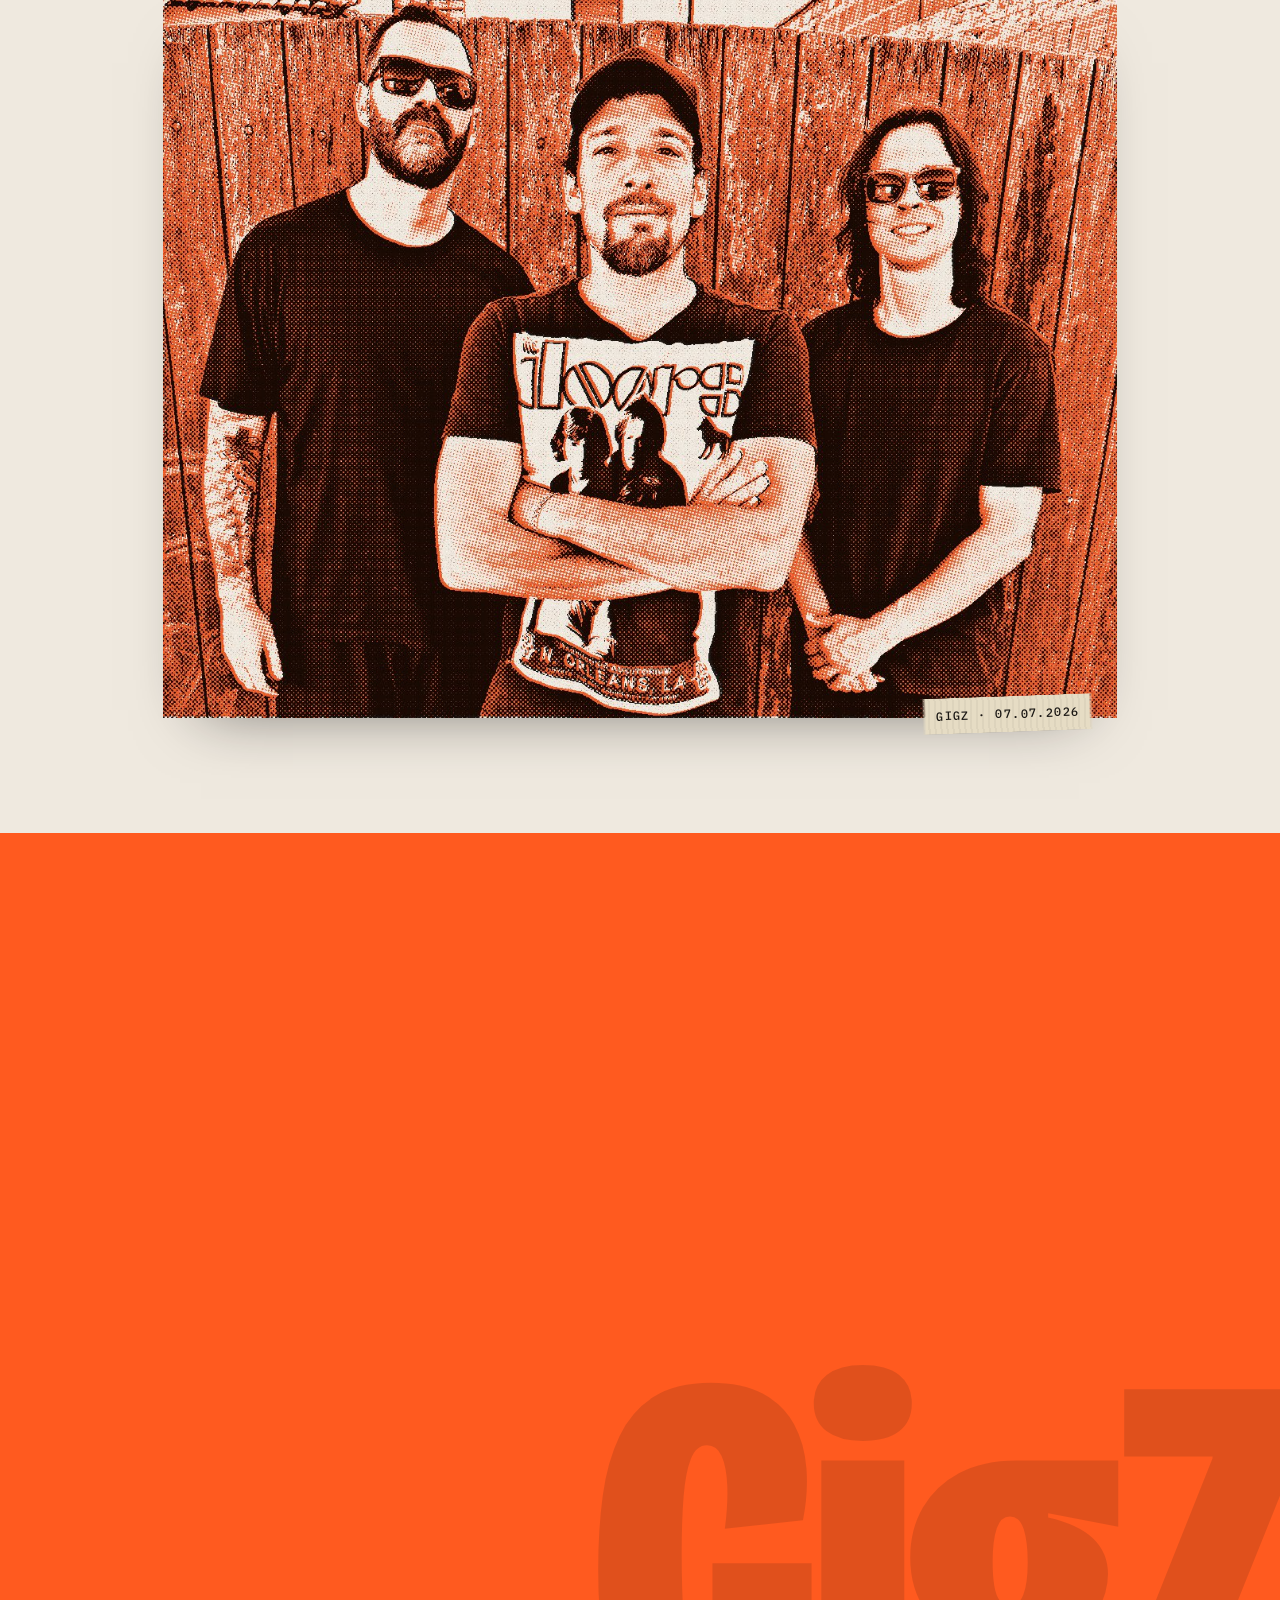
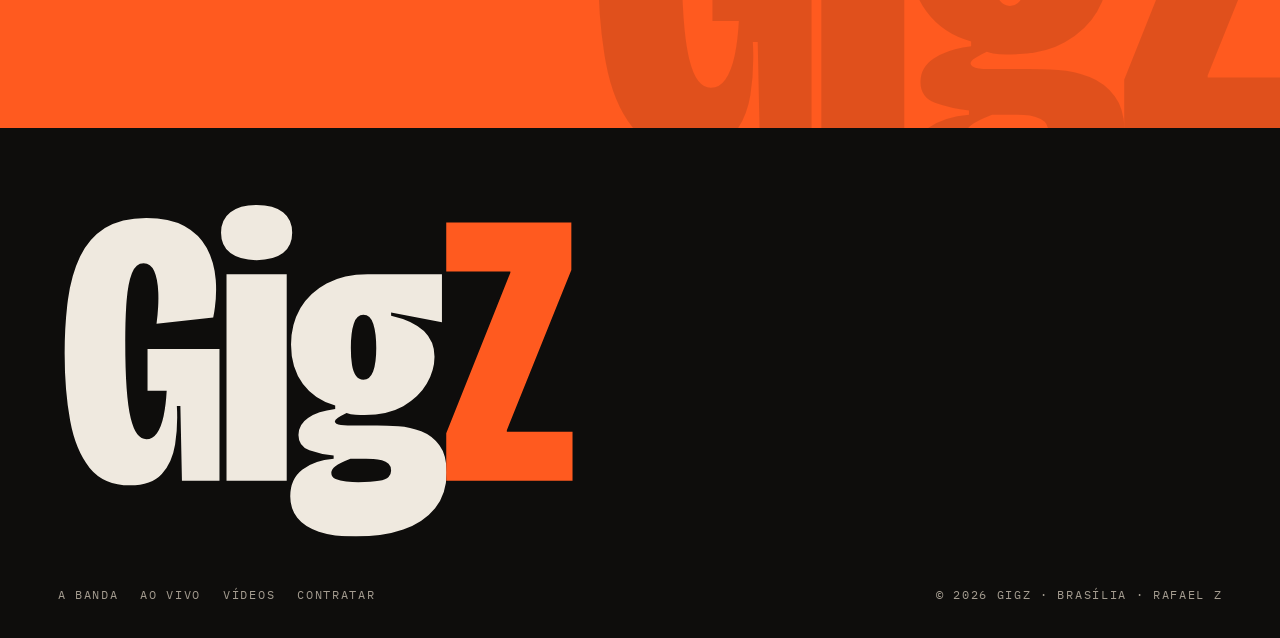
==== commit ddb8e9ed: "Mix: new Red House excerpt (IMG_1976 0:15.8-0:29.8); shorter Live text; new What I Got thumbnail Co-" ====
--- a/index.html
+++ b/index.html
@@ -139,7 +139,7 @@
         <button class="song" role="listitem" data-src="assets/video/film_stand_by_me.mp4" data-poster="assets/video/film_stand_by_me.jpg" data-title="Stand By Me" aria-current="false"><span class="n">04</span><span class="t">Stand By Me<small>Ben E. King</small></span><span class="d">▶ 1:56</span></button>
         <button class="song" role="listitem" data-src="assets/video/film_ela_vai_voltar.mp4" data-poster="assets/video/film_ela_vai_voltar.jpg" data-title="Ela Vai Voltar" aria-current="false"><span class="n">05</span><span class="t">Ela Vai Voltar<small>Charlie Brown Jr.</small></span><span class="d">▶ 1:24</span></button>
       </div>
-      <p class="about"><span data-pt>Gravado num ensaio ao ar livre, com o som do próprio celular: <b>o que se ouve é a banda tocando ao vivo, sem overdubs nem correções, só com equalização e masterização</b>. Os filmes com ▶ estão disponíveis (“Isn’t She Lovely” é um trecho); o resto do set ficou só na memória daquela tarde.</span><span data-en>Recorded at an open-air rehearsal, with the phone's own sound: <b>what you hear is the band playing live, with no overdubs or fixes, only EQ and mastering</b>. Songs marked ▶ have a film (“Isn’t She Lovely” is an excerpt); the rest of the set lives only in the memory of that afternoon.</span></p>
+      <p class="about"><span data-pt>Gravado num ensaio ao ar livre. <b>O que se ouve é a banda tocando ao vivo, sem overdubs nem correções, só com equalização e masterização.</b></span><span data-en>Recorded at an open-air rehearsal. <b>What you hear is the band playing live, with no overdubs or fixes, only EQ and mastering.</b></span></p>
     </div>
   </div>
 </section>
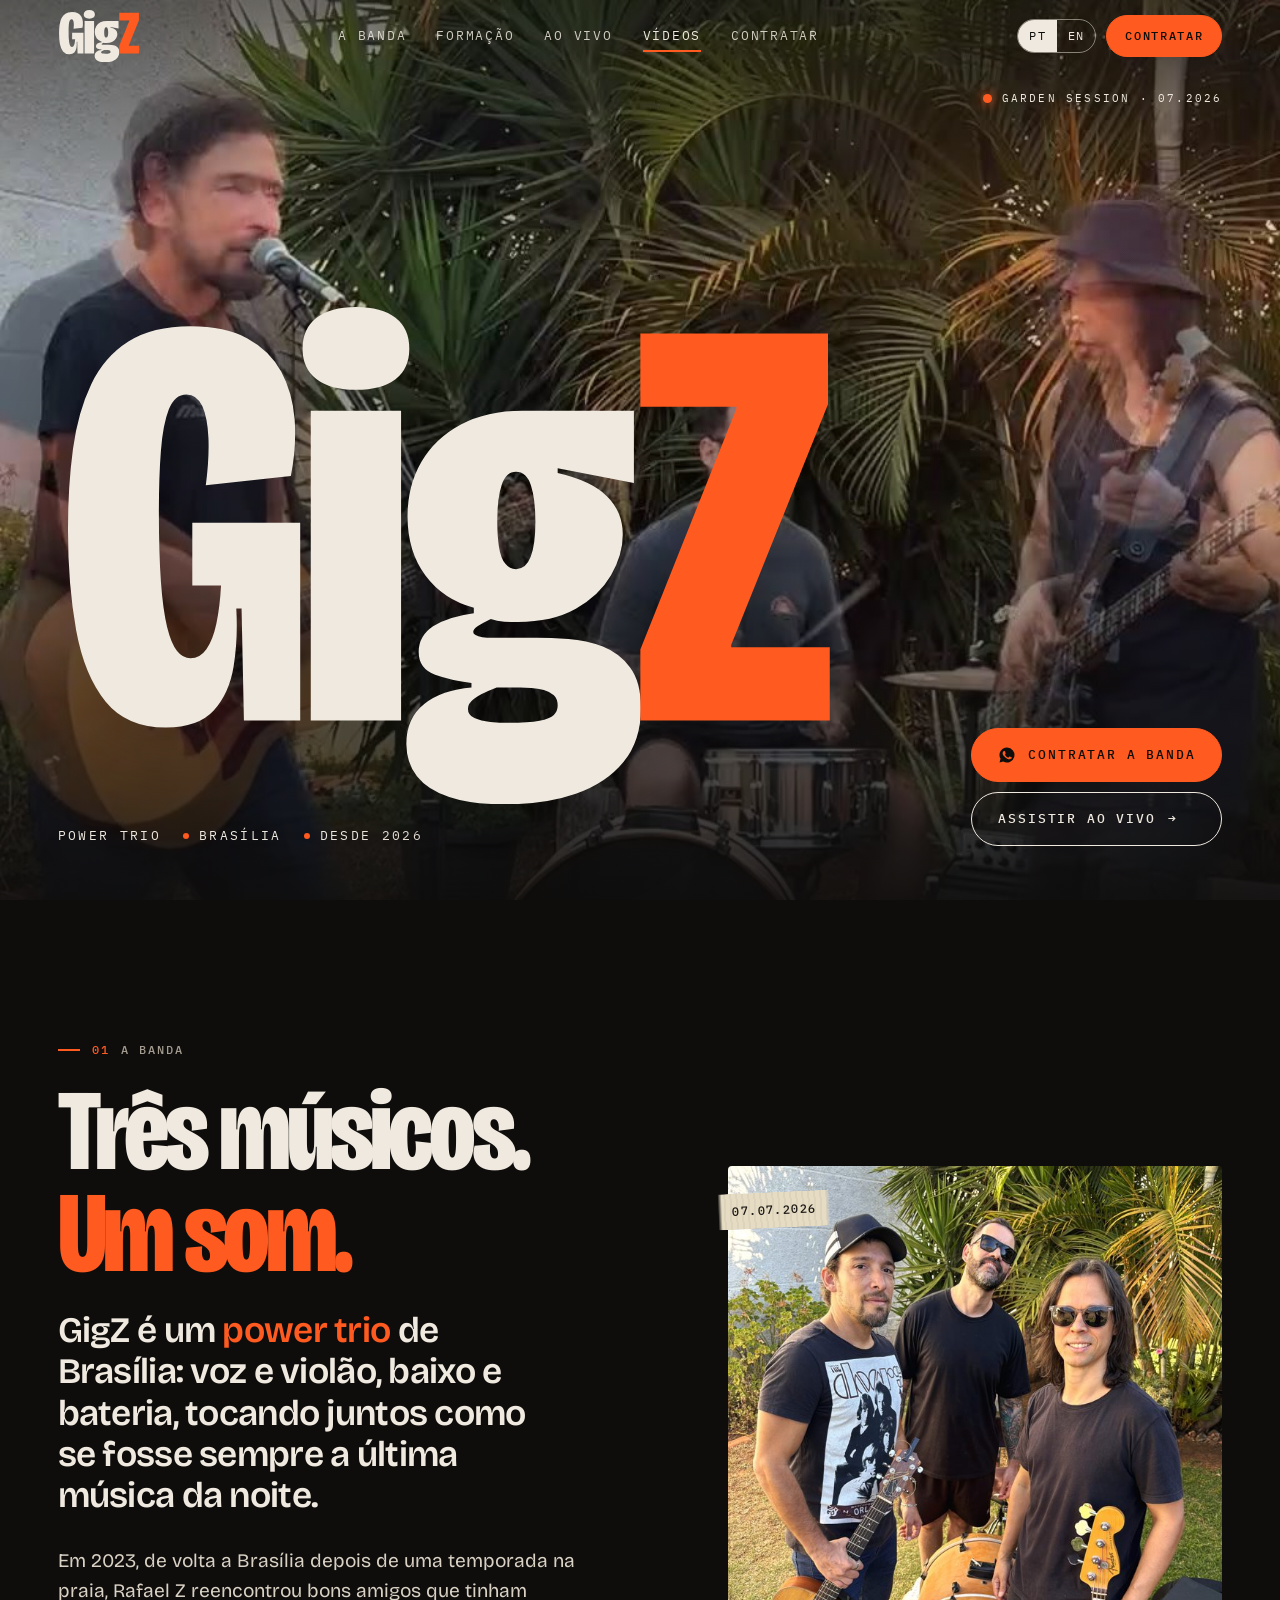
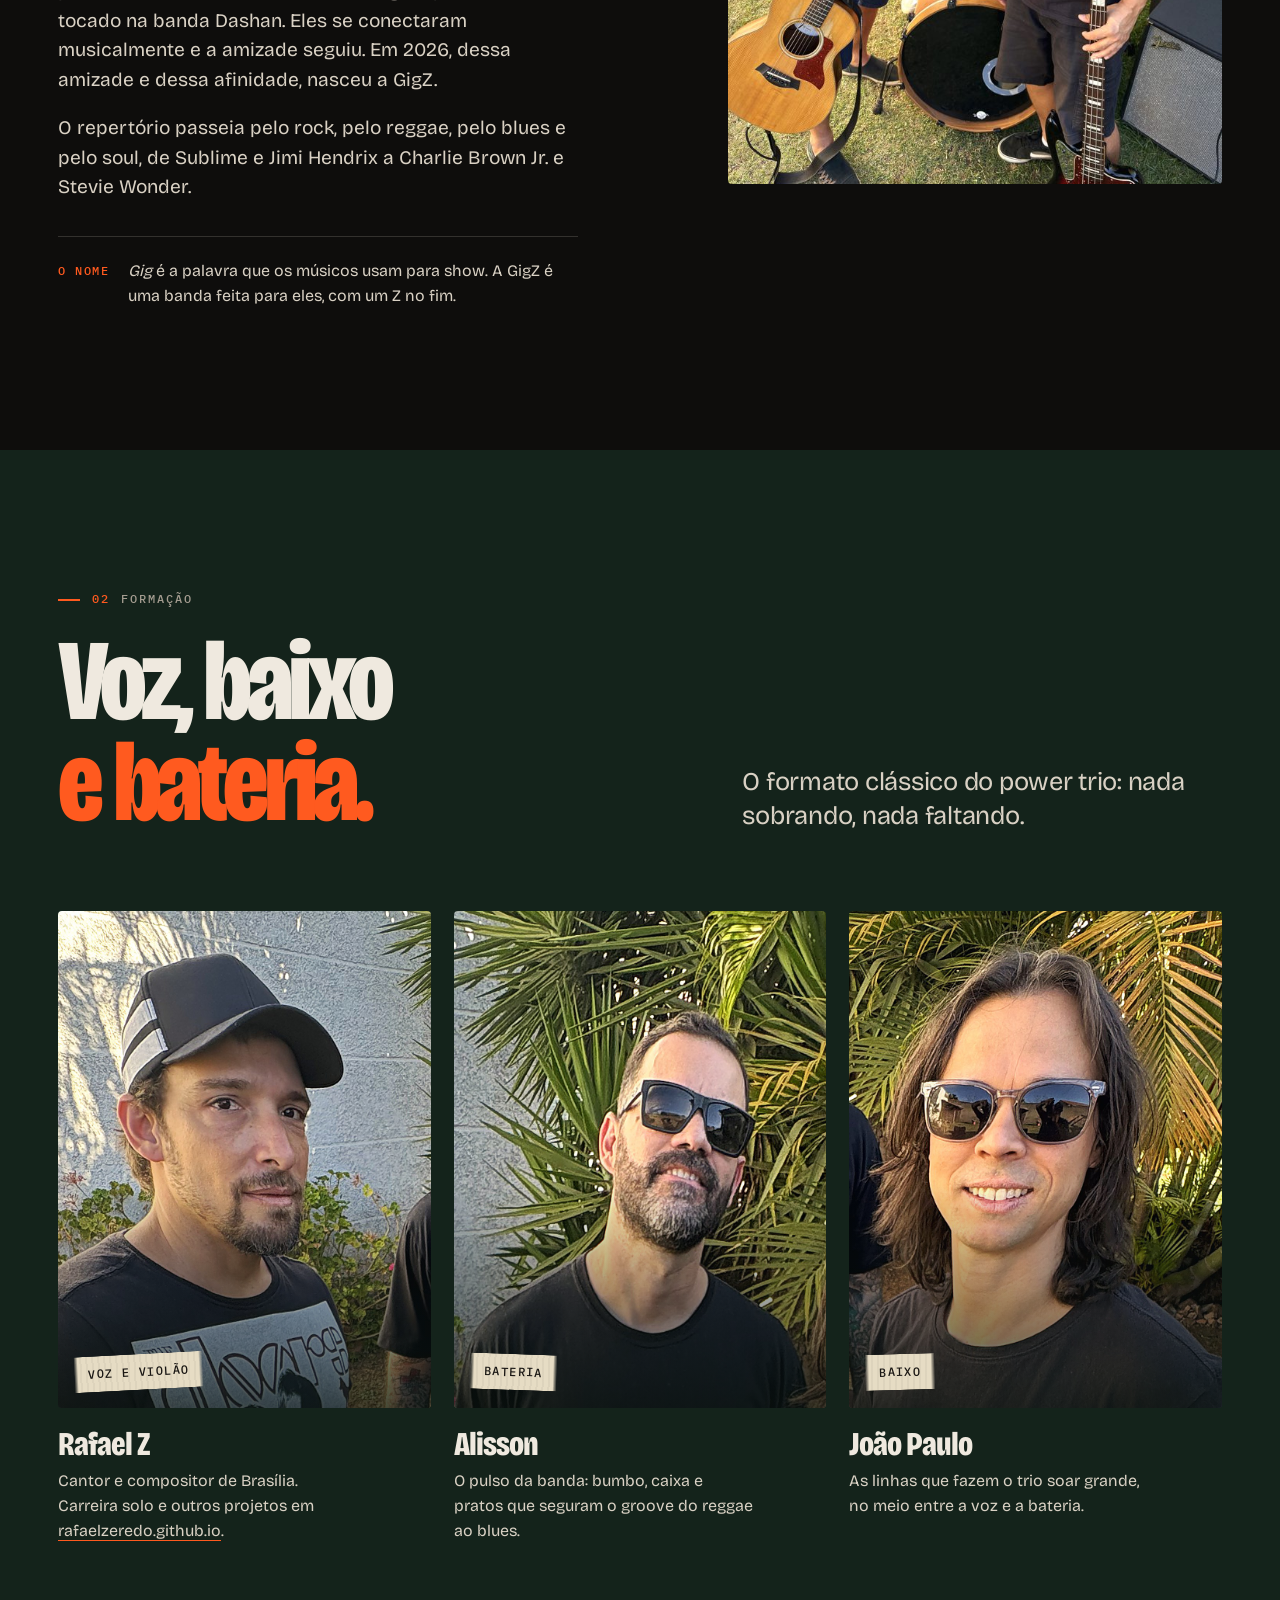
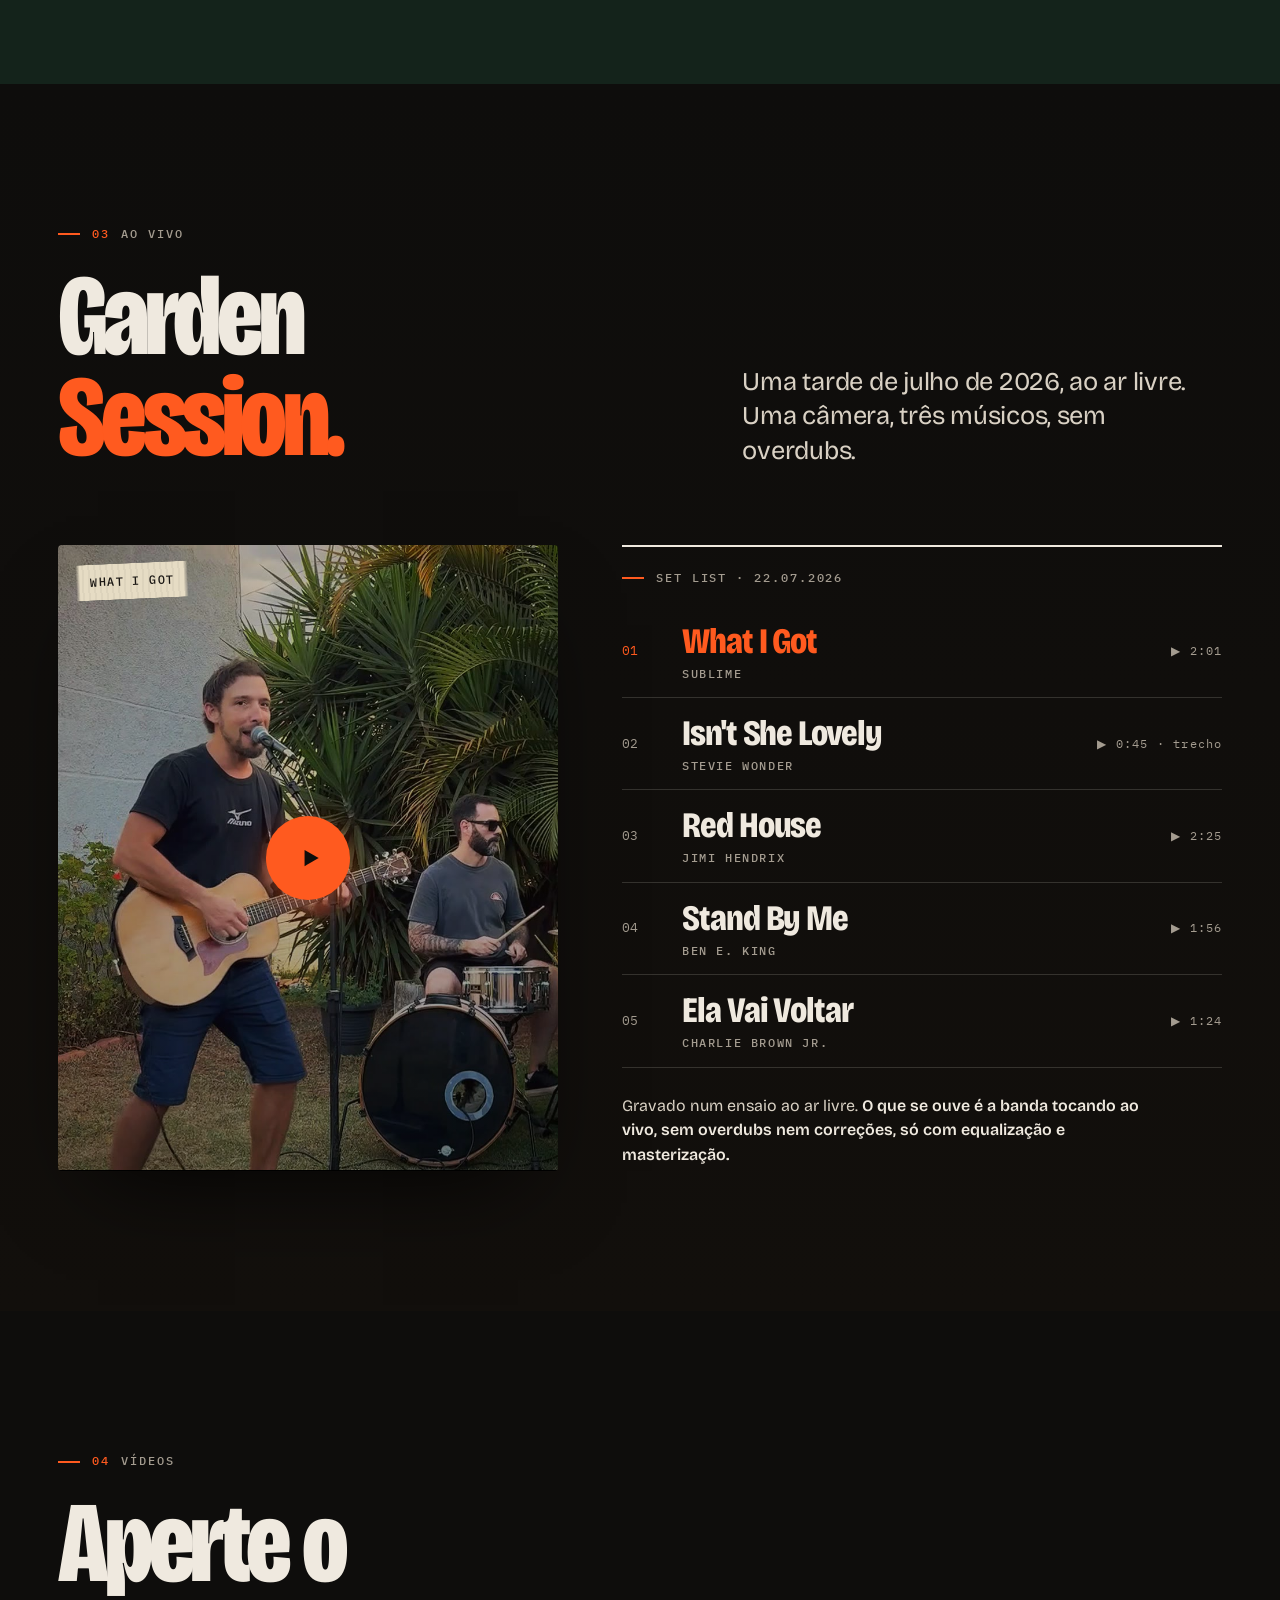
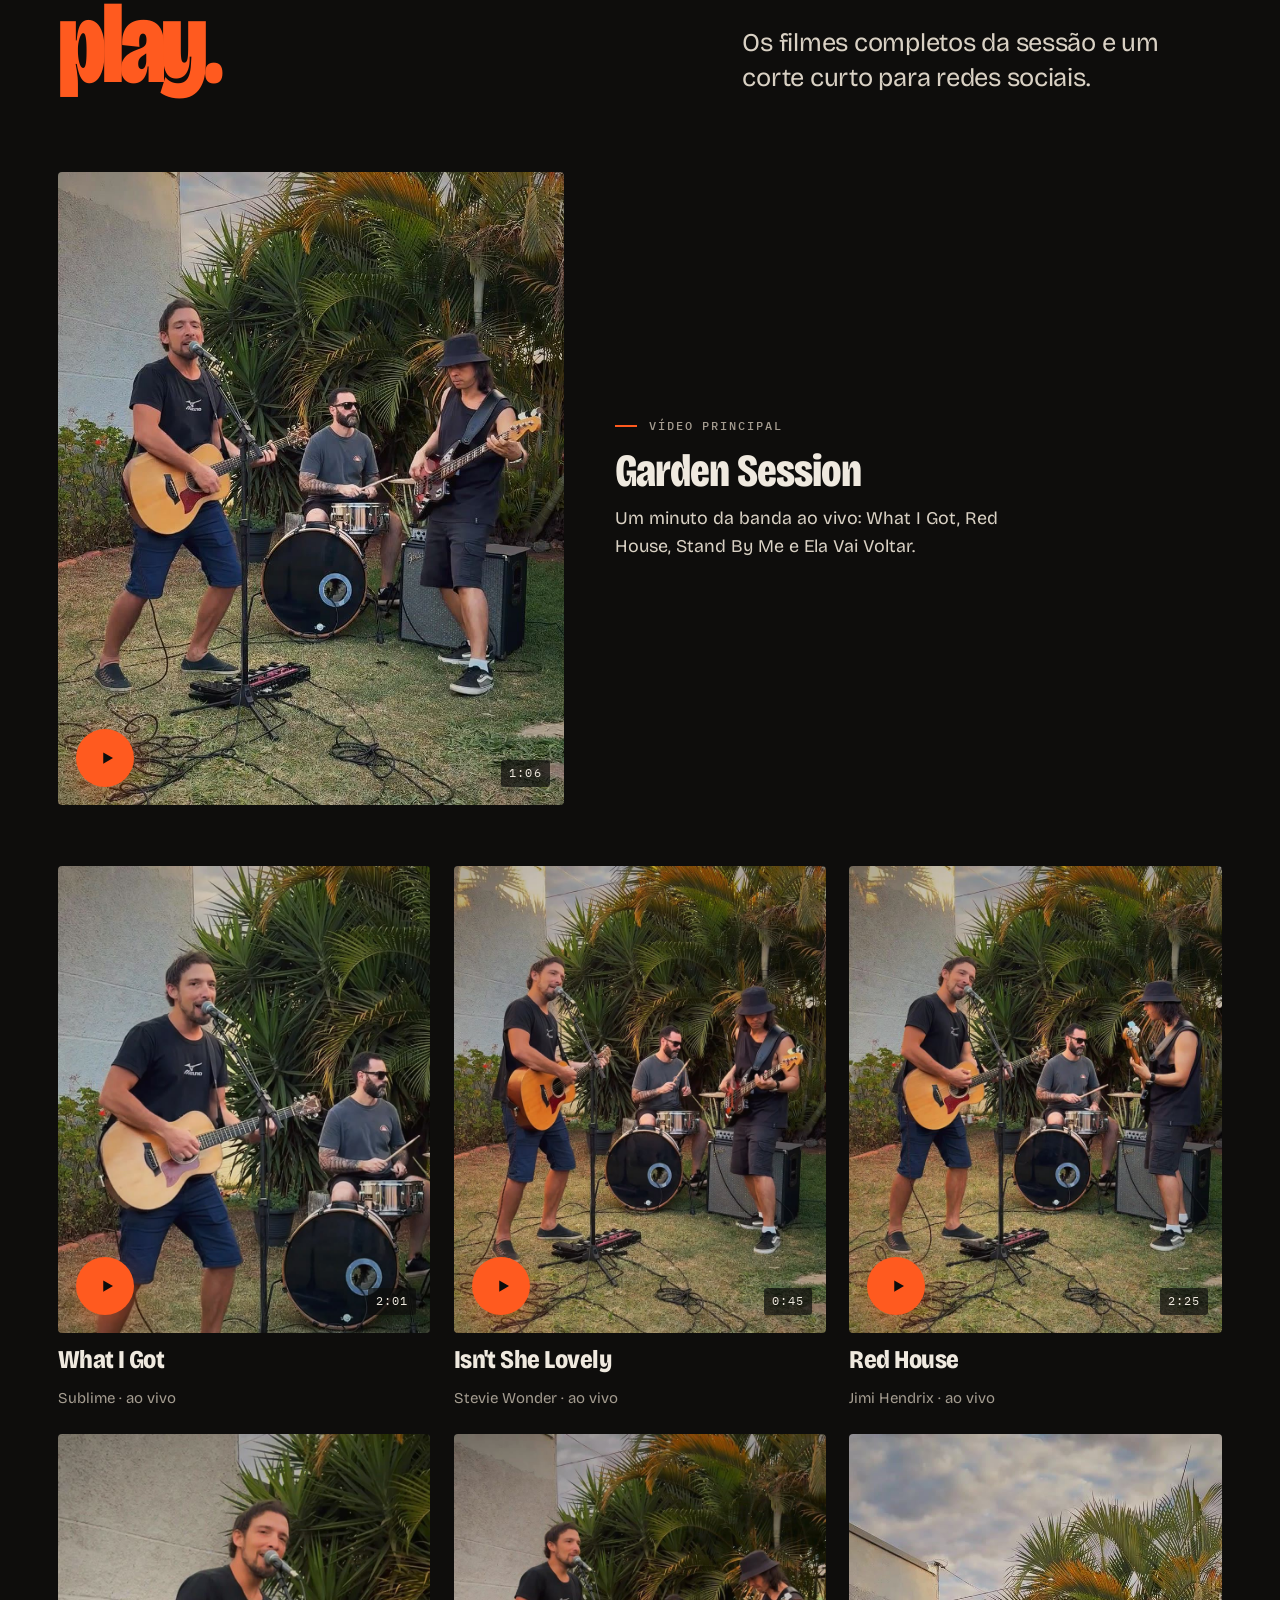
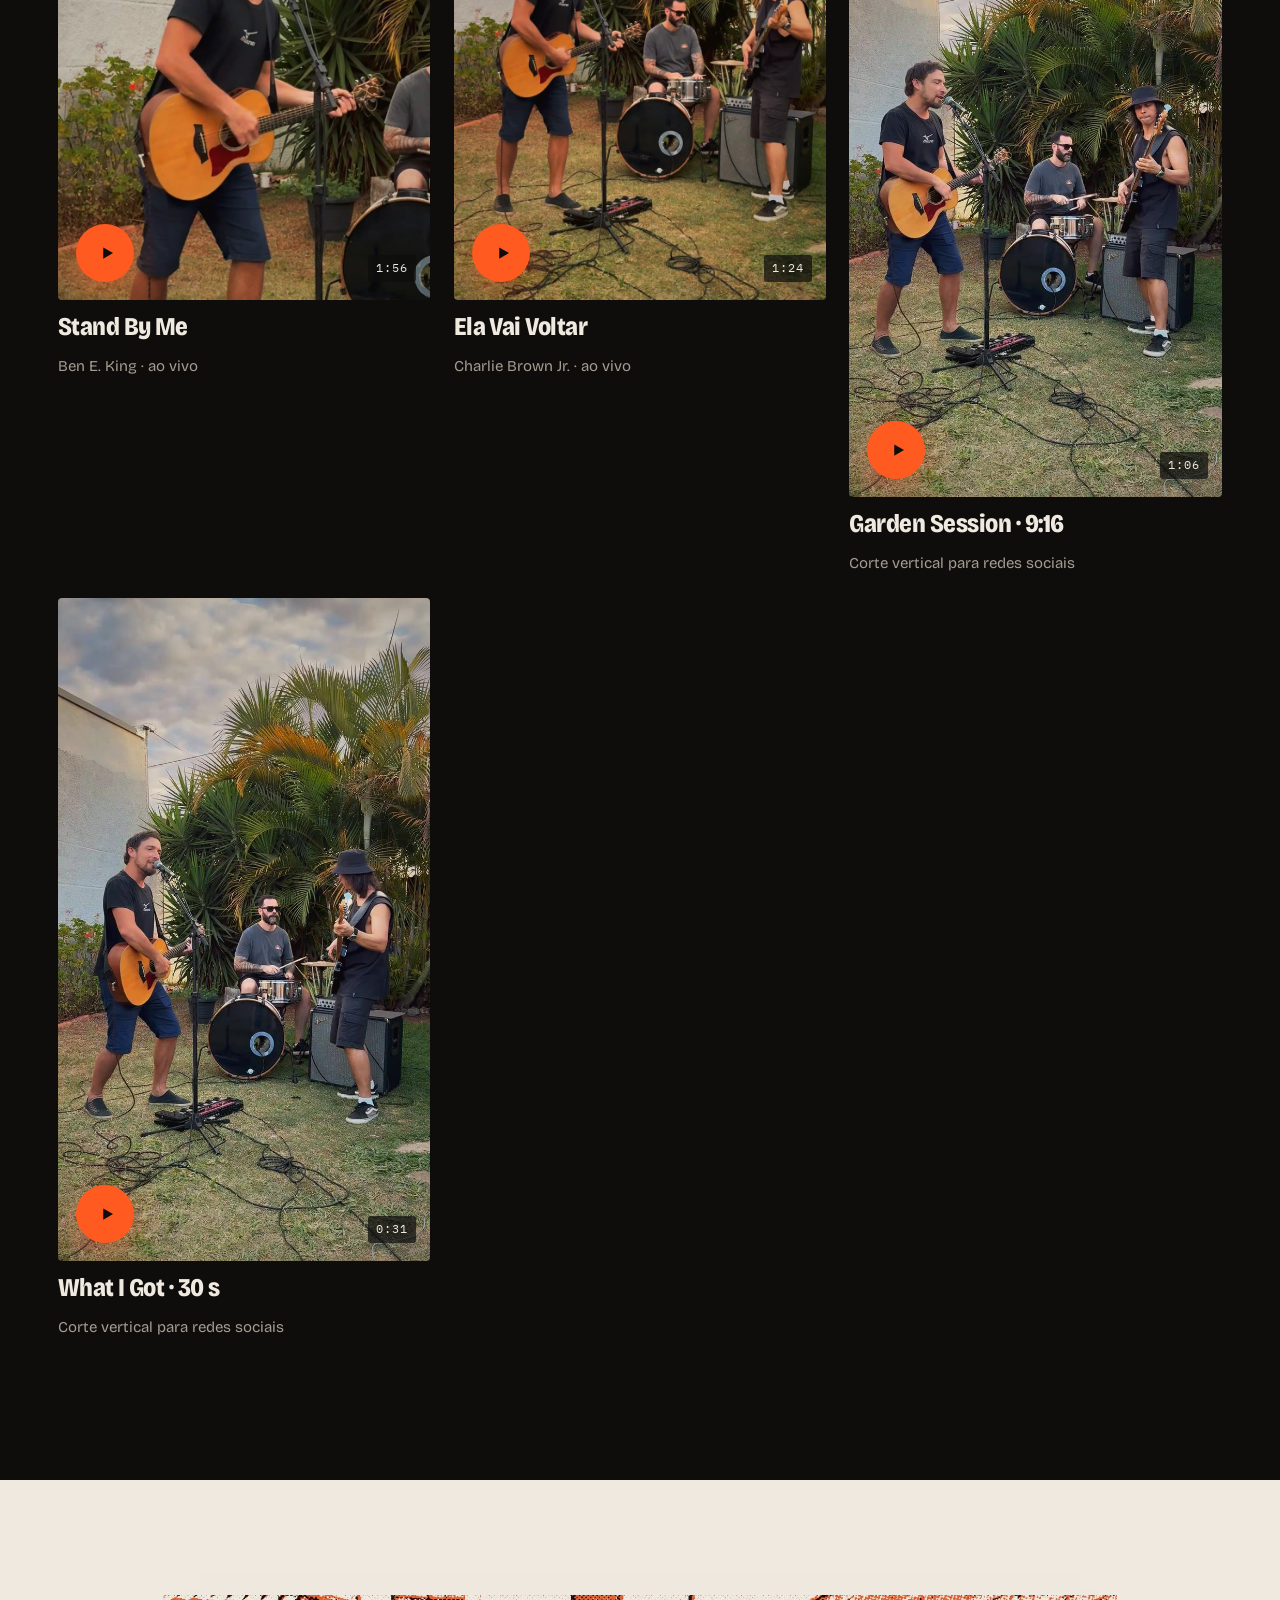
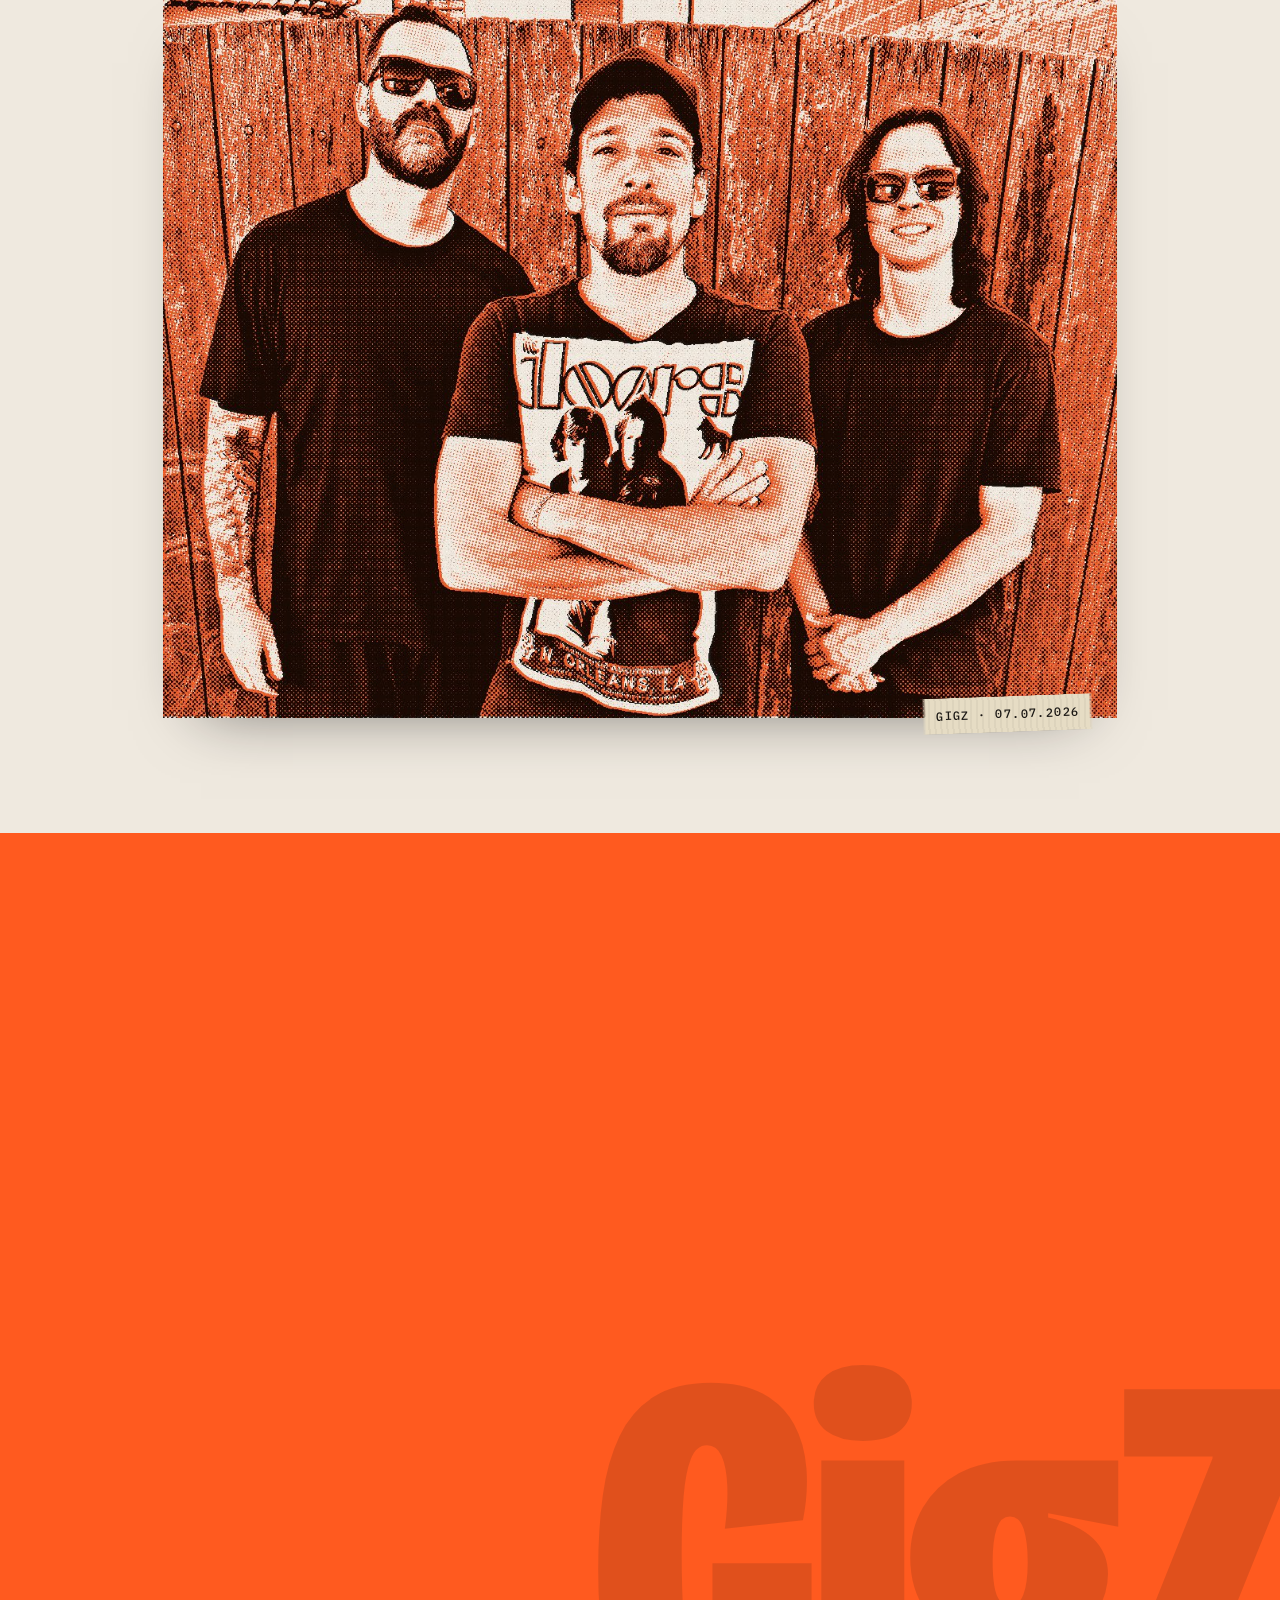
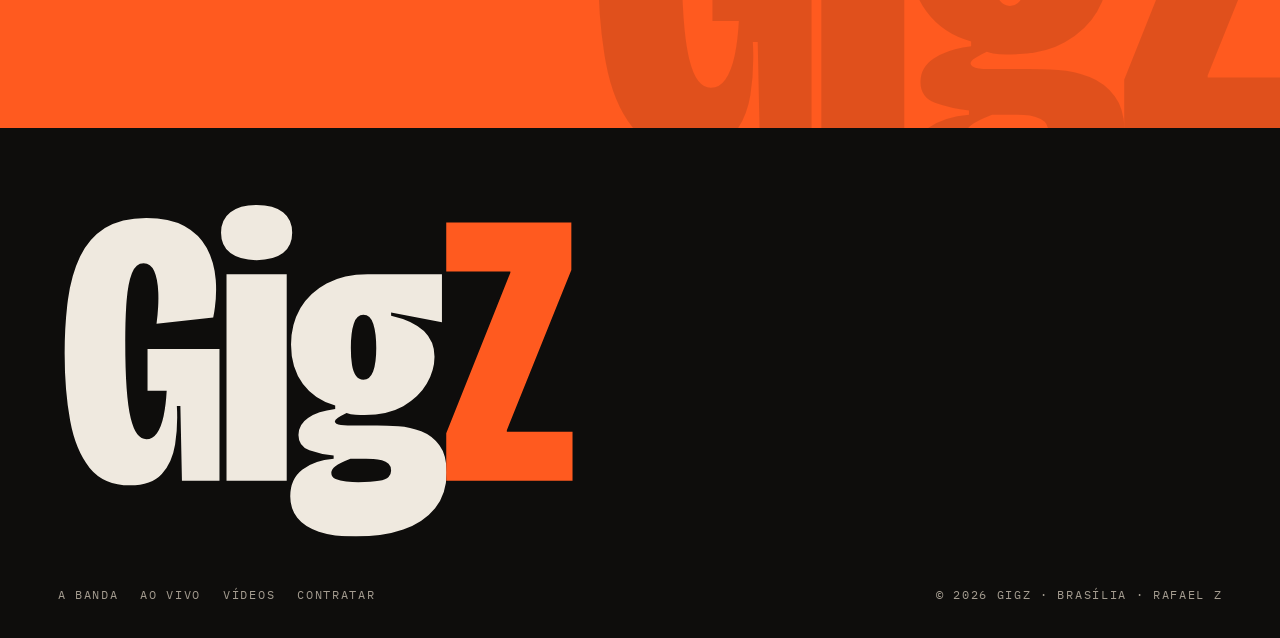
==== commit f7cc2103: "What I Got thumbnail: frame at 1:00.967 (eyes open); version thumbnail URLs so browsers fetch change" ====
--- a/index.html
+++ b/index.html
@@ -127,17 +127,17 @@
   <div class="stage">
     <div class="player rv" id="player">
       <span class="tape" id="playerTape">What I Got</span>
-      <video id="film" playsinline preload="none" poster="assets/video/film_what_i_got.jpg"><source src="assets/video/film_what_i_got.mp4" type="video/mp4"></video>
+      <video id="film" playsinline preload="none" poster="assets/video/film_what_i_got.jpg?v=6d509370"><source src="assets/video/film_what_i_got.mp4" type="video/mp4"></video>
       <div class="ov"><button class="play" id="playBtn" aria-label="Assistir · Play"><svg viewBox="0 0 24 24" fill="currentColor" aria-hidden="true"><path d="M7 4.5v15l13-7.5z"/></svg></button></div>
     </div>
     <div class="rv">
       <div class="setlist" role="list" aria-label="Set list">
         <div class="k" style="margin-top:22px">Set list · 22.07.2026</div>
-        <button class="song" role="listitem" data-src="assets/video/film_what_i_got.mp4" data-poster="assets/video/film_what_i_got.jpg" data-title="What I Got" aria-current="true"><span class="n">01</span><span class="t">What I Got<small>Sublime</small></span><span class="d">▶ 2:01</span></button>
-        <button class="song" role="listitem" data-src="assets/video/film_isnt_she_lovely.mp4" data-poster="assets/video/film_isnt_she_lovely.jpg" data-title="Isn&#x27;t She Lovely" aria-current="false"><span class="n">02</span><span class="t">Isn&#x27;t She Lovely<small>Stevie Wonder</small></span><span class="d">▶ 0:45 · trecho</span></button>
-        <button class="song" role="listitem" data-src="assets/video/film_red_house.mp4" data-poster="assets/video/film_red_house.jpg" data-title="Red House" aria-current="false"><span class="n">03</span><span class="t">Red House<small>Jimi Hendrix</small></span><span class="d">▶ 2:25</span></button>
-        <button class="song" role="listitem" data-src="assets/video/film_stand_by_me.mp4" data-poster="assets/video/film_stand_by_me.jpg" data-title="Stand By Me" aria-current="false"><span class="n">04</span><span class="t">Stand By Me<small>Ben E. King</small></span><span class="d">▶ 1:56</span></button>
-        <button class="song" role="listitem" data-src="assets/video/film_ela_vai_voltar.mp4" data-poster="assets/video/film_ela_vai_voltar.jpg" data-title="Ela Vai Voltar" aria-current="false"><span class="n">05</span><span class="t">Ela Vai Voltar<small>Charlie Brown Jr.</small></span><span class="d">▶ 1:24</span></button>
+        <button class="song" role="listitem" data-src="assets/video/film_what_i_got.mp4" data-poster="assets/video/film_what_i_got.jpg?v=6d509370" data-title="What I Got" aria-current="true"><span class="n">01</span><span class="t">What I Got<small>Sublime</small></span><span class="d">▶ 2:01</span></button>
+        <button class="song" role="listitem" data-src="assets/video/film_isnt_she_lovely.mp4" data-poster="assets/video/film_isnt_she_lovely.jpg?v=6cecb1a0" data-title="Isn&#x27;t She Lovely" aria-current="false"><span class="n">02</span><span class="t">Isn&#x27;t She Lovely<small>Stevie Wonder</small></span><span class="d">▶ 0:45 · trecho</span></button>
+        <button class="song" role="listitem" data-src="assets/video/film_red_house.mp4" data-poster="assets/video/film_red_house.jpg?v=67810209" data-title="Red House" aria-current="false"><span class="n">03</span><span class="t">Red House<small>Jimi Hendrix</small></span><span class="d">▶ 2:25</span></button>
+        <button class="song" role="listitem" data-src="assets/video/film_stand_by_me.mp4" data-poster="assets/video/film_stand_by_me.jpg?v=1b1d678c" data-title="Stand By Me" aria-current="false"><span class="n">04</span><span class="t">Stand By Me<small>Ben E. King</small></span><span class="d">▶ 1:56</span></button>
+        <button class="song" role="listitem" data-src="assets/video/film_ela_vai_voltar.mp4" data-poster="assets/video/film_ela_vai_voltar.jpg?v=612de264" data-title="Ela Vai Voltar" aria-current="false"><span class="n">05</span><span class="t">Ela Vai Voltar<small>Charlie Brown Jr.</small></span><span class="d">▶ 1:24</span></button>
       </div>
       <p class="about"><span data-pt>Gravado num ensaio ao ar livre. <b>O que se ouve é a banda tocando ao vivo, sem overdubs nem correções, só com equalização e masterização.</b></span><span data-en>Recorded at an open-air rehearsal. <b>What you hear is the band playing live, with no overdubs or fixes, only EQ and mastering.</b></span></p>
     </div>
@@ -151,7 +151,7 @@
     <h2 class="h2"><span data-pt>Aperte o<br><em>play.</em></span><span data-en>Press<br><em>play.</em></span></h2></div>
     <p class="lead"><span data-pt>Os filmes completos da sessão e um corte curto para redes sociais.</span><span data-en>The full session films and a short cut for social media.</span></p>
   </div>
-  <div class="vgrid"><button class="vcard feature rv" data-video="assets/video/film_promo.mp4" data-poster="assets/video/film_promo.jpg" data-caption="GigZ · Garden Session 07.2026"><span class="thumb"><img src="assets/video/film_promo.jpg" alt="" loading="lazy"><span class="play"><svg viewBox="0 0 24 24" fill="currentColor" aria-hidden="true"><path d="M7 4.5v15l13-7.5z"/></svg></span><span class="dur">1:06</span></span><span class="meta"><span class="k" style="margin-bottom:14px"><span data-pt>Vídeo principal</span><span data-en>Main video</span></span><h3>Garden Session</h3><p><span data-pt>Um minuto da banda ao vivo: What I Got, Red House, Stand By Me e Ela Vai Voltar.</span><span data-en>One minute of the band live: What I Got, Red House, Stand By Me and Ela Vai Voltar.</span></p></span></button><button class="vcard rv" data-video="assets/video/film_what_i_got.mp4" data-poster="assets/video/film_what_i_got.jpg" data-caption="GigZ · What I Got (Sublime) · Garden Session 07.2026"><span class="thumb"><img src="assets/video/film_what_i_got.jpg" alt="" loading="lazy"><span class="play"><svg viewBox="0 0 24 24" fill="currentColor" aria-hidden="true"><path d="M7 4.5v15l13-7.5z"/></svg></span><span class="dur">2:01</span></span><h3>What I Got</h3><p>Sublime · <span data-pt>ao vivo</span><span data-en>live</span></p></button><button class="vcard rv" data-video="assets/video/film_isnt_she_lovely.mp4" data-poster="assets/video/film_isnt_she_lovely.jpg" data-caption="GigZ · Isn&#x27;t She Lovely (Stevie Wonder) · Garden Session 07.2026"><span class="thumb"><img src="assets/video/film_isnt_she_lovely.jpg" alt="" loading="lazy"><span class="play"><svg viewBox="0 0 24 24" fill="currentColor" aria-hidden="true"><path d="M7 4.5v15l13-7.5z"/></svg></span><span class="dur">0:45</span></span><h3>Isn&#x27;t She Lovely</h3><p>Stevie Wonder · <span data-pt>ao vivo</span><span data-en>live</span></p></button><button class="vcard rv" data-video="assets/video/film_red_house.mp4" data-poster="assets/video/film_red_house.jpg" data-caption="GigZ · Red House (Jimi Hendrix) · Garden Session 07.2026"><span class="thumb"><img src="assets/video/film_red_house.jpg" alt="" loading="lazy"><span class="play"><svg viewBox="0 0 24 24" fill="currentColor" aria-hidden="true"><path d="M7 4.5v15l13-7.5z"/></svg></span><span class="dur">2:25</span></span><h3>Red House</h3><p>Jimi Hendrix · <span data-pt>ao vivo</span><span data-en>live</span></p></button><button class="vcard rv" data-video="assets/video/film_stand_by_me.mp4" data-poster="assets/video/film_stand_by_me.jpg" data-caption="GigZ · Stand By Me (Ben E. King) · Garden Session 07.2026"><span class="thumb"><img src="assets/video/film_stand_by_me.jpg" alt="" loading="lazy"><span class="play"><svg viewBox="0 0 24 24" fill="currentColor" aria-hidden="true"><path d="M7 4.5v15l13-7.5z"/></svg></span><span class="dur">1:56</span></span><h3>Stand By Me</h3><p>Ben E. King · <span data-pt>ao vivo</span><span data-en>live</span></p></button><button class="vcard rv" data-video="assets/video/film_ela_vai_voltar.mp4" data-poster="assets/video/film_ela_vai_voltar.jpg" data-caption="GigZ · Ela Vai Voltar (Charlie Brown Jr.) · Garden Session 07.2026"><span class="thumb"><img src="assets/video/film_ela_vai_voltar.jpg" alt="" loading="lazy"><span class="play"><svg viewBox="0 0 24 24" fill="currentColor" aria-hidden="true"><path d="M7 4.5v15l13-7.5z"/></svg></span><span class="dur">1:24</span></span><h3>Ela Vai Voltar</h3><p>Charlie Brown Jr. · <span data-pt>ao vivo</span><span data-en>live</span></p></button><button class="vcard rv" data-video="assets/video/film_promo_916.mp4" data-poster="assets/video/film_promo_916.jpg" data-caption="GigZ · Garden Session · 9:16 (Reels · Stories) · Garden Session 07.2026"><span class="thumb tall"><img src="assets/video/film_promo_916.jpg" alt="" loading="lazy"><span class="play"><svg viewBox="0 0 24 24" fill="currentColor" aria-hidden="true"><path d="M7 4.5v15l13-7.5z"/></svg></span><span class="dur">1:06</span></span><h3>Garden Session · 9:16</h3><p><span data-pt>Corte vertical para redes sociais</span><span data-en>Vertical cut for social media</span></p></button><button class="vcard rv" data-video="assets/video/film_social_what_i_got_916.mp4" data-poster="assets/video/film_social_what_i_got_916.jpg" data-caption="GigZ · What I Got · 30 s (Reels · Stories) · Garden Session 07.2026"><span class="thumb tall"><img src="assets/video/film_social_what_i_got_916.jpg" alt="" loading="lazy"><span class="play"><svg viewBox="0 0 24 24" fill="currentColor" aria-hidden="true"><path d="M7 4.5v15l13-7.5z"/></svg></span><span class="dur">0:31</span></span><h3>What I Got · 30 s</h3><p><span data-pt>Corte vertical para redes sociais</span><span data-en>Vertical cut for social media</span></p></button></div>
+  <div class="vgrid"><button class="vcard feature rv" data-video="assets/video/film_promo.mp4" data-poster="assets/video/film_promo.jpg?v=34e8c04a" data-caption="GigZ · Garden Session 07.2026"><span class="thumb"><img src="assets/video/film_promo.jpg?v=34e8c04a" alt="" loading="lazy"><span class="play"><svg viewBox="0 0 24 24" fill="currentColor" aria-hidden="true"><path d="M7 4.5v15l13-7.5z"/></svg></span><span class="dur">1:06</span></span><span class="meta"><span class="k" style="margin-bottom:14px"><span data-pt>Vídeo principal</span><span data-en>Main video</span></span><h3>Garden Session</h3><p><span data-pt>Um minuto da banda ao vivo: What I Got, Red House, Stand By Me e Ela Vai Voltar.</span><span data-en>One minute of the band live: What I Got, Red House, Stand By Me and Ela Vai Voltar.</span></p></span></button><button class="vcard rv" data-video="assets/video/film_what_i_got.mp4" data-poster="assets/video/film_what_i_got.jpg?v=6d509370" data-caption="GigZ · What I Got (Sublime) · Garden Session 07.2026"><span class="thumb"><img src="assets/video/film_what_i_got.jpg?v=6d509370" alt="" loading="lazy"><span class="play"><svg viewBox="0 0 24 24" fill="currentColor" aria-hidden="true"><path d="M7 4.5v15l13-7.5z"/></svg></span><span class="dur">2:01</span></span><h3>What I Got</h3><p>Sublime · <span data-pt>ao vivo</span><span data-en>live</span></p></button><button class="vcard rv" data-video="assets/video/film_isnt_she_lovely.mp4" data-poster="assets/video/film_isnt_she_lovely.jpg?v=6cecb1a0" data-caption="GigZ · Isn&#x27;t She Lovely (Stevie Wonder) · Garden Session 07.2026"><span class="thumb"><img src="assets/video/film_isnt_she_lovely.jpg?v=6cecb1a0" alt="" loading="lazy"><span class="play"><svg viewBox="0 0 24 24" fill="currentColor" aria-hidden="true"><path d="M7 4.5v15l13-7.5z"/></svg></span><span class="dur">0:45</span></span><h3>Isn&#x27;t She Lovely</h3><p>Stevie Wonder · <span data-pt>ao vivo</span><span data-en>live</span></p></button><button class="vcard rv" data-video="assets/video/film_red_house.mp4" data-poster="assets/video/film_red_house.jpg?v=67810209" data-caption="GigZ · Red House (Jimi Hendrix) · Garden Session 07.2026"><span class="thumb"><img src="assets/video/film_red_house.jpg?v=67810209" alt="" loading="lazy"><span class="play"><svg viewBox="0 0 24 24" fill="currentColor" aria-hidden="true"><path d="M7 4.5v15l13-7.5z"/></svg></span><span class="dur">2:25</span></span><h3>Red House</h3><p>Jimi Hendrix · <span data-pt>ao vivo</span><span data-en>live</span></p></button><button class="vcard rv" data-video="assets/video/film_stand_by_me.mp4" data-poster="assets/video/film_stand_by_me.jpg?v=1b1d678c" data-caption="GigZ · Stand By Me (Ben E. King) · Garden Session 07.2026"><span class="thumb"><img src="assets/video/film_stand_by_me.jpg?v=1b1d678c" alt="" loading="lazy"><span class="play"><svg viewBox="0 0 24 24" fill="currentColor" aria-hidden="true"><path d="M7 4.5v15l13-7.5z"/></svg></span><span class="dur">1:56</span></span><h3>Stand By Me</h3><p>Ben E. King · <span data-pt>ao vivo</span><span data-en>live</span></p></button><button class="vcard rv" data-video="assets/video/film_ela_vai_voltar.mp4" data-poster="assets/video/film_ela_vai_voltar.jpg?v=612de264" data-caption="GigZ · Ela Vai Voltar (Charlie Brown Jr.) · Garden Session 07.2026"><span class="thumb"><img src="assets/video/film_ela_vai_voltar.jpg?v=612de264" alt="" loading="lazy"><span class="play"><svg viewBox="0 0 24 24" fill="currentColor" aria-hidden="true"><path d="M7 4.5v15l13-7.5z"/></svg></span><span class="dur">1:24</span></span><h3>Ela Vai Voltar</h3><p>Charlie Brown Jr. · <span data-pt>ao vivo</span><span data-en>live</span></p></button><button class="vcard rv" data-video="assets/video/film_promo_916.mp4" data-poster="assets/video/film_promo_916.jpg?v=ed55e6c6" data-caption="GigZ · Garden Session · 9:16 (Reels · Stories) · Garden Session 07.2026"><span class="thumb tall"><img src="assets/video/film_promo_916.jpg?v=ed55e6c6" alt="" loading="lazy"><span class="play"><svg viewBox="0 0 24 24" fill="currentColor" aria-hidden="true"><path d="M7 4.5v15l13-7.5z"/></svg></span><span class="dur">1:06</span></span><h3>Garden Session · 9:16</h3><p><span data-pt>Corte vertical para redes sociais</span><span data-en>Vertical cut for social media</span></p></button><button class="vcard rv" data-video="assets/video/film_social_what_i_got_916.mp4" data-poster="assets/video/film_social_what_i_got_916.jpg?v=cb65fe18" data-caption="GigZ · What I Got · 30 s (Reels · Stories) · Garden Session 07.2026"><span class="thumb tall"><img src="assets/video/film_social_what_i_got_916.jpg?v=cb65fe18" alt="" loading="lazy"><span class="play"><svg viewBox="0 0 24 24" fill="currentColor" aria-hidden="true"><path d="M7 4.5v15l13-7.5z"/></svg></span><span class="dur">0:31</span></span><h3>What I Got · 30 s</h3><p><span data-pt>Corte vertical para redes sociais</span><span data-en>Vertical cut for social media</span></p></button></div>
 </section>
 
 <!-- RISO: the fence photo as a riso print, leading into booking -->
